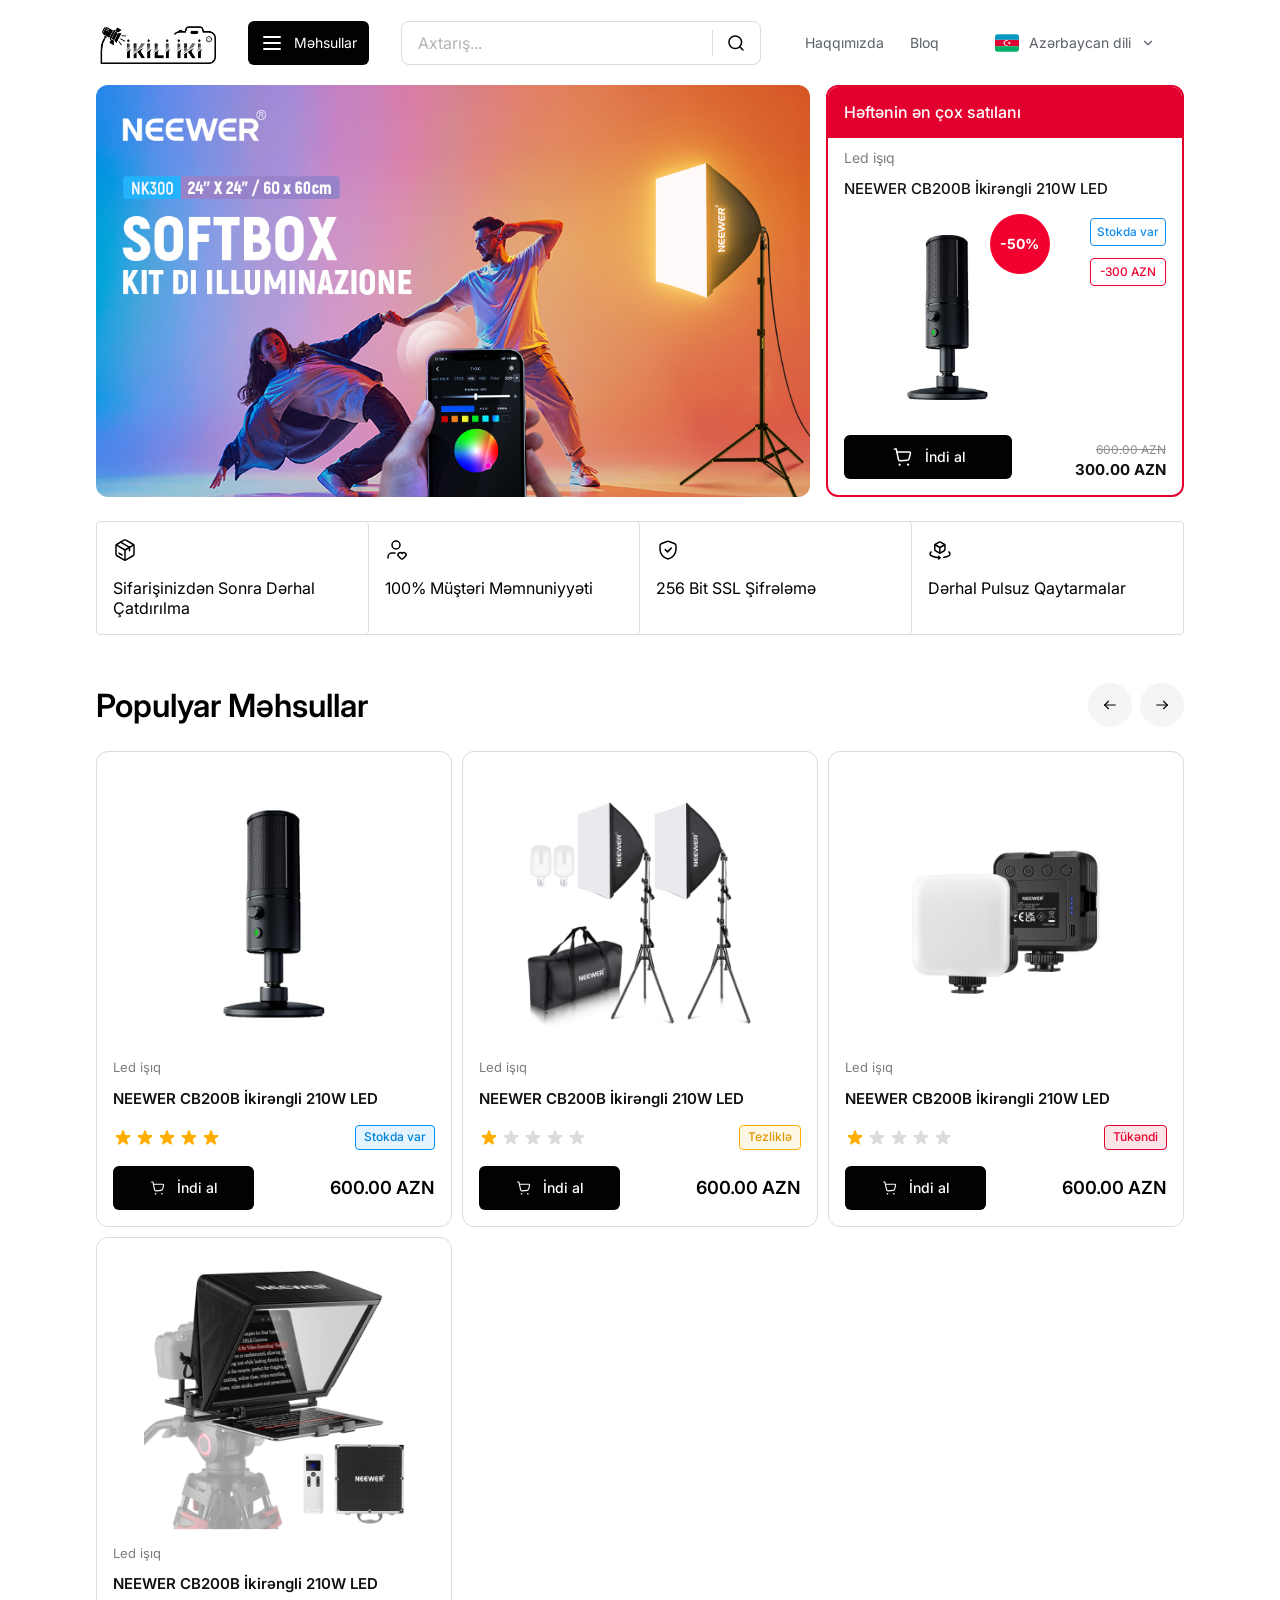
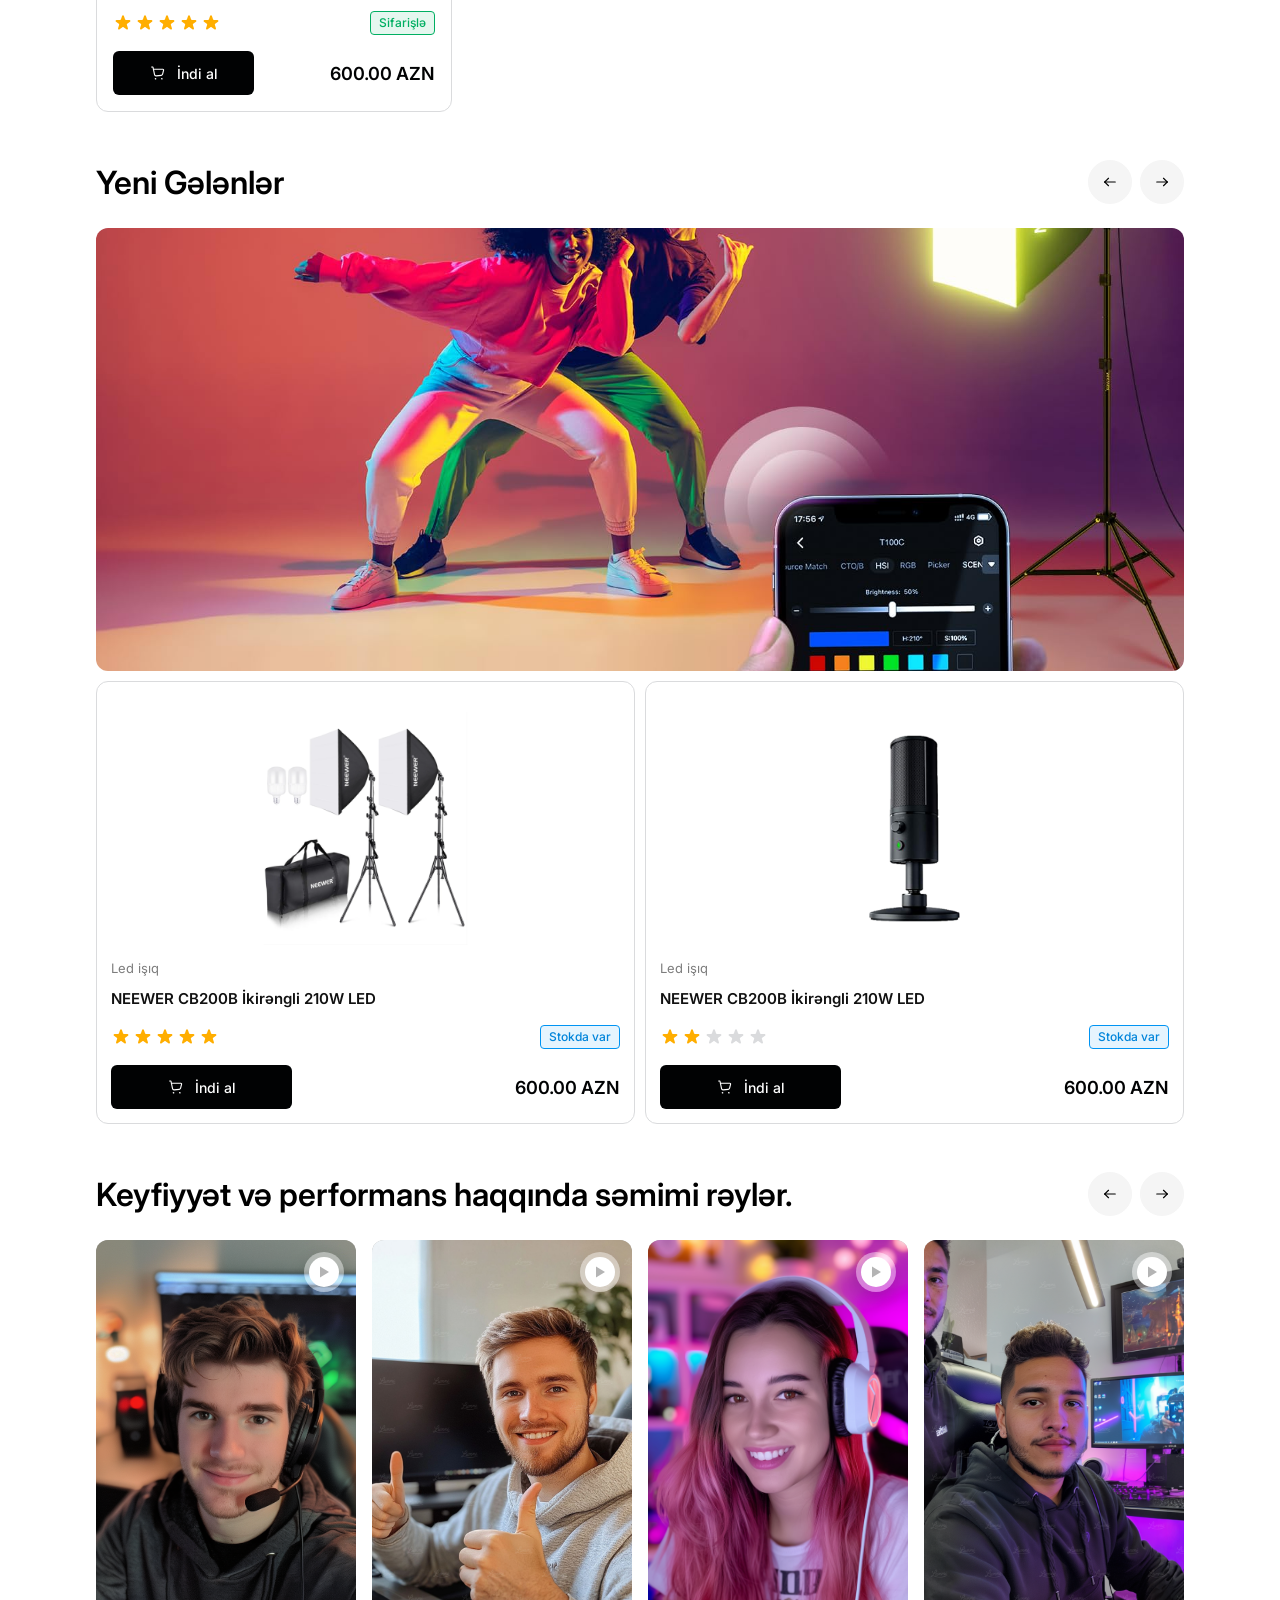
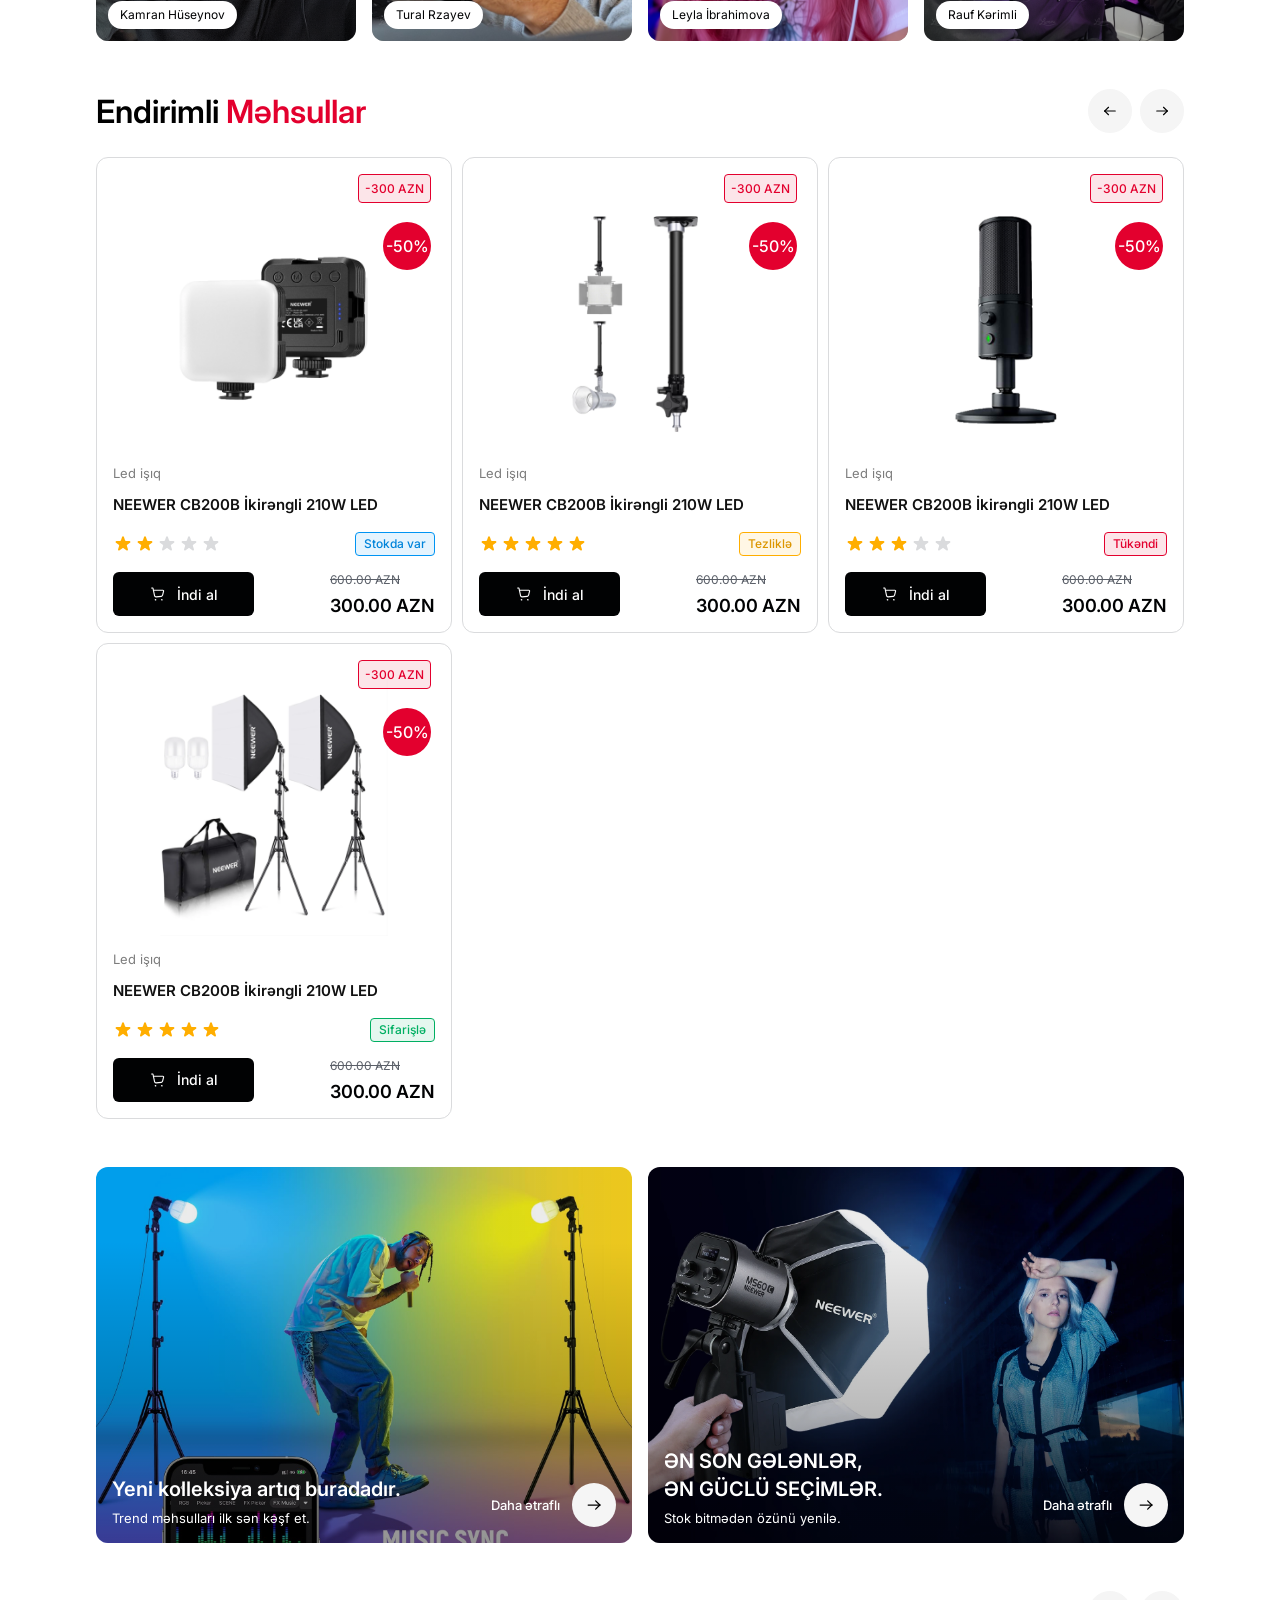
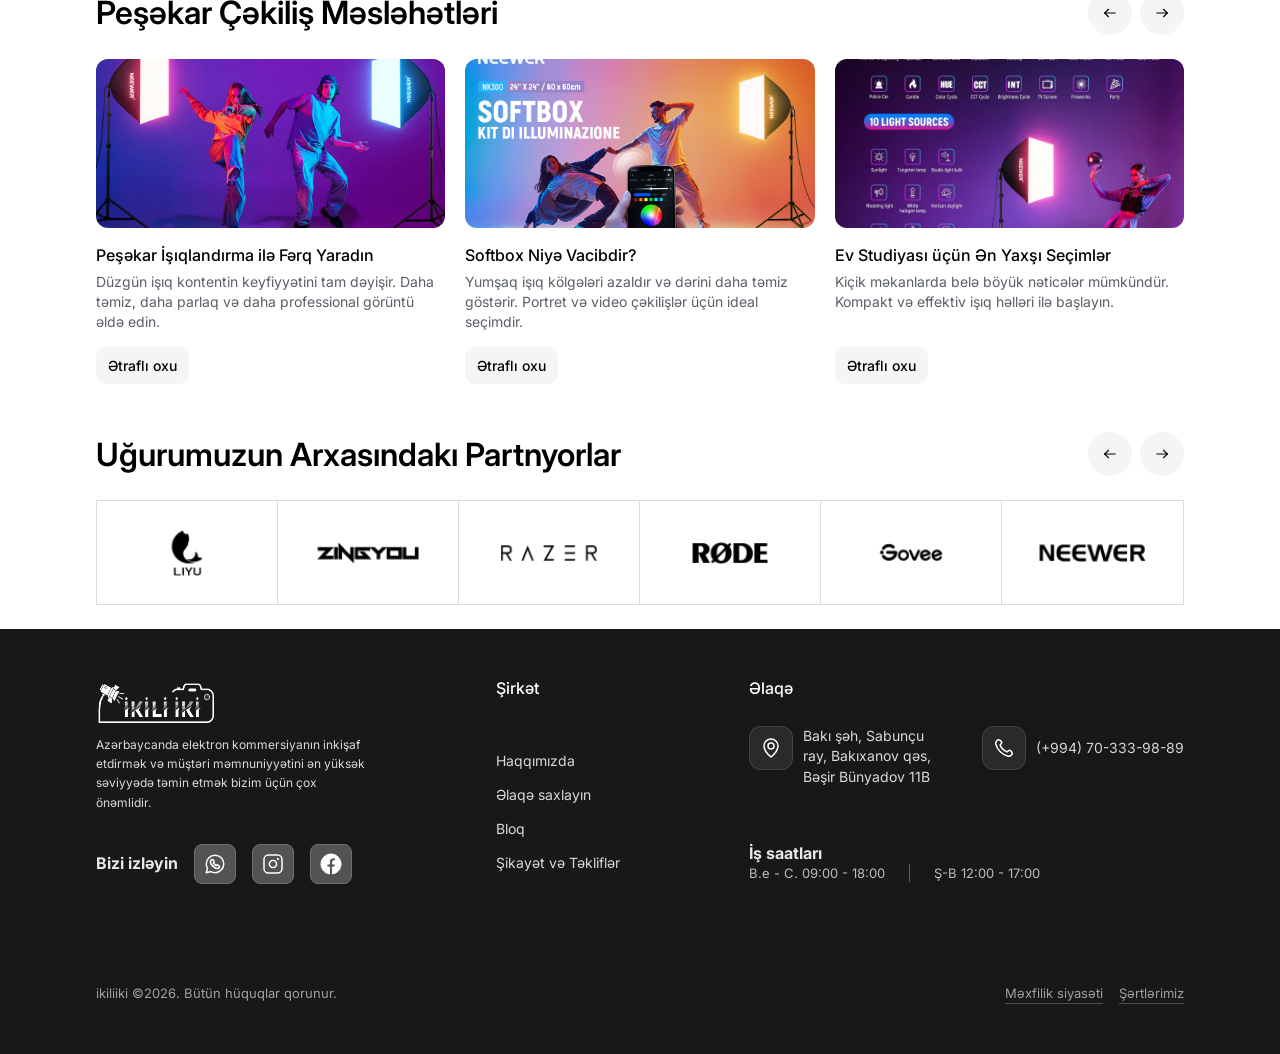
==== index.html @ ad58061c "update ikili v3.2" ====
<!DOCTYPE html>
<html lang="az">

<head>
    <meta charset="UTF-8" />
    <!-- Təməl viewport -->
    <meta name="viewport" content="width=device-width, initial-scale=1.0, viewport-fit=cover">
    <!-- Zoom meta -->
    <meta name="viewport" content="width=device-width, initial-scale=1, maximum-scale=1, user-scalable=no">
    <title>ikili2.az</title>

    <link rel="preconnect" href="https://fonts.googleapis.com" />
    <link rel="preconnect" href="https://fonts.gstatic.com" crossorigin />
    <link href="https://fonts.googleapis.com/css2?family=Outfit:wght@400;500;600;700;800;900&display=swap"
        rel="stylesheet" />

    <link href="https://cdn.jsdelivr.net/npm/bootstrap@5.3.8/dist/css/bootstrap.min.css" rel="stylesheet"
        integrity="sha384-sRIl4kxILFvY47J16cr9ZwB07vP4J8+LH7qKQnuqkuIAvNWLzeN8tE5YBujZqJLB" crossorigin="anonymous" />

    <link rel="stylesheet" href="assets/css/style.css" />
</head>

<body class="page">
    <div class="page--home">
    <!-- * HEADER START * -->
    <div id="header-placeholder"></div>
    <script>
        (function () {
            const url = "./assets/components/header.html";
            const cacheKey = `partial:${url}`;
            const node = document.getElementById("header-placeholder");
            if (!node) return;

            try {
                const cached = localStorage.getItem(cacheKey);
                if (cached) node.innerHTML = cached;
            } catch (error) {
                console.warn("Header preload cache error:", error);
            }

            if (window.location.protocol === "file:") return;

            fetch(url)
                .then((response) => {
                    if (!response.ok) throw new Error(`Header yüklənmədi: ${response.status}`);
                    return response.text();
                })
                .then((html) => {
                    const parser = new DOMParser();
                    const doc = parser.parseFromString(html, "text/html");
                    const nextHtml = doc.body.innerHTML;
                    if (node.innerHTML !== nextHtml) node.innerHTML = nextHtml;
                    try {
                        localStorage.setItem(cacheKey, nextHtml);
                    } catch (error) {
                        console.warn("Header cache write error:", error);
                    }
                })
                .catch((error) => {
                    console.warn("Header preload fetch error:", error);
                });
        })();
    </script>
    <!-- * HEADER END * -->


    <main>
        <!-- * HERO START * -->
        <section class="hero">
            <div class="hero__container">
                <div class="hero__banner">
                    <img class="hero__banner-img" src="assets/images/cea975b6ca09f62abcdcf15189bfbef5c8f2d111.jpg"
                        alt="NEEWER Softbox Kit" />
                </div>

                <aside class="hero__card">
                    <div class="hero__head">
                        <h3 class="hero__title">Həftənin ən çox satılanı</h3>
                    </div>

                    <div class="hero__body">
                        <div class="hero__body_header">
                            <span class="hero__category">Led işıq</span>
                            <h4 class="hero__name">NEEWER CB200B İkirəngli 210W LED</h4>
                        </div>

                        <div class="hero__product">
                            <div class="hero__media">
                                <img class="hero__img" src="assets/images/932a5c73d09bcfdf84ce95ddccce7e37fd0dcb29.png"
                                    alt="NEEWER CB200B" />

                                <span class="hero__discount">-50%</span>

                                <div class="hero__tags">
                                    <span class="hero__stock">Stokda var</span>
                                    <span class="hero__sale">-300 AZN</span>
                                </div>
                            </div>
                        </div>

                        <div class="hero__footer">
                            <a href="#" class="hero__btn">
                                <span class="hero__btn-icon"><svg width="24" height="24" viewBox="0 0 24 24" fill="none"
                                        xmlns="http://www.w3.org/2000/svg">
                                        <path fill-rule="evenodd" clip-rule="evenodd"
                                            d="M7.40902 14.246L5.87402 7H18.5C19.151 7 19.628 7.611 19.47 8.243L18.122 13.635C17.917 14.454 17.221 15.056 16.381 15.14L9.56502 15.822C8.54902 15.923 7.62002 15.244 7.40902 14.246Z"
                                            stroke="white" stroke-width="1.5" stroke-linecap="round"
                                            stroke-linejoin="round" />
                                        <path d="M5.874 7L5.224 4H3.5" stroke="white" stroke-width="1.5"
                                            stroke-linecap="round" stroke-linejoin="round" />
                                        <path
                                            d="M17.1091 19.267C16.9071 19.267 16.7431 19.431 16.7451 19.633C16.7451 19.835 16.9091 19.999 17.1111 19.999C17.3131 19.999 17.4771 19.835 17.4771 19.633C17.4761 19.431 17.3121 19.267 17.1091 19.267"
                                            stroke="white" stroke-width="1.5" stroke-linecap="round"
                                            stroke-linejoin="round" />
                                        <path
                                            d="M8.697 19.267C8.495 19.267 8.331 19.431 8.333 19.633C8.331 19.836 8.496 20 8.698 20C8.9 20 9.064 19.836 9.064 19.634C9.064 19.431 8.9 19.267 8.697 19.267"
                                            stroke="white" stroke-width="1.5" stroke-linecap="round"
                                            stroke-linejoin="round" />
                                    </svg>
                                </span>
                                İndi al
                            </a>

                            <div class="hero__prices">
                                <span class="hero__old-price">600.00 AZN</span>
                                <span class="hero__price">300.00 AZN</span>
                            </div>
                        </div>
                    </div>
                </aside>
            </div>
        </section>
        <!-- * HERO END * -->

        <!-- * FEATURES START * -->
        <section class="features" style="padding: 1.5rem 0;">
            <div class="features__container">
                <div class="features__item">
                    <span class="features__icon">
                        <svg width="24" height="24" viewBox="0 0 24 24" fill="none" xmlns="http://www.w3.org/2000/svg">
                            <path fill-rule="evenodd" clip-rule="evenodd"
                                d="M3 16.041V7.959C3 7.244 3.381 6.584 4 6.227L11 2.186C11.619 1.829 12.381 1.829 13 2.186L20 6.227C20.619 6.584 21 7.245 21 7.959V16.042C21 16.757 20.619 17.417 20 17.774L13 21.815C12.381 22.172 11.619 22.172 11 21.815L4 17.774C3.381 17.416 3 16.756 3 16.041Z"
                                stroke="black" stroke-width="1.5" stroke-linecap="round" stroke-linejoin="round" />
                            <path d="M16.49 12.86V9.396L7.5 4.206" stroke="black" stroke-width="1.5"
                                stroke-linecap="round" stroke-linejoin="round" />
                            <path d="M9.04 17L6 15.24" stroke="black" stroke-width="1.5" stroke-linecap="round"
                                stroke-linejoin="round" />
                            <path d="M12 12V22.08" stroke="black" stroke-width="1.5" stroke-linecap="round"
                                stroke-linejoin="round" />
                            <path d="M3.26807 6.959L12.0001 12L20.7321 6.959" stroke="black" stroke-width="1.5"
                                stroke-linecap="round" stroke-linejoin="round" />
                        </svg>

                    </span>
                    <span class="features__text">Sifarişinizdən Sonra Dərhal Çatdırılma</span>
                </div>

                <div class="features__item">
                    <span class="features__icon">
                        <svg width="24" height="24" viewBox="0 0 24 24" fill="none" xmlns="http://www.w3.org/2000/svg">
                            <path fill-rule="evenodd" clip-rule="evenodd"
                                d="M17.2261 15.1575L17 15.3871L16.7738 15.1575C16.3624 14.737 15.7989 14.5 15.2107 14.5C14.6224 14.5 14.0589 14.737 13.6475 15.1575V15.1575C12.7842 16.0395 12.7842 17.4499 13.6475 18.332L15.7626 20.4796C16.0883 20.8124 16.5343 21 17 21C17.4657 21 17.9117 20.8124 18.2374 20.4796L20.3525 18.332C21.2158 17.4499 21.2158 16.0396 20.3525 15.1575V15.1575C19.941 14.737 19.3776 14.5 18.7893 14.5C18.201 14.5 17.6375 14.737 17.2261 15.1575Z"
                                stroke="black" stroke-width="1.5" stroke-linecap="round" stroke-linejoin="round" />
                            <path d="M10 15H7C4.79086 15 3 16.7909 3 19V20" stroke="black" stroke-width="1.5"
                                stroke-linecap="round" stroke-linejoin="round" />
                            <circle cx="11" cy="7.00001" r="4" stroke="black" stroke-width="1.5" stroke-linecap="round"
                                stroke-linejoin="round" />
                        </svg>
                    </span>
                    <span class="features__text">100% Müştəri Məmnuniyyəti</span>
                </div>

                <div class="features__item">
                    <span class="features__icon">
                        <svg width="24" height="24" viewBox="0 0 24 24" fill="none" xmlns="http://www.w3.org/2000/svg">
                            <path fill-rule="evenodd" clip-rule="evenodd"
                                d="M20 11.182C20 15.723 16.587 19.969 12 21C7.413 19.969 4 15.723 4 11.182V7.615C4 6.803 4.491 6.071 5.243 5.764L10.243 3.718C11.369 3.257 12.631 3.257 13.757 3.718L18.757 5.764C19.509 6.072 20 6.803 20 7.615V11.182V11.182Z"
                                stroke="black" stroke-width="1.5" stroke-linecap="round" stroke-linejoin="round" />
                            <path d="M15.25 10.125L11.5 13.875L9.25 11.625" stroke="black" stroke-width="1.5"
                                stroke-linecap="round" stroke-linejoin="round" />
                        </svg>
                    </span>
                    <span class="features__text">256 Bit SSL Şifrələmə</span>
                </div>

                <div class="features__item">
                    <span class="features__icon">
                        <svg width="24" height="24" viewBox="0 0 24 24" fill="none" xmlns="http://www.w3.org/2000/svg">
                            <path d="M10.6665 21.0038L12.0001 19.6702L10.6665 18.3366" stroke="black" stroke-width="1.5"
                                stroke-linecap="round" stroke-linejoin="round" />
                            <path
                                d="M20.8928 14.0068C21.522 14.3895 21.9339 15.0465 22.0042 15.7796C22.0042 17.4163 19.4032 18.8138 15.7236 19.3891"
                                stroke="black" stroke-width="1.5" stroke-linecap="round" stroke-linejoin="round" />
                            <path
                                d="M3.10731 14.0068C2.4781 14.3895 2.06619 15.0465 1.99585 15.7796C1.99585 17.9285 6.47471 19.6702 12 19.6702"
                                stroke="black" stroke-width="1.5" stroke-linecap="round" stroke-linejoin="round" />
                            <path fill-rule="evenodd" clip-rule="evenodd"
                                d="M6.76587 11.5208V7.47812C6.7674 6.96124 7.04725 6.48526 7.49817 6.2326L11.1487 4.17974C11.5837 3.93598 12.1142 3.93598 12.5493 4.17974L16.2018 6.2326C16.6519 6.48552 16.9304 6.96179 16.9301 7.47812V11.5208C16.9301 12.037 16.6516 12.5131 16.2018 12.7663L12.5493 14.8182C12.1143 15.0623 11.5836 15.0623 11.1487 14.8182L7.49717 12.7653C7.04619 12.5134 6.76651 12.0374 6.76587 11.5208Z"
                                stroke="black" stroke-width="1.5" stroke-linecap="round" stroke-linejoin="round" />
                            <path d="M11.8462 9.49896V15.0013" stroke="black" stroke-width="1.5" stroke-linecap="round"
                                stroke-linejoin="round" />
                            <path d="M6.96094 6.75682L11.846 9.49896L16.732 6.75682" stroke="black" stroke-width="1.5"
                                stroke-linecap="round" stroke-linejoin="round" />
                        </svg>

                    </span>
                    <span class="features__text">Dərhal Pulsuz Qaytarmalar</span>
                </div>
            </div>
        </section>
        <!-- * FEATURES END * -->

        <!-- * PRODUCTS 1 START * -->
        <section class="products-section">
            <div class="products__container content-section">

                <!-- * SECTION HEADER PRODUCTS * -->
                <div class="section-header content-section__header">
                    <h2 class="section-header__title">Populyar Məhsullar</h2>
                    <div class="section-header__nav">
                        <button class="section-header__btn" aria-label="Əvvəlki">
                            <svg width="24" height="24" viewBox="0 0 24 24" fill="none" xmlns="http://www.w3.org/2000/svg">
                                <path d="M19 12H5" stroke="black" stroke-width="1.5" stroke-linecap="round" stroke-linejoin="round" />
                                <path d="M10 17L5 12" stroke="black" stroke-width="1.5" stroke-linecap="round" stroke-linejoin="round" />
                                <path d="M10 7L5 12" stroke="black" stroke-width="1.5" stroke-linecap="round" stroke-linejoin="round" />
                            </svg>
                        </button>
                        <button class="section-header__btn" aria-label="Növbəti">
                            <svg width="24" height="24" viewBox="0 0 24 24" fill="none" xmlns="http://www.w3.org/2000/svg">
                                <path d="M5 12H19" stroke="black" stroke-width="1.5" stroke-linecap="round" stroke-linejoin="round" />
                                <path d="M14 17L19 12" stroke="black" stroke-width="1.5" stroke-linecap="round" stroke-linejoin="round" />
                                <path d="M14 7L19 12" stroke="black" stroke-width="1.5" stroke-linecap="round" stroke-linejoin="round" />
                            </svg>
                        </button>
                    </div>
                </div>

                <div class="products__grid content-section__body">

                    <!-- Card 1 -->
                    <div class="products__card">
                        <div class="products__img-wrap">
                            <img class="products__img" src="assets/images/932a5c73d09bcfdf84ce95ddccce7e37fd0dcb29.png"
                                alt="NEEWER CB200B" />
                        </div>


                        <div class="products__info">
                            <div class="products__body-header">
                                <span class="products__category">Led işıq</span>
                                <h4 class="products__name">NEEWER CB200B İkirəngli 210W LED</h4>
                            </div>


                            <div class="products__meta">
                                <div class="products__stars">
                                    <svg width="108" height="20" viewBox="0 0 108 20" fill="none"
                                        xmlns="http://www.w3.org/2000/svg">
                                        <path
                                            d="M9.04894 2.92705C9.3483 2.00574 10.6517 2.00574 10.9511 2.92705L12.0206 6.21885C12.1545 6.63087 12.5385 6.90983 12.9717 6.90983H16.4329C17.4016 6.90983 17.8044 8.14945 17.0207 8.71885L14.2205 10.7533C13.87 11.0079 13.7234 11.4593 13.8572 11.8713L14.9268 15.1631C15.2261 16.0844 14.1717 16.8506 13.388 16.2812L10.5878 14.2467C10.2373 13.9921 9.7627 13.9921 9.41221 14.2467L6.61204 16.2812C5.82833 16.8506 4.77385 16.0844 5.0732 15.1631L6.14277 11.8713C6.27665 11.4593 6.12999 11.0079 5.7795 10.7533L2.97933 8.71885C2.19562 8.14945 2.59839 6.90983 3.56712 6.90983H7.02832C7.46154 6.90983 7.8455 6.63087 7.97937 6.21885L9.04894 2.92705Z"
                                            fill="#FFAE00" />
                                        <path
                                            d="M31.0489 2.92705C31.3483 2.00574 32.6517 2.00574 32.9511 2.92705L34.0206 6.21885C34.1545 6.63087 34.5385 6.90983 34.9717 6.90983H38.4329C39.4016 6.90983 39.8044 8.14945 39.0207 8.71885L36.2205 10.7533C35.87 11.0079 35.7234 11.4593 35.8572 11.8713L36.9268 15.1631C37.2261 16.0844 36.1717 16.8506 35.388 16.2812L32.5878 14.2467C32.2373 13.9921 31.7627 13.9921 31.4122 14.2467L28.612 16.2812C27.8283 16.8506 26.7739 16.0844 27.0732 15.1631L28.1428 11.8713C28.2766 11.4593 28.13 11.0079 27.7795 10.7533L24.9793 8.71885C24.1956 8.14945 24.5984 6.90983 25.5671 6.90983H29.0283C29.4615 6.90983 29.8455 6.63087 29.9794 6.21885L31.0489 2.92705Z"
                                            fill="#FFAE00" />
                                        <path
                                            d="M53.0489 2.92705C53.3483 2.00574 54.6517 2.00574 54.9511 2.92705L56.0206 6.21885C56.1545 6.63087 56.5385 6.90983 56.9717 6.90983H60.4329C61.4016 6.90983 61.8044 8.14945 61.0207 8.71885L58.2205 10.7533C57.87 11.0079 57.7234 11.4593 57.8572 11.8713L58.9268 15.1631C59.2261 16.0844 58.1717 16.8506 57.388 16.2812L54.5878 14.2467C54.2373 13.9921 53.7627 13.9921 53.4122 14.2467L50.612 16.2812C49.8283 16.8506 48.7739 16.0844 49.0732 15.1631L50.1428 11.8713C50.2766 11.4593 50.13 11.0079 49.7795 10.7533L46.9793 8.71885C46.1956 8.14945 46.5984 6.90983 47.5671 6.90983H51.0283C51.4615 6.90983 51.8455 6.63087 51.9794 6.21885L53.0489 2.92705Z"
                                            fill="#FFAE00" />
                                        <path
                                            d="M75.0489 2.92705C75.3483 2.00574 76.6517 2.00574 76.9511 2.92705L78.0206 6.21885C78.1545 6.63087 78.5385 6.90983 78.9717 6.90983H82.4329C83.4016 6.90983 83.8044 8.14945 83.0207 8.71885L80.2205 10.7533C79.87 11.0079 79.7234 11.4593 79.8572 11.8713L80.9268 15.1631C81.2261 16.0844 80.1717 16.8506 79.388 16.2812L76.5878 14.2467C76.2373 13.9921 75.7627 13.9921 75.4122 14.2467L72.612 16.2812C71.8283 16.8506 70.7739 16.0844 71.0732 15.1631L72.1428 11.8713C72.2766 11.4593 72.13 11.0079 71.7795 10.7533L68.9793 8.71885C68.1956 8.14945 68.5984 6.90983 69.5671 6.90983H73.0283C73.4615 6.90983 73.8455 6.63087 73.9794 6.21885L75.0489 2.92705Z"
                                            fill="#FFAE00" />
                                        <path
                                            d="M97.0489 2.92705C97.3483 2.00574 98.6517 2.00574 98.9511 2.92705L100.021 6.21885C100.155 6.63087 100.538 6.90983 100.972 6.90983H104.433C105.402 6.90983 105.804 8.14945 105.021 8.71885L102.22 10.7533C101.87 11.0079 101.723 11.4593 101.857 11.8713L102.927 15.1631C103.226 16.0844 102.172 16.8506 101.388 16.2812L98.5878 14.2467C98.2373 13.9921 97.7627 13.9921 97.4122 14.2467L94.612 16.2812C93.8283 16.8506 92.7739 16.0844 93.0732 15.1631L94.1428 11.8713C94.2766 11.4593 94.13 11.0079 93.7795 10.7533L90.9793 8.71885C90.1956 8.14945 90.5984 6.90983 91.5671 6.90983H95.0283C95.4615 6.90983 95.8455 6.63087 95.9794 6.21885L97.0489 2.92705Z"
                                            fill="#FFAE00" />
                                    </svg>
                                </div>
                                <span class="products__badge products__badge--blue">Stokda var</span>
                            </div>
                            <div class="products__footer">
                                <a href="#" class="products__btn">
                                    <svg width="24" height="24" viewBox="0 0 24 24" fill="none"
                                        xmlns="http://www.w3.org/2000/svg">
                                        <path fill-rule="evenodd" clip-rule="evenodd"
                                            d="M7.40902 14.246L5.87402 7H18.5C19.151 7 19.628 7.611 19.47 8.243L18.122 13.635C17.917 14.454 17.221 15.056 16.381 15.14L9.56502 15.822C8.54902 15.923 7.62002 15.244 7.40902 14.246Z"
                                            stroke="white" stroke-width="1.5" stroke-linecap="round"
                                            stroke-linejoin="round" />
                                        <path d="M5.874 7L5.224 4H3.5" stroke="white" stroke-width="1.5"
                                            stroke-linecap="round" stroke-linejoin="round" />
                                        <path
                                            d="M17.1091 19.267C16.9071 19.267 16.7431 19.431 16.7451 19.633C16.7451 19.835 16.9091 19.999 17.1111 19.999C17.3131 19.999 17.4771 19.835 17.4771 19.633C17.4761 19.431 17.3121 19.267 17.1091 19.267"
                                            stroke="white" stroke-width="1.5" stroke-linecap="round"
                                            stroke-linejoin="round" />
                                        <path
                                            d="M8.697 19.267C8.495 19.267 8.331 19.431 8.333 19.633C8.331 19.836 8.496 20 8.698 20C8.9 20 9.064 19.836 9.064 19.634C9.064 19.431 8.9 19.267 8.697 19.267"
                                            stroke="white" stroke-width="1.5" stroke-linecap="round"
                                            stroke-linejoin="round" />
                                    </svg>
                                    İndi al
                                </a>
                                <span class="products__price">600.00 AZN</span>
                            </div>
                        </div>
                    </div>

                    <!-- Card 2 -->
                    <div class="products__card">
                        <div class="products__img-wrap">
                            <img class="products__img" src="assets/images/538ed5fb4d0aa670fe02bb14eb3eb90df5809c58.png"
                                alt="NEEWER CB200B" />
                        </div>
                        <div class="products__info">
                            <div class="products__body-header">
                                <span class="products__category">Led işıq</span>
                                <h4 class="products__name">NEEWER CB200B İkirəngli 210W LED</h4>
                            </div>
                            <div class="products__meta">
                                <div class="products__stars">
                                    <svg width="108" height="20" viewBox="0 0 108 20" fill="none"
                                        xmlns="http://www.w3.org/2000/svg">
                                        <path
                                            d="M9.04894 2.92705C9.3483 2.00574 10.6517 2.00574 10.9511 2.92705L12.0206 6.21885C12.1545 6.63087 12.5385 6.90983 12.9717 6.90983H16.4329C17.4016 6.90983 17.8044 8.14945 17.0207 8.71885L14.2205 10.7533C13.87 11.0079 13.7234 11.4593 13.8572 11.8713L14.9268 15.1631C15.2261 16.0844 14.1717 16.8506 13.388 16.2812L10.5878 14.2467C10.2373 13.9921 9.7627 13.9921 9.41221 14.2467L6.61204 16.2812C5.82833 16.8506 4.77385 16.0844 5.0732 15.1631L6.14277 11.8713C6.27665 11.4593 6.12999 11.0079 5.7795 10.7533L2.97933 8.71885C2.19562 8.14945 2.59839 6.90983 3.56712 6.90983H7.02832C7.46154 6.90983 7.8455 6.63087 7.97937 6.21885L9.04894 2.92705Z"
                                            fill="#FFAE00" />
                                        <path
                                            d="M31.0489 2.92705C31.3483 2.00574 32.6517 2.00574 32.9511 2.92705L34.0206 6.21885C34.1545 6.63087 34.5385 6.90983 34.9717 6.90983H38.4329C39.4016 6.90983 39.8044 8.14945 39.0207 8.71885L36.2205 10.7533C35.87 11.0079 35.7234 11.4593 35.8572 11.8713L36.9268 15.1631C37.2261 16.0844 36.1717 16.8506 35.388 16.2812L32.5878 14.2467C32.2373 13.9921 31.7627 13.9921 31.4122 14.2467L28.612 16.2812C27.8283 16.8506 26.7739 16.0844 27.0732 15.1631L28.1428 11.8713C28.2766 11.4593 28.13 11.0079 27.7795 10.7533L24.9793 8.71885C24.1956 8.14945 24.5984 6.90983 25.5671 6.90983H29.0283C29.4615 6.90983 29.8455 6.63087 29.9794 6.21885L31.0489 2.92705Z"
                                            fill="#DADBDD" />
                                        <path
                                            d="M53.0489 2.92705C53.3483 2.00574 54.6517 2.00574 54.9511 2.92705L56.0206 6.21885C56.1545 6.63087 56.5385 6.90983 56.9717 6.90983H60.4329C61.4016 6.90983 61.8044 8.14945 61.0207 8.71885L58.2205 10.7533C57.87 11.0079 57.7234 11.4593 57.8572 11.8713L58.9268 15.1631C59.2261 16.0844 58.1717 16.8506 57.388 16.2812L54.5878 14.2467C54.2373 13.9921 53.7627 13.9921 53.4122 14.2467L50.612 16.2812C49.8283 16.8506 48.7739 16.0844 49.0732 15.1631L50.1428 11.8713C50.2766 11.4593 50.13 11.0079 49.7795 10.7533L46.9793 8.71885C46.1956 8.14945 46.5984 6.90983 47.5671 6.90983H51.0283C51.4615 6.90983 51.8455 6.63087 51.9794 6.21885L53.0489 2.92705Z"
                                            fill="#DADBDD" />
                                        <path
                                            d="M75.0489 2.92705C75.3483 2.00574 76.6517 2.00574 76.9511 2.92705L78.0206 6.21885C78.1545 6.63087 78.5385 6.90983 78.9717 6.90983H82.4329C83.4016 6.90983 83.8044 8.14945 83.0207 8.71885L80.2205 10.7533C79.87 11.0079 79.7234 11.4593 79.8572 11.8713L80.9268 15.1631C81.2261 16.0844 80.1717 16.8506 79.388 16.2812L76.5878 14.2467C76.2373 13.9921 75.7627 13.9921 75.4122 14.2467L72.612 16.2812C71.8283 16.8506 70.7739 16.0844 71.0732 15.1631L72.1428 11.8713C72.2766 11.4593 72.13 11.0079 71.7795 10.7533L68.9793 8.71885C68.1956 8.14945 68.5984 6.90983 69.5671 6.90983H73.0283C73.4615 6.90983 73.8455 6.63087 73.9794 6.21885L75.0489 2.92705Z"
                                            fill="#DADBDD" />
                                        <path
                                            d="M97.0489 2.92705C97.3483 2.00574 98.6517 2.00574 98.9511 2.92705L100.021 6.21885C100.155 6.63087 100.538 6.90983 100.972 6.90983H104.433C105.402 6.90983 105.804 8.14945 105.021 8.71885L102.22 10.7533C101.87 11.0079 101.723 11.4593 101.857 11.8713L102.927 15.1631C103.226 16.0844 102.172 16.8506 101.388 16.2812L98.5878 14.2467C98.2373 13.9921 97.7627 13.9921 97.4122 14.2467L94.612 16.2812C93.8283 16.8506 92.7739 16.0844 93.0732 15.1631L94.1428 11.8713C94.2766 11.4593 94.13 11.0079 93.7795 10.7533L90.9793 8.71885C90.1956 8.14945 90.5984 6.90983 91.5671 6.90983H95.0283C95.4615 6.90983 95.8455 6.63087 95.9794 6.21885L97.0489 2.92705Z"
                                            fill="#DADBDD" />
                                    </svg>

                                </div>
                                <span class="products__badge products__badge--yellow">Tezliklə</span>
                            </div>
                            <div class="products__footer">
                                <a href="#" class="products__btn">
                                    <svg width="24" height="24" viewBox="0 0 24 24" fill="none"
                                        xmlns="http://www.w3.org/2000/svg">
                                        <path fill-rule="evenodd" clip-rule="evenodd"
                                            d="M7.40902 14.246L5.87402 7H18.5C19.151 7 19.628 7.611 19.47 8.243L18.122 13.635C17.917 14.454 17.221 15.056 16.381 15.14L9.56502 15.822C8.54902 15.923 7.62002 15.244 7.40902 14.246Z"
                                            stroke="white" stroke-width="1.5" stroke-linecap="round"
                                            stroke-linejoin="round" />
                                        <path d="M5.874 7L5.224 4H3.5" stroke="white" stroke-width="1.5"
                                            stroke-linecap="round" stroke-linejoin="round" />
                                        <path
                                            d="M17.1091 19.267C16.9071 19.267 16.7431 19.431 16.7451 19.633C16.7451 19.835 16.9091 19.999 17.1111 19.999C17.3131 19.999 17.4771 19.835 17.4771 19.633C17.4761 19.431 17.3121 19.267 17.1091 19.267"
                                            stroke="white" stroke-width="1.5" stroke-linecap="round"
                                            stroke-linejoin="round" />
                                        <path
                                            d="M8.697 19.267C8.495 19.267 8.331 19.431 8.333 19.633C8.331 19.836 8.496 20 8.698 20C8.9 20 9.064 19.836 9.064 19.634C9.064 19.431 8.9 19.267 8.697 19.267"
                                            stroke="white" stroke-width="1.5" stroke-linecap="round"
                                            stroke-linejoin="round" />
                                    </svg>
                                    İndi al
                                </a>
                                <span class="products__price">600.00 AZN</span>
                            </div>
                        </div>
                    </div>

                    <!-- Card 3 -->
                    <div class="products__card">
                        <div class="products__img-wrap">
                            <img class="products__img" src="assets/images/aab16cae23c7ca205e773a150d533e075c77f81f.png"
                                alt="NEEWER CB200B" />
                        </div>

                        <div class="products__info">
                            <div class="products__body-header">
                                <span class="products__category">Led işıq</span>
                                <h4 class="products__name">NEEWER CB200B İkirəngli 210W LED</h4>
                            </div>

                            <div class="products__meta">
                                <div class="products__stars">
                                    <svg width="108" height="20" viewBox="0 0 108 20" fill="none"
                                        xmlns="http://www.w3.org/2000/svg">
                                        <path
                                            d="M9.04894 2.92705C9.3483 2.00574 10.6517 2.00574 10.9511 2.92705L12.0206 6.21885C12.1545 6.63087 12.5385 6.90983 12.9717 6.90983H16.4329C17.4016 6.90983 17.8044 8.14945 17.0207 8.71885L14.2205 10.7533C13.87 11.0079 13.7234 11.4593 13.8572 11.8713L14.9268 15.1631C15.2261 16.0844 14.1717 16.8506 13.388 16.2812L10.5878 14.2467C10.2373 13.9921 9.7627 13.9921 9.41221 14.2467L6.61204 16.2812C5.82833 16.8506 4.77385 16.0844 5.0732 15.1631L6.14277 11.8713C6.27665 11.4593 6.12999 11.0079 5.7795 10.7533L2.97933 8.71885C2.19562 8.14945 2.59839 6.90983 3.56712 6.90983H7.02832C7.46154 6.90983 7.8455 6.63087 7.97937 6.21885L9.04894 2.92705Z"
                                            fill="#FFAE00" />
                                        <path
                                            d="M31.0489 2.92705C31.3483 2.00574 32.6517 2.00574 32.9511 2.92705L34.0206 6.21885C34.1545 6.63087 34.5385 6.90983 34.9717 6.90983H38.4329C39.4016 6.90983 39.8044 8.14945 39.0207 8.71885L36.2205 10.7533C35.87 11.0079 35.7234 11.4593 35.8572 11.8713L36.9268 15.1631C37.2261 16.0844 36.1717 16.8506 35.388 16.2812L32.5878 14.2467C32.2373 13.9921 31.7627 13.9921 31.4122 14.2467L28.612 16.2812C27.8283 16.8506 26.7739 16.0844 27.0732 15.1631L28.1428 11.8713C28.2766 11.4593 28.13 11.0079 27.7795 10.7533L24.9793 8.71885C24.1956 8.14945 24.5984 6.90983 25.5671 6.90983H29.0283C29.4615 6.90983 29.8455 6.63087 29.9794 6.21885L31.0489 2.92705Z"
                                            fill="#DADBDD" />
                                        <path
                                            d="M53.0489 2.92705C53.3483 2.00574 54.6517 2.00574 54.9511 2.92705L56.0206 6.21885C56.1545 6.63087 56.5385 6.90983 56.9717 6.90983H60.4329C61.4016 6.90983 61.8044 8.14945 61.0207 8.71885L58.2205 10.7533C57.87 11.0079 57.7234 11.4593 57.8572 11.8713L58.9268 15.1631C59.2261 16.0844 58.1717 16.8506 57.388 16.2812L54.5878 14.2467C54.2373 13.9921 53.7627 13.9921 53.4122 14.2467L50.612 16.2812C49.8283 16.8506 48.7739 16.0844 49.0732 15.1631L50.1428 11.8713C50.2766 11.4593 50.13 11.0079 49.7795 10.7533L46.9793 8.71885C46.1956 8.14945 46.5984 6.90983 47.5671 6.90983H51.0283C51.4615 6.90983 51.8455 6.63087 51.9794 6.21885L53.0489 2.92705Z"
                                            fill="#DADBDD" />
                                        <path
                                            d="M75.0489 2.92705C75.3483 2.00574 76.6517 2.00574 76.9511 2.92705L78.0206 6.21885C78.1545 6.63087 78.5385 6.90983 78.9717 6.90983H82.4329C83.4016 6.90983 83.8044 8.14945 83.0207 8.71885L80.2205 10.7533C79.87 11.0079 79.7234 11.4593 79.8572 11.8713L80.9268 15.1631C81.2261 16.0844 80.1717 16.8506 79.388 16.2812L76.5878 14.2467C76.2373 13.9921 75.7627 13.9921 75.4122 14.2467L72.612 16.2812C71.8283 16.8506 70.7739 16.0844 71.0732 15.1631L72.1428 11.8713C72.2766 11.4593 72.13 11.0079 71.7795 10.7533L68.9793 8.71885C68.1956 8.14945 68.5984 6.90983 69.5671 6.90983H73.0283C73.4615 6.90983 73.8455 6.63087 73.9794 6.21885L75.0489 2.92705Z"
                                            fill="#DADBDD" />
                                        <path
                                            d="M97.0489 2.92705C97.3483 2.00574 98.6517 2.00574 98.9511 2.92705L100.021 6.21885C100.155 6.63087 100.538 6.90983 100.972 6.90983H104.433C105.402 6.90983 105.804 8.14945 105.021 8.71885L102.22 10.7533C101.87 11.0079 101.723 11.4593 101.857 11.8713L102.927 15.1631C103.226 16.0844 102.172 16.8506 101.388 16.2812L98.5878 14.2467C98.2373 13.9921 97.7627 13.9921 97.4122 14.2467L94.612 16.2812C93.8283 16.8506 92.7739 16.0844 93.0732 15.1631L94.1428 11.8713C94.2766 11.4593 94.13 11.0079 93.7795 10.7533L90.9793 8.71885C90.1956 8.14945 90.5984 6.90983 91.5671 6.90983H95.0283C95.4615 6.90983 95.8455 6.63087 95.9794 6.21885L97.0489 2.92705Z"
                                            fill="#DADBDD" />
                                    </svg>

                                </div>
                                <span class="products__badge products__badge--red">Tükəndi</span>
                            </div>
                            <div class="products__footer">
                                <a href="#" class="products__btn">
                                    <svg width="24" height="24" viewBox="0 0 24 24" fill="none"
                                        xmlns="http://www.w3.org/2000/svg">
                                        <path fill-rule="evenodd" clip-rule="evenodd"
                                            d="M7.40902 14.246L5.87402 7H18.5C19.151 7 19.628 7.611 19.47 8.243L18.122 13.635C17.917 14.454 17.221 15.056 16.381 15.14L9.56502 15.822C8.54902 15.923 7.62002 15.244 7.40902 14.246Z"
                                            stroke="white" stroke-width="1.5" stroke-linecap="round"
                                            stroke-linejoin="round" />
                                        <path d="M5.874 7L5.224 4H3.5" stroke="white" stroke-width="1.5"
                                            stroke-linecap="round" stroke-linejoin="round" />
                                        <path
                                            d="M17.1091 19.267C16.9071 19.267 16.7431 19.431 16.7451 19.633C16.7451 19.835 16.9091 19.999 17.1111 19.999C17.3131 19.999 17.4771 19.835 17.4771 19.633C17.4761 19.431 17.3121 19.267 17.1091 19.267"
                                            stroke="white" stroke-width="1.5" stroke-linecap="round"
                                            stroke-linejoin="round" />
                                        <path
                                            d="M8.697 19.267C8.495 19.267 8.331 19.431 8.333 19.633C8.331 19.836 8.496 20 8.698 20C8.9 20 9.064 19.836 9.064 19.634C9.064 19.431 8.9 19.267 8.697 19.267"
                                            stroke="white" stroke-width="1.5" stroke-linecap="round"
                                            stroke-linejoin="round" />
                                    </svg>
                                    İndi al
                                </a>
                                <span class="products__price">600.00 AZN</span>
                            </div>
                        </div>
                    </div>

                    <!-- Card 4 -->
                    <div class="products__card">
                        <div class="products__img-wrap">
                            <img class="products__img" src="assets/images/d03a5fe2e8ed842952963fee9335660e2d963f77.png"
                                alt="NEEWER CB200B" />
                        </div>
                        <div class="products__info">
                            <div class="products__body-header">
                                <span class="products__category">Led işıq</span>
                                <h4 class="products__name">NEEWER CB200B İkirəngli 210W LED</h4>
                            </div>
                            <div class="products__meta">
                                <div class="products__stars">
                                    <svg width="108" height="20" viewBox="0 0 108 20" fill="none"
                                        xmlns="http://www.w3.org/2000/svg">
                                        <path
                                            d="M9.04894 2.92705C9.3483 2.00574 10.6517 2.00574 10.9511 2.92705L12.0206 6.21885C12.1545 6.63087 12.5385 6.90983 12.9717 6.90983H16.4329C17.4016 6.90983 17.8044 8.14945 17.0207 8.71885L14.2205 10.7533C13.87 11.0079 13.7234 11.4593 13.8572 11.8713L14.9268 15.1631C15.2261 16.0844 14.1717 16.8506 13.388 16.2812L10.5878 14.2467C10.2373 13.9921 9.7627 13.9921 9.41221 14.2467L6.61204 16.2812C5.82833 16.8506 4.77385 16.0844 5.0732 15.1631L6.14277 11.8713C6.27665 11.4593 6.12999 11.0079 5.7795 10.7533L2.97933 8.71885C2.19562 8.14945 2.59839 6.90983 3.56712 6.90983H7.02832C7.46154 6.90983 7.8455 6.63087 7.97937 6.21885L9.04894 2.92705Z"
                                            fill="#FFAE00" />
                                        <path
                                            d="M31.0489 2.92705C31.3483 2.00574 32.6517 2.00574 32.9511 2.92705L34.0206 6.21885C34.1545 6.63087 34.5385 6.90983 34.9717 6.90983H38.4329C39.4016 6.90983 39.8044 8.14945 39.0207 8.71885L36.2205 10.7533C35.87 11.0079 35.7234 11.4593 35.8572 11.8713L36.9268 15.1631C37.2261 16.0844 36.1717 16.8506 35.388 16.2812L32.5878 14.2467C32.2373 13.9921 31.7627 13.9921 31.4122 14.2467L28.612 16.2812C27.8283 16.8506 26.7739 16.0844 27.0732 15.1631L28.1428 11.8713C28.2766 11.4593 28.13 11.0079 27.7795 10.7533L24.9793 8.71885C24.1956 8.14945 24.5984 6.90983 25.5671 6.90983H29.0283C29.4615 6.90983 29.8455 6.63087 29.9794 6.21885L31.0489 2.92705Z"
                                            fill="#FFAE00" />
                                        <path
                                            d="M53.0489 2.92705C53.3483 2.00574 54.6517 2.00574 54.9511 2.92705L56.0206 6.21885C56.1545 6.63087 56.5385 6.90983 56.9717 6.90983H60.4329C61.4016 6.90983 61.8044 8.14945 61.0207 8.71885L58.2205 10.7533C57.87 11.0079 57.7234 11.4593 57.8572 11.8713L58.9268 15.1631C59.2261 16.0844 58.1717 16.8506 57.388 16.2812L54.5878 14.2467C54.2373 13.9921 53.7627 13.9921 53.4122 14.2467L50.612 16.2812C49.8283 16.8506 48.7739 16.0844 49.0732 15.1631L50.1428 11.8713C50.2766 11.4593 50.13 11.0079 49.7795 10.7533L46.9793 8.71885C46.1956 8.14945 46.5984 6.90983 47.5671 6.90983H51.0283C51.4615 6.90983 51.8455 6.63087 51.9794 6.21885L53.0489 2.92705Z"
                                            fill="#FFAE00" />
                                        <path
                                            d="M75.0489 2.92705C75.3483 2.00574 76.6517 2.00574 76.9511 2.92705L78.0206 6.21885C78.1545 6.63087 78.5385 6.90983 78.9717 6.90983H82.4329C83.4016 6.90983 83.8044 8.14945 83.0207 8.71885L80.2205 10.7533C79.87 11.0079 79.7234 11.4593 79.8572 11.8713L80.9268 15.1631C81.2261 16.0844 80.1717 16.8506 79.388 16.2812L76.5878 14.2467C76.2373 13.9921 75.7627 13.9921 75.4122 14.2467L72.612 16.2812C71.8283 16.8506 70.7739 16.0844 71.0732 15.1631L72.1428 11.8713C72.2766 11.4593 72.13 11.0079 71.7795 10.7533L68.9793 8.71885C68.1956 8.14945 68.5984 6.90983 69.5671 6.90983H73.0283C73.4615 6.90983 73.8455 6.63087 73.9794 6.21885L75.0489 2.92705Z"
                                            fill="#FFAE00" />
                                        <path
                                            d="M97.0489 2.92705C97.3483 2.00574 98.6517 2.00574 98.9511 2.92705L100.021 6.21885C100.155 6.63087 100.538 6.90983 100.972 6.90983H104.433C105.402 6.90983 105.804 8.14945 105.021 8.71885L102.22 10.7533C101.87 11.0079 101.723 11.4593 101.857 11.8713L102.927 15.1631C103.226 16.0844 102.172 16.8506 101.388 16.2812L98.5878 14.2467C98.2373 13.9921 97.7627 13.9921 97.4122 14.2467L94.612 16.2812C93.8283 16.8506 92.7739 16.0844 93.0732 15.1631L94.1428 11.8713C94.2766 11.4593 94.13 11.0079 93.7795 10.7533L90.9793 8.71885C90.1956 8.14945 90.5984 6.90983 91.5671 6.90983H95.0283C95.4615 6.90983 95.8455 6.63087 95.9794 6.21885L97.0489 2.92705Z"
                                            fill="#FFAE00" />
                                    </svg>

                                </div>
                                <span class="products__badge products__badge--green">Sifarişlə</span>
                            </div>
                            <div class="products__footer">
                                <a href="#" class="products__btn">
                                    <svg width="24" height="24" viewBox="0 0 24 24" fill="none"
                                        xmlns="http://www.w3.org/2000/svg">
                                        <path fill-rule="evenodd" clip-rule="evenodd"
                                            d="M7.40902 14.246L5.87402 7H18.5C19.151 7 19.628 7.611 19.47 8.243L18.122 13.635C17.917 14.454 17.221 15.056 16.381 15.14L9.56502 15.822C8.54902 15.923 7.62002 15.244 7.40902 14.246Z"
                                            stroke="white" stroke-width="1.5" stroke-linecap="round"
                                            stroke-linejoin="round" />
                                        <path d="M5.874 7L5.224 4H3.5" stroke="white" stroke-width="1.5"
                                            stroke-linecap="round" stroke-linejoin="round" />
                                        <path
                                            d="M17.1091 19.267C16.9071 19.267 16.7431 19.431 16.7451 19.633C16.7451 19.835 16.9091 19.999 17.1111 19.999C17.3131 19.999 17.4771 19.835 17.4771 19.633C17.4761 19.431 17.3121 19.267 17.1091 19.267"
                                            stroke="white" stroke-width="1.5" stroke-linecap="round"
                                            stroke-linejoin="round" />
                                        <path
                                            d="M8.697 19.267C8.495 19.267 8.331 19.431 8.333 19.633C8.331 19.836 8.496 20 8.698 20C8.9 20 9.064 19.836 9.064 19.634C9.064 19.431 8.9 19.267 8.697 19.267"
                                            stroke="white" stroke-width="1.5" stroke-linecap="round"
                                            stroke-linejoin="round" />
                                    </svg>
                                    İndi al
                                </a>
                                <span class="products__price">600.00 AZN</span>
                            </div>
                        </div>
                    </div>

                </div>
            </div>
        </section>
        <!-- * PRODUCTS 1 END * -->


        <!-- * IMG + PRODUCTS START * -->
        <section class="arrivals-section">
            <div class="arrivals__container content-section">

                <div class="section-header content-section__header">
                    <h2 class="section-header__title">Yeni Gələnlər</h2>
                    <div class="section-header__nav">
                        <button class="section-header__btn" aria-label="Əvvəlki">
                            <svg width="24" height="24" viewBox="0 0 24 24" fill="none" xmlns="http://www.w3.org/2000/svg">
                                <path d="M19 12H5" stroke="black" stroke-width="1.5" stroke-linecap="round" stroke-linejoin="round" />
                                <path d="M10 17L5 12" stroke="black" stroke-width="1.5" stroke-linecap="round" stroke-linejoin="round" />
                                <path d="M10 7L5 12" stroke="black" stroke-width="1.5" stroke-linecap="round" stroke-linejoin="round" />
                            </svg>
                        </button>
                        <button class="section-header__btn" aria-label="Növbəti">
                            <svg width="24" height="24" viewBox="0 0 24 24" fill="none" xmlns="http://www.w3.org/2000/svg">
                                <path d="M5 12H19" stroke="black" stroke-width="1.5" stroke-linecap="round" stroke-linejoin="round" />
                                <path d="M14 17L19 12" stroke="black" stroke-width="1.5" stroke-linecap="round" stroke-linejoin="round" />
                                <path d="M14 7L19 12" stroke="black" stroke-width="1.5" stroke-linecap="round" stroke-linejoin="round" />
                            </svg>
                        </button>
                    </div>
                </div>

                <!-- Grid -->
                <div class="arrivals__grid content-section__body">

                    <!-- Banner Card -->
                    <div class="arrivals__banner">
                        <img class="arrivals__banner-img"
                            src="assets/images/2f0a8f19aeda76fee1c4a177fd580775861e0c37.jpg"
                            alt="App Wireless Control" />
                    </div>

                    <!-- Product Cards -->
                    <div class="arrivals__cards">

                        <!-- Card 1 -->
                        <div class="products__card">
                            <div class="products__img-wrap">
                                <img class="products__img"
                                    src="assets/images/538ed5fb4d0aa670fe02bb14eb3eb90df5809c58.png"
                                    alt="NEEWER CB200B" />
                            </div>
                            <div class="products__info">
                                <div class="products__body-header">
                                    <span class="products__category">Led işıq</span>
                                    <h4 class="products__name">NEEWER CB200B İkirəngli 210W LED</h4>
                                </div>
                                <div class="products__meta">
                                    <div class="products__stars">
                                        <svg width="108" height="20" viewBox="0 0 108 20" fill="none"
                                            xmlns="http://www.w3.org/2000/svg">
                                            <path
                                                d="M9.04894 2.92705C9.3483 2.00574 10.6517 2.00574 10.9511 2.92705L12.0206 6.21885C12.1545 6.63087 12.5385 6.90983 12.9717 6.90983H16.4329C17.4016 6.90983 17.8044 8.14945 17.0207 8.71885L14.2205 10.7533C13.87 11.0079 13.7234 11.4593 13.8572 11.8713L14.9268 15.1631C15.2261 16.0844 14.1717 16.8506 13.388 16.2812L10.5878 14.2467C10.2373 13.9921 9.7627 13.9921 9.41221 14.2467L6.61204 16.2812C5.82833 16.8506 4.77385 16.0844 5.0732 15.1631L6.14277 11.8713C6.27665 11.4593 6.12999 11.0079 5.7795 10.7533L2.97933 8.71885C2.19562 8.14945 2.59839 6.90983 3.56712 6.90983H7.02832C7.46154 6.90983 7.8455 6.63087 7.97937 6.21885L9.04894 2.92705Z"
                                                fill="#FFAE00" />
                                            <path
                                                d="M31.0489 2.92705C31.3483 2.00574 32.6517 2.00574 32.9511 2.92705L34.0206 6.21885C34.1545 6.63087 34.5385 6.90983 34.9717 6.90983H38.4329C39.4016 6.90983 39.8044 8.14945 39.0207 8.71885L36.2205 10.7533C35.87 11.0079 35.7234 11.4593 35.8572 11.8713L36.9268 15.1631C37.2261 16.0844 36.1717 16.8506 35.388 16.2812L32.5878 14.2467C32.2373 13.9921 31.7627 13.9921 31.4122 14.2467L28.612 16.2812C27.8283 16.8506 26.7739 16.0844 27.0732 15.1631L28.1428 11.8713C28.2766 11.4593 28.13 11.0079 27.7795 10.7533L24.9793 8.71885C24.1956 8.14945 24.5984 6.90983 25.5671 6.90983H29.0283C29.4615 6.90983 29.8455 6.63087 29.9794 6.21885L31.0489 2.92705Z"
                                                fill="#FFAE00" />
                                            <path
                                                d="M53.0489 2.92705C53.3483 2.00574 54.6517 2.00574 54.9511 2.92705L56.0206 6.21885C56.1545 6.63087 56.5385 6.90983 56.9717 6.90983H60.4329C61.4016 6.90983 61.8044 8.14945 61.0207 8.71885L58.2205 10.7533C57.87 11.0079 57.7234 11.4593 57.8572 11.8713L58.9268 15.1631C59.2261 16.0844 58.1717 16.8506 57.388 16.2812L54.5878 14.2467C54.2373 13.9921 53.7627 13.9921 53.4122 14.2467L50.612 16.2812C49.8283 16.8506 48.7739 16.0844 49.0732 15.1631L50.1428 11.8713C50.2766 11.4593 50.13 11.0079 49.7795 10.7533L46.9793 8.71885C46.1956 8.14945 46.5984 6.90983 47.5671 6.90983H51.0283C51.4615 6.90983 51.8455 6.63087 51.9794 6.21885L53.0489 2.92705Z"
                                                fill="#FFAE00" />
                                            <path
                                                d="M75.0489 2.92705C75.3483 2.00574 76.6517 2.00574 76.9511 2.92705L78.0206 6.21885C78.1545 6.63087 78.5385 6.90983 78.9717 6.90983H82.4329C83.4016 6.90983 83.8044 8.14945 83.0207 8.71885L80.2205 10.7533C79.87 11.0079 79.7234 11.4593 79.8572 11.8713L80.9268 15.1631C81.2261 16.0844 80.1717 16.8506 79.388 16.2812L76.5878 14.2467C76.2373 13.9921 75.7627 13.9921 75.4122 14.2467L72.612 16.2812C71.8283 16.8506 70.7739 16.0844 71.0732 15.1631L72.1428 11.8713C72.2766 11.4593 72.13 11.0079 71.7795 10.7533L68.9793 8.71885C68.1956 8.14945 68.5984 6.90983 69.5671 6.90983H73.0283C73.4615 6.90983 73.8455 6.63087 73.9794 6.21885L75.0489 2.92705Z"
                                                fill="#FFAE00" />
                                            <path
                                                d="M97.0489 2.92705C97.3483 2.00574 98.6517 2.00574 98.9511 2.92705L100.021 6.21885C100.155 6.63087 100.538 6.90983 100.972 6.90983H104.433C105.402 6.90983 105.804 8.14945 105.021 8.71885L102.22 10.7533C101.87 11.0079 101.723 11.4593 101.857 11.8713L102.927 15.1631C103.226 16.0844 102.172 16.8506 101.388 16.2812L98.5878 14.2467C98.2373 13.9921 97.7627 13.9921 97.4122 14.2467L94.612 16.2812C93.8283 16.8506 92.7739 16.0844 93.0732 15.1631L94.1428 11.8713C94.2766 11.4593 94.13 11.0079 93.7795 10.7533L90.9793 8.71885C90.1956 8.14945 90.5984 6.90983 91.5671 6.90983H95.0283C95.4615 6.90983 95.8455 6.63087 95.9794 6.21885L97.0489 2.92705Z"
                                                fill="#FFAE00" />
                                        </svg>
                                    </div>
                                    <span class="products__badge products__badge--blue">Stokda var</span>
                                </div>
                                <div class="products__footer">
                                    <a href="#" class="products__btn">
                                        <span><svg width="24" height="24" viewBox="0 0 24 24" fill="none"
                                                xmlns="http://www.w3.org/2000/svg">
                                                <path fill-rule="evenodd" clip-rule="evenodd"
                                                    d="M7.40902 14.246L5.87402 7H18.5C19.151 7 19.628 7.611 19.47 8.243L18.122 13.635C17.917 14.454 17.221 15.056 16.381 15.14L9.56502 15.822C8.54902 15.923 7.62002 15.244 7.40902 14.246Z"
                                                    stroke="white" stroke-width="1.5" stroke-linecap="round"
                                                    stroke-linejoin="round" />
                                                <path d="M5.874 7L5.224 4H3.5" stroke="white" stroke-width="1.5"
                                                    stroke-linecap="round" stroke-linejoin="round" />
                                                <path
                                                    d="M17.1091 19.267C16.9071 19.267 16.7431 19.431 16.7451 19.633C16.7451 19.835 16.9091 19.999 17.1111 19.999C17.3131 19.999 17.4771 19.835 17.4771 19.633C17.4761 19.431 17.3121 19.267 17.1091 19.267"
                                                    stroke="white" stroke-width="1.5" stroke-linecap="round"
                                                    stroke-linejoin="round" />
                                                <path
                                                    d="M8.697 19.267C8.495 19.267 8.331 19.431 8.333 19.633C8.331 19.836 8.496 20 8.698 20C8.9 20 9.064 19.836 9.064 19.634C9.064 19.431 8.9 19.267 8.697 19.267"
                                                    stroke="white" stroke-width="1.5" stroke-linecap="round"
                                                    stroke-linejoin="round" />
                                            </svg>
                                        </span>
                                        İndi al
                                    </a>
                                    <span class="products__price">600.00 AZN</span>
                                </div>
                            </div>
                        </div>

                        <!-- Card 2 -->
                        <div class="products__card">
                            <div class="products__img-wrap">
                                <img class="products__img"
                                    src="assets/images/932a5c73d09bcfdf84ce95ddccce7e37fd0dcb29.png"
                                    alt="NEEWER CB200B" />
                            </div>
                            <div class="products__info">
                                <div class="products__body-header">
                                    <span class="products__category">Led işıq</span>
                                    <h4 class="products__name">NEEWER CB200B İkirəngli 210W LED</h4>
                                </div>
                                <div class="products__meta">
                                    <div class="products__stars">
                                        <svg width="108" height="20" viewBox="0 0 108 20" fill="none"
                                            xmlns="http://www.w3.org/2000/svg">
                                            <path
                                                d="M9.04894 2.92705C9.3483 2.00574 10.6517 2.00574 10.9511 2.92705L12.0206 6.21885C12.1545 6.63087 12.5385 6.90983 12.9717 6.90983H16.4329C17.4016 6.90983 17.8044 8.14945 17.0207 8.71885L14.2205 10.7533C13.87 11.0079 13.7234 11.4593 13.8572 11.8713L14.9268 15.1631C15.2261 16.0844 14.1717 16.8506 13.388 16.2812L10.5878 14.2467C10.2373 13.9921 9.7627 13.9921 9.41221 14.2467L6.61204 16.2812C5.82833 16.8506 4.77385 16.0844 5.0732 15.1631L6.14277 11.8713C6.27665 11.4593 6.12999 11.0079 5.7795 10.7533L2.97933 8.71885C2.19562 8.14945 2.59839 6.90983 3.56712 6.90983H7.02832C7.46154 6.90983 7.8455 6.63087 7.97937 6.21885L9.04894 2.92705Z"
                                                fill="#FFAE00" />
                                            <path
                                                d="M31.0489 2.92705C31.3483 2.00574 32.6517 2.00574 32.9511 2.92705L34.0206 6.21885C34.1545 6.63087 34.5385 6.90983 34.9717 6.90983H38.4329C39.4016 6.90983 39.8044 8.14945 39.0207 8.71885L36.2205 10.7533C35.87 11.0079 35.7234 11.4593 35.8572 11.8713L36.9268 15.1631C37.2261 16.0844 36.1717 16.8506 35.388 16.2812L32.5878 14.2467C32.2373 13.9921 31.7627 13.9921 31.4122 14.2467L28.612 16.2812C27.8283 16.8506 26.7739 16.0844 27.0732 15.1631L28.1428 11.8713C28.2766 11.4593 28.13 11.0079 27.7795 10.7533L24.9793 8.71885C24.1956 8.14945 24.5984 6.90983 25.5671 6.90983H29.0283C29.4615 6.90983 29.8455 6.63087 29.9794 6.21885L31.0489 2.92705Z"
                                                fill="#FFAE00" />
                                            <path
                                                d="M53.0489 2.92705C53.3483 2.00574 54.6517 2.00574 54.9511 2.92705L56.0206 6.21885C56.1545 6.63087 56.5385 6.90983 56.9717 6.90983H60.4329C61.4016 6.90983 61.8044 8.14945 61.0207 8.71885L58.2205 10.7533C57.87 11.0079 57.7234 11.4593 57.8572 11.8713L58.9268 15.1631C59.2261 16.0844 58.1717 16.8506 57.388 16.2812L54.5878 14.2467C54.2373 13.9921 53.7627 13.9921 53.4122 14.2467L50.612 16.2812C49.8283 16.8506 48.7739 16.0844 49.0732 15.1631L50.1428 11.8713C50.2766 11.4593 50.13 11.0079 49.7795 10.7533L46.9793 8.71885C46.1956 8.14945 46.5984 6.90983 47.5671 6.90983H51.0283C51.4615 6.90983 51.8455 6.63087 51.9794 6.21885L53.0489 2.92705Z"
                                                fill="#DADBDD" />
                                            <path
                                                d="M75.0489 2.92705C75.3483 2.00574 76.6517 2.00574 76.9511 2.92705L78.0206 6.21885C78.1545 6.63087 78.5385 6.90983 78.9717 6.90983H82.4329C83.4016 6.90983 83.8044 8.14945 83.0207 8.71885L80.2205 10.7533C79.87 11.0079 79.7234 11.4593 79.8572 11.8713L80.9268 15.1631C81.2261 16.0844 80.1717 16.8506 79.388 16.2812L76.5878 14.2467C76.2373 13.9921 75.7627 13.9921 75.4122 14.2467L72.612 16.2812C71.8283 16.8506 70.7739 16.0844 71.0732 15.1631L72.1428 11.8713C72.2766 11.4593 72.13 11.0079 71.7795 10.7533L68.9793 8.71885C68.1956 8.14945 68.5984 6.90983 69.5671 6.90983H73.0283C73.4615 6.90983 73.8455 6.63087 73.9794 6.21885L75.0489 2.92705Z"
                                                fill="#DADBDD" />
                                            <path
                                                d="M97.0489 2.92705C97.3483 2.00574 98.6517 2.00574 98.9511 2.92705L100.021 6.21885C100.155 6.63087 100.538 6.90983 100.972 6.90983H104.433C105.402 6.90983 105.804 8.14945 105.021 8.71885L102.22 10.7533C101.87 11.0079 101.723 11.4593 101.857 11.8713L102.927 15.1631C103.226 16.0844 102.172 16.8506 101.388 16.2812L98.5878 14.2467C98.2373 13.9921 97.7627 13.9921 97.4122 14.2467L94.612 16.2812C93.8283 16.8506 92.7739 16.0844 93.0732 15.1631L94.1428 11.8713C94.2766 11.4593 94.13 11.0079 93.7795 10.7533L90.9793 8.71885C90.1956 8.14945 90.5984 6.90983 91.5671 6.90983H95.0283C95.4615 6.90983 95.8455 6.63087 95.9794 6.21885L97.0489 2.92705Z"
                                                fill="#DADBDD" />
                                        </svg>

                                    </div>
                                    <span class="products__badge products__badge--blue">Stokda var</span>
                                </div>
                                <div class="products__footer">
                                    <a href="#" class="products__btn">
                                        <span><svg width="24" height="24" viewBox="0 0 24 24" fill="none"
                                                xmlns="http://www.w3.org/2000/svg">
                                                <path fill-rule="evenodd" clip-rule="evenodd"
                                                    d="M7.40902 14.246L5.87402 7H18.5C19.151 7 19.628 7.611 19.47 8.243L18.122 13.635C17.917 14.454 17.221 15.056 16.381 15.14L9.56502 15.822C8.54902 15.923 7.62002 15.244 7.40902 14.246Z"
                                                    stroke="white" stroke-width="1.5" stroke-linecap="round"
                                                    stroke-linejoin="round" />
                                                <path d="M5.874 7L5.224 4H3.5" stroke="white" stroke-width="1.5"
                                                    stroke-linecap="round" stroke-linejoin="round" />
                                                <path
                                                    d="M17.1091 19.267C16.9071 19.267 16.7431 19.431 16.7451 19.633C16.7451 19.835 16.9091 19.999 17.1111 19.999C17.3131 19.999 17.4771 19.835 17.4771 19.633C17.4761 19.431 17.3121 19.267 17.1091 19.267"
                                                    stroke="white" stroke-width="1.5" stroke-linecap="round"
                                                    stroke-linejoin="round" />
                                                <path
                                                    d="M8.697 19.267C8.495 19.267 8.331 19.431 8.333 19.633C8.331 19.836 8.496 20 8.698 20C8.9 20 9.064 19.836 9.064 19.634C9.064 19.431 8.9 19.267 8.697 19.267"
                                                    stroke="white" stroke-width="1.5" stroke-linecap="round"
                                                    stroke-linejoin="round" />
                                            </svg>
                                        </span>
                                        İndi al
                                    </a>
                                    <span class="products__price">600.00 AZN</span>
                                </div>
                            </div>
                        </div>

                    </div><!-- /.arrivals__cards -->
                </div><!-- /.arrivals__grid -->
            </div><!-- /.arrivals__container -->
        </section>
        <!-- * IMG + PRODUCTS END * -->

        <!-- * TESTIMONIALS START * -->
        <section class="testimonials-section">
            <div class="testimonials__container content-section">
                <div class="section-header content-section__header">
                    <h2 class="section-header__title">Keyfiyyət və performans haqqında səmimi rəylər.</h2>
                    <div class="section-header__nav">
                        <button class="section-header__btn" aria-label="Əvvəlki">
                            <svg width="24" height="24" viewBox="0 0 24 24" fill="none" xmlns="http://www.w3.org/2000/svg">
                                <path d="M19 12H5" stroke="black" stroke-width="1.5" stroke-linecap="round" stroke-linejoin="round" />
                                <path d="M10 17L5 12" stroke="black" stroke-width="1.5" stroke-linecap="round" stroke-linejoin="round" />
                                <path d="M10 7L5 12" stroke="black" stroke-width="1.5" stroke-linecap="round" stroke-linejoin="round" />
                            </svg>
                        </button>
                        <button class="section-header__btn" aria-label="Növbəti">
                            <svg width="24" height="24" viewBox="0 0 24 24" fill="none" xmlns="http://www.w3.org/2000/svg">
                                <path d="M5 12H19" stroke="black" stroke-width="1.5" stroke-linecap="round" stroke-linejoin="round" />
                                <path d="M14 17L19 12" stroke="black" stroke-width="1.5" stroke-linecap="round" stroke-linejoin="round" />
                                <path d="M14 7L19 12" stroke="black" stroke-width="1.5" stroke-linecap="round" stroke-linejoin="round" />
                            </svg>
                        </button>
                    </div>
                </div>

                <div class="testimonials__grid content-section__body">
                    <article class="testimonials__card">
                        <video class="testimonials__video" preload="metadata" loop muted playsinline
                            poster="/assets/images/image.png">
                            <source src="https://interactive-examples.mdn.mozilla.net/media/cc0-videos/flower.mp4"
                                type="video/mp4" />
                        </video>
                        <button class="testimonials__play" type="button" aria-label="Videonu oynat" data-video-play>
                            <svg class="testimonials__icon testimonials__icon--play" width="18" height="18"
                                viewBox="0 0 24 24" fill="none" xmlns="http://www.w3.org/2000/svg">
                                <path d="M8 6.5V17.5L17 12L8 6.5Z" fill="currentColor" />
                            </svg>
                            <svg class="testimonials__icon testimonials__icon--pause" width="18" height="18"
                                viewBox="0 0 24 24" fill="none" xmlns="http://www.w3.org/2000/svg">
                                <path d="M8 6.5H10.5V17.5H8V6.5ZM13.5 6.5H16V17.5H13.5V6.5Z" fill="currentColor" />
                            </svg>
                        </button>
                        <span class="testimonials__name">Kamran Hüseynov</span>
                    </article>

                    <article class="testimonials__card">
                        <video class="testimonials__video" preload="metadata" loop muted playsinline
                            poster="assets/images/aa03fba525d6e15fa9af311dc5a930667bc0dcf2.png">
                            <source src="https://interactive-examples.mdn.mozilla.net/media/cc0-videos/flower.mp4"
                                type="video/mp4" />
                        </video>
                        <button class="testimonials__play" type="button" aria-label="Videonu oynat" data-video-play>
                            <svg class="testimonials__icon testimonials__icon--play" width="18" height="18"
                                viewBox="0 0 24 24" fill="none" xmlns="http://www.w3.org/2000/svg">
                                <path d="M8 6.5V17.5L17 12L8 6.5Z" fill="currentColor" />
                            </svg>
                            <svg class="testimonials__icon testimonials__icon--pause" width="18" height="18"
                                viewBox="0 0 24 24" fill="none" xmlns="http://www.w3.org/2000/svg">
                                <path d="M8 6.5H10.5V17.5H8V6.5ZM13.5 6.5H16V17.5H13.5V6.5Z" fill="currentColor" />
                            </svg>
                        </button>
                        <span class="testimonials__name">Tural Rzayev</span>
                    </article>

                    <article class="testimonials__card">
                        <video class="testimonials__video" preload="metadata" loop muted playsinline
                            poster="assets/images/17a00438fb56251161605ea78c1ca76e17b7026b.png">
                            <source src="https://interactive-examples.mdn.mozilla.net/media/cc0-videos/flower.mp4"
                                type="video/mp4" />
                        </video>
                        <button class="testimonials__play" type="button" aria-label="Videonu oynat" data-video-play>
                            <svg class="testimonials__icon testimonials__icon--play" width="24" height="24"
                                viewBox="0 0 24 24" fill="none" xmlns="http://www.w3.org/2000/svg">
                                <path d="M8 6.5V17.5L17 12L8 6.5Z" fill="currentColor" />
                            </svg>
                            <svg class="testimonials__icon testimonials__icon--pause" width="18" height="18"
                                viewBox="0 0 24 24" fill="none" xmlns="http://www.w3.org/2000/svg">
                                <path d="M8 6.5H10.5V17.5H8V6.5ZM13.5 6.5H16V17.5H13.5V6.5Z" fill="currentColor" />
                            </svg>
                        </button>
                        <span class="testimonials__name">Leyla İbrahimova</span>
                    </article>

                    <article class="testimonials__card">
                        <video class="testimonials__video" preload="metadata" loop muted playsinline
                            poster="assets/images/60966ab082b8a712095dab2ce7e277eed4cd6abb.png">
                            <source src="https://interactive-examples.mdn.mozilla.net/media/cc0-videos/flower.mp4"
                                type="video/mp4" />
                        </video>
                        <button class="testimonials__play" type="button" aria-label="Videonu oynat" data-video-play>
                            <svg class="testimonials__icon testimonials__icon--play" width="24" height="24"
                                viewBox="0 0 24 24" fill="none" xmlns="http://www.w3.org/2000/svg">
                                <path d="M8 6.5V17.5L17 12L8 6.5Z" fill="currentColor" />
                            </svg>
                            <svg class="testimonials__icon testimonials__icon--pause" width="18" height="18"
                                viewBox="0 0 24 24" fill="none" xmlns="http://www.w3.org/2000/svg">
                                <path d="M8 6.5H10.5V17.5H8V6.5ZM13.5 6.5H16V17.5H13.5V6.5Z" fill="currentColor" />
                            </svg>
                        </button>
                        <span class="testimonials__name">Rauf Kərimli</span>
                    </article>
                </div>
            </div>
        </section>
        <!-- * TESTIMONIALS END * -->

        <!-- * PRODUCTS 2 START * -->
        <section class="products-section products-section--discount">
            <div class="products__container content-section">

                <!-- * SECTION HEADER PRODUCTS * -->
                <div class="section-header content-section__header">
                    <h2 class="section-header__title">Endirimli <span class="section-header__accent">Məhsullar</span></h2>
                    <div class="section-header__nav">
                        <button class="section-header__btn" aria-label="Əvvəlki">
                            <svg width="24" height="24" viewBox="0 0 24 24" fill="none" xmlns="http://www.w3.org/2000/svg">
                                <path d="M19 12H5" stroke="black" stroke-width="1.5" stroke-linecap="round" stroke-linejoin="round" />
                                <path d="M10 17L5 12" stroke="black" stroke-width="1.5" stroke-linecap="round" stroke-linejoin="round" />
                                <path d="M10 7L5 12" stroke="black" stroke-width="1.5" stroke-linecap="round" stroke-linejoin="round" />
                            </svg>
                        </button>
                        <button class="section-header__btn" aria-label="Növbəti">
                            <svg width="24" height="24" viewBox="0 0 24 24" fill="none" xmlns="http://www.w3.org/2000/svg">
                                <path d="M5 12H19" stroke="black" stroke-width="1.5" stroke-linecap="round" stroke-linejoin="round" />
                                <path d="M14 17L19 12" stroke="black" stroke-width="1.5" stroke-linecap="round" stroke-linejoin="round" />
                                <path d="M14 7L19 12" stroke="black" stroke-width="1.5" stroke-linecap="round" stroke-linejoin="round" />
                            </svg>
                        </button>
                    </div>
                </div>

                <div class="products__grid content-section__body">

                    <!-- * Card 1 * -->
                    <div class="products__card">
                        <div class="products__img-wrap">
                            <img class="products__img" src="assets/images/aab16cae23c7ca205e773a150d533e075c77f81f.png"
                                alt="NEEWER CB200B" />
                        </div>


                        <div class="products__info">
                            <div class="products__body-header">
                                <span class="products__category">Led işıq</span>
                                <h4 class="products__name">NEEWER CB200B İkirəngli 210W LED</h4>
                            </div>


                            <div class="products__meta">
                                <div class="products__stars">
                                    <svg width="108" height="20" viewBox="0 0 108 20" fill="none"
                                        xmlns="http://www.w3.org/2000/svg">
                                        <path
                                            d="M9.04894 2.92705C9.3483 2.00574 10.6517 2.00574 10.9511 2.92705L12.0206 6.21885C12.1545 6.63087 12.5385 6.90983 12.9717 6.90983H16.4329C17.4016 6.90983 17.8044 8.14945 17.0207 8.71885L14.2205 10.7533C13.87 11.0079 13.7234 11.4593 13.8572 11.8713L14.9268 15.1631C15.2261 16.0844 14.1717 16.8506 13.388 16.2812L10.5878 14.2467C10.2373 13.9921 9.7627 13.9921 9.41221 14.2467L6.61204 16.2812C5.82833 16.8506 4.77385 16.0844 5.0732 15.1631L6.14277 11.8713C6.27665 11.4593 6.12999 11.0079 5.7795 10.7533L2.97933 8.71885C2.19562 8.14945 2.59839 6.90983 3.56712 6.90983H7.02832C7.46154 6.90983 7.8455 6.63087 7.97937 6.21885L9.04894 2.92705Z"
                                            fill="#FFAE00" />
                                        <path
                                            d="M31.0489 2.92705C31.3483 2.00574 32.6517 2.00574 32.9511 2.92705L34.0206 6.21885C34.1545 6.63087 34.5385 6.90983 34.9717 6.90983H38.4329C39.4016 6.90983 39.8044 8.14945 39.0207 8.71885L36.2205 10.7533C35.87 11.0079 35.7234 11.4593 35.8572 11.8713L36.9268 15.1631C37.2261 16.0844 36.1717 16.8506 35.388 16.2812L32.5878 14.2467C32.2373 13.9921 31.7627 13.9921 31.4122 14.2467L28.612 16.2812C27.8283 16.8506 26.7739 16.0844 27.0732 15.1631L28.1428 11.8713C28.2766 11.4593 28.13 11.0079 27.7795 10.7533L24.9793 8.71885C24.1956 8.14945 24.5984 6.90983 25.5671 6.90983H29.0283C29.4615 6.90983 29.8455 6.63087 29.9794 6.21885L31.0489 2.92705Z"
                                            fill="#FFAE00" />
                                        <path
                                            d="M53.0489 2.92705C53.3483 2.00574 54.6517 2.00574 54.9511 2.92705L56.0206 6.21885C56.1545 6.63087 56.5385 6.90983 56.9717 6.90983H60.4329C61.4016 6.90983 61.8044 8.14945 61.0207 8.71885L58.2205 10.7533C57.87 11.0079 57.7234 11.4593 57.8572 11.8713L58.9268 15.1631C59.2261 16.0844 58.1717 16.8506 57.388 16.2812L54.5878 14.2467C54.2373 13.9921 53.7627 13.9921 53.4122 14.2467L50.612 16.2812C49.8283 16.8506 48.7739 16.0844 49.0732 15.1631L50.1428 11.8713C50.2766 11.4593 50.13 11.0079 49.7795 10.7533L46.9793 8.71885C46.1956 8.14945 46.5984 6.90983 47.5671 6.90983H51.0283C51.4615 6.90983 51.8455 6.63087 51.9794 6.21885L53.0489 2.92705Z"
                                            fill="#DADBDD" />
                                        <path
                                            d="M75.0489 2.92705C75.3483 2.00574 76.6517 2.00574 76.9511 2.92705L78.0206 6.21885C78.1545 6.63087 78.5385 6.90983 78.9717 6.90983H82.4329C83.4016 6.90983 83.8044 8.14945 83.0207 8.71885L80.2205 10.7533C79.87 11.0079 79.7234 11.4593 79.8572 11.8713L80.9268 15.1631C81.2261 16.0844 80.1717 16.8506 79.388 16.2812L76.5878 14.2467C76.2373 13.9921 75.7627 13.9921 75.4122 14.2467L72.612 16.2812C71.8283 16.8506 70.7739 16.0844 71.0732 15.1631L72.1428 11.8713C72.2766 11.4593 72.13 11.0079 71.7795 10.7533L68.9793 8.71885C68.1956 8.14945 68.5984 6.90983 69.5671 6.90983H73.0283C73.4615 6.90983 73.8455 6.63087 73.9794 6.21885L75.0489 2.92705Z"
                                            fill="#DADBDD" />
                                        <path
                                            d="M97.0489 2.92705C97.3483 2.00574 98.6517 2.00574 98.9511 2.92705L100.021 6.21885C100.155 6.63087 100.538 6.90983 100.972 6.90983H104.433C105.402 6.90983 105.804 8.14945 105.021 8.71885L102.22 10.7533C101.87 11.0079 101.723 11.4593 101.857 11.8713L102.927 15.1631C103.226 16.0844 102.172 16.8506 101.388 16.2812L98.5878 14.2467C98.2373 13.9921 97.7627 13.9921 97.4122 14.2467L94.612 16.2812C93.8283 16.8506 92.7739 16.0844 93.0732 15.1631L94.1428 11.8713C94.2766 11.4593 94.13 11.0079 93.7795 10.7533L90.9793 8.71885C90.1956 8.14945 90.5984 6.90983 91.5671 6.90983H95.0283C95.4615 6.90983 95.8455 6.63087 95.9794 6.21885L97.0489 2.92705Z"
                                            fill="#DADBDD" />
                                    </svg>

                                </div>
                                <span class="products__badge products__badge--blue">Stokda var</span>
                            </div>
                            <div class="products__footer">
                                <a href="#" class="products__btn">
                                    <svg width="24" height="24" viewBox="0 0 24 24" fill="none"
                                        xmlns="http://www.w3.org/2000/svg">
                                        <path fill-rule="evenodd" clip-rule="evenodd"
                                            d="M7.40902 14.246L5.87402 7H18.5C19.151 7 19.628 7.611 19.47 8.243L18.122 13.635C17.917 14.454 17.221 15.056 16.381 15.14L9.56502 15.822C8.54902 15.923 7.62002 15.244 7.40902 14.246Z"
                                            stroke="white" stroke-width="1.5" stroke-linecap="round"
                                            stroke-linejoin="round" />
                                        <path d="M5.874 7L5.224 4H3.5" stroke="white" stroke-width="1.5"
                                            stroke-linecap="round" stroke-linejoin="round" />
                                        <path
                                            d="M17.1091 19.267C16.9071 19.267 16.7431 19.431 16.7451 19.633C16.7451 19.835 16.9091 19.999 17.1111 19.999C17.3131 19.999 17.4771 19.835 17.4771 19.633C17.4761 19.431 17.3121 19.267 17.1091 19.267"
                                            stroke="white" stroke-width="1.5" stroke-linecap="round"
                                            stroke-linejoin="round" />
                                        <path
                                            d="M8.697 19.267C8.495 19.267 8.331 19.431 8.333 19.633C8.331 19.836 8.496 20 8.698 20C8.9 20 9.064 19.836 9.064 19.634C9.064 19.431 8.9 19.267 8.697 19.267"
                                            stroke="white" stroke-width="1.5" stroke-linecap="round"
                                            stroke-linejoin="round" />
                                    </svg>
                                    İndi al
                                </a>
                                <span class="products__price">600.00 AZN</span>
                            </div>
                        </div>
                    </div>

                    <!-- * Card 2 * -->
                    <div class="products__card">
                        <div class="products__img-wrap">
                            <img class="products__img" src="assets/images/f0a04151efea3d73487323a696fbe5de832e6774.png"
                                alt="NEEWER CB200B" />
                        </div>
                        <div class="products__info">
                            <div class="products__body-header">
                                <span class="products__category">Led işıq</span>
                                <h4 class="products__name">NEEWER CB200B İkirəngli 210W LED</h4>
                            </div>
                            <div class="products__meta">
                                <div class="products__stars">
                                    <svg width="108" height="20" viewBox="0 0 108 20" fill="none"
                                        xmlns="http://www.w3.org/2000/svg">
                                        <path
                                            d="M9.04894 2.92705C9.3483 2.00574 10.6517 2.00574 10.9511 2.92705L12.0206 6.21885C12.1545 6.63087 12.5385 6.90983 12.9717 6.90983H16.4329C17.4016 6.90983 17.8044 8.14945 17.0207 8.71885L14.2205 10.7533C13.87 11.0079 13.7234 11.4593 13.8572 11.8713L14.9268 15.1631C15.2261 16.0844 14.1717 16.8506 13.388 16.2812L10.5878 14.2467C10.2373 13.9921 9.7627 13.9921 9.41221 14.2467L6.61204 16.2812C5.82833 16.8506 4.77385 16.0844 5.0732 15.1631L6.14277 11.8713C6.27665 11.4593 6.12999 11.0079 5.7795 10.7533L2.97933 8.71885C2.19562 8.14945 2.59839 6.90983 3.56712 6.90983H7.02832C7.46154 6.90983 7.8455 6.63087 7.97937 6.21885L9.04894 2.92705Z"
                                            fill="#FFAE00" />
                                        <path
                                            d="M31.0489 2.92705C31.3483 2.00574 32.6517 2.00574 32.9511 2.92705L34.0206 6.21885C34.1545 6.63087 34.5385 6.90983 34.9717 6.90983H38.4329C39.4016 6.90983 39.8044 8.14945 39.0207 8.71885L36.2205 10.7533C35.87 11.0079 35.7234 11.4593 35.8572 11.8713L36.9268 15.1631C37.2261 16.0844 36.1717 16.8506 35.388 16.2812L32.5878 14.2467C32.2373 13.9921 31.7627 13.9921 31.4122 14.2467L28.612 16.2812C27.8283 16.8506 26.7739 16.0844 27.0732 15.1631L28.1428 11.8713C28.2766 11.4593 28.13 11.0079 27.7795 10.7533L24.9793 8.71885C24.1956 8.14945 24.5984 6.90983 25.5671 6.90983H29.0283C29.4615 6.90983 29.8455 6.63087 29.9794 6.21885L31.0489 2.92705Z"
                                            fill="#FFAE00" />
                                        <path
                                            d="M53.0489 2.92705C53.3483 2.00574 54.6517 2.00574 54.9511 2.92705L56.0206 6.21885C56.1545 6.63087 56.5385 6.90983 56.9717 6.90983H60.4329C61.4016 6.90983 61.8044 8.14945 61.0207 8.71885L58.2205 10.7533C57.87 11.0079 57.7234 11.4593 57.8572 11.8713L58.9268 15.1631C59.2261 16.0844 58.1717 16.8506 57.388 16.2812L54.5878 14.2467C54.2373 13.9921 53.7627 13.9921 53.4122 14.2467L50.612 16.2812C49.8283 16.8506 48.7739 16.0844 49.0732 15.1631L50.1428 11.8713C50.2766 11.4593 50.13 11.0079 49.7795 10.7533L46.9793 8.71885C46.1956 8.14945 46.5984 6.90983 47.5671 6.90983H51.0283C51.4615 6.90983 51.8455 6.63087 51.9794 6.21885L53.0489 2.92705Z"
                                            fill="#FFAE00" />
                                        <path
                                            d="M75.0489 2.92705C75.3483 2.00574 76.6517 2.00574 76.9511 2.92705L78.0206 6.21885C78.1545 6.63087 78.5385 6.90983 78.9717 6.90983H82.4329C83.4016 6.90983 83.8044 8.14945 83.0207 8.71885L80.2205 10.7533C79.87 11.0079 79.7234 11.4593 79.8572 11.8713L80.9268 15.1631C81.2261 16.0844 80.1717 16.8506 79.388 16.2812L76.5878 14.2467C76.2373 13.9921 75.7627 13.9921 75.4122 14.2467L72.612 16.2812C71.8283 16.8506 70.7739 16.0844 71.0732 15.1631L72.1428 11.8713C72.2766 11.4593 72.13 11.0079 71.7795 10.7533L68.9793 8.71885C68.1956 8.14945 68.5984 6.90983 69.5671 6.90983H73.0283C73.4615 6.90983 73.8455 6.63087 73.9794 6.21885L75.0489 2.92705Z"
                                            fill="#FFAE00" />
                                        <path
                                            d="M97.0489 2.92705C97.3483 2.00574 98.6517 2.00574 98.9511 2.92705L100.021 6.21885C100.155 6.63087 100.538 6.90983 100.972 6.90983H104.433C105.402 6.90983 105.804 8.14945 105.021 8.71885L102.22 10.7533C101.87 11.0079 101.723 11.4593 101.857 11.8713L102.927 15.1631C103.226 16.0844 102.172 16.8506 101.388 16.2812L98.5878 14.2467C98.2373 13.9921 97.7627 13.9921 97.4122 14.2467L94.612 16.2812C93.8283 16.8506 92.7739 16.0844 93.0732 15.1631L94.1428 11.8713C94.2766 11.4593 94.13 11.0079 93.7795 10.7533L90.9793 8.71885C90.1956 8.14945 90.5984 6.90983 91.5671 6.90983H95.0283C95.4615 6.90983 95.8455 6.63087 95.9794 6.21885L97.0489 2.92705Z"
                                            fill="#FFAE00" />
                                    </svg>



                                </div>
                                <span class="products__badge products__badge--yellow">Tezliklə</span>
                            </div>
                            <div class="products__footer">
                                <a href="#" class="products__btn">
                                    <svg width="24" height="24" viewBox="0 0 24 24" fill="none"
                                        xmlns="http://www.w3.org/2000/svg">
                                        <path fill-rule="evenodd" clip-rule="evenodd"
                                            d="M7.40902 14.246L5.87402 7H18.5C19.151 7 19.628 7.611 19.47 8.243L18.122 13.635C17.917 14.454 17.221 15.056 16.381 15.14L9.56502 15.822C8.54902 15.923 7.62002 15.244 7.40902 14.246Z"
                                            stroke="white" stroke-width="1.5" stroke-linecap="round"
                                            stroke-linejoin="round" />
                                        <path d="M5.874 7L5.224 4H3.5" stroke="white" stroke-width="1.5"
                                            stroke-linecap="round" stroke-linejoin="round" />
                                        <path
                                            d="M17.1091 19.267C16.9071 19.267 16.7431 19.431 16.7451 19.633C16.7451 19.835 16.9091 19.999 17.1111 19.999C17.3131 19.999 17.4771 19.835 17.4771 19.633C17.4761 19.431 17.3121 19.267 17.1091 19.267"
                                            stroke="white" stroke-width="1.5" stroke-linecap="round"
                                            stroke-linejoin="round" />
                                        <path
                                            d="M8.697 19.267C8.495 19.267 8.331 19.431 8.333 19.633C8.331 19.836 8.496 20 8.698 20C8.9 20 9.064 19.836 9.064 19.634C9.064 19.431 8.9 19.267 8.697 19.267"
                                            stroke="white" stroke-width="1.5" stroke-linecap="round"
                                            stroke-linejoin="round" />
                                    </svg>
                                    İndi al
                                </a>
                                <span class="products__price">600.00 AZN</span>
                            </div>
                        </div>
                    </div>

                    <!-- * Card 3 * -->
                    <div class="products__card">
                        <div class="products__img-wrap">
                            <img class="products__img" src="assets/images/932a5c73d09bcfdf84ce95ddccce7e37fd0dcb29.png"
                                alt="NEEWER CB200B" />
                        </div>

                        <div class="products__info">
                            <div class="products__body-header">
                                <span class="products__category">Led işıq</span>
                                <h4 class="products__name">NEEWER CB200B İkirəngli 210W LED</h4>
                            </div>

                            <div class="products__meta">
                                <div class="products__stars">
                                    <svg width="108" height="20" viewBox="0 0 108 20" fill="none"
                                        xmlns="http://www.w3.org/2000/svg">
                                        <path
                                            d="M9.04894 2.92705C9.3483 2.00574 10.6517 2.00574 10.9511 2.92705L12.0206 6.21885C12.1545 6.63087 12.5385 6.90983 12.9717 6.90983H16.4329C17.4016 6.90983 17.8044 8.14945 17.0207 8.71885L14.2205 10.7533C13.87 11.0079 13.7234 11.4593 13.8572 11.8713L14.9268 15.1631C15.2261 16.0844 14.1717 16.8506 13.388 16.2812L10.5878 14.2467C10.2373 13.9921 9.7627 13.9921 9.41221 14.2467L6.61204 16.2812C5.82833 16.8506 4.77385 16.0844 5.0732 15.1631L6.14277 11.8713C6.27665 11.4593 6.12999 11.0079 5.7795 10.7533L2.97933 8.71885C2.19562 8.14945 2.59839 6.90983 3.56712 6.90983H7.02832C7.46154 6.90983 7.8455 6.63087 7.97937 6.21885L9.04894 2.92705Z"
                                            fill="#FFAE00" />
                                        <path
                                            d="M31.0489 2.92705C31.3483 2.00574 32.6517 2.00574 32.9511 2.92705L34.0206 6.21885C34.1545 6.63087 34.5385 6.90983 34.9717 6.90983H38.4329C39.4016 6.90983 39.8044 8.14945 39.0207 8.71885L36.2205 10.7533C35.87 11.0079 35.7234 11.4593 35.8572 11.8713L36.9268 15.1631C37.2261 16.0844 36.1717 16.8506 35.388 16.2812L32.5878 14.2467C32.2373 13.9921 31.7627 13.9921 31.4122 14.2467L28.612 16.2812C27.8283 16.8506 26.7739 16.0844 27.0732 15.1631L28.1428 11.8713C28.2766 11.4593 28.13 11.0079 27.7795 10.7533L24.9793 8.71885C24.1956 8.14945 24.5984 6.90983 25.5671 6.90983H29.0283C29.4615 6.90983 29.8455 6.63087 29.9794 6.21885L31.0489 2.92705Z"
                                            fill="#FFAE00" />
                                        <path
                                            d="M53.0489 2.92705C53.3483 2.00574 54.6517 2.00574 54.9511 2.92705L56.0206 6.21885C56.1545 6.63087 56.5385 6.90983 56.9717 6.90983H60.4329C61.4016 6.90983 61.8044 8.14945 61.0207 8.71885L58.2205 10.7533C57.87 11.0079 57.7234 11.4593 57.8572 11.8713L58.9268 15.1631C59.2261 16.0844 58.1717 16.8506 57.388 16.2812L54.5878 14.2467C54.2373 13.9921 53.7627 13.9921 53.4122 14.2467L50.612 16.2812C49.8283 16.8506 48.7739 16.0844 49.0732 15.1631L50.1428 11.8713C50.2766 11.4593 50.13 11.0079 49.7795 10.7533L46.9793 8.71885C46.1956 8.14945 46.5984 6.90983 47.5671 6.90983H51.0283C51.4615 6.90983 51.8455 6.63087 51.9794 6.21885L53.0489 2.92705Z"
                                            fill="#FFAE00" />
                                        <path
                                            d="M75.0489 2.92705C75.3483 2.00574 76.6517 2.00574 76.9511 2.92705L78.0206 6.21885C78.1545 6.63087 78.5385 6.90983 78.9717 6.90983H82.4329C83.4016 6.90983 83.8044 8.14945 83.0207 8.71885L80.2205 10.7533C79.87 11.0079 79.7234 11.4593 79.8572 11.8713L80.9268 15.1631C81.2261 16.0844 80.1717 16.8506 79.388 16.2812L76.5878 14.2467C76.2373 13.9921 75.7627 13.9921 75.4122 14.2467L72.612 16.2812C71.8283 16.8506 70.7739 16.0844 71.0732 15.1631L72.1428 11.8713C72.2766 11.4593 72.13 11.0079 71.7795 10.7533L68.9793 8.71885C68.1956 8.14945 68.5984 6.90983 69.5671 6.90983H73.0283C73.4615 6.90983 73.8455 6.63087 73.9794 6.21885L75.0489 2.92705Z"
                                            fill="#DADBDD" />
                                        <path
                                            d="M97.0489 2.92705C97.3483 2.00574 98.6517 2.00574 98.9511 2.92705L100.021 6.21885C100.155 6.63087 100.538 6.90983 100.972 6.90983H104.433C105.402 6.90983 105.804 8.14945 105.021 8.71885L102.22 10.7533C101.87 11.0079 101.723 11.4593 101.857 11.8713L102.927 15.1631C103.226 16.0844 102.172 16.8506 101.388 16.2812L98.5878 14.2467C98.2373 13.9921 97.7627 13.9921 97.4122 14.2467L94.612 16.2812C93.8283 16.8506 92.7739 16.0844 93.0732 15.1631L94.1428 11.8713C94.2766 11.4593 94.13 11.0079 93.7795 10.7533L90.9793 8.71885C90.1956 8.14945 90.5984 6.90983 91.5671 6.90983H95.0283C95.4615 6.90983 95.8455 6.63087 95.9794 6.21885L97.0489 2.92705Z"
                                            fill="#DADBDD" />
                                    </svg>


                                </div>
                                <span class="products__badge products__badge--red">Tükəndi</span>
                            </div>
                            <div class="products__footer">
                                <a href="#" class="products__btn">
                                    <svg width="24" height="24" viewBox="0 0 24 24" fill="none"
                                        xmlns="http://www.w3.org/2000/svg">
                                        <path fill-rule="evenodd" clip-rule="evenodd"
                                            d="M7.40902 14.246L5.87402 7H18.5C19.151 7 19.628 7.611 19.47 8.243L18.122 13.635C17.917 14.454 17.221 15.056 16.381 15.14L9.56502 15.822C8.54902 15.923 7.62002 15.244 7.40902 14.246Z"
                                            stroke="white" stroke-width="1.5" stroke-linecap="round"
                                            stroke-linejoin="round" />
                                        <path d="M5.874 7L5.224 4H3.5" stroke="white" stroke-width="1.5"
                                            stroke-linecap="round" stroke-linejoin="round" />
                                        <path
                                            d="M17.1091 19.267C16.9071 19.267 16.7431 19.431 16.7451 19.633C16.7451 19.835 16.9091 19.999 17.1111 19.999C17.3131 19.999 17.4771 19.835 17.4771 19.633C17.4761 19.431 17.3121 19.267 17.1091 19.267"
                                            stroke="white" stroke-width="1.5" stroke-linecap="round"
                                            stroke-linejoin="round" />
                                        <path
                                            d="M8.697 19.267C8.495 19.267 8.331 19.431 8.333 19.633C8.331 19.836 8.496 20 8.698 20C8.9 20 9.064 19.836 9.064 19.634C9.064 19.431 8.9 19.267 8.697 19.267"
                                            stroke="white" stroke-width="1.5" stroke-linecap="round"
                                            stroke-linejoin="round" />
                                    </svg>
                                    İndi al
                                </a>
                                <span class="products__price">600.00 AZN</span>
                            </div>
                        </div>
                    </div>

                    <!-- * Card 4 * -->
                    <div class="products__card">
                        <div class="products__img-wrap">
                            <img class="products__img" src="assets/images/538ed5fb4d0aa670fe02bb14eb3eb90df5809c58.png"
                                alt="NEEWER CB200B" />
                        </div>
                        <div class="products__info">
                            <div class="products__body-header">
                                <span class="products__category">Led işıq</span>
                                <h4 class="products__name">NEEWER CB200B İkirəngli 210W LED</h4>
                            </div>
                            <div class="products__meta">
                                <div class="products__stars">
                                    <svg width="108" height="20" viewBox="0 0 108 20" fill="none"
                                        xmlns="http://www.w3.org/2000/svg">
                                        <path
                                            d="M9.04894 2.92705C9.3483 2.00574 10.6517 2.00574 10.9511 2.92705L12.0206 6.21885C12.1545 6.63087 12.5385 6.90983 12.9717 6.90983H16.4329C17.4016 6.90983 17.8044 8.14945 17.0207 8.71885L14.2205 10.7533C13.87 11.0079 13.7234 11.4593 13.8572 11.8713L14.9268 15.1631C15.2261 16.0844 14.1717 16.8506 13.388 16.2812L10.5878 14.2467C10.2373 13.9921 9.7627 13.9921 9.41221 14.2467L6.61204 16.2812C5.82833 16.8506 4.77385 16.0844 5.0732 15.1631L6.14277 11.8713C6.27665 11.4593 6.12999 11.0079 5.7795 10.7533L2.97933 8.71885C2.19562 8.14945 2.59839 6.90983 3.56712 6.90983H7.02832C7.46154 6.90983 7.8455 6.63087 7.97937 6.21885L9.04894 2.92705Z"
                                            fill="#FFAE00" />
                                        <path
                                            d="M31.0489 2.92705C31.3483 2.00574 32.6517 2.00574 32.9511 2.92705L34.0206 6.21885C34.1545 6.63087 34.5385 6.90983 34.9717 6.90983H38.4329C39.4016 6.90983 39.8044 8.14945 39.0207 8.71885L36.2205 10.7533C35.87 11.0079 35.7234 11.4593 35.8572 11.8713L36.9268 15.1631C37.2261 16.0844 36.1717 16.8506 35.388 16.2812L32.5878 14.2467C32.2373 13.9921 31.7627 13.9921 31.4122 14.2467L28.612 16.2812C27.8283 16.8506 26.7739 16.0844 27.0732 15.1631L28.1428 11.8713C28.2766 11.4593 28.13 11.0079 27.7795 10.7533L24.9793 8.71885C24.1956 8.14945 24.5984 6.90983 25.5671 6.90983H29.0283C29.4615 6.90983 29.8455 6.63087 29.9794 6.21885L31.0489 2.92705Z"
                                            fill="#FFAE00" />
                                        <path
                                            d="M53.0489 2.92705C53.3483 2.00574 54.6517 2.00574 54.9511 2.92705L56.0206 6.21885C56.1545 6.63087 56.5385 6.90983 56.9717 6.90983H60.4329C61.4016 6.90983 61.8044 8.14945 61.0207 8.71885L58.2205 10.7533C57.87 11.0079 57.7234 11.4593 57.8572 11.8713L58.9268 15.1631C59.2261 16.0844 58.1717 16.8506 57.388 16.2812L54.5878 14.2467C54.2373 13.9921 53.7627 13.9921 53.4122 14.2467L50.612 16.2812C49.8283 16.8506 48.7739 16.0844 49.0732 15.1631L50.1428 11.8713C50.2766 11.4593 50.13 11.0079 49.7795 10.7533L46.9793 8.71885C46.1956 8.14945 46.5984 6.90983 47.5671 6.90983H51.0283C51.4615 6.90983 51.8455 6.63087 51.9794 6.21885L53.0489 2.92705Z"
                                            fill="#FFAE00" />
                                        <path
                                            d="M75.0489 2.92705C75.3483 2.00574 76.6517 2.00574 76.9511 2.92705L78.0206 6.21885C78.1545 6.63087 78.5385 6.90983 78.9717 6.90983H82.4329C83.4016 6.90983 83.8044 8.14945 83.0207 8.71885L80.2205 10.7533C79.87 11.0079 79.7234 11.4593 79.8572 11.8713L80.9268 15.1631C81.2261 16.0844 80.1717 16.8506 79.388 16.2812L76.5878 14.2467C76.2373 13.9921 75.7627 13.9921 75.4122 14.2467L72.612 16.2812C71.8283 16.8506 70.7739 16.0844 71.0732 15.1631L72.1428 11.8713C72.2766 11.4593 72.13 11.0079 71.7795 10.7533L68.9793 8.71885C68.1956 8.14945 68.5984 6.90983 69.5671 6.90983H73.0283C73.4615 6.90983 73.8455 6.63087 73.9794 6.21885L75.0489 2.92705Z"
                                            fill="#FFAE00" />
                                        <path
                                            d="M97.0489 2.92705C97.3483 2.00574 98.6517 2.00574 98.9511 2.92705L100.021 6.21885C100.155 6.63087 100.538 6.90983 100.972 6.90983H104.433C105.402 6.90983 105.804 8.14945 105.021 8.71885L102.22 10.7533C101.87 11.0079 101.723 11.4593 101.857 11.8713L102.927 15.1631C103.226 16.0844 102.172 16.8506 101.388 16.2812L98.5878 14.2467C98.2373 13.9921 97.7627 13.9921 97.4122 14.2467L94.612 16.2812C93.8283 16.8506 92.7739 16.0844 93.0732 15.1631L94.1428 11.8713C94.2766 11.4593 94.13 11.0079 93.7795 10.7533L90.9793 8.71885C90.1956 8.14945 90.5984 6.90983 91.5671 6.90983H95.0283C95.4615 6.90983 95.8455 6.63087 95.9794 6.21885L97.0489 2.92705Z"
                                            fill="#FFAE00" />
                                    </svg>


                                </div>
                                <span class="products__badge products__badge--green">Sifarişlə</span>
                            </div>
                            <div class="products__footer">
                                <a href="#" class="products__btn">
                                    <svg width="24" height="24" viewBox="0 0 24 24" fill="none"
                                        xmlns="http://www.w3.org/2000/svg">
                                        <path fill-rule="evenodd" clip-rule="evenodd"
                                            d="M7.40902 14.246L5.87402 7H18.5C19.151 7 19.628 7.611 19.47 8.243L18.122 13.635C17.917 14.454 17.221 15.056 16.381 15.14L9.56502 15.822C8.54902 15.923 7.62002 15.244 7.40902 14.246Z"
                                            stroke="white" stroke-width="1.5" stroke-linecap="round"
                                            stroke-linejoin="round" />
                                        <path d="M5.874 7L5.224 4H3.5" stroke="white" stroke-width="1.5"
                                            stroke-linecap="round" stroke-linejoin="round" />
                                        <path
                                            d="M17.1091 19.267C16.9071 19.267 16.7431 19.431 16.7451 19.633C16.7451 19.835 16.9091 19.999 17.1111 19.999C17.3131 19.999 17.4771 19.835 17.4771 19.633C17.4761 19.431 17.3121 19.267 17.1091 19.267"
                                            stroke="white" stroke-width="1.5" stroke-linecap="round"
                                            stroke-linejoin="round" />
                                        <path
                                            d="M8.697 19.267C8.495 19.267 8.331 19.431 8.333 19.633C8.331 19.836 8.496 20 8.698 20C8.9 20 9.064 19.836 9.064 19.634C9.064 19.431 8.9 19.267 8.697 19.267"
                                            stroke="white" stroke-width="1.5" stroke-linecap="round"
                                            stroke-linejoin="round" />
                                    </svg>
                                    İndi al
                                </a>
                                <span class="products__price">600.00 AZN</span>
                            </div>
                        </div>
                    </div>

                </div>
            </div>
        </section>
        <!-- * PRODUCTS 2 END * -->

        <!-- * PROMO DUO SECTION START * -->
        <section class="promo-duo-section">
            <div class="promo-duo__container">
                <article class="promo-duo__card">
                    <img class="promo-duo__img" src="assets/images/f80c736a398256fa491000f07a1b79d84e8d850e.jpg"
                        alt="Yeni kolleksiya banneri" />
                    <div class="promo-duo__overlay"></div>
                    <div class="promo-duo__content">
                        <h3 class="promo-duo__title">Yeni kolleksiya artıq buradadır.</h3>
                        <p class="promo-duo__text">Trend məhsulları ilk sən kəşf et.</p>
                    </div>
                    <a class="promo-duo__link" href="#">
                        Daha ətraflı
                        <span class="promo-duo__arrow" aria-hidden="true">
                            <svg xmlns="http://www.w3.org/2000/svg" width="24" height="24" viewBox="0 0 24 24"
                                fill="none">
                                <path d="M19 12H5" stroke="black" stroke-width="1.5" stroke-linecap="round"
                                    stroke-linejoin="round" />
                                <path d="M14 17L19 12" stroke="black" stroke-width="1.5" stroke-linecap="round"
                                    stroke-linejoin="round" />
                                <path d="M14 7L19 12" stroke="black" stroke-width="1.5" stroke-linecap="round"
                                    stroke-linejoin="round" />
                            </svg>
                        </span>
                    </a>
                </article>

                <article class="promo-duo__card">
                    <img class="promo-duo__img" src="assets/images/130b1d510987152e808e0a8fd9a7c0a857d0e845.png"
                        alt="Ən son gələnlər banneri" />
                    <div class="promo-duo__overlay"></div>
                    <div class="promo-duo__content">
                        <h3 class="promo-duo__title">ƏN SON GƏLƏNLƏR,<br />ƏN GÜCLÜ SEÇİMLƏR.</h3>
                        <p class="promo-duo__text">Stok bitmədən özünü yenilə.</p>
                    </div>
                    <a class="promo-duo__link" href="#">
                        Daha ətraflı
                        <span class="promo-duo__arrow" aria-hidden="true">
                            <svg xmlns="http://www.w3.org/2000/svg" width="24" height="24" viewBox="0 0 24 24"
                                fill="none">
                                <path d="M19 12H5" stroke="black" stroke-width="1.5" stroke-linecap="round"
                                    stroke-linejoin="round" />
                                <path d="M14 17L19 12" stroke="black" stroke-width="1.5" stroke-linecap="round"
                                    stroke-linejoin="round" />
                                <path d="M14 7L19 12" stroke="black" stroke-width="1.5" stroke-linecap="round"
                                    stroke-linejoin="round" />
                            </svg>
                        </span>
                    </a>
                </article>
            </div>
        </section>
        <!-- * PROMO DUO SECTION END * -->

        <!-- * TIPS SECTION START * -->
        <section class="blog-section">
            <div class="blog__container content-section">
                <div class="section-header content-section__header">
                    <h2 class="section-header__title">Peşəkar Çəkiliş Məsləhətləri</h2>
                    <div class="section-header__nav">
                        <button class="section-header__btn" aria-label="Əvvəlki">
                            <svg width="24" height="24" viewBox="0 0 24 24" fill="none" xmlns="http://www.w3.org/2000/svg">
                                <path d="M19 12H5" stroke="black" stroke-width="1.5" stroke-linecap="round" stroke-linejoin="round" />
                                <path d="M10 17L5 12" stroke="black" stroke-width="1.5" stroke-linecap="round" stroke-linejoin="round" />
                                <path d="M10 7L5 12" stroke="black" stroke-width="1.5" stroke-linecap="round" stroke-linejoin="round" />
                            </svg>
                        </button>
                        <button class="section-header__btn" aria-label="Növbəti">
                            <svg width="24" height="24" viewBox="0 0 24 24" fill="none" xmlns="http://www.w3.org/2000/svg">
                                <path d="M5 12H19" stroke="black" stroke-width="1.5" stroke-linecap="round" stroke-linejoin="round" />
                                <path d="M14 17L19 12" stroke="black" stroke-width="1.5" stroke-linecap="round" stroke-linejoin="round" />
                                <path d="M14 7L19 12" stroke="black" stroke-width="1.5" stroke-linecap="round" stroke-linejoin="round" />
                            </svg>
                        </button>
                    </div>
                </div>

                <div class="blog__grid content-section__body">
                    <article class="blog-card">
                        <div class="blog-card__media">
                            <img class="blog-card__img" src="assets/images/b0d7789431c1198e5f66d32dcdfa952d297f5ef8.png"
                                alt="Peşəkar işıqlandırma məsləhətləri" />
                        </div>
                        <div class="blog-card__body">
                            <h3 class="blog-card__title">Peşəkar İşıqlandırma ilə Fərq Yaradın</h3>
                            <p class="blog-card__desc">Düzgün işıq kontentin keyfiyyətini tam dəyişir. Daha təmiz, daha
                                parlaq və daha professional görüntü əldə edin.</p>
                        </div>
                        <a href="#" class="blog-card__btn">Ətraflı oxu</a>
                    </article>

                    <article class="blog-card">
                        <div class="blog-card__media">
                            <img class="blog-card__img" src="assets/images/cea975b6ca09f62abcdcf15189bfbef5c8f2d111.jpg"
                                alt="Softbox məsləhətləri" />
                        </div>
                        <div class="blog-card__body">
                            <h3 class="blog-card__title">Softbox Niyə Vacibdir?</h3>
                            <p class="blog-card__desc">Yumşaq işıq kölgələri azaldır və dərini daha təmiz göstərir. Portret
                                və video çəkilişlər üçün ideal seçimdir.</p>
                        </div>
                        <a href="#" class="blog-card__btn">Ətraflı oxu</a>
                    </article>

                    <article class="blog-card">
                        <div class="blog-card__media">
                            <img class="blog-card__img" src="assets/images/620f4f657b9dc7a9757ed7b30d9fbe4eaaf6047e.png"
                                alt="Ev studiyası seçimləri" />
                        </div>
                        <div class="blog-card__body">
                            <h3 class="blog-card__title">Ev Studiyası üçün Ən Yaxşı Seçimlər</h3>
                            <p class="blog-card__desc">Kiçik məkanlarda belə böyük nəticələr mümkündür. Kompakt və effektiv
                                işıq həlləri ilə başlayın.</p>
                        </div>
                        <a href="#" class="blog-card__btn">Ətraflı oxu</a>
                    </article>
                </div>
            </div>
        </section>
        <!-- * TIPS SECTION END * -->

        <!-- * PARTNERS SECTION START * -->
        <section class="partners-section">
            <div class="partners__container content-section">
                <div class="section-header content-section__header">
                    <h2 class="section-header__title">Uğurumuzun Arxasındakı Partnyorlar</h2>
                    <div class="section-header__nav">
                        <button class="section-header__btn" aria-label="Əvvəlki">
                            <svg width="24" height="24" viewBox="0 0 24 24" fill="none" xmlns="http://www.w3.org/2000/svg">
                                <path d="M19 12H5" stroke="black" stroke-width="1.5" stroke-linecap="round" stroke-linejoin="round" />
                                <path d="M10 17L5 12" stroke="black" stroke-width="1.5" stroke-linecap="round" stroke-linejoin="round" />
                                <path d="M10 7L5 12" stroke="black" stroke-width="1.5" stroke-linecap="round" stroke-linejoin="round" />
                            </svg>
                        </button>
                        <button class="section-header__btn" aria-label="Növbəti">
                            <svg width="24" height="24" viewBox="0 0 24 24" fill="none" xmlns="http://www.w3.org/2000/svg">
                                <path d="M5 12H19" stroke="black" stroke-width="1.5" stroke-linecap="round" stroke-linejoin="round" />
                                <path d="M14 17L19 12" stroke="black" stroke-width="1.5" stroke-linecap="round" stroke-linejoin="round" />
                                <path d="M14 7L19 12" stroke="black" stroke-width="1.5" stroke-linecap="round" stroke-linejoin="round" />
                            </svg>
                        </button>
                    </div>
                </div>

                <div class="partners__grid content-section__body">
                    <article class="partners__item">
                        <img class="partners__logo-img" src="assets/images/7e1b06cc6317b31910e178910c5c6d897cb41ca3.png"
                            alt="LIYU logo" />
                    </article>
                    <article class="partners__item">
                        <img class="partners__logo-img" src="assets/images/0673162a0734f0a54d78c6aa45c5b738d48a8bcf.png"
                            alt="ZINGYOU logo" />
                    </article>
                    <article class="partners__item">
                        <img class="partners__logo-img" src="assets/images/912b0873d910c1937756f70fe49c5cca864fa3f9.png"
                            alt="RAZER logo" />
                    </article>
                    <article class="partners__item">
                        <img class="partners__logo-img" src="assets/images/ed5071518060241ebef5698810afa7528b020227.png"
                            alt="RODE logo" />
                    </article>
                    <article class="partners__item">
                        <img class="partners__logo-img" src="assets/images/1686026bab9365702d0a793933f1c906a373e9fb.png"
                            alt="Govee logo" />
                    </article>
                    <article class="partners__item">
                        <img class="partners__logo-img" src="assets/images/a6242b0c8b187287f1c6bbee1114481ae0c81017.png"
                            alt="NEEWER logo" />
                    </article>
                </div>
            </div>
        </section>
        <!-- * PARTNERS SECTION END * -->
    </main>

    <!-- * FOOTER START * -->
    <div id="footer-placeholder"></div>
    <script>
        (function () {
            const url = "./assets/components/footer.html";
            const cacheKey = `partial:${url}`;
            const node = document.getElementById("footer-placeholder");
            if (!node) return;

            try {
                const cached = localStorage.getItem(cacheKey);
                if (cached) node.innerHTML = cached;
            } catch (error) {
                console.warn("Footer preload cache error:", error);
            }

            if (window.location.protocol === "file:") return;

            fetch(url)
                .then((response) => {
                    if (!response.ok) throw new Error(`Footer yüklənmədi: ${response.status}`);
                    return response.text();
                })
                .then((html) => {
                    const parser = new DOMParser();
                    const doc = parser.parseFromString(html, "text/html");
                    const nextHtml = doc.body.innerHTML;
                    if (node.innerHTML !== nextHtml) node.innerHTML = nextHtml;
                    try {
                        localStorage.setItem(cacheKey, nextHtml);
                    } catch (error) {
                        console.warn("Footer cache write error:", error);
                    }
                })
                .catch((error) => {
                    console.warn("Footer preload fetch error:", error);
                });
        })();
    </script>
    <!-- * FOOTER END * -->


    <script src="https://cdn.jsdelivr.net/npm/gsap@3.12.5/dist/gsap.min.js"></script>
    <script type="module" src="assets/js/main.js"></script>

    <script src="https://cdn.jsdelivr.net/npm/bootstrap@5.3.8/dist/js/bootstrap.bundle.min.js"
        integrity="sha384-FKyoEForCGlyvwx9Hj09JcYn3nv7wiPVlz7YYwJrWVcXK/BmnVDxM+D2scQbITxI" crossorigin="anonymous">
        </script>
    </div>
</body>



</html>
---- assets/css/style.css ----
@import url("https://fonts.googleapis.com/css2?family=Poppins:ital,wght@0,100;0,200;0,300;0,400;0,500;0,600;0,700;0,800;0,900;1,100;1,200;1,300;1,400;1,500;1,600;1,700;1,800;1,900&display=swap");
@import url("https://fonts.googleapis.com/css2?family=Inter:ital,opsz,wght@0,14..32,100..900;1,14..32,100..900&display=swap");
* {
  margin: 0;
  padding: 0;
  box-sizing: border-box;
}

:root {
  --page-gutter: clamp(0.5rem, 7.5vw, 6.25rem);
}

#header-placeholder {
  min-height: 5.3125rem;
}

@media only screen and (max-width: 768px) {
  #header-placeholder {
    min-height: 5.3125rem;
  }
}
@media only screen and (max-width: 600px) {
  #header-placeholder {
    min-height: 5.3125rem;
  }
}
@media only screen and (max-width: 480px) {
  #header-placeholder {
    min-height: 5.3125rem;
  }
}
@media only screen and (max-width: 380px) {
  #header-placeholder {
    min-height: 5.3125rem;
  }
}
body {
  height: 100%;
  font-family: "Inter", sans-serif;
  background-color: rgb(255, 255, 255);
  overflow-x: hidden;
}

html {
  overflow-x: hidden;
}

p {
  margin-bottom: 0;
}

a {
  text-decoration: none;
  text-wrap: nowrap;
}

input {
  border: none;
  outline: none;
}

button {
  border: none;
  background-color: transparent;
  text-wrap: nowrap;
}

select {
  outline: none;
  border: none;
}

textarea {
  resize: none;
  outline: none;
  border: none;
}

[class*=__container] {
  width: 100% !important;
  max-width: none !important;
  margin-left: auto;
  margin-right: auto;
  padding-left: var(--page-gutter);
  padding-right: var(--page-gutter);
}

.blog-card,
.products__card {
  position: relative;
}

.card-link-overlay {
  position: absolute;
  inset: 0;
  z-index: 3;
  border-radius: inherit;
}

.card-link-overlay:focus-visible {
  outline: 0.125rem solid #010203;
  outline-offset: 0.125rem;
}

.is-visual-link {
  pointer-events: none;
}

.content-section {
  display: flex;
  justify-content: flex-start;
  align-items: stretch;
  flex-direction: column;
  gap: 1.5rem;
}
.content-section__body {
  width: 100%;
}

.section-header {
  display: flex;
  justify-content: space-between;
  align-items: center;
  flex-direction: row;
  gap: 0;
}
.section-header__title {
  margin: 0;
  font-size: 2rem;
  font-weight: 600;
  color: #000000;
  line-height: normal;
  font-style: normal;
}
.section-header__accent {
  color: #e3002e;
}
.section-header__nav {
  display: flex;
  justify-content: flex-start;
  align-items: center;
  flex-direction: row;
  gap: 0.5rem;
}

.arrivals-section {
  padding: 1.5rem 0;
}

.arrivals__container {
  width: 100%;
  display: flex;
  justify-content: flex-start;
  align-items: stretch;
  flex-direction: column;
  gap: 1.5rem;
}
.arrivals__grid {
  display: grid;
  grid-template-columns: 32.8125rem minmax(0, 1fr);
  height: 27.6875rem;
  gap: 0.625rem;
  align-items: stretch;
}
.arrivals__banner {
  width: 32.8125rem;
  overflow: hidden;
  border-radius: 0.75rem;
}
.arrivals__banner-img {
  width: 100%;
  height: 100%;
  -o-object-fit: cover;
     object-fit: cover;
  display: block;
}
.arrivals__cards {
  display: grid;
  grid-template-columns: repeat(2, 1fr);
  gap: 0;
  border: 1px solid #dadbdd;
  border-radius: 0.75rem;
  overflow: hidden;
  box-shadow: none;
}
.arrivals__cards .products__card {
  display: flex;
  justify-content: flex-start;
  align-items: stretch;
  flex-direction: column;
  gap: 0;
  padding: 1rem;
  border: 0;
  border-left: 0;
  border-right: 1px solid #dadbdd;
  border-radius: 0;
  min-height: 0;
  box-shadow: none;
}
.arrivals__cards .products__card:nth-child(2n) {
  border-right: none;
}
.arrivals__cards .products__card .products__img-wrap {
  min-height: 0;
  padding: 1rem;
}
.arrivals__cards .products__card .products__info {
  display: flex;
  justify-content: flex-start;
  align-items: stretch;
  flex-direction: column;
  gap: 0;
  justify-content: space-between;
  gap: 1rem;
}
.arrivals__cards .products__card .products__name {
  line-height: 1.35;
  max-height: 2.7em;
  overflow: hidden;
}
.arrivals__cards .products__card .products__footer {
  display: grid;
  grid-template-columns: minmax(0, 1fr) auto;
  gap: 0.5rem;
  align-items: center;
}
.arrivals__cards .products__card .products__btn {
  display: flex;
  width: 100%;
  max-width: 11.2813rem;
  min-width: 0;
  height: 2.75rem;
  padding: 0.625rem 0.75rem;
  justify-content: center;
  align-items: center;
  gap: 0.625rem;
  border-radius: 0.375rem;
  background: #010203;
  color: #fff;
  font-family: Inter, sans-serif;
  font-size: 0.875rem;
  font-style: normal;
  font-weight: 500;
  line-height: normal;
}
.arrivals__cards .products__card .products__price {
  flex-shrink: 0;
  white-space: nowrap;
}

@media only screen and (max-width: 1400px) {
  .arrivals__grid {
    grid-template-columns: 1fr;
    height: auto;
    grid-template-rows: 27.6875rem 27.6875rem;
    gap: 0.625rem;
  }
  .arrivals__banner, .arrivals__cards {
    width: 100%;
    height: 27.6875rem;
  }
  .arrivals__cards {
    display: grid !important;
    grid-template-columns: repeat(2, minmax(0, 1fr)) !important;
    gap: 0.625rem !important;
    -moz-column-gap: 0.625rem !important;
         column-gap: 0.625rem !important;
    row-gap: 0.625rem !important;
    border: 0;
    border-radius: 0;
    overflow: visible;
  }
  .arrivals__cards .products__card {
    padding: 0.875rem;
    border: 1px solid #dadbdd;
    border-right: 1px solid #dadbdd;
    border-left: 1px solid #dadbdd;
    border-radius: 0.75rem;
  }
  .arrivals__cards .products__card:nth-child(2n) {
    border-right: 1px solid #dadbdd;
  }
  .arrivals__cards .products__card .products__footer {
    display: grid;
    grid-template-columns: minmax(0, 1fr) auto;
    gap: 0.5rem;
    align-items: center;
  }
  .arrivals__cards .products__card .products__btn {
    width: 11.2813rem;
    min-width: 8.8125rem;
  }
}
@media only screen and (max-width: 380px) {
  .arrivals__container {
    padding-left: 1rem !important;
    padding-right: 1rem !important;
  }
  .arrivals__grid {
    grid-template-rows: none;
    height: auto;
    width: 100%;
    margin: 0 auto;
  }
  .arrivals__banner, .arrivals__cards {
    height: auto;
    width: 100%;
    max-width: 100%;
    margin: 0 auto;
    box-sizing: border-box;
  }
  .arrivals__cards .products__card {
    width: 100%;
    max-width: 100%;
    box-sizing: border-box;
  }
  .arrivals__cards .products__card .products__footer {
    display: flex !important;
    flex-direction: column !important;
    align-items: flex-start !important;
    gap: 0.5rem !important;
  }
  .arrivals__cards .products__card .products__price {
    order: 1 !important;
  }
  .arrivals__cards .products__card .products__btn {
    order: 2 !important;
    width: auto !important;
    min-width: 100% !important;
    max-width: 100% !important;
  }
}
@media only screen and (max-width: 768px) {
  .arrivals__container .section-header {
    align-items: flex-start;
  }
  .arrivals__container .section-header__nav {
    display: none;
  }
  .arrivals__grid {
    grid-template-rows: none;
    height: auto;
  }
  .arrivals__banner, .arrivals__cards {
    height: auto;
  }
  .arrivals__cards {
    grid-template-columns: 1fr !important;
  }
  .arrivals__cards .products__card .products__footer {
    display: flex;
    justify-content: space-between;
    align-items: center;
    flex-direction: row;
    gap: 0.5rem;
  }
  .arrivals__cards .products__card .products__price {
    order: 2;
  }
  .arrivals__cards .products__card .products__btn {
    order: 1;
    width: 11.2813rem;
    min-width: 8.8125rem;
  }
}
@media only screen and (max-width: 600px) {
  .arrivals__container .section-header {
    align-items: flex-start;
  }
  .arrivals__container .section-header__nav {
    display: none;
  }
  .arrivals__grid {
    grid-template-rows: none;
    height: auto;
  }
  .arrivals__banner, .arrivals__cards {
    height: auto;
  }
  .arrivals__cards {
    grid-template-columns: 1fr !important;
  }
  .arrivals__cards .products__card .products__footer {
    display: flex;
    justify-content: space-between;
    align-items: center;
    flex-direction: row;
    gap: 0.5rem;
  }
  .arrivals__cards .products__card .products__price {
    order: 2;
  }
  .arrivals__cards .products__card .products__btn {
    order: 1;
    width: 11.2813rem;
    min-width: 8.8125rem;
  }
}
@media only screen and (max-width: 480px) {
  .arrivals__banner-img {
    height: 14.375rem;
  }
}
@media only screen and (max-width: 380px) {
  .arrivals__banner-img {
    height: 14.375rem;
  }
}
@media only screen and (max-width: 180px) {
  .arrivals__cards .products__card .products__footer {
    align-items: stretch !important;
  }
  .arrivals__cards .products__card .products__price {
    white-space: normal !important;
    overflow-wrap: anywhere !important;
    word-break: break-word !important;
    width: 100% !important;
  }
  .arrivals__cards .products__card .products__btn {
    width: 100% !important;
    max-width: 100% !important;
    min-width: 0 !important;
    padding: 0.5rem 0.625rem !important;
    font-size: 0.8125rem !important;
  }
}
.products__body-header {
  display: flex;
  justify-content: flex-start;
  align-items: stretch;
  flex-direction: column;
  gap: 0.75rem;
}

.blog-card {
  display: flex;
  height: 100%;
  min-height: 19.3125rem;
  flex-direction: column;
  justify-content: flex-start;
  align-items: flex-start;
  flex: 1 0 0;
  gap: 1rem;
}
.blog-card__body {
  display: flex;
  flex: 1 1 auto;
  flex-direction: column;
  align-items: flex-start;
  gap: 0.375rem;
  align-self: stretch;
}
.blog-card__media {
  width: 100%;
  height: 10.5625rem;
  flex-shrink: 0;
  align-self: stretch;
  border-radius: 0.75rem;
  overflow: hidden;
  background: #d8d8d8;
}
.blog-card__img {
  width: 100%;
  height: 100%;
  -o-object-fit: cover;
     object-fit: cover;
  display: block;
}
.blog-card__title {
  margin: 0;
  color: #010203;
  font-family: Inter, sans-serif;
  font-size: 1rem;
  font-style: normal;
  font-weight: 500;
  line-height: 140%;
}
.blog-card__desc {
  margin: 0;
  color: #5a5f68;
  font-family: Inter, sans-serif;
  font-size: 0.875rem;
  font-style: normal;
  font-weight: 400;
  line-height: 140%;
}

.hero__btn,
.products__btn,
.pd-btn--buy {
  display: inline-flex;
  align-items: center;
  justify-content: center;
  gap: 0.625rem;
  min-height: 2.75rem;
  padding: 0.625rem 0.75rem;
  border: 0;
  border-radius: 0.375rem;
  background: #010203;
  color: #ffffff;
  font-family: Inter, sans-serif;
  font-size: 0.875rem;
  font-style: normal;
  font-weight: 500;
  line-height: normal;
  text-decoration: none;
  white-space: nowrap;
  transition: opacity 0.2s ease, transform 0.2s ease;
}
.hero__btn:hover,
.products__btn:hover,
.pd-btn--buy:hover {
  color: #ffffff;
  opacity: 0.9;
}
.hero__btn:active,
.products__btn:active,
.pd-btn--buy:active {
  transform: translateY(0.0625rem);
}

.hero__btn-icon {
  display: inline-flex;
  align-items: center;
  justify-content: center;
  line-height: 1;
}

.products__btn > span {
  display: inline-flex;
  align-items: center;
  justify-content: center;
  line-height: 1;
  flex-shrink: 0;
}

.products__btn > span svg,
.products__btn > svg {
  display: block;
  width: 1.125rem;
  height: 1.125rem;
  flex-shrink: 0;
}

.section-header__btn {
  width: 2.75rem;
  height: 2.75rem;
  padding: 0.625rem 0.75rem;
  border-radius: 50%;
  border: 0.0625rem solid #f5f5f5;
  background: #f5f5f5;
  display: inline-flex;
  align-items: center;
  justify-content: center;
  gap: 0.625rem;
  transition: border-color 0.2s ease, background-color 0.2s ease;
}
.section-header__btn:hover {
  border-color: #111111;
  background: #f5f5f5;
}
.section-header__btn:focus, .section-header__btn:focus-visible {
  outline: none;
  box-shadow: none;
  border-color: #f5f5f5;
  background: #f5f5f5;
}

.testimonials__play {
  position: absolute;
  right: 0.75rem;
  top: 0.75rem;
  display: inline-flex;
  width: 2.5rem;
  height: 2.5rem;
  padding: 0;
  align-items: center;
  justify-content: center;
  gap: 0;
  border: 0;
  border-radius: 50%;
  background: rgba(255, 255, 255, 0.41);
  color: #b4b4b4;
  box-shadow: 0 8px 18px rgba(0, 0, 0, 0.16);
  transition: transform 0.2s ease, background-color 0.2s ease;
  z-index: 2;
}
.testimonials__play::before {
  content: "";
  position: absolute;
  width: 1.875rem;
  height: 1.875rem;
  border-radius: 50%;
  background: #ffffff;
  z-index: 0;
}
.testimonials__play:hover {
  transform: scale(1.04);
}

.testimonials__icon {
  position: absolute;
  left: 50%;
  top: 50%;
  width: 24px;
  height: 24px;
  z-index: 1;
  transform: translate(-50%, -50%);
  transition: opacity 0.2s ease, transform 0.2s ease;
}
.testimonials__icon--pause {
  opacity: 0;
  transform: translate(-50%, -50%) scale(0.75);
}

.promo-duo__arrow {
  width: 2.75rem;
  height: 2.75rem;
  display: inline-flex;
  align-items: center;
  justify-content: center;
  padding: 0.625rem 0.75rem;
  border-radius: 50%;
  background: #f5f5f5;
  color: #000000;
}
.promo-duo__arrow svg {
  display: block;
}

.blog-card__btn {
  align-self: flex-start;
  display: inline-flex;
  padding: 0.625rem 0.75rem;
  justify-content: center;
  align-items: center;
  gap: 0.625rem;
  border-radius: 0.625rem;
  background: #f5f5f5;
  color: #000000;
  font-family: Inter, sans-serif;
  font-size: 0.875rem;
  font-style: normal;
  font-weight: 500;
  line-height: normal;
  text-decoration: none;
}

.header__lang-wrap {
  position: relative;
  display: inline-flex;
  flex-shrink: 0;
  width: 12.5rem;
}
@media only screen and (max-width: 1150px) {
  .header__lang-wrap {
    display: none;
  }
}
@media only screen and (max-width: 768px) {
  .header__lang-wrap {
    display: flex;
    grid-area: lang;
    justify-self: start;
  }
}
@media only screen and (max-width: 600px) {
  .header__lang-wrap {
    display: flex;
    grid-area: lang;
    justify-self: start;
  }
}

.header__lang {
  display: inline-flex;
  align-items: center;
  justify-content: flex-start;
  width: 100%;
  border: none;
  border-radius: 0.5rem;
  font-weight: 400;
  transition: background 0.18s ease, color 0.18s ease, transform 0.18s ease;
  white-space: nowrap;
  gap: 0.625rem;
  padding: 0.625rem 0.75rem;
  background: #ffffff;
  color: #5a5f68;
  font-size: 0.875rem;
  flex-shrink: 0;
}
.header__lang .js-lang-label {
  flex: 0 0 auto;
  min-width: auto;
  margin-right: 0;
}
.header__lang:hover {
  border-color: #c1002a !important;
}
@media only screen and (max-width: 1150px) {
  .header__lang {
    display: none;
  }
}
@media only screen and (max-width: 768px) {
  .header__lang {
    display: flex;
    justify-content: center;
    align-items: center;
    flex-direction: row;
    gap: 0;
    padding: 0.625rem 0.75rem;
    margin-left: -0.75rem;
    border: none !important;
    border-radius: 0;
    background: transparent;
    gap: 0.375rem;
    font-size: 0.9375rem;
    color: #5a5f68;
    min-width: 0;
    max-width: none;
  }
  .header__lang span {
    display: block;
    min-width: 0;
    white-space: nowrap;
  }
}
@media only screen and (max-width: 600px) {
  .header__lang {
    display: flex;
    justify-content: center;
    align-items: center;
    flex-direction: row;
    gap: 0;
    padding: 0.625rem 0.75rem;
    margin-left: -0.75rem;
    border: none !important;
    border-radius: 0;
    background: transparent;
    gap: 0.375rem;
    font-size: 0.9375rem;
    color: #5a5f68;
    min-width: 0;
    max-width: none;
  }
  .header__lang span {
    display: block;
    min-width: 0;
    white-space: nowrap;
  }
}
@media only screen and (max-width: 480px) {
  .header__lang {
    font-size: 0.8125rem;
    max-width: none;
    margin-left: -0.5rem;
  }
  .header__lang span {
    overflow: visible;
    text-overflow: clip;
    white-space: nowrap;
  }
}
@media only screen and (max-width: 380px) {
  .header__lang {
    font-size: 0.8125rem;
    max-width: none;
    margin-left: -0.5rem;
  }
  .header__lang span {
    overflow: visible;
    text-overflow: clip;
    white-space: nowrap;
  }
}

.header__lang-flag {
  display: inline-flex;
  width: 1.5rem;
  height: 1.5rem;
  flex: 0 0 1.5rem;
  margin-right: 0;
}
.header__lang-flag svg {
  width: 100%;
  height: 100%;
  display: block;
}
@media only screen and (max-width: 768px) {
  .header__lang-flag {
    width: 1.375rem;
    height: 1.375rem;
    flex-basis: 1.375rem;
  }
}
@media only screen and (max-width: 600px) {
  .header__lang-flag {
    width: 1.375rem;
    height: 1.375rem;
    flex-basis: 1.375rem;
  }
}
@media only screen and (max-width: 480px) {
  .header__lang-flag {
    width: 1.125rem;
    height: 1.125rem;
    flex-basis: 1.125rem;
  }
}
@media only screen and (max-width: 380px) {
  .header__lang-flag {
    width: 1.125rem;
    height: 1.125rem;
    flex-basis: 1.125rem;
  }
}

.header__lang-menu {
  position: absolute;
  top: calc(100% + 0.375rem);
  right: 0;
  z-index: 220;
  min-width: 11.5rem;
  list-style: none;
  margin: 0;
  padding: 0.375rem;
  border: 0.0625rem solid #e4e4e4;
  border-radius: 0.5rem;
  background: #ffffff;
  box-shadow: 0 0.625rem 1.875rem rgba(16, 20, 28, 0.12);
}

.header__lang-option {
  width: 100%;
  border: 0;
  background: transparent;
  border-radius: 0.375rem;
  padding: 0.5rem 0.625rem;
  display: inline-flex;
  align-items: center;
  gap: 0.5rem;
  color: #3c424a;
  font-size: 0.875rem;
  text-align: left;
}
.header__lang-option:hover {
  background: #f5f7fa;
}
.header__lang-option.is-active {
  background: #eef3fb;
  color: #010203;
  font-weight: 500;
}

.header__phone {
  display: inline-flex;
  align-items: center;
  height: 2.75rem;
  min-height: 2.75rem;
  box-sizing: border-box;
  border: none;
  border-radius: 0.375rem;
  font-weight: 400;
  padding: 0.625rem 0.75rem;
  transition: background 0.18s ease, color 0.18s ease, transform 0.18s ease;
  white-space: nowrap;
  background: #111111;
  color: #ffffff;
  gap: 0.625rem;
  font-size: 0.875rem;
  text-decoration: none;
  flex-shrink: 0;
}
.header__phone:hover {
  background: #c1002a;
}
.header__phone:active {
  transform: scale(0.98);
}
@media only screen and (max-width: 1350px) {
  .header__phone {
    display: none;
  }
}

.pd-btn--share {
  display: inline-flex;
  align-items: center;
  justify-content: center;
  gap: 0.625rem;
  min-height: 2.75rem;
  padding: 0.625rem 0.75rem;
  border: 0;
  border-radius: 0.5rem;
  background: #f1f2f3;
  color: #010203;
  font-family: Inter, sans-serif;
  font-size: 0.875rem;
  font-style: normal;
  font-weight: 500;
  line-height: normal;
  white-space: nowrap;
  transition: background 0.18s ease, color 0.18s ease, transform 0.18s ease;
}
.pd-btn--share:hover {
  background: #e7e9eb;
}
.pd-btn--share:active {
  transform: scale(0.98);
}

.pd-btn--share > span {
  display: inline-flex;
  align-items: center;
  justify-content: center;
  line-height: 1;
  flex-shrink: 0;
}
.pd-btn--share > span svg {
  display: block;
  width: 1.5rem;
  height: 1.5rem;
}

.pd-help__call {
  text-decoration: none;
  color: #ffffff;
  font-family: Inter, sans-serif;
  font-size: 0.875rem;
  font-style: normal;
  font-weight: 400;
  line-height: normal;
  background: #010203;
  padding: 0.625rem 0.75rem;
  border-radius: 0.375rem;
  display: inline-flex;
  justify-content: center;
  align-items: center;
  gap: 0.625rem;
  transition: background 0.18s ease, transform 0.18s ease;
}
.pd-help__call:hover {
  background: #2a2a2a;
  color: #ffffff;
}
.pd-help__call:active {
  transform: scale(0.98);
}

.pd-qty {
  display: flex;
  width: 5.8125rem;
  height: 2.3125rem;
  padding: 0 0.75rem;
  justify-content: space-between;
  align-items: center;
  box-sizing: border-box;
  border-radius: 0.5rem;
  background: #f1f2f3;
}
.pd-qty button,
.pd-qty span {
  width: 1.25rem;
  height: 1.25rem;
  display: inline-flex;
  align-items: center;
  justify-content: center;
  color: #010203;
  font-size: 0.875rem;
}

body.drawer-open {
  overflow: hidden;
}

.drawer {
  position: fixed;
  top: var(--header-height, 85px);
  left: 0;
  right: 0;
  display: none;
  z-index: 9999;
}
.drawer--active {
  display: block;
}
.drawer--details .drawer__panel {
  grid-template-columns: 340px 320px 330px;
}
.drawer--details .drawer__left::after {
  opacity: 1;
}
.drawer--details .drawer__center {
  display: block;
}
.drawer--details .drawer__right {
  display: flex;
}
.drawer__overlay {
  position: fixed;
  inset: 0;
  top: var(--header-height, 85px);
  background: rgba(17, 17, 17, 0.58);
  backdrop-filter: none;
  -webkit-backdrop-filter: none;
  animation: fadeIn 0.22s ease;
}
.drawer__panel {
  position: relative;
  z-index: 2;
  display: grid;
  margin-left: var(--drawer-left, max(1rem, var(--page-gutter)));
  margin-right: 1rem;
  grid-template-columns: 340px;
  align-items: stretch;
  max-width: -moz-max-content;
  max-width: max-content;
  background: #ffffff;
  box-shadow: 0 20px 60px rgba(0, 0, 0, 0.16);
  border-top: 0;
  overflow: hidden;
  animation: slideDown 0.22s cubic-bezier(0.4, 0, 0.2, 1);
}
.drawer__left {
  display: flex;
  justify-content: flex-start;
  align-items: stretch;
  flex-direction: column;
  gap: 1rem;
  padding: 10px;
  background: #ffffff;
  position: relative;
  max-height: calc(100vh - var(--header-height, 85px) - 20px);
  overflow-y: auto;
  scrollbar-width: thin;
  scrollbar-color: #e3e3e3 transparent;
}
.drawer__left::-webkit-scrollbar {
  width: 4px;
}
.drawer__left::-webkit-scrollbar-track {
  background: transparent;
}
.drawer__left::-webkit-scrollbar-thumb {
  background: #e3e3e3;
  border-radius: 4px;
}
.drawer__left::after {
  content: "";
  position: absolute;
  top: 0;
  right: 0;
  width: 1px;
  height: 100%;
  background: #e3e3e3;
  opacity: 0;
  transition: opacity 0.18s ease;
}
.drawer__item {
  display: flex;
  justify-content: space-between;
  align-items: center;
  flex-direction: row;
  gap: 0;
  width: 100%;
  padding: 11px 12px;
  border: none;
  background: transparent;
  border-radius: 8px;
  border-left: 3px solid transparent;
  text-align: left;
  transition: background 0.18s ease, border-color 0.18s ease;
  cursor: pointer;
}
.drawer__item:hover {
  background: #f5f5f5;
}
.drawer__item--active {
  background: #f5f5f5;
}
.drawer__item-left {
  display: flex;
  justify-content: flex-start;
  align-items: center;
  flex-direction: row;
  gap: 12px;
  min-width: 0;
  flex: 1;
}
.drawer__item-ico {
  display: flex;
  justify-content: center;
  align-items: center;
  flex-direction: row;
  gap: 0;
  width: 22px;
  height: 22px;
  color: #555555;
  flex-shrink: 0;
  transition: color 0.18s ease;
}
.drawer__item-text {
  font-size: 1rem;
  font-weight: 600;
  color: #000;
  white-space: nowrap;
  overflow: hidden;
  text-overflow: ellipsis;
  transition: color 0.18s ease;
}
.drawer__chev {
  display: flex;
  align-items: center;
  width: 16px;
  height: 16px;
  color: #9e9e9e;
  flex-shrink: 0;
}
.drawer__chev svg {
  width: 14px;
  height: 14px;
}
.drawer__center {
  display: none;
  padding: 10px;
  max-height: calc(100vh - var(--header-height, 85px) - 20px);
  overflow-y: auto;
  scrollbar-width: thin;
  scrollbar-color: #e3e3e3 transparent;
}
.drawer__center::-webkit-scrollbar {
  width: 4px;
}
.drawer__center::-webkit-scrollbar-track {
  background: transparent;
}
.drawer__center::-webkit-scrollbar-thumb {
  background: #e3e3e3;
  border-radius: 4px;
}
.drawer__sub {
  padding: 10px 12px;
  border-radius: 8px;
  font-size: 1rem;
  font-weight: 500;
  color: #555555;
  cursor: pointer;
  white-space: nowrap;
  overflow: hidden;
  text-overflow: ellipsis;
  transition: background 0.18s ease, color 0.18s ease, padding-left 0.18s ease, box-shadow 0.18s ease;
}
.drawer__sub--active {
  background: #f5f5f5;
  font-weight: 700;
}
.drawer__right {
  display: none;
  align-items: flex-start;
  padding: 10px;
  background: #ffffff;
}
.drawer__right .products-section--discount {
  padding: 0;
  margin: 0;
  width: 100%;
}
.drawer__right .products__card {
  width: 19.375rem;
  min-height: 28.875rem;
  height: auto;
  padding: 1rem !important;
  border: 1px solid #dadbdd;
  border-right: 1px solid #dadbdd;
  border-radius: 0.75rem;
  overflow: visible;
  box-sizing: border-box;
  background: #ffffff;
}
.drawer__right .products__card .products__info {
  display: flex;
  justify-content: flex-start;
  align-items: stretch;
  flex-direction: column;
  gap: 0;
  flex: 1 1 auto;
  height: 100%;
  justify-content: space-between;
  padding-bottom: 0 !important;
  box-sizing: border-box;
}
.drawer__right .products__card .products__footer {
  gap: 1rem;
  margin: 0;
  margin-top: auto;
  padding-bottom: 0 !important;
}
.drawer__right .products__card .products__price {
  margin: 0;
}
.drawer__right .products__card:last-child {
  border-right: 1px solid #dadbdd;
}

.contact-form {
  display: flex;
  justify-content: flex-start;
  align-items: stretch;
  flex-direction: column;
  gap: 1rem;
}
.contact-form__row {
  display: grid;
  grid-template-columns: repeat(2, minmax(0, 1fr));
  gap: 1rem;
}
.contact-form__group {
  display: flex;
  justify-content: flex-start;
  align-items: stretch;
  flex-direction: column;
  gap: 0.4rem;
}
.contact-form__label {
  color: #010203;
  font-size: 1rem;
  font-weight: 500;
  line-height: 1.3;
}
.contact-form__label span {
  color: #e51645;
}
.contact-form__input, .contact-form__textarea {
  width: 100%;
  border: 0.0625rem solid #dadbdd;
  border-radius: 0.5rem;
  background: #f5f5f5;
  color: #111;
  font-size: 0.875rem;
  line-height: 1.35;
}
.contact-form__input {
  height: 3rem;
  padding: 0 0.75rem;
}
.contact-form__textarea {
  min-height: 8rem;
  padding: 0.75rem;
}
.contact-form__submit {
  width: -moz-max-content;
  width: max-content;
  display: flex;
  padding: 0.625rem 0.75rem;
  justify-content: center;
  align-items: center;
  gap: 0.625rem;
  border: 0;
  border-radius: 0.5rem;
  background: #010203;
  color: #fff;
  font-size: 0.875rem;
  font-style: normal;
  font-weight: 400;
  line-height: 140%;
}

.header {
  --header-height: 5.3125rem;
  background: #ffffff;
  height: var(--header-height);
  position: fixed;
  top: 0;
  left: 0;
  right: 0;
  width: 100%;
  z-index: 1000;
}
.header__inner {
  display: flex;
  justify-content: center;
  align-items: center;
  flex-direction: row;
  gap: 2rem;
  height: 100%;
  width: 100%;
  max-width: none;
  padding-inline: var(--page-gutter);
}
.header__logo {
  text-decoration: none;
  flex-shrink: 0;
}
.header__logo-img {
  width: 7.375rem;
  height: 2.625rem;
  display: block;
}
.header__products {
  display: inline-flex;
  align-items: center;
  height: 2.75rem;
  min-height: 2.75rem;
  box-sizing: border-box;
  border: none;
  border-radius: 0.375rem;
  font-weight: 400;
  transition: all 0.18s ease, color 0.18s ease, transform 0.18s ease;
  white-space: nowrap;
  background: #010203;
  color: #ffffff;
  gap: 0.625rem;
  padding: 0.625rem 0.75rem;
  font-size: 0.875rem;
  flex-shrink: 0;
}
.header__products:hover {
  background: #2a2a2a;
}
.header__products:active {
  transform: scale(0.98);
}
.header__products.active {
  background: #010203;
}
.header__products.active .header__products-icon--menu {
  display: none;
}
.header__products.active .header__products-icon--close {
  display: block;
}
.header__products-icon {
  width: 1.5rem;
  height: 1.5rem;
  flex-shrink: 0;
}
.header__products-icon--close {
  display: none;
}
.header__search {
  display: flex;
  justify-content: flex-start;
  align-items: center;
  flex-direction: row;
  gap: 0;
  flex: 1;
  max-width: 22.5rem;
  height: 2.75rem;
  min-height: 2.75rem;
  box-sizing: border-box;
  background: #ffffff;
  border: 0.0625rem solid #dadbdd;
  border-radius: 0.5rem;
  overflow: hidden;
  transition: border-color 0.18s ease, box-shadow 0.18s ease;
}
.header__search:focus-within {
  border-color: #c1002a;
}
.header__search-input {
  flex: 1;
  width: 100%;
  height: 100%;
  border: none;
  padding: 0 1rem;
  font-size: 1rem;
  outline: none;
  background: transparent;
}
.header__search-input::-moz-placeholder {
  color: #b4b4b4;
}
.header__search-input::placeholder {
  color: #b4b4b4;
}
.header__search-btn {
  display: flex;
  justify-content: center;
  align-items: center;
  flex-direction: row;
  gap: 0;
  flex: 0 0 3rem;
  width: 3rem;
  background: transparent;
  padding: 0;
  height: 100%;
  position: relative;
  transition: color 0.18s ease;
}
.header__search-btn::before {
  content: "";
  position: absolute;
  left: 0;
  top: 50%;
  width: 0.0625rem;
  height: 1.625rem;
  background: #dadbdd;
  transform: translateY(-50%);
}
.header__search-btn:hover {
  color: #c1002a;
}
.header__nav {
  display: flex;
  justify-content: flex-start;
  align-items: center;
  flex-direction: row;
  gap: 0;
  gap: 2px;
  flex-shrink: 0;
}
.header__nav-link {
  display: block;
  padding: 0.75rem;
  text-decoration: none;
  font-weight: 400;
  font-size: 0.875rem;
  color: #5a6268;
  border-radius: 0.5rem;
  transition: color 0.18s ease, background 0.18s ease;
}
.header__nav-link:hover {
  color: #c1002a;
  background: rgba(193, 0, 42, 0.08);
}
@media only screen and (max-width: 768px) {
  .header {
    --header-height: 5.3125rem;
  }
  .header__inner {
    display: flex;
    justify-content: space-between;
    align-items: center;
    flex-direction: row;
    gap: 1rem;
    padding-block: 0;
  }
  .header__logo {
    min-width: 0;
  }
  .header__logo-img {
    width: 8.25rem;
    height: auto;
  }
  .header__products {
    justify-self: end;
    padding: 0.625rem 0.75rem;
    font-size: 0.9375rem;
    font-weight: 500;
    min-width: 0;
    max-width: 11rem;
  }
  .header__products span {
    overflow: hidden;
    text-overflow: ellipsis;
    white-space: nowrap;
  }
  .header__products-icon {
    width: 1.375rem;
    height: 1.375rem;
  }
  .header__search {
    width: 100%;
    max-width: none;
    min-height: 3.125rem;
    border-radius: 0.5rem;
    border-color: #cfd1d4;
  }
  .header__search-input {
    min-width: 0;
    padding: 0.75rem 1rem;
    font-size: 1rem;
  }
  .header__search-input::-moz-placeholder {
    color: #b3b5b8;
  }
  .header__search-input::placeholder {
    color: #b3b5b8;
  }
  .header__search-btn {
    flex: 0 0 3rem;
    width: 3rem;
    justify-content: center;
    padding: 0;
    box-sizing: border-box;
  }
  .header__search-btn svg {
    width: 1.5rem;
    height: 1.5rem;
    display: block;
  }
  .header__nav {
    justify-self: start;
    gap: 1rem;
    min-width: 0;
  }
  .header__nav-link {
    padding: 0;
    font-size: 0.9375rem;
    line-height: 1.25;
    white-space: nowrap;
  }
  .header__lang-wrap {
    justify-self: end;
    min-width: 0;
  }
  .header__lang {
    min-width: 0;
    max-width: 100%;
    white-space: nowrap;
  }
  .header__phone {
    display: none;
  }
  .header__search, .header__nav, .header__lang-wrap, .header__lang {
    display: none !important;
  }
}
@media only screen and (max-width: 600px) {
  .header {
    --header-height: 5.3125rem;
  }
  .header__inner {
    display: flex;
    justify-content: space-between;
    align-items: center;
    flex-direction: row;
    gap: 1rem;
    padding-block: 0;
  }
  .header__logo {
    min-width: 0;
  }
  .header__logo-img {
    width: 8.25rem;
    height: auto;
  }
  .header__products {
    justify-self: end;
    padding: 0.625rem 0.75rem;
    font-size: 0.9375rem;
    font-weight: 500;
    min-width: 0;
    max-width: 11rem;
  }
  .header__products span {
    overflow: hidden;
    text-overflow: ellipsis;
    white-space: nowrap;
  }
  .header__products-icon {
    width: 1.375rem;
    height: 1.375rem;
  }
  .header__search {
    width: 100%;
    max-width: none;
    min-height: 3.125rem;
    border-radius: 0.5rem;
    border-color: #cfd1d4;
  }
  .header__search-input {
    min-width: 0;
    padding: 0.75rem 1rem;
    font-size: 1rem;
  }
  .header__search-input::-moz-placeholder {
    color: #b3b5b8;
  }
  .header__search-input::placeholder {
    color: #b3b5b8;
  }
  .header__search-btn {
    flex: 0 0 3rem;
    width: 3rem;
    justify-content: center;
    padding: 0;
    box-sizing: border-box;
  }
  .header__search-btn svg {
    width: 1.5rem;
    height: 1.5rem;
    display: block;
  }
  .header__nav {
    justify-self: start;
    gap: 1rem;
    min-width: 0;
  }
  .header__nav-link {
    padding: 0;
    font-size: 0.9375rem;
    line-height: 1.25;
    white-space: nowrap;
  }
  .header__lang-wrap {
    justify-self: end;
    min-width: 0;
  }
  .header__lang {
    min-width: 0;
    max-width: 100%;
    white-space: nowrap;
  }
  .header__phone {
    display: none;
  }
  .header__search, .header__nav, .header__lang-wrap, .header__lang {
    display: none !important;
  }
}
@media only screen and (max-width: 480px) {
  .header {
    --header-height: 5.3125rem;
  }
  .header__inner {
    display: flex;
    justify-content: space-between;
    align-items: center;
    flex-direction: row;
    gap: 1rem;
    padding-block: 0;
  }
  .header__logo-img {
    width: 7.625rem;
  }
  .header__products {
    max-width: 9.5rem;
    padding: 0.625rem;
    font-size: 0.875rem;
  }
  .header__nav {
    gap: 0.75rem;
  }
  .header__nav-link {
    font-size: 0.8125rem;
  }
  .header__search, .header__nav, .header__lang-wrap, .header__lang, .header__phone {
    display: none !important;
  }
}
@media only screen and (max-width: 380px) {
  .header {
    --header-height: 5.3125rem;
  }
  .header__inner {
    display: flex;
    justify-content: space-between;
    align-items: center;
    flex-direction: row;
    gap: 1rem;
    padding-block: 0;
  }
  .header__logo-img {
    width: 7.625rem;
  }
  .header__products {
    max-width: 9.5rem;
    padding: 0.625rem;
    font-size: 0.875rem;
  }
  .header__nav {
    gap: 0.75rem;
  }
  .header__nav-link {
    font-size: 0.8125rem;
  }
  .header__search, .header__nav, .header__lang-wrap, .header__lang, .header__phone {
    display: none !important;
  }
}
@media only screen and (max-width: 380px) {
  .header {
    --header-height: 5.3125rem;
  }
  .header__logo-img {
    width: 6.875rem;
    height: auto;
  }
  .header__products {
    width: 2.75rem;
    min-width: 2.75rem;
    max-width: 2.75rem;
    padding: 0;
    gap: 0;
    justify-content: center;
  }
  .header__products-icon {
    width: 1.375rem;
    height: 1.375rem;
  }
  .header__products span {
    display: none;
  }
}

@media only screen and (max-width: 991px) {
  .page--about .header,
  .page--blog-details .header,
  .page--blog .header,
  .page--contact .header,
  .page--privacy-policy .header,
  .page--returns-and-conditions .header,
  .page--service-advantages .header {
    border-bottom: 0;
  }
}
@media only screen and (max-width: 380px) {
  .page--about .header__logo,
  .page--blog-details .header__logo,
  .page--blog .header__logo,
  .page--contact .header__logo,
  .page--home .header__logo {
    width: 100%;
    min-width: 0;
    max-width: 6.875rem;
  }
  .page--about .header__logo-img,
  .page--blog-details .header__logo-img,
  .page--blog .header__logo-img,
  .page--contact .header__logo-img,
  .page--home .header__logo-img {
    width: 100%;
    height: auto;
  }
}
@media only screen and (max-width: 480px) {
  .page--about .header__inner,
  .page--blog-details .header__inner,
  .page--blog .header__inner,
  .page--contact .header__inner,
  .page--home .header__inner {
    gap: 0.5rem;
  }
  .page--about .header__logo,
  .page--blog-details .header__logo,
  .page--blog .header__logo,
  .page--contact .header__logo,
  .page--home .header__logo {
    flex: 1 1 auto;
    min-width: 0;
  }
  .page--about .header__logo-img,
  .page--blog-details .header__logo-img,
  .page--blog .header__logo-img,
  .page--contact .header__logo-img,
  .page--home .header__logo-img {
    width: 100%;
    max-width: 7.625rem;
    height: auto;
  }
  .page--about .header__products,
  .page--blog-details .header__products,
  .page--blog .header__products,
  .page--contact .header__products,
  .page--home .header__products {
    width: 2.75rem;
    min-width: 2.75rem;
    max-width: 2.75rem;
    padding: 0;
    gap: 0;
    justify-content: center;
  }
  .page--about .header__products span,
  .page--blog-details .header__products span,
  .page--blog .header__products span,
  .page--contact .header__products span,
  .page--home .header__products span {
    display: none;
  }
}
@media only screen and (max-width: 380px) {
  .page--about .header__inner,
  .page--blog-details .header__inner,
  .page--blog .header__inner,
  .page--contact .header__inner,
  .page--home .header__inner {
    gap: 0.5rem;
  }
  .page--about .header__logo,
  .page--blog-details .header__logo,
  .page--blog .header__logo,
  .page--contact .header__logo,
  .page--home .header__logo {
    flex: 1 1 auto;
    min-width: 0;
  }
  .page--about .header__logo-img,
  .page--blog-details .header__logo-img,
  .page--blog .header__logo-img,
  .page--contact .header__logo-img,
  .page--home .header__logo-img {
    width: 100%;
    max-width: 7.625rem;
    height: auto;
  }
  .page--about .header__products,
  .page--blog-details .header__products,
  .page--blog .header__products,
  .page--contact .header__products,
  .page--home .header__products {
    width: 2.75rem;
    min-width: 2.75rem;
    max-width: 2.75rem;
    padding: 0;
    gap: 0;
    justify-content: center;
  }
  .page--about .header__products span,
  .page--blog-details .header__products span,
  .page--blog .header__products span,
  .page--contact .header__products span,
  .page--home .header__products span {
    display: none;
  }
}
.footer {
  color: #dadada;
  background: #18181a;
}
.footer__container {
  padding-block: 3.125rem;
}
.footer__grid {
  display: flex;
  justify-content: space-between;
  gap: 3.5rem;
}
.footer {
  /* LEFT */
}
.footer__brand {
  display: flex;
  justify-content: flex-start;
  align-items: stretch;
  flex-direction: column;
  gap: 0.75rem;
  width: 25%;
}
.footer__logo {
  display: inline-flex;
  align-items: center;
  text-decoration: none;
}
.footer__logo-img {
  width: 7.375rem;
  height: 2.75rem;
  display: block;
}
.footer__desc-follow {
  display: flex;
  justify-content: flex-start;
  align-items: stretch;
  flex-direction: column;
  gap: 2rem;
}
.footer__desc {
  max-width: 23.75rem; /* 380px */
  font-size: 0.75rem;
  line-height: 1.6;
  color: #dadada;
}
.footer__follow {
  display: flex;
  justify-content: flex-start;
  align-items: center;
  flex-direction: row;
  gap: 1rem;
}
.footer__title {
  margin: 0;
  font-size: 1rem;
  font-weight: 700;
  color: #ffffff;
}
.footer__title--sm {
  font-size: 1rem;
  opacity: 0.9;
}
.footer__social {
  display: flex;
  gap: 1rem;
}
.footer__social-link {
  width: 2.625rem;
  height: 2.5rem;
  border-radius: 0.5rem;
  display: inline-flex;
  align-items: center;
  justify-content: center;
  border: 1px solid #6f6f6f;
  background: #535353;
  text-decoration: none;
  transition: transform 0.18s ease, background 0.18s ease, border-color 0.18s ease;
}
.footer__social-link:hover {
  transform: translateY(-1px);
}
.footer__social-ico {
  width: 24px;
  height: 24px;
  display: block;
}
.footer {
  /* MIDDLE */
}
.footer__nav {
  display: flex;
  justify-content: flex-start;
  align-items: stretch;
  flex-direction: column;
  gap: 0;
  justify-content: space-between;
}
.footer__title-h5 {
  margin: 0;
  font-size: 1rem;
  color: #ffffff;
}
.footer__list {
  display: flex;
  justify-content: flex-start;
  align-items: stretch;
  flex-direction: column;
  gap: 0;
  list-style: none;
  padding: 0.625rem 0;
  margin: 0;
  gap: 0.625rem;
}
.footer__link {
  color: #dadada;
  text-decoration: none;
  font-size: 0.875rem;
  transition: color 0.18s ease;
}
.footer__link:hover {
  color: #ffffff;
}
.footer {
  /* RIGHT */
}
.footer__info {
  display: flex;
  justify-content: flex-start;
  align-items: stretch;
  flex-direction: column;
  gap: 0;
  align-items: flex-start;
  justify-content: space-between;
  width: 40%;
  gap: 0.5rem;
}
.footer__contacts {
  display: grid;
  grid-template-columns: 1fr auto;
  align-items: flex-start;
  gap: 2rem;
}
.footer__contact {
  display: flex;
  padding: 0;
  justify-content: flex-start;
  align-items: flex-start;
  gap: 0.625rem;
}
.footer__contact:nth-child(2) {
  align-items: center;
}
.footer__icon {
  width: 44px;
  height: 44px;
  flex: 0 0 44px;
  border-radius: 12px;
  display: inline-flex;
  align-items: center;
  justify-content: center;
  background: rgba(255, 255, 255, 0.08);
  border: 1px solid rgba(255, 255, 255, 0.12);
  color: rgba(255, 255, 255, 0.9);
}
.footer__icon--link {
  text-decoration: none;
  transition: transform 0.18s ease, background 0.18s ease, border-color 0.18s ease;
}
.footer__icon--link:hover {
  transform: translateY(-2px);
  background: rgba(255, 255, 255, 0.12);
  border-color: rgba(255, 255, 255, 0.18);
}
.footer__contact-text {
  margin: 0;
  font-size: 0.875rem;
  max-width: 20rem; /* 320px */
  line-height: 1.45;
  color: #dadada;
}
.footer__phone {
  align-self: center;
  color: rgba(233, 233, 233, 0.9);
  text-decoration: none;
  font-size: 14px;
  line-height: 1;
  transition: color 0.18s ease;
}
.footer__phone:hover {
  color: #ffffff;
}
.footer__divider {
  height: 1px;
  background: rgba(255, 255, 255, 0.12);
}
.footer__hours-row {
  margin: 0;
  display: flex;
  justify-content: flex-start;
  align-items: center;
  flex-direction: row;
  gap: 1.5rem;
  flex-wrap: nowrap;
}
.footer__hours-item {
  font-size: 13px;
  color: rgba(233, 233, 233, 0.78);
  line-height: 1.6;
}
.footer__hours-divider {
  width: 1px;
  height: 18px;
  background: rgba(233, 233, 233, 0.35);
  display: inline-block;
}
.footer {
  /* BOTTOM */
}
.footer__bottom {
  padding-top: 6.25rem;
  display: flex;
  justify-content: space-between;
  align-items: center;
  flex-direction: row;
  gap: 16px;
}
.footer__copy {
  margin: 0;
  font-size: 13px;
  color: rgba(233, 233, 233, 0.65);
}
.footer__legal {
  display: flex;
  gap: 16px;
}
.footer__legal-link {
  font-size: 13px;
  color: rgba(233, 233, 233, 0.65);
  text-decoration: none;
  border-bottom: 1px solid rgba(233, 233, 233, 0.25);
  transition: color 0.18s ease, border-color 0.18s ease;
}
.footer__legal-link:hover {
  color: #ffffff;
  border-color: rgba(255, 255, 255, 0.5);
}

@media only screen and (max-width: 1100px) {
  .footer__container {
    padding-block: 2.5rem;
  }
  .footer__grid {
    display: grid;
    grid-template-columns: repeat(2, minmax(0, 1fr));
    gap: 2rem;
  }
  .footer__brand, .footer__nav {
    width: 100%;
  }
  .footer__info {
    width: 100%;
    grid-column: 1/-1;
  }
}
@media only screen and (max-width: 768px) {
  .footer__container {
    padding-block: 2rem;
  }
  .footer__grid {
    grid-template-columns: 1fr;
    gap: 1.5rem;
  }
  .footer__brand, .footer__nav, .footer__info {
    width: 100%;
    grid-column: auto;
  }
  .footer__desc {
    max-width: 100%;
  }
  .footer__follow {
    flex-direction: column;
    align-items: flex-start;
    gap: 0.75rem;
  }
  .footer__contacts {
    grid-template-columns: 1fr;
    gap: 1rem;
  }
  .footer__contact {
    align-items: flex-start;
  }
  .footer__contact-text {
    max-width: 100%;
  }
  .footer__hours-row {
    flex-wrap: wrap;
    gap: 0.75rem;
  }
  .footer__bottom {
    padding-top: 2rem;
    flex-direction: column;
    align-items: flex-start;
    gap: 0.75rem;
  }
}
@media only screen and (max-width: 600px) {
  .footer__container {
    padding-block: 2rem;
  }
  .footer__grid {
    grid-template-columns: 1fr;
    gap: 1.5rem;
  }
  .footer__brand, .footer__nav, .footer__info {
    width: 100%;
    grid-column: auto;
  }
  .footer__desc {
    max-width: 100%;
  }
  .footer__follow {
    flex-direction: column;
    align-items: flex-start;
    gap: 0.75rem;
  }
  .footer__contacts {
    grid-template-columns: 1fr;
    gap: 1rem;
  }
  .footer__contact {
    align-items: flex-start;
  }
  .footer__contact-text {
    max-width: 100%;
  }
  .footer__hours-row {
    flex-wrap: wrap;
    gap: 0.75rem;
  }
  .footer__bottom {
    padding-top: 2rem;
    flex-direction: column;
    align-items: flex-start;
    gap: 0.75rem;
  }
}
@media only screen and (max-width: 480px) {
  .footer__container {
    padding-block: 1.5rem;
  }
  .footer__grid {
    gap: 1.25rem;
  }
  .footer__brand, .footer__nav, .footer__info {
    align-items: center;
    text-align: center;
  }
  .footer__logo {
    justify-content: center;
  }
  .footer__desc-follow {
    align-items: center;
    gap: 1.25rem;
  }
  .footer__follow {
    align-items: center;
    justify-content: center;
  }
  .footer__social {
    justify-content: center;
    flex-wrap: wrap;
  }
  .footer__list {
    align-items: center;
    padding: 0.375rem 0;
  }
  .footer__contacts {
    justify-items: center;
    gap: 0.75rem;
  }
  .footer__contact {
    width: 100%;
    max-width: 18rem;
  }
  .footer__hours-row {
    justify-content: center;
  }
  .footer__bottom {
    padding-top: 1.25rem;
    align-items: center;
    text-align: center;
  }
  .footer__legal {
    justify-content: center;
    flex-wrap: wrap;
  }
}
@media only screen and (max-width: 380px) {
  .footer__container {
    padding-block: 1.5rem;
  }
  .footer__grid {
    gap: 1.25rem;
  }
  .footer__brand, .footer__nav, .footer__info {
    align-items: center;
    text-align: center;
  }
  .footer__logo {
    justify-content: center;
  }
  .footer__desc-follow {
    align-items: center;
    gap: 1.25rem;
  }
  .footer__follow {
    align-items: center;
    justify-content: center;
  }
  .footer__social {
    justify-content: center;
    flex-wrap: wrap;
  }
  .footer__list {
    align-items: center;
    padding: 0.375rem 0;
  }
  .footer__contacts {
    justify-items: center;
    gap: 0.75rem;
  }
  .footer__contact {
    width: 100%;
    max-width: 18rem;
  }
  .footer__hours-row {
    justify-content: center;
  }
  .footer__bottom {
    padding-top: 1.25rem;
    align-items: center;
    text-align: center;
  }
  .footer__legal {
    justify-content: center;
    flex-wrap: wrap;
  }
}
@media only screen and (max-width: 380px) {
  .footer__container {
    padding-block: 1.25rem;
  }
  .footer__grid {
    gap: 1rem;
  }
  .footer__follow {
    gap: 0.5rem;
  }
  .footer__social {
    gap: 0.5rem;
  }
  .footer__social-link {
    width: 2.25rem;
    height: 2.25rem;
  }
  .footer__contact {
    flex-direction: column;
    align-items: center;
    text-align: center;
    gap: 0.5rem;
    max-width: 100%;
  }
  .footer__contact-text, .footer__phone {
    max-width: 100%;
    font-size: 0.8125rem;
    line-height: 1.4;
    overflow-wrap: anywhere;
    word-break: break-word;
  }
  .footer__hours-row {
    flex-direction: column;
    gap: 0.375rem;
    align-items: center;
  }
  .footer__hours-divider {
    display: none;
  }
  .footer__legal {
    flex-direction: column;
    align-items: center;
    gap: 0.5rem;
  }
}
@media only screen and (max-width: 180px) {
  .footer__container {
    padding-block: 1rem;
  }
  .footer__grid {
    gap: 0.875rem;
  }
  .footer__logo-img {
    width: 5.75rem;
    height: auto;
  }
  .footer__title, .footer__title-h5 {
    font-size: 0.875rem;
  }
  .footer__desc, .footer__link, .footer__contact-text, .footer__phone, .footer__hours-item, .footer__copy, .footer__legal-link {
    font-size: 0.6875rem;
    line-height: 1.4;
    overflow-wrap: anywhere;
    word-break: break-word;
  }
  .footer__contact {
    gap: 0.375rem;
    max-width: 100%;
  }
  .footer__icon {
    width: 2rem;
    height: 2rem;
    flex: 0 0 2rem;
    border-radius: 0.5rem;
  }
  .footer__social-link {
    width: 2rem;
    height: 2rem;
  }
  .footer__social-ico {
    width: 1rem;
    height: 1rem;
  }
  .footer__hours-row {
    flex-direction: column;
    gap: 0.375rem;
    align-items: center;
  }
  .footer__hours-divider {
    display: none;
  }
  .footer__bottom {
    padding-top: 0.875rem;
    gap: 0.5rem;
  }
}
.hero__container {
  width: 100%;
  display: flex;
  justify-content: center;
  align-items: flex-start;
  flex-direction: row;
  gap: 0;
  align-self: stretch;
  gap: 1rem;
}
.hero__banner {
  flex: 1 1 auto;
  height: 25.75rem;
  border-radius: 0.75rem;
  overflow: hidden;
  justify-content: center;
  align-items: center;
  align-self: stretch;
}
.hero__banner-img {
  width: 100%;
  height: 100%;
  display: block;
  -o-object-fit: cover;
     object-fit: cover;
  -o-object-position: center 9.5%;
     object-position: center 9.5%;
}
.hero__card {
  flex: 0 0 22.375rem;
  height: 25.75rem;
  background: #ffffff;
  border: 0.125rem solid #e3002e;
  border-radius: 0.75rem;
  overflow: hidden;
  display: flex;
  justify-content: flex-start;
  align-items: stretch;
  flex-direction: column;
  gap: 0;
}
.hero__head {
  background: #e3002e;
  padding: 1rem;
}
.hero__title {
  margin: 0;
  color: #ffffff;
  font-size: 1rem;
}
.hero__body {
  padding: 0 1rem 1rem;
  display: flex;
  justify-content: flex-start;
  align-items: stretch;
  flex-direction: column;
  gap: 0.69rem;
  flex: 1;
  justify-content: space-between;
}
.hero__body_header {
  display: flex;
  justify-content: flex-start;
  align-items: stretch;
  flex-direction: column;
  gap: 0.69rem;
  padding: 0.75rem 0 0;
}
.hero__category {
  margin: 0;
  color: #7d7d7d;
  font-size: 0.875rem;
  line-height: 1.2;
}
.hero__name {
  margin: 0;
  color: #111;
  font-size: 0.9375rem;
  font-weight: 500;
  line-height: 1.45;
}
.hero__media {
  position: relative;
  display: flex;
  justify-content: space-between;
  align-items: flex-start;
  flex-direction: row;
  gap: 0;
  width: 100%;
}
.hero__img {
  width: 12.9375rem;
  height: 12.9375rem;
  aspect-ratio: 1/1;
  display: block;
  -o-object-fit: contain;
     object-fit: contain;
  flex-shrink: 0;
}
.hero__discount {
  position: absolute;
  left: 9.1rem;
  top: 0;
  width: 3.75rem;
  height: 3.75rem;
  padding: 0.375rem;
  border-radius: 50%;
  background: #f2002f;
  color: #fff;
  font-size: 0.875rem;
  font-weight: 700;
  line-height: 1;
  display: flex;
  justify-content: center;
  align-items: center;
  flex-direction: row;
  gap: 0;
  flex-shrink: 0;
}
.hero__tags {
  display: flex;
  justify-content: flex-start;
  align-items: stretch;
  flex-direction: column;
  gap: 0.75rem;
  flex-shrink: 0;
  margin-left: auto;
  align-self: flex-start;
  padding-top: 0.25rem;
  position: relative;
  z-index: 2;
}
.hero__stock, .hero__sale {
  min-height: 0.9375rem;
  padding: 0.375rem;
  border-radius: 0.25rem;
  font-size: 0.74rem;
  font-weight: 500;
  line-height: normal;
  display: inline-flex;
  align-items: center;
  justify-content: center;
  white-space: nowrap;
}
.hero__stock {
  color: #118df0;
  border: 0.0625rem solid #118df0;
  background: transparent;
}
.hero__sale {
  color: #f2002f;
  border: 0.0625rem solid #f2002f;
  background: transparent;
}
.hero__footer {
  display: flex;
  justify-content: space-between;
  align-items: flex-end;
  flex-direction: row;
  gap: 0.75rem;
  position: relative;
  z-index: 2;
}
.hero__btn {
  min-width: 10.5rem;
}
.hero__btn-icon {
  font-size: 1rem;
  line-height: 1;
}
.hero__prices {
  display: flex;
  justify-content: flex-start;
  align-items: stretch;
  flex-direction: column;
  gap: 0;
  align-items: flex-end;
  gap: 0.25rem;
  position: relative;
  z-index: 2;
}
.hero__old-price {
  color: #8d8d8d;
  font-size: 0.75rem;
  line-height: 1.2;
  text-decoration: line-through;
}
.hero__price {
  color: #111;
  font-size: 0.9375rem;
  font-weight: 700;
  line-height: 1.2;
}

@media only screen and (max-width: 768px) {
  .hero__container {
    flex-direction: column;
  }
  .hero__banner {
    width: 100%;
    height: 18rem;
  }
  .hero__card {
    flex: none;
    width: 100%;
    height: auto;
  }
  .hero__title {
    font-size: 0.875rem;
  }
  .hero__name {
    font-size: 1.125rem;
    line-height: 1.35;
  }
  .hero__media {
    min-height: 12rem;
    display: grid;
    grid-template-columns: max-content 1fr;
    align-items: start;
    -moz-column-gap: 0.75rem;
         column-gap: 0.75rem;
  }
  .hero__discount {
    position: static;
    left: auto;
    right: auto;
    top: auto;
    grid-column: 1;
    grid-row: 1;
    justify-self: end;
    align-self: start;
    width: 3.75rem;
    height: 3.75rem;
    font-size: 1.25rem;
  }
  .hero__img {
    grid-column: 1;
    grid-row: 1;
  }
  .hero__tags {
    grid-column: 2;
    grid-row: 1;
    margin-left: 0;
    justify-self: end;
    align-self: start;
    padding-top: 0;
  }
  .hero__stock, .hero__sale {
    min-height: 2rem;
    padding: 0.5rem 0.75rem;
    border-radius: 0.25rem;
    font-size: 0.75rem;
  }
}
@media only screen and (max-width: 600px) {
  .hero__container {
    flex-direction: column;
  }
  .hero__banner {
    width: 100%;
    height: 18rem;
  }
  .hero__card {
    flex: none;
    width: 100%;
    height: auto;
  }
  .hero__title {
    font-size: 0.875rem;
  }
  .hero__name {
    font-size: 1.125rem;
    line-height: 1.35;
  }
  .hero__media {
    min-height: 12rem;
    display: grid;
    grid-template-columns: max-content 1fr;
    align-items: start;
    -moz-column-gap: 0.75rem;
         column-gap: 0.75rem;
  }
  .hero__discount {
    position: static;
    left: auto;
    right: auto;
    top: auto;
    grid-column: 1;
    grid-row: 1;
    justify-self: end;
    align-self: start;
    width: 3.75rem;
    height: 3.75rem;
    font-size: 1.25rem;
  }
  .hero__img {
    grid-column: 1;
    grid-row: 1;
  }
  .hero__tags {
    grid-column: 2;
    grid-row: 1;
    margin-left: 0;
    justify-self: end;
    align-self: start;
    padding-top: 0;
  }
  .hero__stock, .hero__sale {
    min-height: 2rem;
    padding: 0.5rem 0.75rem;
    border-radius: 0.25rem;
    font-size: 0.75rem;
  }
}
@media only screen and (max-width: 480px) {
  .hero__banner {
    height: 13.875rem;
    border-radius: 0.875rem;
  }
  .hero__card {
    border-radius: 1rem;
  }
  .hero__body {
    gap: 0.875rem;
  }
  .hero__body_header {
    gap: 0.75rem;
  }
  .hero__name {
    font-size: 0.75rem;
    line-height: 1.35;
  }
  .hero__media {
    min-height: 11.5rem;
    grid-template-columns: max-content 1fr;
    -moz-column-gap: 0.5rem;
         column-gap: 0.5rem;
  }
  .hero__discount {
    position: static;
    left: auto;
    right: auto;
    top: auto;
    grid-column: 1;
    grid-row: 1;
    justify-self: end;
    width: 3.75rem;
    height: 3.75rem;
    font-size: 0.875rem;
  }
  .hero__tags {
    grid-column: 2;
    grid-row: 1;
    margin-left: 0;
    justify-self: end;
    align-self: start;
    gap: 0.625rem;
    padding-top: 0;
  }
  .hero__stock, .hero__sale {
    min-height: 2.1875rem;
    font-size: 0.625rem;
  }
  .hero__old-price {
    font-size: 0.75rem;
  }
}
@media only screen and (max-width: 380px) {
  .hero__banner {
    height: 13.875rem;
    border-radius: 0.875rem;
  }
  .hero__card {
    border-radius: 1rem;
  }
  .hero__body {
    gap: 0.875rem;
  }
  .hero__body_header {
    gap: 0.75rem;
  }
  .hero__name {
    font-size: 0.75rem;
    line-height: 1.35;
  }
  .hero__media {
    min-height: 11.5rem;
    grid-template-columns: max-content 1fr;
    -moz-column-gap: 0.5rem;
         column-gap: 0.5rem;
  }
  .hero__discount {
    position: static;
    left: auto;
    right: auto;
    top: auto;
    grid-column: 1;
    grid-row: 1;
    justify-self: end;
    width: 3.75rem;
    height: 3.75rem;
    font-size: 0.875rem;
  }
  .hero__tags {
    grid-column: 2;
    grid-row: 1;
    margin-left: 0;
    justify-self: end;
    align-self: start;
    gap: 0.625rem;
    padding-top: 0;
  }
  .hero__stock, .hero__sale {
    min-height: 2.1875rem;
    font-size: 0.625rem;
  }
  .hero__old-price {
    font-size: 0.75rem;
  }
}
@media only screen and (max-width: 380px) {
  .hero__card {
    width: 100%;
    max-width: 100%;
    min-width: 0;
  }
  .hero__head {
    padding: 0.75rem;
  }
  .hero__title {
    font-size: 0.875rem;
    line-height: 1.2;
    overflow-wrap: anywhere;
  }
  .hero__body_header {
    align-items: flex-start;
    text-align: left;
    min-width: 0;
  }
  .hero__footer {
    display: flex;
    flex-wrap: nowrap;
    flex-direction: column;
    align-items: stretch;
    gap: 0.625rem;
  }
  .hero__btn {
    order: 2;
    width: 11.5rem;
    max-width: 100%;
    min-width: 0;
    min-height: 2.75rem;
    padding: 0.625rem 0.75rem;
    margin-left: 0;
    align-self: flex-end;
  }
  .hero__media {
    position: relative;
    grid-template-columns: 1fr;
    -moz-column-gap: 0;
         column-gap: 0;
    row-gap: 0.5rem;
    min-height: auto;
  }
  .hero__img {
    grid-column: 1;
    grid-row: 1;
    width: 9.5rem;
    height: 9.5rem;
    max-width: 100%;
    justify-self: center;
  }
  .hero__discount {
    position: absolute;
    left: auto;
    right: 0.5rem;
    top: 0;
    grid-column: auto;
    grid-row: auto;
    transform: none;
    width: 3rem;
    height: 3rem;
    font-size: 0.875rem;
  }
  .hero__tags {
    grid-column: 1/-1;
    grid-row: 2;
    justify-self: stretch;
    align-self: start;
    display: grid;
    grid-template-columns: repeat(2, minmax(0, 1fr));
    width: 100%;
    max-width: 100%;
    margin-left: 0;
    padding-top: 0;
    justify-content: stretch;
    align-items: stretch;
    gap: 0.375rem;
  }
  .hero__stock, .hero__sale {
    display: inline-flex;
    width: 100%;
    max-width: 100%;
    box-sizing: border-box;
    min-height: 1.875rem;
    padding: 0.3125rem 0.5rem;
    font-size: 0.625rem;
    white-space: nowrap;
    text-align: center;
    line-height: 1.1;
    overflow-wrap: normal;
    word-break: normal;
  }
  .hero__prices {
    order: 1;
    width: 100%;
    display: flex;
    justify-content: flex-start;
    align-items: stretch;
    flex-direction: column;
    gap: 0;
    align-items: flex-start;
    justify-content: flex-start;
    gap: 0.125rem;
    min-width: 0;
  }
  .hero__old-price, .hero__price {
    white-space: normal;
    overflow-wrap: anywhere;
  }
  .hero__old-price {
    font-size: 0.75rem;
  }
  .hero__price {
    font-size: 0.9375rem;
    line-height: 1.2;
  }
  .testimonials__card {
    height: 25.0625rem;
  }
}
@media only screen and (max-width: 180px) {
  .hero__media {
    overflow: hidden;
  }
  .hero__img {
    width: 180px;
    height: 180px;
    max-width: 100%;
    justify-self: center;
    transform: scale(1.55);
    transform-origin: center;
  }
  .hero__btn {
    width: 100%;
    max-width: 100%;
    min-width: 0;
    min-height: 2.25rem;
    padding: 0.375rem 0.5rem;
    font-size: 0.625rem;
    gap: 0.625rem;
  }
  .hero__btn-icon svg {
    width: 1.125rem;
    height: 1.125rem;
  }
  .hero__discount {
    display: none;
  }
  .hero__tags {
    grid-template-columns: 1fr;
  }
  .hero__stock, .hero__sale {
    width: 100%;
    white-space: normal;
    overflow-wrap: anywhere;
    word-break: break-word;
  }
}
.testimonials-section {
  padding: 1.5rem 0;
}
.testimonials__container {
  width: 100%;
  display: flex;
  justify-content: flex-start;
  align-items: stretch;
  flex-direction: column;
  gap: 1.5rem;
}
.testimonials__grid {
  display: grid;
  width: 100%;
  grid-template-columns: repeat(4, minmax(0, 1fr));
  align-items: stretch;
  gap: 1rem;
}
.testimonials__card {
  position: relative;
  width: 100%;
  height: 25.0625rem;
  border-radius: 0.75rem;
  overflow: hidden;
  background: #dddddd;
}
.testimonials__card::before {
  content: "";
  position: absolute;
  inset: 0;
  background: linear-gradient(180deg, rgba(0, 0, 0, 0.18) 0%, rgba(0, 0, 0, 0.35) 100%);
  pointer-events: none;
  opacity: 1;
  transition: opacity 0.25s ease;
}
.testimonials__card:hover .testimonials__video {
  transform: scale(1.01);
}
.testimonials__card:hover::before {
  background: linear-gradient(0deg, rgba(0, 0, 0, 0.1) 0%, rgba(0, 0, 0, 0.1) 100%);
}
.testimonials__card.is-playing::before {
  opacity: 0.12;
}
.testimonials__card.is-playing .testimonials__play {
  color: #b4b4b4;
}
.testimonials__card.is-playing .testimonials__icon--play {
  opacity: 0;
  transform: translate(-50%, -50%) scale(0.75);
}
.testimonials__card.is-playing .testimonials__icon--pause {
  opacity: 1;
  transform: translate(-50%, -50%) scale(1);
}
.testimonials__video {
  position: absolute;
  inset: 0;
  width: 100%;
  height: 100%;
  display: block;
  -o-object-fit: cover;
     object-fit: cover;
  -o-object-position: center;
     object-position: center;
  transition: transform 0.35s ease;
}
.testimonials__name {
  position: absolute;
  left: 0.75rem;
  bottom: 0.75rem;
  background: #ffffff;
  color: #010203;
  border-radius: 6.25rem;
  font-size: 0.75rem;
  line-height: 140%;
  padding: 0.375rem 0.75rem;
}

@media only screen and (max-width: 1200px) {
  .testimonials__grid {
    grid-template-columns: repeat(2, minmax(0, 1fr));
  }
}
@media only screen and (max-width: 768px) {
  .testimonials-section {
    padding: 1.5rem 0;
  }
  .testimonials__container {
    gap: 1rem;
  }
  .testimonials__container .section-header__nav {
    display: none;
  }
  .testimonials__container .section-header__title {
    font-size: 1.875rem;
    line-height: 1.2;
  }
  .testimonials__grid {
    grid-template-columns: repeat(2, minmax(0, 1fr));
    gap: 0.625rem;
  }
  .testimonials__card {
    height: 25.0625rem;
  }
}
@media only screen and (max-width: 600px) {
  .testimonials-section {
    padding: 1.5rem 0;
  }
  .testimonials__container {
    gap: 1rem;
  }
  .testimonials__container .section-header__nav {
    display: none;
  }
  .testimonials__container .section-header__title {
    font-size: 1.875rem;
    line-height: 1.2;
  }
  .testimonials__grid {
    grid-template-columns: repeat(2, minmax(0, 1fr));
    gap: 0.625rem;
  }
  .testimonials__card {
    height: 25.0625rem;
  }
}
@media only screen and (max-width: 480px) {
  .testimonials__grid {
    grid-template-columns: 1fr;
  }
  .testimonials__container .section-header__title {
    font-size: 1.625rem;
  }
  .testimonials__card {
    height: 25.0625rem;
  }
  .testimonials__play {
    right: 0.5rem;
    top: 0.5rem;
    width: 2.25rem;
    height: 2.25rem;
  }
}
@media only screen and (max-width: 380px) {
  .testimonials__grid {
    grid-template-columns: 1fr;
  }
  .testimonials__container .section-header__title {
    font-size: 1.625rem;
  }
  .testimonials__card {
    height: 25.0625rem;
  }
  .testimonials__play {
    right: 0.5rem;
    top: 0.5rem;
    width: 2.25rem;
    height: 2.25rem;
  }
}
.promo-duo-section {
  padding: 1.5rem 0;
}
.promo-duo__container {
  width: 100%;
  display: grid;
  width: 100%;
  grid-template-columns: repeat(2, minmax(0, 1fr));
  gap: 1rem;
}
.promo-duo__card {
  position: relative;
  height: 25.0625rem;
  border-radius: 0.75rem;
  overflow: hidden;
}
.promo-duo__img {
  width: 100%;
  height: 100%;
  -o-object-fit: cover;
     object-fit: cover;
  display: block;
  -o-object-position: 50% 20%;
     object-position: 50% 20%;
}
.promo-duo__overlay {
  position: absolute;
  inset: 0;
  background: linear-gradient(180deg, rgba(0, 0, 0, 0.08) 20%, rgba(0, 0, 0, 0.42) 100%);
}
.promo-duo__content {
  position: absolute;
  display: flex;
  justify-content: flex-start;
  align-items: stretch;
  flex-direction: column;
  gap: 0.375rem;
  left: 1.5rem;
  bottom: 1rem;
  z-index: 1;
  color: #fff;
}
.promo-duo__title {
  margin: 0;
  color: #fff;
  font-family: Inter;
  font-size: 1.25rem;
  font-style: normal;
  font-weight: 600;
  line-height: 140%;
  text-transform: none;
}
.promo-duo__text {
  margin: 0;
  color: #fff;
  font-family: Inter;
  font-size: 0.875rem;
  font-style: normal;
  font-weight: 400;
  line-height: 140%;
}
.promo-duo__link {
  position: absolute;
  right: 1.5rem;
  bottom: 1.5rem;
  z-index: 1;
  display: inline-flex;
  width: auto;
  justify-content: flex-start;
  align-items: center;
  gap: 0.75rem;
  color: #fff;
  font-family: Inter, sans-serif;
  font-size: 0.875rem;
  font-style: normal;
  font-weight: 500;
  line-height: 140%;
  text-decoration: none;
}
.promo-duo__link-text {
  color: inherit;
  text-decoration: none;
}

@media only screen and (max-width: 1400px) {
  .promo-duo__card {
    height: 23.5rem;
  }
  .promo-duo__content {
    left: 1rem;
    bottom: 1rem;
    right: 1rem;
    max-width: calc(100% - 9.5rem);
  }
  .promo-duo__title {
    font-size: 1.25rem;
    line-height: 140%;
  }
  .promo-duo__text {
    font-size: 0.8125rem;
  }
  .promo-duo__link {
    right: 1rem;
    bottom: 1rem;
    width: auto;
    justify-content: flex-start;
    gap: 0.75rem;
    font-size: 0.8125rem;
  }
}
@media only screen and (max-width: 992px) {
  .promo-duo__container {
    grid-template-columns: 1fr;
    gap: 0.75rem;
  }
  .promo-duo__card {
    height: 22.5rem;
  }
  .promo-duo__content {
    right: 10.5rem;
    bottom: 1rem;
  }
  .promo-duo__link {
    position: absolute;
    left: auto;
    right: 1rem;
    bottom: 1rem;
    margin-top: 0;
    width: auto;
    justify-content: flex-start;
    gap: 0.75rem;
  }
}
@media only screen and (max-width: 380px) {
  .promo-duo__content {
    left: 1rem;
    right: 1rem;
    bottom: 4rem;
    max-width: none;
  }
  .promo-duo__title {
    font-size: 1.25rem;
    line-height: 140%;
  }
  .promo-duo__text {
    font-size: 0.875rem;
    line-height: 140%;
  }
  .promo-duo__link {
    left: 1rem;
    right: auto;
    bottom: 1rem;
    font-size: 0.875rem;
  }
}
.partners-section {
  padding: 1.5rem 0;
}
.partners__container {
  width: 100%;
  display: flex;
  justify-content: flex-start;
  align-items: stretch;
  flex-direction: column;
  gap: 1.5rem;
}
.partners__grid {
  display: grid;
  grid-template-columns: repeat(6, minmax(0, 1fr));
  width: 100%;
  border: 0.0625rem solid #dadbdd;
  border-radius: 0;
  overflow: hidden;
  background: #fff;
}
.partners__item {
  height: 6.4375rem;
  display: flex;
  justify-content: center;
  align-items: center;
  flex-direction: row;
  gap: 0;
  padding: 0 0.75rem;
  overflow: hidden;
  border-right: 0.0625rem solid #dadbdd;
}
.partners__item:last-child {
  border-right: none;
}
.partners__logo {
  color: #111;
  font-family: Inter, sans-serif;
  font-size: 2rem;
  font-style: normal;
  font-weight: 600;
  line-height: 1;
  letter-spacing: 0.03em;
}
.partners__logo-img {
  width: 100%;
  max-width: 11rem;
  max-height: 4rem;
  height: auto;
  display: block;
  -o-object-fit: contain;
     object-fit: contain;
  filter: brightness(0) saturate(100%);
}

@media only screen and (max-width: 1200px) {
  .partners__container {
    padding-right: 0 !important;
  }
  .partners__container .section-header {
    padding-right: var(--page-gutter);
  }
  .partners__grid {
    display: flex;
    flex-wrap: nowrap;
    overflow-x: hidden;
    overflow-y: hidden;
    border-right: 0;
    --partners-empty-size: 5%;
  }
  .partners__grid::after {
    content: "";
    flex: 0 0 var(--partners-empty-size);
    border-left: 0.0625rem solid #dadbdd;
  }
  .partners__item {
    flex: 0 0 19%;
  }
}
@media only screen and (max-width: 992px) {
  .partners__container {
    padding-right: 0 !important;
  }
  .partners__container .section-header {
    padding-right: var(--page-gutter);
  }
  .partners__grid {
    display: flex;
    flex-wrap: nowrap;
    overflow-x: hidden;
    overflow-y: hidden;
    border-right: 0;
  }
  .partners__grid {
    --partners-empty-size: 4%;
  }
  .partners__item {
    flex: 0 0 24%;
  }
}
@media only screen and (max-width: 600px) {
  .partners__container {
    padding-right: 0 !important;
  }
  .partners__container .section-header {
    padding-right: var(--page-gutter);
  }
  .partners__grid {
    display: flex;
    flex-wrap: nowrap;
    overflow-x: hidden;
    overflow-y: hidden;
    border-right: 0;
  }
  .partners__grid {
    --partners-empty-size: 7%;
  }
  .partners__item {
    flex: 0 0 31%;
  }
}
@media only screen and (max-width: 480px) {
  .partners__grid {
    --partners-empty-size: 8%;
  }
  .partners__item {
    flex: 0 0 46%;
  }
}
@media only screen and (max-width: 380px) {
  .partners__grid {
    --partners-empty-size: 8%;
  }
  .partners__item {
    flex: 0 0 46%;
  }
}
.features {
  padding: 1.5rem 0;
}
.features__container {
  width: 100% !important;
  max-width: calc(100% - var(--page-gutter) * 2) !important;
  margin-left: auto;
  margin-right: auto;
  padding-left: 0 !important;
  padding-right: 0 !important;
  display: grid;
  grid-template-columns: repeat(4, 1fr);
  border: 0.0625rem solid #dadbdd;
  border-radius: 0.25rem;
  overflow: hidden;
}
.features__item {
  display: flex;
  justify-content: flex-start;
  align-items: stretch;
  flex-direction: column;
  gap: 1rem;
  padding: 1rem;
  border-right: 0.0625rem solid #dadbdd;
  border-radius: 0.25rem;
}
.features__item:last-child {
  border-right: none;
}
.features__icon {
  display: flex;
  justify-content: flex-start;
  align-items: center;
  flex-direction: row;
  gap: 0;
}
.features__icon svg {
  width: 1.5rem;
  height: 1.5rem;
}
.features__text {
  color: #000000;
  font-size: 1rem;
  font-weight: 400;
  line-height: normal;
}

@media only screen and (max-width: 768px) {
  .features__container {
    display: flex;
    justify-content: flex-start;
    align-items: stretch;
    flex-direction: column;
    gap: 1rem;
    border: none;
    overflow: visible;
  }
  .features__item {
    border: 0.0625rem solid #dadbdd;
    border-right: 0.0625rem solid #dadbdd;
    min-height: 10.625rem;
    padding: 1.5rem;
    gap: 2rem;
  }
  .features__item:last-child {
    border-right: 0.0625rem solid #dadbdd;
  }
  .features__icon svg {
    width: 2rem;
    height: 2rem;
  }
  .features__text {
    font-size: 1.75rem;
    line-height: 140%;
  }
}
@media only screen and (max-width: 600px) {
  .features__container {
    display: flex;
    justify-content: flex-start;
    align-items: stretch;
    flex-direction: column;
    gap: 1rem;
    border: none;
    overflow: visible;
  }
  .features__item {
    border: 0.0625rem solid #dadbdd;
    border-right: 0.0625rem solid #dadbdd;
    min-height: 10.625rem;
    padding: 1.5rem;
    gap: 2rem;
  }
  .features__item:last-child {
    border-right: 0.0625rem solid #dadbdd;
  }
  .features__icon svg {
    width: 2rem;
    height: 2rem;
  }
  .features__text {
    font-size: 1.75rem;
    line-height: 140%;
  }
}
@media only screen and (max-width: 480px) {
  .features__item {
    min-height: 8.5rem;
    padding: 1rem;
    gap: 1.25rem;
  }
  .features__text {
    font-size: 1.125rem;
    line-height: 140%;
  }
}
@media only screen and (max-width: 380px) {
  .features__item {
    min-height: 8.5rem;
    padding: 1rem;
    gap: 1.25rem;
  }
  .features__text {
    font-size: 1.125rem;
    line-height: 140%;
  }
}
.products-section {
  padding: 1.5rem 0;
}

.products-section--discount {
  padding: 1.5rem 0;
}
.products-section--discount .products__card {
  position: relative;
  padding: 1rem !important;
}
.products-section--discount .products__card::before {
  content: "-300 AZN";
  position: absolute;
  right: 1.25rem;
  display: flex;
  padding: 0.375rem;
  justify-content: center;
  align-items: center;
  gap: 0.625rem;
  border-radius: 0.25rem;
  border: 1px solid #e3002e;
  color: #E3002E;
  background: rgba(227, 0, 46, 0.1);
  font-family: Inter, sans-serif;
  font-size: 0.75rem;
  font-style: normal;
  font-weight: 500;
  line-height: normal;
  z-index: 2;
}
.products-section--discount .products__card::after {
  content: "-50%";
  position: absolute;
  top: 4rem;
  right: 1.25rem;
  width: 3rem;
  height: 3rem;
  padding: 0;
  border-radius: 50%;
  background: #e3002e;
  color: #ffffff;
  display: flex;
  justify-content: center;
  align-items: center;
  flex-direction: row;
  gap: 0;
  box-sizing: border-box;
  aspect-ratio: 1/1;
  font-size: 1rem;
  font-weight: 500;
  line-height: 1;
  z-index: 2;
}
.products-section--discount .products__price {
  display: flex;
  justify-content: flex-start;
  align-items: stretch;
  flex-direction: column;
  gap: 0;
  align-items: flex-start;
  gap: 0.25rem;
  font-size: 0;
  line-height: 0;
  white-space: nowrap;
}
.products-section--discount .products__price::before {
  content: "600.00 AZN";
  color: #5a5f68;
  font-family: Inter, sans-serif;
  font-size: 0.75rem;
  font-style: normal;
  font-weight: 400;
  line-height: normal;
  text-decoration-line: line-through;
}
.products-section--discount .products__price::after {
  content: "300.00 AZN";
  color: #010203;
  font-family: Inter, sans-serif;
  font-size: 1.125rem;
  font-style: normal;
  font-weight: 600;
  line-height: normal;
  text-decoration-line: none;
  line-height: normal;
}

.products__container {
  width: 100%;
  display: flex;
  justify-content: flex-start;
  align-items: stretch;
  flex-direction: column;
  gap: 1.5rem;
}
.products__grid {
  display: grid;
  grid-template-columns: repeat(4, 1fr);
  gap: 0;
  border: 0.0625rem solid #dadbdd;
  border-radius: 0.75rem;
  overflow: hidden;
}
.products__card {
  display: flex;
  justify-content: flex-start;
  align-items: stretch;
  flex-direction: column;
  gap: 0;
  min-height: 27.875rem;
  padding: 1rem;
  background: #ffffff;
  border: 0;
  border-right: 0.0625rem solid #dadbdd;
  border-radius: 0;
  position: relative;
  z-index: 1;
  transition: box-shadow 0.2s ease;
}
.products__card:last-child {
  border-right: none;
}
.products__img-wrap {
  width: 100%;
  display: flex;
  justify-content: center;
  align-items: center;
  flex-direction: row;
  gap: 0;
  padding: 1rem;
}
.products__img {
  width: min(16.25rem, 100%);
  height: 16.25rem;
  max-width: 100%;
  max-height: 100%;
  flex-shrink: 0;
  -o-object-fit: contain;
     object-fit: contain;
  -o-object-position: center;
     object-position: center;
  display: block;
}
.products__info {
  display: flex;
  justify-content: flex-start;
  align-items: stretch;
  flex-direction: column;
  gap: 1rem;
  flex: 1;
}
.products__category {
  color: #7d7d7d;
  font-size: 0.8125rem;
  line-height: 1.2;
}
.products__name {
  margin: 0;
  color: #111;
  font-size: 0.9375rem;
  font-weight: 600;
  line-height: 1.45;
  min-height: auto;
  display: -webkit-box;
  -webkit-line-clamp: 2;
  -webkit-box-orient: vertical;
  overflow: hidden;
}
.products__meta {
  display: flex;
  justify-content: space-between;
  align-items: center;
  flex-direction: row;
  gap: 0;
  flex-wrap: wrap;
  gap: 1rem;
  min-width: 0;
  overflow: visible;
}
.products__stars {
  display: flex;
  align-items: center;
  min-width: 0;
  overflow: hidden;
}
.products__stars svg {
  display: block;
  max-width: 100%;
  height: auto;
}
.products__badge {
  position: relative;
  z-index: 0;
  max-width: 100%;
  overflow: visible;
  text-overflow: clip;
  font-size: 0.75rem;
  font-weight: 500;
  padding: 0.25rem 0.5rem;
  border-radius: 0.25rem;
  white-space: normal;
  overflow-wrap: anywhere;
  line-height: 1.2;
  border: 0.0625rem solid;
}
.products__badge--blue {
  color: #0084da;
  border-color: #0094f3;
  background: rgba(0, 148, 243, 0.1019607843);
}
.products__badge--yellow {
  color: #dc9600;
  border-color: #ffae00;
  background: rgba(255, 174, 0, 0.1019607843);
}
.products__badge--red {
  color: #e3002e;
  border-color: #e3002e;
  background: rgba(227, 0, 46, 0.1019607843);
}
.products__badge--green {
  color: #00af62;
  border-color: #00af62;
  background: rgba(0, 175, 98, 0.1019607843);
}
.products__footer {
  display: flex;
  justify-content: space-between;
  align-items: center;
  flex-direction: row;
  gap: 0.75rem;
}
.products__btn {
  min-width: 8.8125rem;
}
.products__price {
  color: #010203;
  font-family: Inter;
  font-size: 1.125rem;
  font-style: normal;
  font-weight: 600;
  line-height: normal;
  white-space: nowrap;
}
.products .products__price {
  display: flex;
  justify-content: flex-start;
  align-items: stretch;
  flex-direction: column;
  gap: 0;
  align-items: flex-start;
  gap: 0.25rem;
  color: #5a5f68;
  font-family: Inter, sans-serif;
  font-size: 0.75rem;
  font-style: normal;
  font-weight: 400;
  line-height: normal;
  text-decoration-line: line-through;
  white-space: nowrap;
}
.products .products__price::after {
  content: "300.00 AZN";
  color: #010203;
  font-family: Inter, sans-serif;
  font-size: 1.125rem;
  font-style: normal;
  font-weight: 600;
  line-height: normal;
  text-decoration: none;
}

@media only screen and (max-width: 1400px) {
  .products__grid {
    grid-template-columns: repeat(3, minmax(0, 1fr));
    gap: 0.625rem;
    border: 0;
    border-radius: 0;
    overflow: visible;
  }
  .products__card {
    border: 0.0625rem solid #dadbdd;
    border-radius: 0.75rem;
  }
  .products__card:last-child {
    border-right: 0.0625rem solid #dadbdd;
  }
}
@media only screen and (max-width: 1200px) {
  .products__grid {
    grid-template-columns: repeat(2, minmax(0, 1fr));
  }
  .products__card {
    padding: 1rem;
  }
}
@media only screen and (max-width: 768px) {
  .products__grid {
    grid-template-columns: 1fr;
    gap: 0.75rem;
  }
  .products__card {
    min-height: 26.6875rem;
    padding: 0.875rem;
  }
}
@media only screen and (max-width: 600px) {
  .products__grid {
    grid-template-columns: 1fr;
    gap: 0.75rem;
  }
  .products__card {
    min-height: 26.6875rem;
    padding: 0.875rem;
  }
}
@media only screen and (max-width: 480px) {
  .products__container {
    gap: 0.75rem;
  }
  .products__grid {
    grid-template-columns: 1fr;
    border: 0;
    border-radius: 0;
    gap: 0.375rem;
    overflow: visible;
  }
  .products__card {
    min-height: auto;
    padding: 1rem;
    border: 0.0625rem solid #dadbdd;
    border-radius: 0.25rem;
    background: #fff;
  }
  .products__card:last-child {
    border-right: 0.0625rem solid #dadbdd;
  }
  .products__img-wrap {
    padding: 0.75rem;
    min-height: 14rem;
  }
  .products__img {
    width: min(14rem, 100%);
    height: min(15rem, 100%);
  }
  .products__info {
    gap: 0.5rem;
  }
  .products__body-header {
    gap: 0.375rem;
  }
  .products__category {
    font-size: 0.75rem;
  }
  .products__name {
    font-size: 0.9375rem;
    line-height: 1.35;
  }
  .products__meta {
    gap: 0.375rem;
  }
  .products__stars svg {
    width: 6.75rem;
    height: auto;
  }
  .products__badge {
    font-size: 0.75rem;
    padding: 0.25rem 0.5rem;
  }
  .products__footer {
    gap: 0.5rem;
    align-items: center;
  }
  .products__btn {
    min-height: 2.75rem;
    max-width: 11.8125rem;
    display: flex;
    padding: 0.625rem 0.75rem;
    justify-content: center;
    align-items: center;
    gap: 0.625rem;
    flex: 1 0 0;
    font-size: 0.875rem;
    border-radius: 0.25rem;
  }
  .products__price {
    font-size: 0.9375rem;
  }
}
@media only screen and (max-width: 380px) {
  .products__container {
    gap: 0.75rem;
  }
  .products__grid {
    grid-template-columns: 1fr;
    border: 0;
    border-radius: 0;
    gap: 0.375rem;
    overflow: visible;
  }
  .products__card {
    min-height: auto;
    padding: 1rem;
    border: 0.0625rem solid #dadbdd;
    border-radius: 0.25rem;
    background: #fff;
  }
  .products__card:last-child {
    border-right: 0.0625rem solid #dadbdd;
  }
  .products__img-wrap {
    padding: 0.75rem;
    min-height: 14rem;
  }
  .products__img {
    width: min(14rem, 100%);
    height: min(15rem, 100%);
  }
  .products__info {
    gap: 0.5rem;
  }
  .products__body-header {
    gap: 0.375rem;
  }
  .products__category {
    font-size: 0.75rem;
  }
  .products__name {
    font-size: 0.9375rem;
    line-height: 1.35;
  }
  .products__meta {
    gap: 0.375rem;
  }
  .products__stars svg {
    width: 6.75rem;
    height: auto;
  }
  .products__badge {
    font-size: 0.75rem;
    padding: 0.25rem 0.5rem;
  }
  .products__footer {
    gap: 0.5rem;
    align-items: center;
  }
  .products__btn {
    min-height: 2.75rem;
    max-width: 11.8125rem;
    display: flex;
    padding: 0.625rem 0.75rem;
    justify-content: center;
    align-items: center;
    gap: 0.625rem;
    flex: 1 0 0;
    font-size: 0.875rem;
    border-radius: 0.25rem;
  }
  .products__price {
    font-size: 0.9375rem;
  }
}
@media only screen and (max-width: 380px) {
  .products__container .section-header {
    flex-direction: column;
    align-items: flex-start;
    gap: 0.5rem;
  }
  .products__container .section-header__nav {
    display: none;
  }
  .products__grid {
    overflow: hidden;
    justify-items: center;
  }
  .products__card {
    width: 100%;
    padding: 0.625rem;
    border: 0.0625rem solid #dadbdd;
    box-sizing: border-box;
    overflow: visible;
    margin: 0 auto;
  }
  .products__info, .products__body-header {
    min-width: 0;
    width: 100%;
  }
  .products__name {
    font-size: 0.875rem;
    width: 100%;
  }
  .products__footer {
    display: flex;
    justify-content: flex-start;
    align-items: stretch;
    flex-direction: column;
    gap: 0;
    width: 100%;
    gap: 0.375rem;
    align-items: stretch;
  }
  .products__btn {
    order: 2;
    align-self: flex-end;
    width: min(100%, 8.8125rem);
    min-width: 0;
    padding: 0.25rem 0.5rem;
    font-size: 0.875rem;
  }
  .products__price {
    order: 1;
    width: 100%;
    font-size: 0.875rem;
    min-width: 0;
    white-space: normal;
    overflow-wrap: anywhere;
  }
}
@media only screen and (max-width: 180px) {
  .products-section--discount .products__card::before, .products-section--discount .products__card::after {
    display: none;
  }
  .products-section--discount .products__price {
    white-space: normal;
    overflow-wrap: anywhere;
  }
  .products__container {
    padding-left: 1rem !important;
    padding-right: 1rem !important;
  }
  .products__grid {
    width: 100%;
    overflow: visible;
  }
  .products__card {
    width: 100%;
    min-width: 0;
    padding: 1rem !important;
    border: 0.0625rem solid #dadbdd !important;
    box-sizing: border-box;
  }
  .products__img-wrap {
    min-height: auto;
    padding: 0.25rem;
  }
  .products__img {
    width: 100%;
    max-width: 9.5rem;
    height: auto;
    justify-self: center;
  }
  .products__name,
  .products__info,
  .products__footer,
  .products__price {
    width: 100%;
    min-width: 0;
  }
  .products__btn {
    width: 100%;
    max-width: 100%;
    min-width: 0;
  }
  .products__btn > span svg {
    width: 1.125rem;
    height: 1.125rem;
  }
}
.about-page {
  padding: 0 0 1.5rem;
}
.about-page__container {
  width: 100%;
  display: flex;
  justify-content: flex-start;
  align-items: stretch;
  flex-direction: column;
  gap: 1.25rem;
}
.about-page__breadcrumbs,
.about-page .breadcrumb {
  display: inline-flex;
  align-items: center;
  gap: 0.375rem;
  margin: 0;
  padding: 0;
  background: transparent;
  color: #5a5f68;
  font-family: Inter, sans-serif;
  font-size: 0.875rem;
  font-style: normal;
  font-weight: 500;
  line-height: normal;
}
.about-page__breadcrumbs a,
.about-page .breadcrumb a {
  color: #5a6268;
  text-decoration: none;
  font-family: Inter, sans-serif;
  font-size: 0.875rem;
  font-style: normal;
  font-weight: 500;
  line-height: normal;
}
.about-page__breadcrumbs a:visited,
.about-page__breadcrumbs a:hover,
.about-page__breadcrumbs a:active,
.about-page .breadcrumb a:visited,
.about-page .breadcrumb a:hover,
.about-page .breadcrumb a:active {
  color: #5a6268;
}
.about-page__title {
  margin: 0;
  color: #010203;
  font-family: Inter, sans-serif;
  font-size: 1.5rem;
  font-weight: 600;
  line-height: 1.1;
}
.about-page__hero {
  position: relative;
  height: 17.875rem;
  border-radius: 0.75rem;
  overflow: hidden;
}
.about-page__hero-img {
  width: 100%;
  height: 100%;
  -o-object-fit: cover;
     object-fit: cover;
  -o-object-position: center;
     object-position: center;
  display: block;
}
.about-page__hero-overlay {
  position: absolute;
  inset: 0;
  background: linear-gradient(90deg, rgba(14, 9, 27, 0.74) 0%, rgba(14, 9, 27, 0.25) 60%);
}
.about-page__hero-content {
  display: flex;
  justify-content: flex-start;
  align-items: stretch;
  flex-direction: column;
  gap: 1rem;
  position: absolute;
  left: 3rem;
  top: 3.5rem;
  z-index: 1;
  color: #fff;
}
.about-page__hero-title {
  font-family: Inter, sans-serif;
  font-size: 3.25rem;
  font-style: normal;
  font-weight: 600;
  line-height: normal;
  text-transform: capitalize;
}
.about-page__hero-title em {
  font-style: italic;
  font-weight: 600;
}
.about-page__hero-subtitle {
  margin: 0;
  font-size: 1rem;
  font-style: normal;
  font-weight: 400;
  line-height: normal;
  text-transform: capitalize;
}
.about-page__text-list {
  display: flex;
  justify-content: flex-start;
  align-items: stretch;
  flex-direction: column;
  gap: 1rem;
}
.about-page__text-card {
  border-radius: 0.75rem;
  background: #f5f5f5;
  padding: 1rem;
  color: #010203;
  font-family: Inter, sans-serif;
  font-size: 1rem;
  font-weight: 500;
  line-height: 1.45;
}

@media only screen and (max-width: 991px) {
  .about-page__hero {
    height: 20rem;
  }
  .about-page__hero-content {
    left: 2rem;
    top: 4.25rem;
    gap: 0.875rem;
  }
  .about-page__hero-title {
    font-size: 2.875rem;
    line-height: 1.08;
  }
  .about-page__hero-subtitle {
    font-size: 0.9375rem;
  }
}
@media only screen and (max-width: 768px) {
  .about-page__hero {
    height: 21.5rem;
  }
  .about-page__hero-content {
    left: 1.75rem;
    top: 5rem;
    max-width: 18rem;
  }
  .about-page__hero-title {
    font-size: 2.25rem;
    line-height: 1.1;
  }
  .about-page__hero-subtitle {
    font-size: 0.875rem;
  }
}
@media only screen and (max-width: 600px) {
  .about-page__hero {
    height: 21.5rem;
  }
  .about-page__hero-content {
    left: 1.75rem;
    top: 5rem;
    max-width: 18rem;
  }
  .about-page__hero-title {
    font-size: 2.25rem;
    line-height: 1.1;
  }
  .about-page__hero-subtitle {
    font-size: 0.875rem;
  }
}
.sa-page {
  padding: 0 0 2.5rem;
}
.sa-page__container {
  width: 100%;
  display: flex;
  justify-content: flex-start;
  align-items: stretch;
  flex-direction: column;
  gap: 1.5rem;
}
.sa-page .breadcrumb {
  display: inline-flex;
  align-items: center;
  gap: 0.375rem;
  margin: 0;
  padding: 0;
  background: transparent;
}
.sa-page .breadcrumb a {
  color: #5a6268;
  text-decoration: none;
  font-family: Inter, sans-serif;
  font-size: 0.875rem;
  font-style: normal;
  font-weight: 500;
  line-height: normal;
}
.sa-page .breadcrumb a[aria-current=page] {
  color: #010203;
}

.sa-tabs {
  display: flex;
  justify-content: flex-start;
  align-items: center;
  flex-direction: row;
  gap: 2rem;
  border-bottom: 0.0625rem solid #e2e2e2;
  overflow-x: auto;
  padding-bottom: 0.5rem;
}
.sa-tabs__btn {
  border: 0;
  border-bottom: 0.125rem solid transparent;
  background: transparent;
  padding: 0 0 0.5rem;
  color: #5a6268;
  font-size: 0.875rem;
  font-weight: 500;
  white-space: nowrap;
}
.sa-tabs__btn.is-active {
  color: #010203;
  border-bottom-color: #e51645;
}

.sa-panel {
  display: none;
  gap: 1.5rem;
  padding: 1rem;
  border-radius: 0.75rem;
  background: #f0f0f1;
  grid-template-columns: minmax(0, 1fr) 35rem;
  align-items: center;
}
.sa-panel.is-active {
  display: grid;
}
.sa-panel__title {
  margin: 0;
  color: #010203;
  font-size: 1.5rem;
  font-weight: 600;
  line-height: 140%;
}
.sa-panel__text {
  margin: 0;
  color: #010203;
  font-size: 1rem;
  font-style: italic;
  font-weight: 500;
  line-height: 140%;
}
.sa-panel__body {
  display: flex;
  justify-content: flex-start;
  align-items: stretch;
  flex-direction: column;
  gap: 1rem;
  justify-content: flex-start;
  align-self: stretch;
}
.sa-panel__media {
  height: 16.125rem;
  border-radius: 0.75rem;
  overflow: hidden;
}
.sa-panel__img {
  width: 100%;
  height: 100%;
  display: block;
  -o-object-fit: cover;
     object-fit: cover;
}

@media only screen and (max-width: 1400px) {
  .sa-page {
    padding: 1.5rem 0;
  }
  .sa-page__container {
    gap: 1.25rem;
  }
  .sa-tabs {
    gap: 1rem;
    padding-bottom: 0.375rem;
  }
  .sa-panel {
    grid-template-columns: minmax(0, 1fr) minmax(0, 26rem);
    gap: 1rem;
  }
}
@media only screen and (max-width: 992px) {
  .sa-page .breadcrumb {
    flex-wrap: wrap;
  }
  .sa-tabs {
    gap: 0.75rem;
    overflow-x: auto;
    overflow-y: hidden;
    scrollbar-width: thin;
    scroll-snap-type: x proximity;
    -webkit-overflow-scrolling: touch;
  }
  .sa-tabs__btn {
    flex: 0 0 auto;
    min-width: -moz-max-content;
    min-width: max-content;
    text-align: left;
    scroll-snap-align: start;
  }
  .sa-panel {
    grid-template-columns: 1fr;
  }
  .sa-panel__media {
    height: 14rem;
  }
}
@media only screen and (max-width: 768px) {
  .sa-page__container .section-header__title {
    font-size: 1.875rem;
    line-height: 1.2;
  }
  .sa-panel {
    padding: 0.875rem;
    border-radius: 0.625rem;
  }
  .sa-panel__title {
    font-size: 1.25rem;
  }
  .sa-panel__text {
    font-size: 0.9375rem;
    line-height: 1.45;
  }
}
@media only screen and (max-width: 600px) {
  .sa-page__container .section-header__title {
    font-size: 1.875rem;
    line-height: 1.2;
  }
  .sa-panel {
    padding: 0.875rem;
    border-radius: 0.625rem;
  }
  .sa-panel__title {
    font-size: 1.25rem;
  }
  .sa-panel__text {
    font-size: 0.9375rem;
    line-height: 1.45;
  }
}
@media only screen and (max-width: 480px) {
  .sa-page__container {
    gap: 1rem;
  }
  .sa-tabs {
    gap: 0.5rem;
  }
  .sa-tabs__btn {
    min-width: 12.5rem;
    font-size: 0.875rem;
  }
  .sa-panel__media {
    height: 12.875rem;
  }
}
@media only screen and (max-width: 380px) {
  .sa-page__container {
    gap: 1rem;
  }
  .sa-tabs {
    gap: 0.5rem;
  }
  .sa-tabs__btn {
    min-width: 12.5rem;
    font-size: 0.875rem;
  }
  .sa-panel__media {
    height: 12.875rem;
  }
}
@media only screen and (max-width: 380px) {
  .sa-page__container {
    gap: 0.875rem;
  }
  .sa-tabs {
    overflow-x: auto;
    overflow-y: hidden;
    border-bottom: 0.0625rem solid #e2e2e2;
    padding-bottom: 0.375rem;
    flex-wrap: nowrap;
    scroll-snap-type: x proximity;
    -webkit-overflow-scrolling: touch;
  }
  .sa-tabs__btn {
    flex: 0 0 auto;
    min-width: -moz-max-content;
    min-width: max-content;
    width: auto;
    white-space: nowrap;
    padding-bottom: 0.375rem;
    text-align: left;
    scroll-snap-align: start;
  }
  .sa-panel,
  .sa-panel__body,
  .sa-panel__title,
  .sa-panel__text {
    min-width: 0;
    max-width: 100%;
    overflow-wrap: anywhere;
    word-break: break-word;
  }
  .sa-panel {
    padding: 0.75rem;
  }
  .sa-panel__media {
    height: 11rem;
  }
}
@media only screen and (max-width: 180px) {
  .sa-page__container {
    padding-inline: 0.75rem;
  }
  .sa-page .breadcrumb {
    flex-wrap: wrap;
  }
  .sa-page .breadcrumb a,
  .sa-page .breadcrumb span {
    white-space: normal;
    text-wrap: wrap;
    overflow-wrap: anywhere;
  }
  .sa-panel__title {
    font-size: 1rem;
  }
  .sa-panel__text {
    font-size: 0.8125rem;
    line-height: 1.4;
  }
}
.rc-page {
  padding: 0 0 1.5rem;
}
.rc-page__container {
  width: 100%;
  display: flex;
  justify-content: flex-start;
  align-items: stretch;
  flex-direction: column;
  gap: 1.5rem;
}
.rc-page .breadcrumb {
  display: inline-flex;
  align-items: center;
  gap: 0.375rem;
  margin: 0;
  padding: 0;
  background: transparent;
}
.rc-page .breadcrumb a {
  color: #5a6268;
  text-decoration: none;
  font-size: 0.875rem;
  font-weight: 500;
  line-height: normal;
}
.rc-page .breadcrumb a[aria-current=page] {
  color: #010203;
}
.rc-page__cards {
  display: flex;
  justify-content: flex-start;
  align-items: stretch;
  flex-direction: column;
  gap: 0.875rem;
}

.rc-card {
  display: flex;
  justify-content: flex-start;
  align-items: stretch;
  flex-direction: column;
  gap: 0.625rem;
  padding: 1rem;
  border-radius: 0.75rem;
  background: #f5f5f5;
}
.rc-card__title {
  margin: 0;
  color: #010203;
  font-size: 1.5rem;
  font-weight: 600;
  line-height: 140%;
  font-style: normal;
}
.rc-card__text {
  margin: 0;
  color: #010203;
  font-size: 1rem;
  font-style: italic;
  font-weight: 500;
  line-height: 140%;
}
.rc-card__list {
  margin: 0;
  padding-left: 1.4rem;
  color: #010203;
  display: flex;
  justify-content: flex-start;
  align-items: stretch;
  flex-direction: column;
  gap: 0.35rem;
}
.rc-card__list li {
  font-size: 1rem;
  font-style: italic;
  font-weight: 500;
  line-height: 1.35;
}

.pp-page {
  padding: 0 0 1.5rem;
}
.pp-page__container {
  width: 100%;
  display: flex;
  justify-content: flex-start;
  align-items: stretch;
  flex-direction: column;
  gap: 1.5rem;
}
.pp-page .breadcrumb {
  display: inline-flex;
  align-items: center;
  gap: 0.375rem;
  margin: 0;
  padding: 0;
  background: transparent;
}
.pp-page .breadcrumb a {
  color: #5a6268;
  text-decoration: none;
  font-size: 0.875rem;
  font-weight: 500;
  line-height: normal;
}
.pp-page .breadcrumb a[aria-current=page] {
  color: #010203;
}
.pp-page__title {
  margin: 0;
  color: #010203;
  font-size: 2rem;
  font-weight: 600;
  line-height: 1.15;
}
.pp-page__cards {
  display: flex;
  justify-content: flex-start;
  align-items: stretch;
  flex-direction: column;
  gap: 0.875rem;
}

.pp-card {
  display: flex;
  justify-content: flex-start;
  align-items: stretch;
  flex-direction: column;
  gap: 0.625rem;
  padding: 1rem;
  border-radius: 0.75rem;
  background: #f5f5f5;
}
.pp-card__title {
  margin: 0;
  color: #010203;
  font-size: 1.5rem;
  font-weight: 600;
  line-height: 140%;
  font-style: normal;
}
.pp-card__text {
  margin: 0;
  color: #010203;
  font-size: 1rem;
  font-style: italic;
  font-weight: 500;
  line-height: 140%;
}
.pp-card__list {
  margin: 0;
  padding-left: 1.4rem;
  color: #010203;
  display: flex;
  justify-content: flex-start;
  align-items: stretch;
  flex-direction: column;
  gap: 0.35rem;
}
.pp-card__list li {
  font-size: 1rem;
  font-style: italic;
  font-weight: 500;
  line-height: 1.35;
}

.blog-detail-section {
  padding: 0 0 1.5rem;
}

.blog-detail__container {
  width: 100%;
  display: flex;
  justify-content: flex-start;
  align-items: stretch;
  flex-direction: column;
  gap: 1rem;
}
.blog-detail .breadcrumb {
  display: inline-flex;
  align-items: center;
  gap: 0.375rem;
  margin: 0;
  padding: 0;
  background: transparent;
}
.blog-detail .breadcrumb a {
  color: #5a6268;
  text-decoration: none;
  font-size: 0.875rem;
  font-weight: 500;
  line-height: normal;
}
.blog-detail .breadcrumb a[aria-current=page] {
  color: #010203;
}
.blog-detail__head {
  display: flex;
  justify-content: space-between;
  align-items: center;
  flex-direction: row;
  gap: 1rem;
}
.blog-detail__title {
  margin: 0;
  color: #010203;
  font-size: clamp(1.75rem, 3vw, 2.5rem);
  font-weight: 600;
  line-height: 1.15;
}
.blog-detail__date {
  color: #5a6268;
  font-size: 1rem;
  font-weight: 400;
}
.blog-detail__article {
  display: flex;
  justify-content: flex-start;
  align-items: stretch;
  flex-direction: column;
  gap: 1rem;
}
.blog-detail__hero {
  width: 100%;
  height: 18rem;
  border-radius: 0.75rem;
  overflow: hidden;
  background: #d8d8d8;
}
.blog-detail__hero-img {
  width: 100%;
  height: 100%;
  -o-object-fit: cover;
     object-fit: cover;
  display: block;
  -o-object-position: 40% 43%;
     object-position: 40% 43%;
}
.blog-detail__content {
  display: flex;
  justify-content: flex-start;
  align-items: stretch;
  flex-direction: column;
  gap: 1rem;
  padding: 1.5rem;
  border-radius: 0.75rem;
  background: #f5f5f5;
}
.blog-detail__content h2 {
  margin: 0;
  color: #010203;
  font-size: 1.875rem;
  font-weight: 600;
  line-height: 1.3;
}
.blog-detail__content h3,
.blog-detail__content .blog-detail__subheading {
  margin: 0;
  color: #010203;
  font-size: 1.125rem;
  font-weight: 600;
  font-style: italic;
  line-height: 1.35;
}
.blog-detail__content p {
  margin: 0;
  color: #010203;
  font-size: 1rem;
  font-weight: 500;
  line-height: 140%;
}
.blog-detail__content ul {
  margin: 0;
  padding-left: 1.2rem;
}
.blog-detail__content .blog-detail__type {
  display: flex;
  justify-content: flex-start;
  align-items: stretch;
  flex-direction: column;
  gap: 0;
}
.blog-detail__content li {
  color: #010203;
  font-size: 1rem;
  line-height: 1.55;
}

@media only screen and (max-width: 480px) {
  .blog-detail__hero {
    height: 12.875rem;
  }
}
@media only screen and (max-width: 380px) {
  .blog-detail__hero {
    height: 12.875rem;
  }
}
.blog-section {
  padding: 1.5rem 0;
}

.blog__container {
  width: 100%;
}

.blog__grid {
  display: grid;
  grid-template-columns: repeat(3, minmax(0, 1fr));
  align-items: stretch;
  gap: 1.5rem 1.25rem;
}

@media only screen and (max-width: 992px) {
  .blog__grid {
    grid-template-columns: repeat(2, minmax(0, 1fr));
    gap: 1rem;
  }
  .blog-card {
    min-height: auto;
  }
  .blog-card__body {
    flex: 0 0 auto;
  }
}
@media only screen and (max-width: 480px) {
  .blog__grid {
    grid-template-columns: 1fr;
    gap: 1.25rem;
  }
  .blog-card {
    min-height: auto;
    gap: 1.25rem;
  }
  .blog-card__media {
    height: 10.5625rem;
    border-radius: 0.625rem;
  }
}
@media only screen and (max-width: 380px) {
  .blog__grid {
    grid-template-columns: 1fr;
    gap: 1.25rem;
  }
  .blog-card {
    min-height: auto;
    gap: 1.25rem;
  }
  .blog-card__media {
    height: 10.5625rem;
    border-radius: 0.625rem;
  }
}
.page--blog .blog-section {
  padding: 0 0 1.5rem;
}
.page--blog .blog__container .breadcrumb {
  display: inline-flex;
  align-items: center;
  gap: 0.375rem;
  margin: 0;
  padding: 0;
  background: transparent;
}
.page--blog .blog__container .breadcrumb a {
  color: #5a6268;
  text-decoration: none;
  font-size: 0.875rem;
  font-weight: 500;
  line-height: normal;
}
.page--blog .blog__container .breadcrumb a[aria-current=page] {
  color: #010203;
}
.page--blog .blog__page-title {
  margin: 0;
  color: #010203;
  font-size: 2rem;
  font-weight: 600;
  line-height: 1.15;
}

.contact-page {
  padding: 0 0 2rem;
}
.contact-page__container {
  width: 100%;
  padding-inline: var(--page-gutter);
  display: flex;
  justify-content: flex-start;
  align-items: stretch;
  flex-direction: column;
  gap: 2rem;
}
.contact-page .breadcrumb {
  display: inline-flex;
  align-items: center;
  gap: 0.375rem;
  margin: 0;
  padding: 0;
  background: transparent;
}
.contact-page .breadcrumb a {
  color: #5a6268;
  text-decoration: none;
  font-size: 0.875rem;
  font-weight: 500;
  line-height: normal;
}
.contact-page .breadcrumb a[aria-current=page] {
  color: #010203;
}
.contact-page__info {
  display: flex;
  justify-content: flex-start;
  align-items: stretch;
  flex-direction: column;
  gap: 1.5rem;
}

.contact-top {
  padding-block: 0 3.12rem;
  display: grid;
  grid-template-columns: minmax(0, 1fr) minmax(0, 1.45fr);
  gap: 2rem;
  align-items: stretch;
}
.contact-top__left {
  display: flex;
  justify-content: flex-start;
  align-items: stretch;
  flex-direction: column;
  gap: 2rem;
  padding: 1.25rem;
  border-radius: 0.75rem;
  background: #ffffff;
}
.contact-top__intro {
  display: flex;
  justify-content: flex-start;
  align-items: stretch;
  flex-direction: column;
  gap: 0.75rem;
}
.contact-top__title {
  margin: 0;
  color: #010203;
  font-size: 2rem;
  font-style: normal;
  font-weight: 600;
  line-height: normal;
}
.contact-top__subtitle {
  margin: 0;
  color: #5a6268;
  font-family: Inter;
  font-size: 1rem;
  font-style: normal;
  font-weight: 500;
  line-height: normal;
}
.contact-top__map-wrap {
  height: 100%;
  min-height: 25.75rem;
  border-radius: 0.75rem;
  overflow: hidden;
  background: #d9d9d9;
}
.contact-top__map {
  width: 100%;
  height: 100%;
  border: 0;
  display: block;
  -o-object-fit: cover;
     object-fit: cover;
}

@media only screen and (max-width: 1400px) {
  .contact-page__container {
    gap: 1.5rem;
  }
  .contact-top {
    grid-template-columns: minmax(0, 1fr) minmax(0, 1.1fr);
    gap: 1.25rem;
    padding-block: 0 2rem;
  }
  .contact-features .features__container {
    grid-template-columns: repeat(2, minmax(0, 1fr));
  }
  .contact-faq {
    padding: 1.5rem 0;
  }
}
@media only screen and (max-width: 992px) {
  .contact-top {
    grid-template-columns: 1fr;
  }
  .contact-top__map-wrap {
    min-height: 19rem;
  }
  .contact-features .features__container {
    grid-template-columns: 1fr;
  }
}
@media only screen and (max-width: 768px) {
  .contact-page {
    padding: 0 0 1.5rem;
  }
  .contact-page__container {
    gap: 1.25rem;
  }
  .contact-page .breadcrumb {
    flex-wrap: wrap;
  }
  .contact-top__left {
    padding: 1rem;
    gap: 1.25rem;
  }
  .contact-form__row {
    grid-template-columns: repeat(2, minmax(0, 1fr));
    gap: 0.75rem;
  }
  .contact-form__submit {
    width: 100%;
  }
  .contact-faq {
    padding-block: 1.5rem;
  }
}
@media only screen and (max-width: 600px) {
  .contact-page {
    padding: 0 0 1.5rem;
  }
  .contact-page__container {
    gap: 1.25rem;
  }
  .contact-page .breadcrumb {
    flex-wrap: wrap;
  }
  .contact-top__left {
    padding: 1rem;
    gap: 1.25rem;
  }
  .contact-form__row {
    grid-template-columns: repeat(2, minmax(0, 1fr));
    gap: 0.75rem;
  }
  .contact-form__submit {
    width: 100%;
  }
  .contact-faq {
    padding-block: 1.5rem;
  }
}
@media only screen and (max-width: 600px) {
  .contact-page {
    padding: 0 0 1rem;
  }
}
@media only screen and (max-width: 480px) {
  .contact-page__container {
    gap: 1rem;
  }
  .contact-top {
    gap: 1rem;
    padding-block: 0 1.25rem;
  }
  .contact-top__title {
    font-size: 1.75rem;
  }
  .contact-top__subtitle {
    font-size: 0.9375rem;
    line-height: 1.4;
  }
  .contact-top__map-wrap {
    min-height: 13rem;
  }
  .contact-form__row {
    grid-template-columns: repeat(2, minmax(0, 1fr));
    gap: 0.625rem;
  }
  .contact-faq .faq-item {
    padding: 1rem;
  }
}
@media only screen and (max-width: 380px) {
  .contact-page__container {
    gap: 1rem;
  }
  .contact-top {
    gap: 1rem;
    padding-block: 0 1.25rem;
  }
  .contact-top__title {
    font-size: 1.75rem;
  }
  .contact-top__subtitle {
    font-size: 0.9375rem;
    line-height: 1.4;
  }
  .contact-top__map-wrap {
    min-height: 13rem;
  }
  .contact-form__row {
    grid-template-columns: repeat(2, minmax(0, 1fr));
    gap: 0.625rem;
  }
  .contact-faq .faq-item {
    padding: 1rem;
  }
}
@media only screen and (max-width: 380px) {
  .contact-form__row {
    grid-template-columns: 1fr;
    gap: 0.75rem;
  }
}
@media only screen and (max-width: 180px) {
  .contact-page__container {
    gap: 0.75rem;
    align-items: center;
    padding-inline: 0.75rem !important;
  }
  .contact-top {
    width: 100%;
    justify-items: center;
    min-width: 0;
    max-width: 100%;
  }
  .contact-top__left {
    width: 100%;
    max-width: 100%;
    margin-inline: auto;
    padding: 0.75rem;
    gap: 0.875rem;
    min-width: 0;
    box-sizing: border-box;
  }
  .contact-top__title {
    font-size: 1.25rem;
  }
  .contact-page .breadcrumb {
    display: flex;
    flex-wrap: wrap;
    gap: 0.25rem;
    max-width: 100%;
  }
  .contact-page .breadcrumb a,
  .contact-page .breadcrumb span {
    white-space: normal;
    text-wrap: wrap;
    overflow-wrap: anywhere;
    word-break: break-word;
  }
  .contact-top__subtitle,
  .contact-form__label,
  .contact-form__input,
  .contact-form__textarea,
  .contact-faq .faq-item__title,
  .contact-faq .faq-item__body {
    font-size: 0.75rem;
    line-height: 1.35;
    overflow-wrap: anywhere;
    word-break: break-word;
  }
  .contact-form__input {
    height: 2.5rem;
  }
  .contact-form__textarea {
    min-height: 6.5rem;
  }
  .contact-form,
  .contact-form__row,
  .contact-form__group,
  .contact-top__map-wrap {
    width: 100%;
    max-width: 100%;
    margin-inline: auto;
    min-width: 0;
    box-sizing: border-box;
  }
  .contact-form__input,
  .contact-form__textarea,
  .contact-form__submit {
    width: 100%;
    max-width: 100%;
    min-width: 0;
    box-sizing: border-box;
  }
  .contact-top__map-wrap {
    min-height: 10rem;
  }
}
.contact-features {
  padding: 0;
}
.contact-features .features__container {
  width: 100% !important;
  max-width: none !important;
  margin-left: 0;
  margin-right: 0;
  grid-template-columns: 1.8fr 1fr 1.2fr;
}
.contact-features .features__item {
  gap: 1rem;
}

.contact-faq {
  padding: 1.5rem 0;
  display: flex;
  justify-content: flex-start;
  align-items: stretch;
  flex-direction: column;
  gap: 1.5rem;
}
.contact-faq .faq-list {
  border: 0.0625rem solid #dadbdd;
  border-radius: 0.75rem;
  overflow: hidden;
  background: #ffffff;
}
.contact-faq .faq-item {
  display: flex;
  justify-content: flex-start;
  align-items: stretch;
  flex-direction: column;
  gap: 0.75rem;
  border-top: 0.0625rem solid #dadbdd;
  padding: 1.375rem 1.25rem;
}
.contact-faq .faq-item:first-child {
  border-top: none;
}
.contact-faq .faq-item__head {
  display: flex;
  justify-content: space-between;
  align-items: center;
  flex-direction: row;
  gap: 1rem;
}
.contact-faq .faq-item__title {
  margin: 0;
  color: #111;
  font-size: 1rem;
  font-weight: 600;
  line-height: 140%;
}
.contact-faq .faq-item__icon {
  width: 1.5rem;
  height: 1.5rem;
  display: inline-flex;
  align-items: center;
  justify-content: center;
  flex-shrink: 0;
}
.contact-faq .faq-item__body {
  margin: 0;
  color: #5a6268;
  font-size: 1rem;
  font-style: italic;
  line-height: 140%;
}

.pd-page {
  padding: 0 0 2rem;
}
.pd-page__container {
  width: 100%;
  display: flex;
  justify-content: flex-start;
  align-items: stretch;
  flex-direction: column;
  gap: 1.5rem;
}
.pd-page .breadcrumb {
  display: inline-flex;
  align-items: center;
  gap: 0.375rem;
  margin: 0;
  padding: 0;
  background: transparent;
}
.pd-page .breadcrumb a {
  color: #5a6268;
  text-decoration: none;
  font-size: 0.875rem;
  font-weight: 500;
}
.pd-page .breadcrumb a[aria-current=page] {
  color: #010203;
}

.pd-main {
  display: flex;
  justify-content: flex-start;
  align-items: stretch;
  flex-direction: row;
  gap: 3.12rem;
}

.pd-gallery {
  display: flex;
  justify-content: flex-start;
  align-items: stretch;
  flex-direction: column;
  gap: 0;
  width: auto;
  max-width: none;
  flex: 1 1 0;
  gap: 0.75rem;
}
.pd-gallery__hero {
  position: relative;
  width: 100%;
  height: auto;
  aspect-ratio: 1/1;
  padding: 1rem;
  align-self: stretch;
  border: 0.0625rem solid #dadbdd;
  border-radius: 0.75rem;
  overflow: hidden;
  display: flex;
  justify-content: center;
  align-items: center;
  flex-direction: row;
  gap: 0;
}
.pd-gallery__hero-img {
  width: 100%;
  height: 100%;
  -o-object-fit: contain;
     object-fit: contain;
  -o-object-position: center;
     object-position: center;
  display: block;
}
.pd-gallery__discount {
  position: absolute;
  right: 0.875rem;
  top: 0.875rem;
  width: 5rem;
  height: 5rem;
  padding: 0.375rem;
  box-sizing: border-box;
  aspect-ratio: 1/1;
  border-radius: 50%;
  background: #f2002f;
  color: #fff;
  font-size: 1.125rem;
  font-style: normal;
  font-weight: 700;
  line-height: normal;
  display: flex;
  justify-content: center;
  align-items: center;
  flex-direction: row;
  gap: 0;
}
.pd-gallery__thumbs {
  display: flex;
  justify-content: center;
  align-items: center;
  flex-direction: row;
  gap: 0.75rem;
  align-self: stretch;
}
.pd-gallery__thumb {
  width: 7.125rem;
  height: 7.125rem;
  border: 0.0625rem solid #dadbdd;
  border-radius: 0.5rem;
  overflow: hidden;
  padding: 0;
  background: #fff;
}
.pd-gallery__thumb img {
  width: 100%;
  height: 100%;
  -o-object-fit: cover;
     object-fit: cover;
  display: block;
}
.pd-gallery__arrow {
  width: 2rem;
  height: 2rem;
  border-radius: 0.5rem;
  border: 0.0625rem solid #dadbdd;
  background: #f5f5f5;
  font-size: 1.25rem;
  line-height: 1;
}

.pd-info {
  display: flex;
  justify-content: flex-start;
  align-items: stretch;
  flex-direction: column;
  gap: 0;
  flex: 1 1 0;
  gap: 0.875rem;
}
.pd-info__meta {
  display: flex;
  justify-content: flex-start;
  align-items: stretch;
  flex-direction: column;
  gap: 1.5rem;
}
.pd-info__summary {
  display: flex;
  justify-content: flex-start;
  align-items: stretch;
  flex-direction: column;
  gap: 1rem;
}
.pd-info__heading {
  display: flex;
  justify-content: flex-start;
  align-items: stretch;
  flex-direction: column;
  gap: 0;
  align-items: flex-start;
  gap: 0.375rem;
  align-self: stretch;
}
.pd-info__rating {
  color: #c8c8c8;
  font-size: 1rem;
  display: inline-flex;
  gap: 0.2rem;
}
.pd-info__rating .is-active {
  color: #f4ad00;
}
.pd-info__title {
  margin: 0;
  color: #010203;
  font-family: Inter, sans-serif;
  font-size: 2rem;
  font-style: normal;
  font-weight: 600;
  line-height: normal;
}
.pd-info__code {
  margin: 0;
  color: #5a6268;
  font-size: 1rem;
}
.pd-info__note {
  display: block;
  padding: 1rem;
  align-self: stretch;
  border: 0.0625rem solid #1f8fff;
  border-radius: 0.75rem;
  background: #eaf5ff;
  color: #004c7d;
  font-size: 0.875rem;
  font-style: normal;
  font-weight: 400;
  line-height: 140%;
  white-space: normal;
}
.pd-info__note strong {
  color: #004c7d;
  font-weight: 700;
}
.pd-info__saving {
  margin: 0;
  color: #e3002e;
  font-size: 0.75rem;
  font-style: normal;
  font-weight: 500;
  line-height: normal;
}

.pd-price {
  display: flex;
  justify-content: flex-start;
  align-items: stretch;
  flex-direction: column;
  gap: 0.3rem;
}
.pd-price__old {
  color: #5a5f68;
  font-family: Inter, sans-serif;
  font-size: 1rem;
  font-style: normal;
  font-weight: 400;
  line-height: normal;
  text-decoration-line: line-through;
}
.pd-price__new {
  color: #010203;
  font-family: Inter, sans-serif;
  font-size: 2rem;
  font-style: normal;
  font-weight: 600;
  line-height: normal;
}

.pd-stock {
  display: flex;
  justify-content: space-between;
  align-items: center;
  flex-direction: row;
  gap: 1.5rem;
}
.pd-stock__title {
  margin: 0;
  color: #010203;
  font-size: 1rem;
  font-style: normal;
  font-weight: 600;
  line-height: normal;
}
.pd-stock__badge {
  display: flex;
  padding: 0.375rem;
  justify-content: center;
  align-items: center;
  border-radius: 0.25rem;
  border: 1px solid #0094f3;
  background: rgba(0, 148, 243, 0.1);
  color: #0084da;
  font-family: Inter, sans-serif;
  font-size: 0.75rem;
  font-style: normal;
  font-weight: 500;
  line-height: normal;
}

.pd-actions {
  display: flex;
  justify-content: space-between;
  align-items: flex-end;
  flex-direction: row;
  gap: 1rem;
}
.pd-actions__left {
  display: flex;
  justify-content: flex-start;
  align-items: stretch;
  flex-direction: column;
  gap: 0;
  align-items: flex-start;
  gap: 0.375rem;
  align-self: stretch;
}
.pd-actions__right {
  display: flex;
  justify-content: flex-start;
  align-items: center;
  flex-direction: row;
  gap: 0.75rem;
}
.pd-actions__right .products__btn,
.pd-actions__right .pd-btn--share {
  display: flex;
  height: 2.75rem;
  min-height: 2.75rem;
  width: 12.0625rem;
  max-width: 12.0625rem;
  padding: 0.625rem 0.75rem;
  justify-content: center;
  align-items: center;
  gap: 0.625rem;
  flex: 0 0 auto;
  font-size: 0.875rem;
  box-sizing: border-box;
  line-height: normal;
  white-space: nowrap;
}
.pd-actions__right .products__btn {
  width: 12.0625rem;
}
.pd-actions__right .pd-btn--share {
  display: flex;
  width: 6.375rem;
  max-width: 6.375rem;
}

.pd-btn {
  border: none;
  border-radius: 0.5rem;
  padding: 0.75rem 1.25rem;
  min-height: 3rem;
  font-size: 1rem;
  display: inline-flex;
  align-items: center;
  gap: 0.5rem;
}
.pd-btn--buy {
  background: #010203;
  color: #fff;
}

.pd-help {
  display: flex;
  justify-content: space-between;
  align-items: center;
  flex-direction: row;
  gap: 0.75rem;
  padding: 0.75rem;
  border: 0.0625rem solid #dadbdd;
  border-radius: 0.75rem;
  background: #f5f5f5;
}
.pd-help__left {
  display: flex;
  justify-content: flex-start;
  align-items: center;
  flex-direction: row;
  gap: 0.625rem;
}
.pd-help__left h3 {
  margin: 0;
  color: #010203;
  font-size: 1rem;
  font-style: normal;
  font-weight: 600;
  line-height: 140%;
}
.pd-help__left p {
  margin: 0;
  color: #010203;
  font-size: 0.875rem;
  font-style: normal;
  font-weight: 400;
  line-height: 140%;
}
.pd-help__icon {
  width: 2.25rem;
  height: 2.25rem;
  border-radius: 0.5rem;
  background: #ececef;
  display: inline-flex;
  align-items: center;
  justify-content: center;
}

.pd-help__title {
  margin: 2rem 0 0;
  color: #010203;
  font-size: 1rem;
  font-style: normal;
  font-weight: 600;
  line-height: normal;
}

.pd-help-block {
  display: flex;
  justify-content: flex-start;
  align-items: stretch;
  flex-direction: column;
  gap: 0.75rem;
}

.pd-specs {
  padding: 0 0 2rem;
  display: flex;
  justify-content: flex-start;
  align-items: stretch;
  flex-direction: column;
  gap: 1.5rem;
}
.pd-specs__title {
  margin: 0;
  color: #010203;
  font-size: 2rem;
  font-style: normal;
  font-weight: 600;
  line-height: normal;
}
.pd-specs__table {
  width: 100%;
  border: 0.0625rem solid #dadbdd;
  border-collapse: separate;
  border-spacing: 0;
  table-layout: fixed;
  border-radius: 0.5rem;
  overflow: hidden;
}
.pd-specs__table col {
  width: 25% !important;
}
.pd-specs__row th,
.pd-specs__row td {
  width: 25% !important;
  max-width: 25%;
  box-sizing: border-box;
  padding: 1rem 1.5rem;
  color: #010203;
  line-height: normal;
  border-bottom: 0.0625rem solid #dadbdd;
}
.pd-specs__row th {
  font-size: 1rem;
  font-style: normal;
  font-weight: 500;
  text-align: left;
}
.pd-specs__row td {
  font-size: 1.125rem;
  font-style: normal;
  font-weight: 600;
  text-align: right;
}
.pd-specs__row th:nth-child(3),
.pd-specs__row td:nth-child(3) {
  border-left: 0.0625rem solid #dadbdd;
}
.pd-specs__row:last-child th, .pd-specs__row:last-child td {
  border-bottom: none;
}

.pd-description {
  padding: 1.5rem 0;
  display: flex;
  justify-content: flex-start;
  align-items: stretch;
  flex-direction: column;
  gap: 1rem;
}
.pd-description__title {
  margin: 0;
  color: #010203;
  font-size: 2rem;
  font-style: normal;
  font-weight: 600;
  line-height: normal;
}
.pd-description__list {
  display: flex;
  justify-content: flex-start;
  align-items: stretch;
  flex-direction: column;
  gap: 0.75rem;
}
.pd-description__item {
  margin: 0;
  padding: 1rem;
  border-radius: 0.75rem;
  background: #f1f2f3;
  color: #010203;
  font-size: 1rem;
  font-style: normal;
  font-weight: 400;
  line-height: 140%;
}

.page--product-details .blog-section .blog-card {
  gap: 0.5rem;
  min-height: auto;
}
.page--product-details .blog-section .blog-card__body {
  flex: 0 0 auto;
}

@media only screen and (max-width: 768px) {
  .page--product-details .header {
    --header-height: 8.75rem;
  }
  .page--product-details .header__inner {
    display: grid;
    grid-template-areas: "logo products" "search search";
    grid-template-columns: minmax(0, 1fr) auto;
    -moz-column-gap: 0.75rem;
         column-gap: 0.75rem;
    row-gap: 0.75rem;
    padding-block: 1rem;
  }
  .page--product-details #header-placeholder {
    min-height: 8.75rem;
    margin-bottom: 1rem;
  }
  .page--product-details .header__logo {
    grid-area: logo;
    min-width: 0;
    width: 100%;
    max-width: 7rem;
  }
  .page--product-details .header__logo-img {
    width: 100%;
    max-width: 7rem;
    height: auto;
  }
  .page--product-details .header__products {
    grid-area: products;
    justify-self: end;
  }
  .page--product-details .header__search {
    grid-area: search;
    display: flex !important;
    min-width: 0;
  }
  .page--product-details .header__nav,
  .page--product-details .header__lang-wrap,
  .page--product-details .header__lang {
    display: none !important;
  }
}
@media only screen and (max-width: 600px) {
  .page--product-details .header {
    --header-height: 8.75rem;
  }
  .page--product-details .header__inner {
    display: grid;
    grid-template-areas: "logo products" "search search";
    grid-template-columns: minmax(0, 1fr) auto;
    -moz-column-gap: 0.75rem;
         column-gap: 0.75rem;
    row-gap: 0.75rem;
    padding-block: 1rem;
  }
  .page--product-details #header-placeholder {
    min-height: 8.75rem;
    margin-bottom: 1rem;
  }
  .page--product-details .header__logo {
    grid-area: logo;
    min-width: 0;
    width: 100%;
    max-width: 7rem;
  }
  .page--product-details .header__logo-img {
    width: 100%;
    max-width: 7rem;
    height: auto;
  }
  .page--product-details .header__products {
    grid-area: products;
    justify-self: end;
  }
  .page--product-details .header__search {
    grid-area: search;
    display: flex !important;
    min-width: 0;
  }
  .page--product-details .header__nav,
  .page--product-details .header__lang-wrap,
  .page--product-details .header__lang {
    display: none !important;
  }
}
@media only screen and (max-width: 380px) {
  .page--product-details .header {
    --header-height: 8.75rem;
  }
  .page--product-details #header-placeholder {
    min-height: 8.75rem;
  }
  .page--product-details .header__inner {
    display: grid;
    grid-template-areas: "logo products" "search search";
    grid-template-columns: minmax(0, 1fr) auto;
    -moz-column-gap: 0.5rem;
         column-gap: 0.5rem;
    row-gap: 0.75rem;
    padding-block: 1rem;
  }
  .page--product-details .header__logo {
    max-width: 6rem;
  }
  .page--product-details .header__logo-img {
    max-width: 6rem;
  }
}
@media only screen and (max-width: 1400px) {
  .pd-main {
    gap: 2rem;
  }
  .pd-gallery {
    max-width: 33rem;
  }
  .pd-gallery__thumb {
    width: 5.875rem;
    height: 5.875rem;
  }
  .pd-info__title {
    font-size: 1.75rem;
  }
}
@media only screen and (max-width: 1200px) {
  .pd-main {
    gap: 1.5rem;
    align-items: flex-start;
  }
  .pd-gallery,
  .pd-info {
    min-width: 0;
    flex: 1 1 0;
  }
  .pd-gallery {
    width: auto;
    max-width: none;
  }
  .pd-gallery__thumbs {
    justify-content: center;
    width: -moz-fit-content;
    width: fit-content;
    max-width: 100%;
    margin-inline: auto;
    align-self: center;
  }
  .pd-gallery__hero-img {
    width: auto;
    height: auto;
    max-width: 100%;
    max-height: 100%;
  }
  .pd-gallery__thumb {
    width: 4.75rem;
    height: 4.75rem;
    flex-shrink: 0;
  }
  .pd-actions {
    flex-direction: column;
    align-items: flex-start;
    gap: 0.75rem;
  }
  .pd-actions__right {
    width: 100%;
    justify-content: flex-start;
  }
}
@media only screen and (max-width: 992px) {
  .pd-page .breadcrumb {
    flex-wrap: wrap;
  }
  .pd-main {
    flex-direction: column;
    gap: 1.25rem;
  }
  .pd-gallery {
    width: 100%;
    max-width: 100%;
  }
  .pd-gallery__hero {
    max-height: 32rem;
  }
  .pd-info {
    width: 100%;
  }
}
@media only screen and (max-width: 768px) {
  .pd-page {
    padding-bottom: 1.5rem;
  }
  .pd-page__container {
    gap: 1rem;
  }
  .pd-info__title {
    font-size: 1.625rem;
  }
  .pd-stock {
    gap: 0.75rem;
  }
  .pd-actions {
    flex-direction: column;
    align-items: flex-start;
    gap: 0.75rem;
  }
  .pd-actions__left {
    width: auto;
  }
  .pd-actions__right {
    width: auto;
    display: flex;
    flex-wrap: wrap;
    justify-content: flex-start;
    gap: 0.625rem;
  }
  .pd-help {
    padding: 0.625rem;
  }
  .pd-specs {
    padding: 1.5rem 0;
  }
  .pd-specs__title {
    font-size: 1.625rem;
  }
  .pd-specs__table {
    display: block;
    width: 100%;
    overflow-x: auto;
    -webkit-overflow-scrolling: touch;
  }
  .pd-specs__row th,
  .pd-specs__row td {
    min-width: 10rem;
    white-space: nowrap;
  }
  .pd-description__title {
    font-size: 1.625rem;
  }
}
@media only screen and (max-width: 600px) {
  .pd-page {
    padding-bottom: 1.5rem;
  }
  .pd-page__container {
    gap: 1rem;
  }
  .pd-info__title {
    font-size: 1.625rem;
  }
  .pd-stock {
    gap: 0.75rem;
  }
  .pd-actions {
    flex-direction: column;
    align-items: flex-start;
    gap: 0.75rem;
  }
  .pd-actions__left {
    width: auto;
  }
  .pd-actions__right {
    width: auto;
    display: flex;
    flex-wrap: wrap;
    justify-content: flex-start;
    gap: 0.625rem;
  }
  .pd-help {
    padding: 0.625rem;
  }
  .pd-specs {
    padding: 1.5rem 0;
  }
  .pd-specs__title {
    font-size: 1.625rem;
  }
  .pd-specs__table {
    display: block;
    width: 100%;
    overflow-x: auto;
    -webkit-overflow-scrolling: touch;
  }
  .pd-specs__row th,
  .pd-specs__row td {
    min-width: 10rem;
    white-space: nowrap;
  }
  .pd-description__title {
    font-size: 1.625rem;
  }
}
@media only screen and (max-width: 480px) {
  .pd-page .breadcrumb {
    gap: 0.25rem;
  }
  .pd-page .breadcrumb a {
    font-size: 0.875rem;
  }
  .pd-page .breadcrumb svg {
    width: 1rem;
    height: 1rem;
  }
  .pd-main {
    gap: 1rem;
  }
  .pd-gallery__hero {
    padding: 0.75rem;
    border-radius: 0.625rem;
  }
  .pd-gallery__discount {
    width: 3.625rem;
    height: 3.625rem;
    right: 0.625rem;
    top: 0.625rem;
    font-size: 1rem;
  }
  .pd-gallery__thumb {
    width: 3.375rem;
    height: 3.375rem;
    border-radius: 0.375rem;
  }
  .pd-gallery__arrow {
    width: 1.75rem;
    height: 1.75rem;
    font-size: 1rem;
  }
  .pd-info {
    gap: 0.75rem;
  }
  .pd-info__title {
    font-size: 2rem;
    line-height: 1.05;
  }
  .pd-info__code {
    font-size: 0.8125rem;
  }
  .pd-info__note {
    padding: 0.75rem;
    font-size: 0.8125rem;
  }
  .pd-price__old {
    font-size: 0.875rem;
  }
  .pd-price__new {
    font-size: 2rem;
  }
  .pd-stock {
    justify-content: flex-start;
    align-items: flex-start;
    flex-wrap: wrap;
  }
  .pd-stock__title {
    font-size: 0.9375rem;
  }
  .pd-stock__badge {
    width: -moz-min-content;
    width: min-content;
    white-space: nowrap;
    font-size: 0.6875rem;
  }
  .pd-actions__right {
    width: 100%;
    display: flex;
    justify-content: flex-start;
    align-items: center;
    flex-direction: row;
    gap: 0.75rem;
  }
  .pd-actions__right .products__btn,
  .pd-actions__right .pd-btn--share {
    height: 2.75rem;
    min-height: 2.75rem;
    border-radius: 0.5rem;
    font-size: 0.8125rem;
  }
  .pd-actions__right .products__btn {
    flex: 1 1 auto;
    width: auto;
    max-width: none;
  }
  .pd-actions__right .pd-btn--share {
    flex: 0 0 6.375rem;
    width: 6.375rem;
    max-width: 6.375rem;
    padding-inline: 0.625rem;
  }
  .pd-help__left h3 {
    font-size: 0.9375rem;
  }
  .pd-help__left p {
    font-size: 0.75rem;
  }
  .pd-help__call {
    min-height: 2.5rem;
    padding-inline: 0.875rem;
    font-size: 0.875rem;
  }
  .pd-specs__title {
    font-size: 1.5rem;
  }
  .pd-specs__row th,
  .pd-specs__row td {
    padding: 0.75rem 0.875rem;
  }
  .pd-specs__row th {
    font-size: 0.875rem;
  }
  .pd-specs__row td {
    font-size: 1rem;
  }
  .pd-description__title {
    font-size: 1.5rem;
  }
  .pd-description__item {
    font-size: 0.9375rem;
  }
}
@media only screen and (max-width: 380px) {
  .pd-page .breadcrumb {
    gap: 0.25rem;
  }
  .pd-page .breadcrumb a {
    font-size: 0.875rem;
  }
  .pd-page .breadcrumb svg {
    width: 1rem;
    height: 1rem;
  }
  .pd-main {
    gap: 1rem;
  }
  .pd-gallery__hero {
    padding: 0.75rem;
    border-radius: 0.625rem;
  }
  .pd-gallery__discount {
    width: 3.625rem;
    height: 3.625rem;
    right: 0.625rem;
    top: 0.625rem;
    font-size: 1rem;
  }
  .pd-gallery__thumb {
    width: 3.375rem;
    height: 3.375rem;
    border-radius: 0.375rem;
  }
  .pd-gallery__arrow {
    width: 1.75rem;
    height: 1.75rem;
    font-size: 1rem;
  }
  .pd-info {
    gap: 0.75rem;
  }
  .pd-info__title {
    font-size: 2rem;
    line-height: 1.05;
  }
  .pd-info__code {
    font-size: 0.8125rem;
  }
  .pd-info__note {
    padding: 0.75rem;
    font-size: 0.8125rem;
  }
  .pd-price__old {
    font-size: 0.875rem;
  }
  .pd-price__new {
    font-size: 2rem;
  }
  .pd-stock {
    justify-content: flex-start;
    align-items: flex-start;
    flex-wrap: wrap;
  }
  .pd-stock__title {
    font-size: 0.9375rem;
  }
  .pd-stock__badge {
    width: -moz-min-content;
    width: min-content;
    white-space: nowrap;
    font-size: 0.6875rem;
  }
  .pd-actions__right {
    width: 100%;
    display: flex;
    justify-content: flex-start;
    align-items: center;
    flex-direction: row;
    gap: 0.75rem;
  }
  .pd-actions__right .products__btn,
  .pd-actions__right .pd-btn--share {
    height: 2.75rem;
    min-height: 2.75rem;
    border-radius: 0.5rem;
    font-size: 0.8125rem;
  }
  .pd-actions__right .products__btn {
    flex: 1 1 auto;
    width: auto;
    max-width: none;
  }
  .pd-actions__right .pd-btn--share {
    flex: 0 0 6.375rem;
    width: 6.375rem;
    max-width: 6.375rem;
    padding-inline: 0.625rem;
  }
  .pd-help__left h3 {
    font-size: 0.9375rem;
  }
  .pd-help__left p {
    font-size: 0.75rem;
  }
  .pd-help__call {
    min-height: 2.5rem;
    padding-inline: 0.875rem;
    font-size: 0.875rem;
  }
  .pd-specs__title {
    font-size: 1.5rem;
  }
  .pd-specs__row th,
  .pd-specs__row td {
    padding: 0.75rem 0.875rem;
  }
  .pd-specs__row th {
    font-size: 0.875rem;
  }
  .pd-specs__row td {
    font-size: 1rem;
  }
  .pd-description__title {
    font-size: 1.5rem;
  }
  .pd-description__item {
    font-size: 0.9375rem;
  }
}
@media only screen and (max-width: 991px) {
  .pd-specs__table {
    display: table;
    width: 100%;
    overflow-x: visible;
    -webkit-overflow-scrolling: auto;
    table-layout: auto;
  }
  .pd-specs__table col {
    display: none;
  }
  .pd-specs__row {
    display: grid;
    grid-template-columns: minmax(0, 1fr) minmax(0, 1fr);
  }
  .pd-specs__row th, .pd-specs__row td {
    width: auto !important;
    max-width: none;
    min-width: 0;
    padding: 1rem;
    white-space: normal;
  }
  .pd-specs__row th:nth-child(3), .pd-specs__row td:nth-child(3) {
    border-left: none;
  }
  .pd-specs__row:last-child th:nth-child(-n+2), .pd-specs__row:last-child td:nth-child(-n+2) {
    border-bottom: 0.0625rem solid #dadbdd;
  }
}
@media only screen and (max-width: 380px) {
  .pd-help {
    flex-direction: column;
    align-items: stretch;
    gap: 0.5rem;
  }
  .pd-help__left {
    width: 100%;
  }
  .pd-help__call {
    width: 100%;
    justify-content: center;
  }
  .pd-actions__right {
    width: 100%;
  }
  .pd-actions__right .products__btn {
    width: 100%;
    max-width: 100%;
  }
  .pd-actions__right .pd-btn--share {
    flex: 1 1 100%;
    width: 100%;
    max-width: 100%;
  }
}
@media only screen and (max-width: 180px) {
  .pd-gallery__discount {
    display: none;
  }
  .pd-help__left {
    min-width: 0;
    width: 100%;
  }
  .pd-help__left h3,
  .pd-help__left p {
    overflow-wrap: anywhere;
  }
  .pd-help__call {
    width: 100%;
    min-width: 0;
    padding-inline: 0.5rem;
    font-size: 0.8125rem;
  }
  .pd-stock {
    flex-direction: column;
    align-items: flex-start;
    gap: 0.375rem;
  }
  .pd-stock__badge {
    width: 100%;
    max-width: 100%;
    white-space: normal;
    text-align: center;
  }
  .pd-actions__left {
    width: 100%;
  }
  .pd-qty {
    width: 100%;
    max-width: 100%;
  }
}/*# sourceMappingURL=style.css.map */
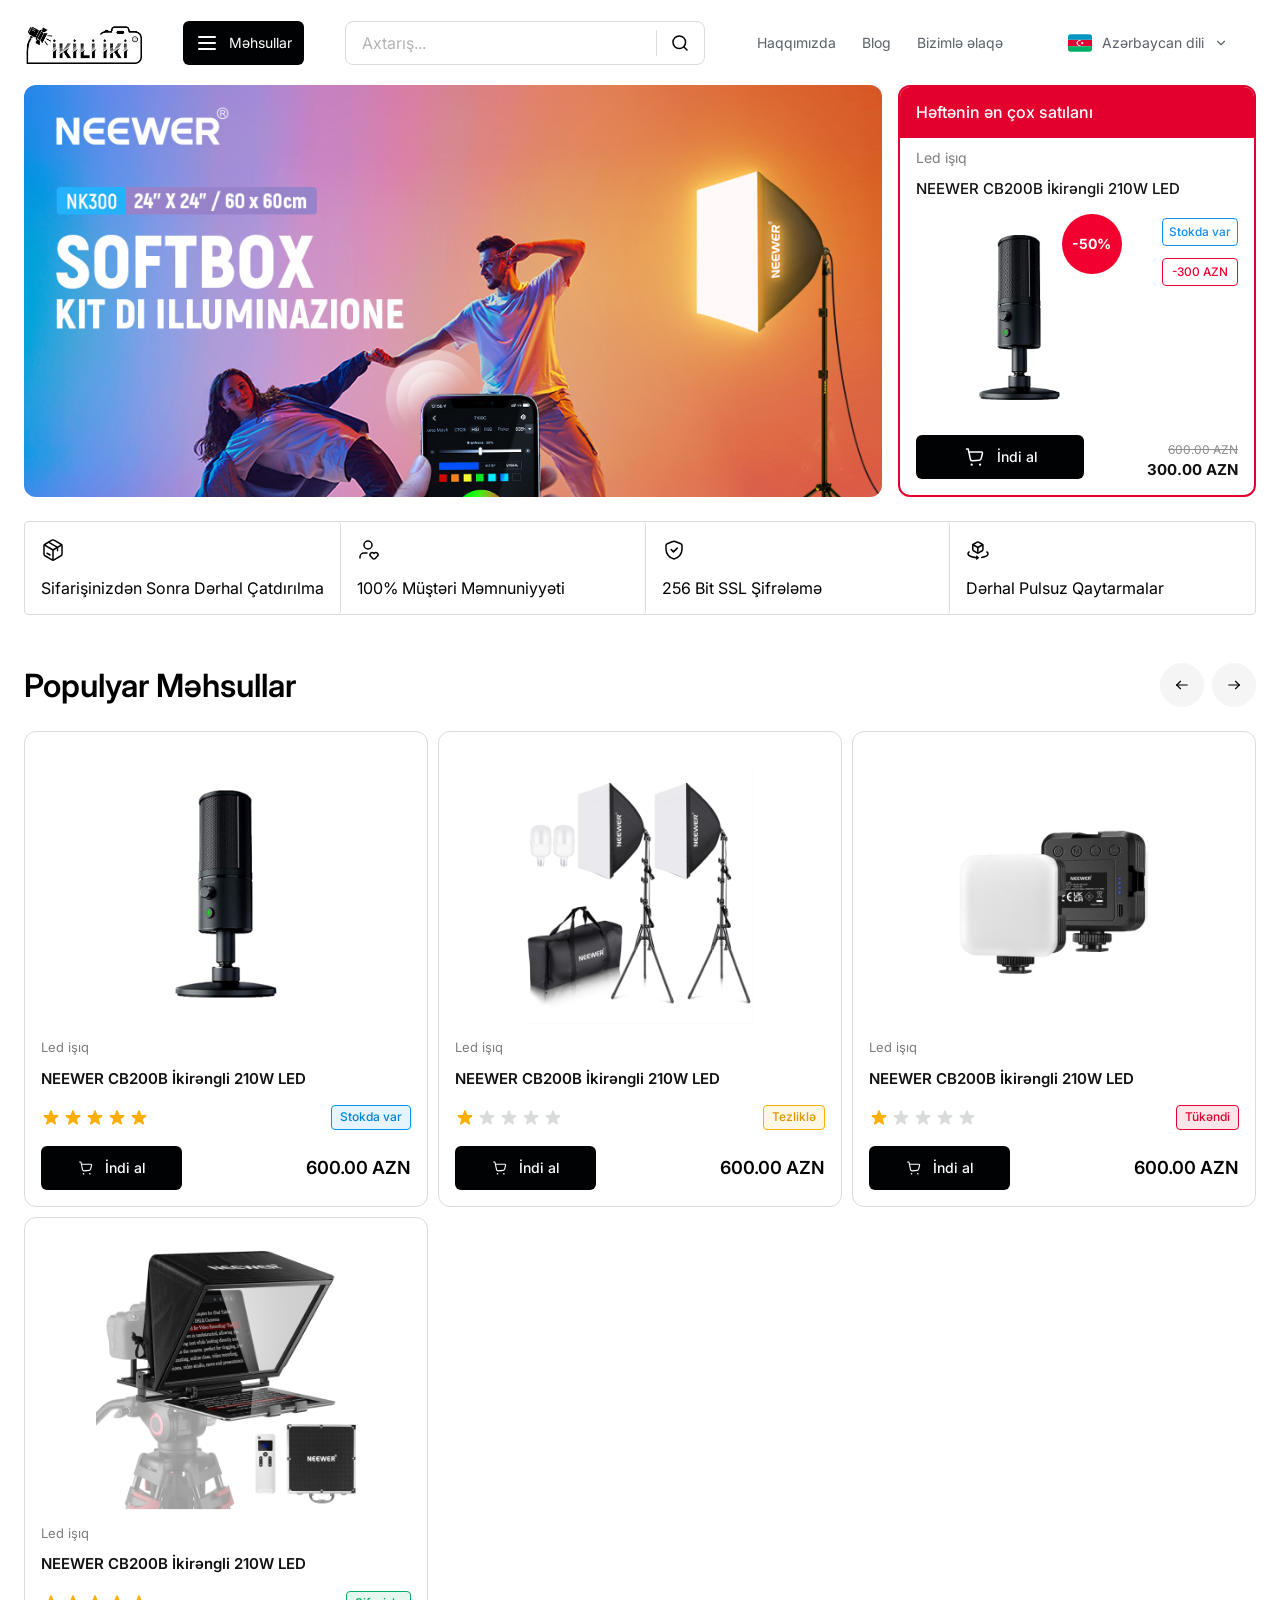
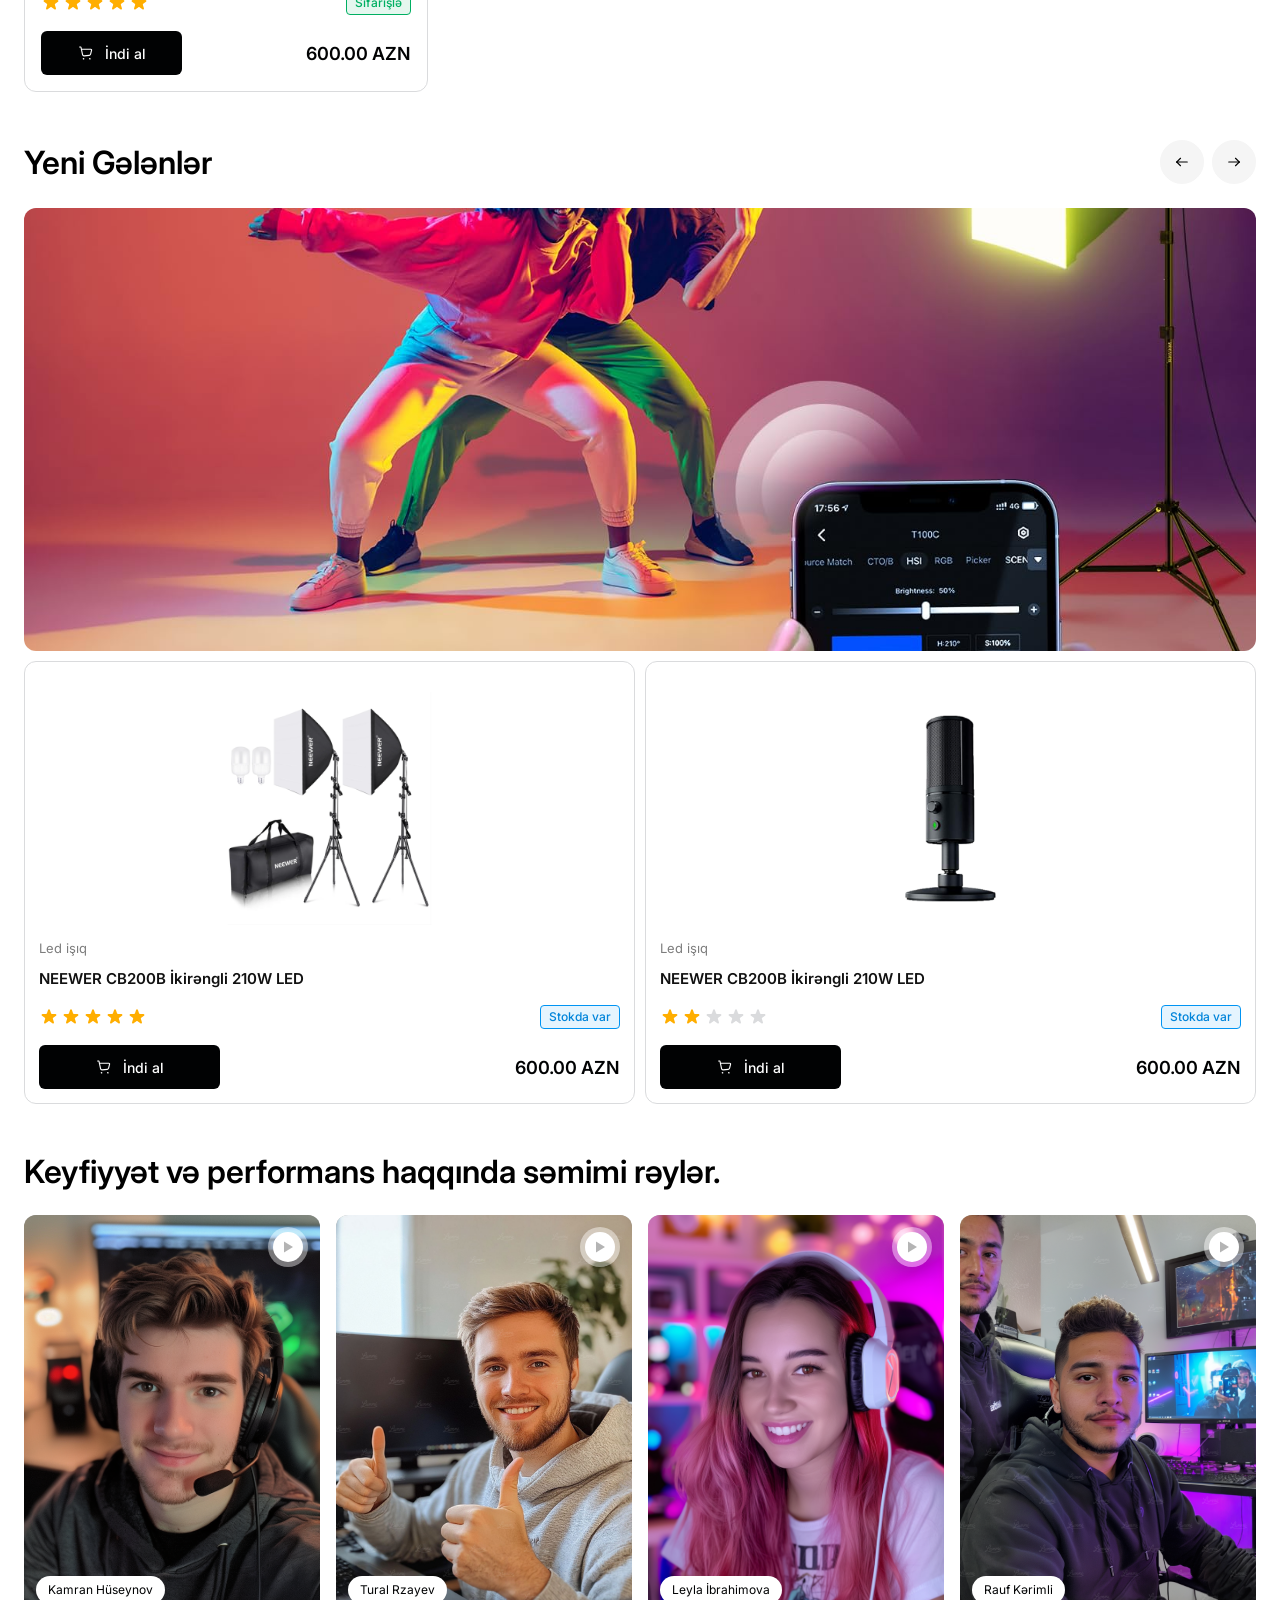
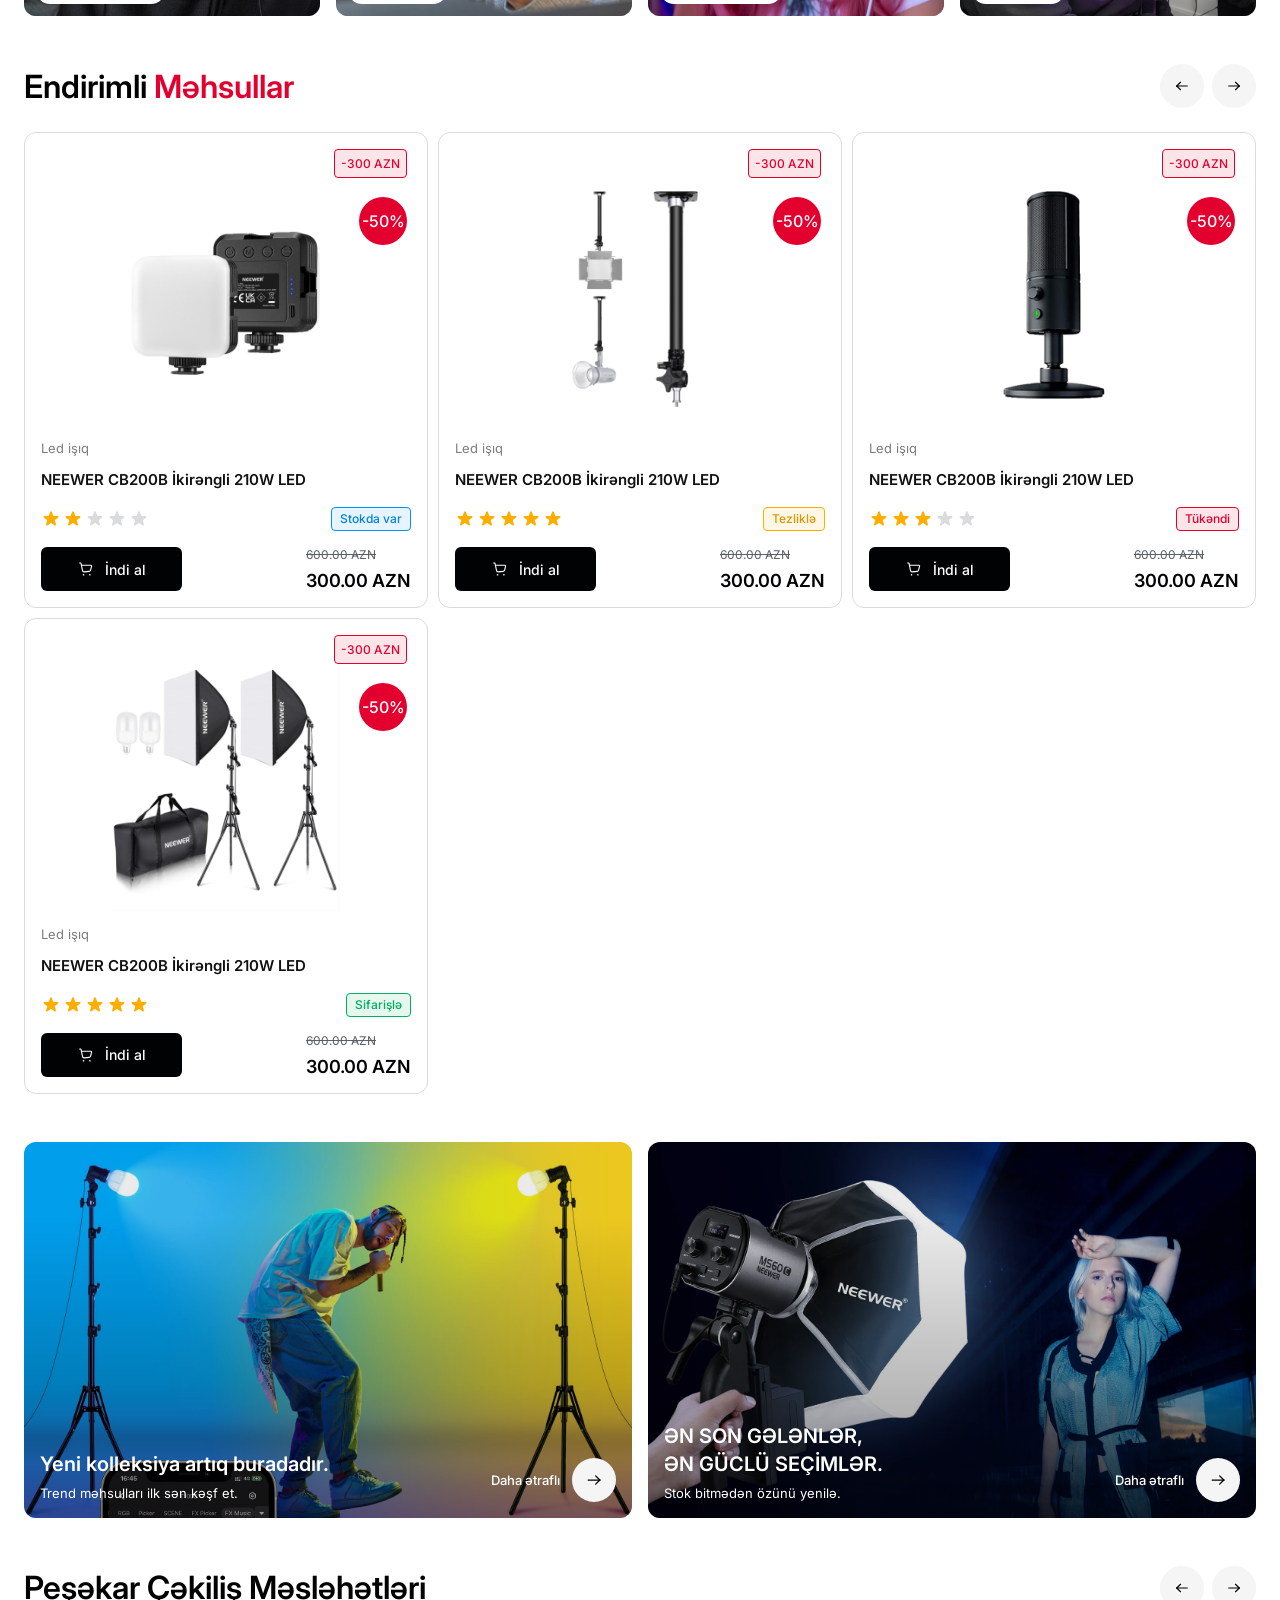
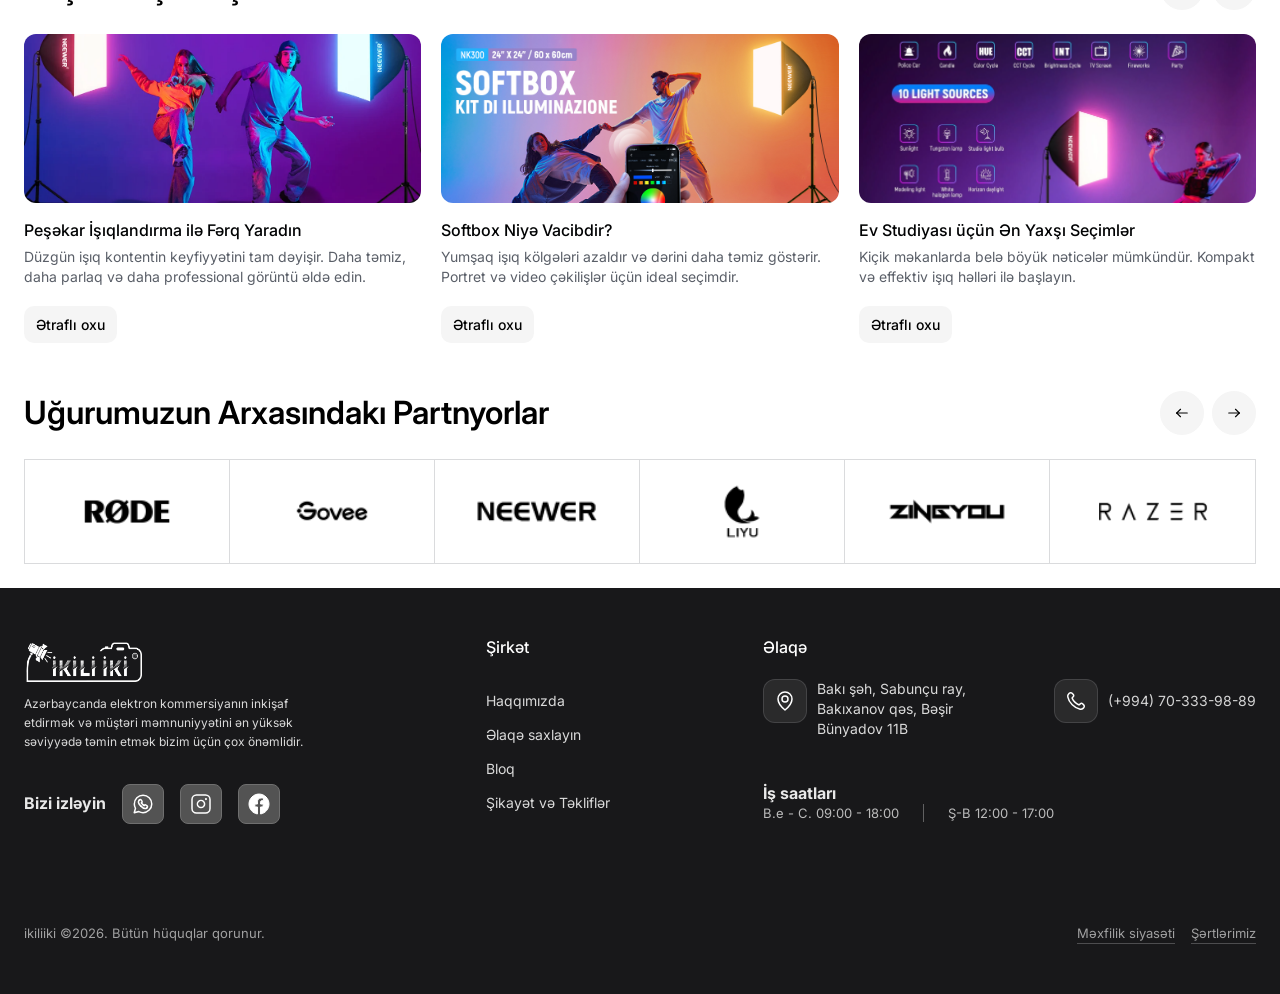
==== commit 4ddd75e9: "update ikili v3.7" ====
--- a/index.html
+++ b/index.html
@@ -99,7 +99,7 @@
                         </div>
 
                         <div class="hero__footer">
-                            <a href="#" class="hero__btn">
+                            <a href="product-details.html" class="hero__btn">
                                 <span class="hero__btn-icon"><svg width="24" height="24" viewBox="0 0 24 24" fill="none"
                                         xmlns="http://www.w3.org/2000/svg">
                                         <path fill-rule="evenodd" clip-rule="evenodd"
@@ -135,8 +135,8 @@
         <!-- * FEATURES START * -->
         <section class="features" style="padding: 1.5rem 0;">
             <div class="features__container">
-                <div class="features__item">
-                    <span class="features__icon">
+                <a href="service-advantages.html" class="features__item">
+                    <span class="features__icon">
                         <svg width="24" height="24" viewBox="0 0 24 24" fill="none" xmlns="http://www.w3.org/2000/svg">
                             <path fill-rule="evenodd" clip-rule="evenodd"
                                 d="M3 16.041V7.959C3 7.244 3.381 6.584 4 6.227L11 2.186C11.619 1.829 12.381 1.829 13 2.186L20 6.227C20.619 6.584 21 7.245 21 7.959V16.042C21 16.757 20.619 17.417 20 17.774L13 21.815C12.381 22.172 11.619 22.172 11 21.815L4 17.774C3.381 17.416 3 16.756 3 16.041Z"
@@ -151,12 +151,12 @@
                                 stroke-linecap="round" stroke-linejoin="round" />
                         </svg>
 
-                    </span>
-                    <span class="features__text">Sifarişinizdən Sonra Dərhal Çatdırılma</span>
-                </div>
-
-                <div class="features__item">
-                    <span class="features__icon">
+                    </span>
+                    <span class="features__text">Sifarişinizdən Sonra Dərhal Çatdırılma</span>
+                </a>
+
+                <a href="service-advantages.html?tab=satisfaction" class="features__item">
+                    <span class="features__icon">
                         <svg width="24" height="24" viewBox="0 0 24 24" fill="none" xmlns="http://www.w3.org/2000/svg">
                             <path fill-rule="evenodd" clip-rule="evenodd"
                                 d="M17.2261 15.1575L17 15.3871L16.7738 15.1575C16.3624 14.737 15.7989 14.5 15.2107 14.5C14.6224 14.5 14.0589 14.737 13.6475 15.1575V15.1575C12.7842 16.0395 12.7842 17.4499 13.6475 18.332L15.7626 20.4796C16.0883 20.8124 16.5343 21 17 21C17.4657 21 17.9117 20.8124 18.2374 20.4796L20.3525 18.332C21.2158 17.4499 21.2158 16.0396 20.3525 15.1575V15.1575C19.941 14.737 19.3776 14.5 18.7893 14.5C18.201 14.5 17.6375 14.737 17.2261 15.1575Z"
@@ -166,12 +166,12 @@
                             <circle cx="11" cy="7.00001" r="4" stroke="black" stroke-width="1.5" stroke-linecap="round"
                                 stroke-linejoin="round" />
                         </svg>
-                    </span>
-                    <span class="features__text">100% Müştəri Məmnuniyyəti</span>
-                </div>
-
-                <div class="features__item">
-                    <span class="features__icon">
+                    </span>
+                    <span class="features__text">100% Müştəri Məmnuniyyəti</span>
+                </a>
+
+                <a href="service-advantages.html?tab=secure" class="features__item">
+                    <span class="features__icon">
                         <svg width="24" height="24" viewBox="0 0 24 24" fill="none" xmlns="http://www.w3.org/2000/svg">
                             <path fill-rule="evenodd" clip-rule="evenodd"
                                 d="M20 11.182C20 15.723 16.587 19.969 12 21C7.413 19.969 4 15.723 4 11.182V7.615C4 6.803 4.491 6.071 5.243 5.764L10.243 3.718C11.369 3.257 12.631 3.257 13.757 3.718L18.757 5.764C19.509 6.072 20 6.803 20 7.615V11.182V11.182Z"
@@ -179,12 +179,12 @@
                             <path d="M15.25 10.125L11.5 13.875L9.25 11.625" stroke="black" stroke-width="1.5"
                                 stroke-linecap="round" stroke-linejoin="round" />
                         </svg>
-                    </span>
-                    <span class="features__text">256 Bit SSL Şifrələmə</span>
-                </div>
-
-                <div class="features__item">
-                    <span class="features__icon">
+                    </span>
+                    <span class="features__text">256 Bit SSL Şifrələmə</span>
+                </a>
+
+                <a href="service-advantages.html?tab=returns" class="features__item">
+                    <span class="features__icon">
                         <svg width="24" height="24" viewBox="0 0 24 24" fill="none" xmlns="http://www.w3.org/2000/svg">
                             <path d="M10.6665 21.0038L12.0001 19.6702L10.6665 18.3366" stroke="black" stroke-width="1.5"
                                 stroke-linecap="round" stroke-linejoin="round" />
@@ -203,9 +203,9 @@
                                 stroke-linecap="round" stroke-linejoin="round" />
                         </svg>
 
-                    </span>
-                    <span class="features__text">Dərhal Pulsuz Qaytarmalar</span>
-                </div>
+                    </span>
+                    <span class="features__text">Dərhal Pulsuz Qaytarmalar</span>
+                </a>
             </div>
         </section>
         <!-- * FEATURES END * -->
@@ -276,7 +276,7 @@
                                 <span class="products__badge products__badge--blue">Stokda var</span>
                             </div>
                             <div class="products__footer">
-                                <a href="#" class="products__btn">
+                                <a href="product-details.html" class="products__btn">
                                     <svg width="24" height="24" viewBox="0 0 24 24" fill="none"
                                         xmlns="http://www.w3.org/2000/svg">
                                         <path fill-rule="evenodd" clip-rule="evenodd"
@@ -337,7 +337,7 @@
                                 <span class="products__badge products__badge--yellow">Tezliklə</span>
                             </div>
                             <div class="products__footer">
-                                <a href="#" class="products__btn">
+                                <a href="product-details.html" class="products__btn">
                                     <svg width="24" height="24" viewBox="0 0 24 24" fill="none"
                                         xmlns="http://www.w3.org/2000/svg">
                                         <path fill-rule="evenodd" clip-rule="evenodd"
@@ -400,7 +400,7 @@
                                 <span class="products__badge products__badge--red">Tükəndi</span>
                             </div>
                             <div class="products__footer">
-                                <a href="#" class="products__btn">
+                                <a href="product-details.html" class="products__btn">
                                     <svg width="24" height="24" viewBox="0 0 24 24" fill="none"
                                         xmlns="http://www.w3.org/2000/svg">
                                         <path fill-rule="evenodd" clip-rule="evenodd"
@@ -461,7 +461,7 @@
                                 <span class="products__badge products__badge--green">Sifarişlə</span>
                             </div>
                             <div class="products__footer">
-                                <a href="#" class="products__btn">
+                                <a href="product-details.html" class="products__btn">
                                     <svg width="24" height="24" viewBox="0 0 24 24" fill="none"
                                         xmlns="http://www.w3.org/2000/svg">
                                         <path fill-rule="evenodd" clip-rule="evenodd"
@@ -526,7 +526,7 @@
                             alt="App Wireless Control" />
                     </div>
 
-                    <!-- Product Cards -->
+                    <!-- Product cards -->
                     <div class="arrivals__cards">
 
                         <!-- Card 1 -->
@@ -565,7 +565,7 @@
                                     <span class="products__badge products__badge--blue">Stokda var</span>
                                 </div>
                                 <div class="products__footer">
-                                    <a href="#" class="products__btn">
+                                    <a href="product-details.html" class="products__btn">
                                         <span><svg width="24" height="24" viewBox="0 0 24 24" fill="none"
                                                 xmlns="http://www.w3.org/2000/svg">
                                                 <path fill-rule="evenodd" clip-rule="evenodd"
@@ -628,7 +628,7 @@
                                     <span class="products__badge products__badge--blue">Stokda var</span>
                                 </div>
                                 <div class="products__footer">
-                                    <a href="#" class="products__btn">
+                                    <a href="product-details.html" class="products__btn">
                                         <span><svg width="24" height="24" viewBox="0 0 24 24" fill="none"
                                                 xmlns="http://www.w3.org/2000/svg">
                                                 <path fill-rule="evenodd" clip-rule="evenodd"
@@ -663,25 +663,9 @@
         <!-- * TESTIMONIALS START * -->
         <section class="testimonials-section">
             <div class="testimonials__container content-section">
-                <div class="section-header content-section__header">
-                    <h2 class="section-header__title">Keyfiyyət və performans haqqında səmimi rəylər.</h2>
-                    <div class="section-header__nav">
-                        <button class="section-header__btn" aria-label="Əvvəlki">
-                            <svg width="24" height="24" viewBox="0 0 24 24" fill="none" xmlns="http://www.w3.org/2000/svg">
-                                <path d="M19 12H5" stroke="black" stroke-width="1.5" stroke-linecap="round" stroke-linejoin="round" />
-                                <path d="M10 17L5 12" stroke="black" stroke-width="1.5" stroke-linecap="round" stroke-linejoin="round" />
-                                <path d="M10 7L5 12" stroke="black" stroke-width="1.5" stroke-linecap="round" stroke-linejoin="round" />
-                            </svg>
-                        </button>
-                        <button class="section-header__btn" aria-label="Növbəti">
-                            <svg width="24" height="24" viewBox="0 0 24 24" fill="none" xmlns="http://www.w3.org/2000/svg">
-                                <path d="M5 12H19" stroke="black" stroke-width="1.5" stroke-linecap="round" stroke-linejoin="round" />
-                                <path d="M14 17L19 12" stroke="black" stroke-width="1.5" stroke-linecap="round" stroke-linejoin="round" />
-                                <path d="M14 7L19 12" stroke="black" stroke-width="1.5" stroke-linecap="round" stroke-linejoin="round" />
-                            </svg>
-                        </button>
-                    </div>
-                </div>
+                <div class="section-header content-section__header">
+                    <h2 class="section-header__title">Keyfiyyət və performans haqqında səmimi rəylər.</h2>
+                </div>
 
                 <div class="testimonials__grid content-section__body">
                     <article class="testimonials__card">
@@ -831,7 +815,7 @@
                                 <span class="products__badge products__badge--blue">Stokda var</span>
                             </div>
                             <div class="products__footer">
-                                <a href="#" class="products__btn">
+                                <a href="product-details.html" class="products__btn">
                                     <svg width="24" height="24" viewBox="0 0 24 24" fill="none"
                                         xmlns="http://www.w3.org/2000/svg">
                                         <path fill-rule="evenodd" clip-rule="evenodd"
@@ -894,7 +878,7 @@
                                 <span class="products__badge products__badge--yellow">Tezliklə</span>
                             </div>
                             <div class="products__footer">
-                                <a href="#" class="products__btn">
+                                <a href="product-details.html" class="products__btn">
                                     <svg width="24" height="24" viewBox="0 0 24 24" fill="none"
                                         xmlns="http://www.w3.org/2000/svg">
                                         <path fill-rule="evenodd" clip-rule="evenodd"
@@ -958,7 +942,7 @@
                                 <span class="products__badge products__badge--red">Tükəndi</span>
                             </div>
                             <div class="products__footer">
-                                <a href="#" class="products__btn">
+                                <a href="product-details.html" class="products__btn">
                                     <svg width="24" height="24" viewBox="0 0 24 24" fill="none"
                                         xmlns="http://www.w3.org/2000/svg">
                                         <path fill-rule="evenodd" clip-rule="evenodd"
@@ -1020,7 +1004,7 @@
                                 <span class="products__badge products__badge--green">Sifarişlə</span>
                             </div>
                             <div class="products__footer">
-                                <a href="#" class="products__btn">
+                                <a href="product-details.html" class="products__btn">
                                     <svg width="24" height="24" viewBox="0 0 24 24" fill="none"
                                         xmlns="http://www.w3.org/2000/svg">
                                         <path fill-rule="evenodd" clip-rule="evenodd"
@@ -1138,7 +1122,7 @@
                             <p class="blog-card__desc">Düzgün işıq kontentin keyfiyyətini tam dəyişir. Daha təmiz, daha
                                 parlaq və daha professional görüntü əldə edin.</p>
                         </div>
-                        <a href="#" class="blog-card__btn">Ətraflı oxu</a>
+                        <a href="blog-details.html" class="blog-card__btn">Ətraflı oxu</a>
                     </article>
 
                     <article class="blog-card">
@@ -1151,7 +1135,7 @@
                             <p class="blog-card__desc">Yumşaq işıq kölgələri azaldır və dərini daha təmiz göstərir. Portret
                                 və video çəkilişlər üçün ideal seçimdir.</p>
                         </div>
-                        <a href="#" class="blog-card__btn">Ətraflı oxu</a>
+                        <a href="blog-details.html" class="blog-card__btn">Ətraflı oxu</a>
                     </article>
 
                     <article class="blog-card">
@@ -1164,7 +1148,7 @@
                             <p class="blog-card__desc">Kiçik məkanlarda belə böyük nəticələr mümkündür. Kompakt və effektiv
                                 işıq həlləri ilə başlayın.</p>
                         </div>
-                        <a href="#" class="blog-card__btn">Ətraflı oxu</a>
+                        <a href="blog-details.html" class="blog-card__btn">Ətraflı oxu</a>
                     </article>
                 </div>
             </div>
@@ -1194,32 +1178,32 @@
                     </div>
                 </div>
 
-                <div class="partners__grid content-section__body">
-                    <article class="partners__item">
-                        <img class="partners__logo-img" src="assets/images/7e1b06cc6317b31910e178910c5c6d897cb41ca3.png"
-                            alt="LIYU logo" />
-                    </article>
-                    <article class="partners__item">
-                        <img class="partners__logo-img" src="assets/images/0673162a0734f0a54d78c6aa45c5b738d48a8bcf.png"
-                            alt="ZINGYOU logo" />
-                    </article>
-                    <article class="partners__item">
-                        <img class="partners__logo-img" src="assets/images/912b0873d910c1937756f70fe49c5cca864fa3f9.png"
-                            alt="RAZER logo" />
-                    </article>
-                    <article class="partners__item">
-                        <img class="partners__logo-img" src="assets/images/ed5071518060241ebef5698810afa7528b020227.png"
-                            alt="RODE logo" />
-                    </article>
-                    <article class="partners__item">
-                        <img class="partners__logo-img" src="assets/images/1686026bab9365702d0a793933f1c906a373e9fb.png"
-                            alt="Govee logo" />
-                    </article>
-                    <article class="partners__item">
-                        <img class="partners__logo-img" src="assets/images/a6242b0c8b187287f1c6bbee1114481ae0c81017.png"
-                            alt="NEEWER logo" />
-                    </article>
-                </div>
+                <div class="partners__grid content-section__body">
+                    <article class="partners__item">
+                        <img class="partners__logo-img" src="assets/images/ed5071518060241ebef5698810afa7528b020227.png"
+                            alt="RODE logo" />
+                    </article>
+                    <article class="partners__item">
+                        <img class="partners__logo-img" src="assets/images/1686026bab9365702d0a793933f1c906a373e9fb.png"
+                            alt="Govee logo" />
+                    </article>
+                    <article class="partners__item">
+                        <img class="partners__logo-img" src="assets/images/a6242b0c8b187287f1c6bbee1114481ae0c81017.png"
+                            alt="NEEWER logo" />
+                    </article>
+                    <article class="partners__item">
+                        <img class="partners__logo-img" src="assets/images/7e1b06cc6317b31910e178910c5c6d897cb41ca3.png"
+                            alt="LIYU logo" />
+                    </article>
+                    <article class="partners__item">
+                        <img class="partners__logo-img" src="assets/images/0673162a0734f0a54d78c6aa45c5b738d48a8bcf.png"
+                            alt="ZINGYOU logo" />
+                    </article>
+                    <article class="partners__item">
+                        <img class="partners__logo-img" src="assets/images/912b0873d910c1937756f70fe49c5cca864fa3f9.png"
+                            alt="RAZER logo" />
+                    </article>
+                </div>
             </div>
         </section>
         <!-- * PARTNERS SECTION END * -->
--- a/assets/css/style.css
+++ b/assets/css/style.css
@@ -7,7 +7,7 @@
 }
 
 :root {
-  --page-gutter: clamp(0.5rem, 7.5vw, 6.25rem);
+  --page-gutter: clamp(0.75rem, 2vw, 1.5rem);
 }
 
 #header-placeholder {
@@ -85,8 +85,22 @@
   padding-right: var(--page-gutter);
 }
 
+.container,
+.container-sm,
+.container-md,
+.container-lg,
+.container-xl,
+.container-xxl,
+.container-fluid {
+  width: 100% !important;
+  max-width: none !important;
+  padding-left: var(--page-gutter) !important;
+  padding-right: var(--page-gutter) !important;
+}
+
 .blog-card,
-.products__card {
+.products__card,
+.hero__card {
   position: relative;
 }
 
@@ -143,6 +157,413 @@
   gap: 0.5rem;
 }
 
+.products__card {
+  display: flex;
+  justify-content: flex-start;
+  align-items: stretch;
+  flex-direction: column;
+  gap: 0;
+  min-height: 27.875rem;
+  padding: 1rem;
+  background: #ffffff;
+  border: 0;
+  border-right: 0.0625rem solid #dadbdd;
+  border-radius: 0;
+  position: relative;
+  z-index: 1;
+  transition: box-shadow 0.2s ease;
+}
+.products__card:last-child {
+  border-right: none;
+}
+.products__img-wrap {
+  width: 100%;
+  display: flex;
+  justify-content: center;
+  align-items: center;
+  flex-direction: row;
+  gap: 0;
+  padding: 1rem;
+}
+.products__img {
+  width: min(16.25rem, 100%);
+  height: 16.25rem;
+  max-width: 100%;
+  max-height: 100%;
+  flex-shrink: 0;
+  -o-object-fit: contain;
+     object-fit: contain;
+  -o-object-position: center;
+     object-position: center;
+  display: block;
+}
+.products__info {
+  display: flex;
+  justify-content: flex-start;
+  align-items: stretch;
+  flex-direction: column;
+  gap: 1rem;
+  flex: 1;
+}
+.products__body-header {
+  display: flex;
+  justify-content: flex-start;
+  align-items: stretch;
+  flex-direction: column;
+  gap: 0.75rem;
+}
+.products__category {
+  color: #7d7d7d;
+  font-size: 0.8125rem;
+  line-height: 1.2;
+}
+.products__name {
+  margin: 0;
+  color: #111;
+  font-size: 0.9375rem;
+  font-weight: 600;
+  line-height: 1.45;
+  min-height: auto;
+  display: -webkit-box;
+  -webkit-line-clamp: 2;
+  -webkit-box-orient: vertical;
+  overflow: hidden;
+}
+.products__meta {
+  display: flex;
+  justify-content: space-between;
+  align-items: center;
+  flex-direction: row;
+  gap: 0;
+  flex-wrap: wrap;
+  gap: 1rem;
+  min-width: 0;
+  overflow: visible;
+}
+.products__stars {
+  display: flex;
+  align-items: center;
+  min-width: 0;
+  overflow: hidden;
+}
+.products__stars svg {
+  display: block;
+  max-width: 100%;
+  height: auto;
+}
+.products__badge {
+  position: relative;
+  z-index: 0;
+  max-width: 100%;
+  overflow: visible;
+  text-overflow: clip;
+  font-size: 0.75rem;
+  font-weight: 500;
+  padding: 0.25rem 0.5rem;
+  border-radius: 0.25rem;
+  white-space: normal;
+  overflow-wrap: anywhere;
+  line-height: 1.2;
+  border: 0.0625rem solid;
+}
+.products__badge--blue {
+  color: #0084da;
+  border-color: #0094f3;
+  background: rgba(0, 148, 243, 0.1019607843);
+}
+.products__badge--yellow {
+  color: #dc9600;
+  border-color: #ffae00;
+  background: rgba(255, 174, 0, 0.1019607843);
+}
+.products__badge--red {
+  color: #e3002e;
+  border-color: #e3002e;
+  background: rgba(227, 0, 46, 0.1019607843);
+}
+.products__badge--green {
+  color: #00af62;
+  border-color: #00af62;
+  background: rgba(0, 175, 98, 0.1019607843);
+}
+.products__footer {
+  display: flex;
+  justify-content: space-between;
+  align-items: center;
+  flex-direction: row;
+  gap: 0.75rem;
+}
+.products__btn {
+  min-width: 8.8125rem;
+}
+.products__price {
+  color: #010203;
+  font-family: Inter;
+  font-size: 1.125rem;
+  font-style: normal;
+  font-weight: 600;
+  line-height: normal;
+  white-space: nowrap;
+}
+.products .products__price {
+  display: flex;
+  justify-content: flex-start;
+  align-items: stretch;
+  flex-direction: column;
+  gap: 0;
+  align-items: flex-start;
+  gap: 0.25rem;
+  color: #5a5f68;
+  font-family: Inter, sans-serif;
+  font-size: 0.75rem;
+  font-style: normal;
+  font-weight: 400;
+  line-height: normal;
+  text-decoration-line: line-through;
+  white-space: nowrap;
+}
+.products .products__price::after {
+  content: "300.00 AZN";
+  color: #010203;
+  font-family: Inter, sans-serif;
+  font-size: 1.125rem;
+  font-style: normal;
+  font-weight: 600;
+  line-height: normal;
+  text-decoration: none;
+}
+
+@media only screen and (max-width: 1400px) {
+  .products__card {
+    border: 0.0625rem solid #dadbdd;
+    border-radius: 0.75rem;
+  }
+  .products__card:last-child {
+    border-right: 0.0625rem solid #dadbdd;
+  }
+}
+@media only screen and (max-width: 1200px) {
+  .products__card {
+    padding: 1rem;
+  }
+}
+@media only screen and (max-width: 768px) {
+  .products__card {
+    min-height: 26.6875rem;
+    padding: 0.875rem;
+  }
+}
+@media only screen and (max-width: 600px) {
+  .products__card {
+    min-height: 26.6875rem;
+    padding: 0.875rem;
+  }
+}
+@media only screen and (max-width: 480px) {
+  .products__card {
+    min-height: auto;
+    padding: 1rem;
+    border: 0.0625rem solid #dadbdd;
+    border-radius: 0.25rem;
+    background: #fff;
+  }
+  .products__card:last-child {
+    border-right: 0.0625rem solid #dadbdd;
+  }
+  .products__img-wrap {
+    padding: 0.75rem;
+    min-height: 14rem;
+  }
+  .products__img {
+    width: min(14rem, 100%);
+    height: min(15rem, 100%);
+  }
+  .products__info {
+    gap: 0.5rem;
+  }
+  .products__body-header {
+    gap: 0.375rem;
+  }
+  .products__category {
+    font-size: 0.75rem;
+  }
+  .products__name {
+    font-size: 0.9375rem;
+    line-height: 1.35;
+  }
+  .products__meta {
+    gap: 0.375rem;
+  }
+  .products__stars svg {
+    width: 6.75rem;
+    height: auto;
+  }
+  .products__badge {
+    font-size: 0.75rem;
+    padding: 0.25rem 0.5rem;
+  }
+  .products__footer {
+    gap: 0.5rem;
+    align-items: center;
+  }
+  .products__btn {
+    min-height: 2.75rem;
+    max-width: 11.8125rem;
+    display: flex;
+    padding: 0.625rem 0.75rem;
+    justify-content: center;
+    align-items: center;
+    gap: 0.625rem;
+    flex: 1 0 0;
+    font-size: 0.875rem;
+    border-radius: 0.25rem;
+  }
+  .products__price {
+    font-size: 0.9375rem;
+  }
+}
+@media only screen and (max-width: 380px) {
+  .products__card {
+    min-height: auto;
+    padding: 1rem;
+    border: 0.0625rem solid #dadbdd;
+    border-radius: 0.25rem;
+    background: #fff;
+  }
+  .products__card:last-child {
+    border-right: 0.0625rem solid #dadbdd;
+  }
+  .products__img-wrap {
+    padding: 0.75rem;
+    min-height: 14rem;
+  }
+  .products__img {
+    width: min(14rem, 100%);
+    height: min(15rem, 100%);
+  }
+  .products__info {
+    gap: 0.5rem;
+  }
+  .products__body-header {
+    gap: 0.375rem;
+  }
+  .products__category {
+    font-size: 0.75rem;
+  }
+  .products__name {
+    font-size: 0.9375rem;
+    line-height: 1.35;
+  }
+  .products__meta {
+    gap: 0.375rem;
+  }
+  .products__stars svg {
+    width: 6.75rem;
+    height: auto;
+  }
+  .products__badge {
+    font-size: 0.75rem;
+    padding: 0.25rem 0.5rem;
+  }
+  .products__footer {
+    gap: 0.5rem;
+    align-items: center;
+  }
+  .products__btn {
+    min-height: 2.75rem;
+    max-width: 11.8125rem;
+    display: flex;
+    padding: 0.625rem 0.75rem;
+    justify-content: center;
+    align-items: center;
+    gap: 0.625rem;
+    flex: 1 0 0;
+    font-size: 0.875rem;
+    border-radius: 0.25rem;
+  }
+  .products__price {
+    font-size: 0.9375rem;
+  }
+}
+@media only screen and (max-width: 380px) {
+  .products__card {
+    width: 100%;
+    padding: 0.625rem;
+    border: 0.0625rem solid #dadbdd;
+    box-sizing: border-box;
+    overflow: visible;
+    margin: 0 auto;
+  }
+  .products__info, .products__body-header {
+    min-width: 0;
+    width: 100%;
+  }
+  .products__name {
+    font-size: 0.875rem;
+    width: 100%;
+  }
+  .products__footer {
+    display: flex;
+    justify-content: flex-start;
+    align-items: stretch;
+    flex-direction: column;
+    gap: 0;
+    width: 100%;
+    gap: 0.375rem;
+    align-items: stretch;
+  }
+  .products__btn {
+    order: 2;
+    align-self: flex-end;
+    width: min(100%, 8.8125rem);
+    min-width: 0;
+    padding: 0.25rem 0.5rem;
+    font-size: 0.875rem;
+  }
+  .products__price {
+    order: 1;
+    width: 100%;
+    font-size: 0.875rem;
+    min-width: 0;
+    white-space: normal;
+    overflow-wrap: anywhere;
+  }
+}
+@media only screen and (max-width: 180px) {
+  .products__card {
+    width: 100%;
+    min-width: 0;
+    padding: 1rem !important;
+    border: 0.0625rem solid #dadbdd !important;
+    box-sizing: border-box;
+  }
+  .products__img-wrap {
+    min-height: auto;
+    padding: 0.25rem;
+  }
+  .products__img {
+    width: 100%;
+    max-width: 9.5rem;
+    height: auto;
+    justify-self: center;
+  }
+  .products__name,
+  .products__info,
+  .products__footer,
+  .products__price {
+    width: 100%;
+    min-width: 0;
+  }
+  .products__btn {
+    width: 100%;
+    max-width: 100%;
+    min-width: 0;
+  }
+  .products__btn > span svg {
+    width: 1.125rem;
+    height: 1.125rem;
+  }
+}
 .arrivals-section {
   padding: 1.5rem 0;
 }
@@ -260,12 +681,8 @@
     height: 27.6875rem;
   }
   .arrivals__cards {
-    display: grid !important;
-    grid-template-columns: repeat(2, minmax(0, 1fr)) !important;
-    gap: 0.625rem !important;
-    -moz-column-gap: 0.625rem !important;
-         column-gap: 0.625rem !important;
-    row-gap: 0.625rem !important;
+    grid-template-columns: repeat(2, minmax(0, 1fr));
+    gap: 0.625rem;
     border: 0;
     border-radius: 0;
     overflow: visible;
@@ -280,72 +697,27 @@
   .arrivals__cards .products__card:nth-child(2n) {
     border-right: 1px solid #dadbdd;
   }
-  .arrivals__cards .products__card .products__footer {
-    display: grid;
-    grid-template-columns: minmax(0, 1fr) auto;
-    gap: 0.5rem;
-    align-items: center;
-  }
   .arrivals__cards .products__card .products__btn {
     width: 11.2813rem;
     min-width: 8.8125rem;
   }
 }
-@media only screen and (max-width: 380px) {
-  .arrivals__container {
-    padding-left: 1rem !important;
-    padding-right: 1rem !important;
+@media only screen and (max-width: 768px) {
+  .arrivals__container .section-header {
+    align-items: flex-start;
+  }
+  .arrivals__container .section-header__nav {
+    display: none;
   }
   .arrivals__grid {
     grid-template-rows: none;
     height: auto;
-    width: 100%;
-    margin: 0 auto;
   }
   .arrivals__banner, .arrivals__cards {
     height: auto;
-    width: 100%;
-    max-width: 100%;
-    margin: 0 auto;
-    box-sizing: border-box;
-  }
-  .arrivals__cards .products__card {
-    width: 100%;
-    max-width: 100%;
-    box-sizing: border-box;
-  }
-  .arrivals__cards .products__card .products__footer {
-    display: flex !important;
-    flex-direction: column !important;
-    align-items: flex-start !important;
-    gap: 0.5rem !important;
-  }
-  .arrivals__cards .products__card .products__price {
-    order: 1 !important;
-  }
-  .arrivals__cards .products__card .products__btn {
-    order: 2 !important;
-    width: auto !important;
-    min-width: 100% !important;
-    max-width: 100% !important;
-  }
-}
-@media only screen and (max-width: 768px) {
-  .arrivals__container .section-header {
-    align-items: flex-start;
-  }
-  .arrivals__container .section-header__nav {
-    display: none;
-  }
-  .arrivals__grid {
-    grid-template-rows: none;
-    height: auto;
-  }
-  .arrivals__banner, .arrivals__cards {
-    height: auto;
   }
   .arrivals__cards {
-    grid-template-columns: 1fr !important;
+    grid-template-columns: 1fr;
   }
   .arrivals__cards .products__card .products__footer {
     display: flex;
@@ -378,7 +750,7 @@
     height: auto;
   }
   .arrivals__cards {
-    grid-template-columns: 1fr !important;
+    grid-template-columns: 1fr;
   }
   .arrivals__cards .products__card .products__footer {
     display: flex;
@@ -396,6 +768,43 @@
     min-width: 8.8125rem;
   }
 }
+@media only screen and (max-width: 380px) {
+  .arrivals__container {
+    padding-left: 1rem;
+    padding-right: 1rem;
+  }
+  .arrivals__grid {
+    width: 100%;
+    margin: 0 auto;
+  }
+  .arrivals__banner, .arrivals__cards {
+    height: auto;
+    width: 100%;
+    max-width: 100%;
+    margin: 0 auto;
+    box-sizing: border-box;
+  }
+  .arrivals__cards .products__card {
+    width: 100%;
+    max-width: 100%;
+    box-sizing: border-box;
+  }
+  .arrivals__cards .products__card .products__footer {
+    display: flex;
+    flex-direction: column;
+    align-items: flex-start;
+    gap: 0.5rem;
+  }
+  .arrivals__cards .products__card .products__price {
+    order: 1;
+  }
+  .arrivals__cards .products__card .products__btn {
+    order: 2;
+    width: auto;
+    min-width: 100%;
+    max-width: 100%;
+  }
+}
 @media only screen and (max-width: 480px) {
   .arrivals__banner-img {
     height: 14.375rem;
@@ -408,46 +817,39 @@
 }
 @media only screen and (max-width: 180px) {
   .arrivals__cards .products__card .products__footer {
-    align-items: stretch !important;
+    align-items: stretch;
   }
   .arrivals__cards .products__card .products__price {
-    white-space: normal !important;
-    overflow-wrap: anywhere !important;
-    word-break: break-word !important;
-    width: 100% !important;
+    white-space: normal;
+    overflow-wrap: anywhere;
+    word-break: break-word;
+    width: 100%;
   }
   .arrivals__cards .products__card .products__btn {
-    width: 100% !important;
-    max-width: 100% !important;
-    min-width: 0 !important;
-    padding: 0.5rem 0.625rem !important;
-    font-size: 0.8125rem !important;
-  }
-}
-.products__body-header {
-  display: flex;
-  justify-content: flex-start;
-  align-items: stretch;
-  flex-direction: column;
-  gap: 0.75rem;
-}
-
+    width: 100%;
+    max-width: 100%;
+    min-width: 0;
+    padding: 0.5rem 0.625rem;
+    font-size: 0.8125rem;
+  }
+}
 .blog-card {
   display: flex;
+  justify-content: flex-start;
+  align-items: flex-start;
+  flex-direction: column;
+  gap: 1rem;
   height: 100%;
   min-height: 19.3125rem;
-  flex-direction: column;
+  flex: 1 0 0;
+}
+.blog-card__body {
+  display: flex;
   justify-content: flex-start;
   align-items: flex-start;
-  flex: 1 0 0;
-  gap: 1rem;
-}
-.blog-card__body {
-  display: flex;
+  flex-direction: column;
+  gap: 0.375rem;
   flex: 1 1 auto;
-  flex-direction: column;
-  align-items: flex-start;
-  gap: 0.375rem;
   align-self: stretch;
 }
 .blog-card__media {
@@ -970,6 +1372,30 @@
   font-size: 0.875rem;
 }
 
+.breadcrumb {
+  display: inline-flex;
+  align-items: center;
+  gap: 0.375rem;
+  margin: 0;
+  padding: 0;
+  background: transparent;
+}
+.breadcrumb a {
+  color: #5a6268;
+  text-decoration: none;
+  font-family: Inter, sans-serif;
+  font-size: 0.875rem;
+  font-style: normal;
+  font-weight: 500;
+  line-height: normal;
+}
+.breadcrumb a:visited, .breadcrumb a:hover, .breadcrumb a:active {
+  color: #5a6268;
+}
+.breadcrumb a[aria-current=page] {
+  color: #010203;
+}
+
 body.drawer-open {
   overflow: hidden;
 }
@@ -986,13 +1412,15 @@
   display: block;
 }
 .drawer--details .drawer__panel {
-  grid-template-columns: 340px 320px 330px;
+  grid-template-columns: 340px 320px max-content;
 }
 .drawer--details .drawer__left::after {
   opacity: 1;
 }
 .drawer--details .drawer__center {
-  display: block;
+  display: flex;
+  flex-direction: column;
+  gap: 1rem;
 }
 .drawer--details .drawer__right {
   display: flex;
@@ -1001,7 +1429,7 @@
   position: fixed;
   inset: 0;
   top: var(--header-height, 85px);
-  background: rgba(17, 17, 17, 0.58);
+  background: rgba(17, 17, 17, 0.72);
   backdrop-filter: none;
   -webkit-backdrop-filter: none;
   animation: fadeIn 0.22s ease;
@@ -1013,11 +1441,10 @@
   margin-left: var(--drawer-left, max(1rem, var(--page-gutter)));
   margin-right: 1rem;
   grid-template-columns: 340px;
-  align-items: stretch;
+  align-items: start;
   max-width: -moz-max-content;
   max-width: max-content;
-  background: #ffffff;
-  box-shadow: 0 20px 60px rgba(0, 0, 0, 0.16);
+  background: transparent;
   border-top: 0;
   overflow: hidden;
   animation: slideDown 0.22s cubic-bezier(0.4, 0, 0.2, 1);
@@ -1028,7 +1455,7 @@
   align-items: stretch;
   flex-direction: column;
   gap: 1rem;
-  padding: 10px;
+  padding: 1rem;
   background: #ffffff;
   position: relative;
   max-height: calc(100vh - var(--header-height, 85px) - 20px);
@@ -1057,12 +1484,41 @@
   opacity: 0;
   transition: opacity 0.18s ease;
 }
+.drawer__list {
+  margin: 0;
+  padding: 0;
+  list-style: none;
+  display: flex;
+  justify-content: flex-start;
+  align-items: stretch;
+  flex-direction: column;
+  gap: 1rem;
+}
+.drawer__list-item {
+  margin: 0;
+  padding: 0;
+}
+.drawer__sub-list {
+  margin: 0;
+  padding: 0;
+  list-style: none;
+  display: flex;
+  justify-content: flex-start;
+  align-items: stretch;
+  flex-direction: column;
+  gap: 1rem;
+}
+.drawer__sub-item {
+  margin: 0;
+  padding: 0;
+}
 .drawer__item {
   display: flex;
   justify-content: space-between;
   align-items: center;
   flex-direction: row;
   gap: 0;
+  gap: 1rem;
   width: 100%;
   padding: 11px 12px;
   border: none;
@@ -1084,7 +1540,7 @@
   justify-content: flex-start;
   align-items: center;
   flex-direction: row;
-  gap: 12px;
+  gap: 1rem;
   min-width: 0;
   flex: 1;
 }
@@ -1112,18 +1568,23 @@
 .drawer__chev {
   display: flex;
   align-items: center;
-  width: 16px;
-  height: 16px;
+  width: 24px;
+  height: 24px;
   color: #9e9e9e;
   flex-shrink: 0;
 }
 .drawer__chev svg {
-  width: 14px;
-  height: 14px;
+  width: 24px;
+  height: 24px;
 }
 .drawer__center {
   display: none;
-  padding: 10px;
+  justify-content: flex-start;
+  align-items: stretch;
+  flex-direction: column;
+  gap: 1rem;
+  padding: 1rem;
+  background: #ffffff;
   max-height: calc(100vh - var(--header-height, 85px) - 20px);
   overflow-y: auto;
   scrollbar-width: thin;
@@ -1139,12 +1600,20 @@
   background: #e3e3e3;
   border-radius: 4px;
 }
+.drawer__center #subcategories {
+  display: flex;
+  flex-direction: column;
+  gap: 1rem;
+}
 .drawer__sub {
-  padding: 10px 12px;
+  display: block;
+  width: 100%;
+  margin: 0;
+  padding: 0.75rem;
   border-radius: 8px;
   font-size: 1rem;
   font-weight: 500;
-  color: #555555;
+  color: #010203;
   cursor: pointer;
   white-space: nowrap;
   overflow: hidden;
@@ -1155,11 +1624,17 @@
   background: #f5f5f5;
   font-weight: 700;
 }
+.drawer__sub-text {
+  display: block;
+  width: 100%;
+}
 .drawer__right {
   display: none;
   align-items: flex-start;
-  padding: 10px;
+  padding: 1rem;
   background: #ffffff;
+  width: 22.375rem;
+  min-width: 22.375rem;
 }
 .drawer__right .products-section--discount {
   padding: 0;
@@ -1167,7 +1642,9 @@
   width: 100%;
 }
 .drawer__right .products__card {
-  width: 19.375rem;
+  width: 100%;
+  max-width: 100%;
+  min-width: 0;
   min-height: 28.875rem;
   height: auto;
   padding: 1rem !important;
@@ -1178,22 +1655,9 @@
   box-sizing: border-box;
   background: #ffffff;
 }
-.drawer__right .products__card .products__info {
-  display: flex;
-  justify-content: flex-start;
-  align-items: stretch;
-  flex-direction: column;
-  gap: 0;
-  flex: 1 1 auto;
-  height: 100%;
-  justify-content: space-between;
-  padding-bottom: 0 !important;
-  box-sizing: border-box;
-}
 .drawer__right .products__card .products__footer {
   gap: 1rem;
   margin: 0;
-  margin-top: auto;
   padding-bottom: 0 !important;
 }
 .drawer__right .products__card .products__price {
@@ -1201,6 +1665,29 @@
 }
 .drawer__right .products__card:last-child {
   border-right: 1px solid #dadbdd;
+}
+.drawer__right .hero__card {
+  flex: 1 1 auto;
+  width: 100%;
+  max-width: 100%;
+  min-width: 0;
+  box-sizing: border-box;
+}
+.drawer__right .hero__footer {
+  display: grid;
+  grid-template-columns: minmax(0, 1fr) auto;
+  gap: 0.75rem;
+  align-items: end;
+}
+.drawer__right .hero__btn {
+  min-width: 0;
+  width: 100%;
+  justify-content: center;
+}
+.drawer__right .hero__body,
+.drawer__right .hero__footer,
+.drawer__right .hero__prices {
+  min-width: 0;
 }
 
 .contact-form {
@@ -1279,10 +1766,10 @@
 }
 .header__inner {
   display: flex;
-  justify-content: center;
+  justify-content: space-between;
   align-items: center;
   flex-direction: row;
-  gap: 2rem;
+  gap: 1.5rem;
   height: 100%;
   width: 100%;
   max-width: none;
@@ -3541,7 +4028,7 @@
   gap: 0.625rem;
   border-radius: 0.25rem;
   border: 1px solid #e3002e;
-  color: #E3002E;
+  color: #e3002e;
   background: rgba(227, 0, 46, 0.1);
   font-family: Inter, sans-serif;
   font-size: 0.75rem;
@@ -3623,174 +4110,6 @@
   border-radius: 0.75rem;
   overflow: hidden;
 }
-.products__card {
-  display: flex;
-  justify-content: flex-start;
-  align-items: stretch;
-  flex-direction: column;
-  gap: 0;
-  min-height: 27.875rem;
-  padding: 1rem;
-  background: #ffffff;
-  border: 0;
-  border-right: 0.0625rem solid #dadbdd;
-  border-radius: 0;
-  position: relative;
-  z-index: 1;
-  transition: box-shadow 0.2s ease;
-}
-.products__card:last-child {
-  border-right: none;
-}
-.products__img-wrap {
-  width: 100%;
-  display: flex;
-  justify-content: center;
-  align-items: center;
-  flex-direction: row;
-  gap: 0;
-  padding: 1rem;
-}
-.products__img {
-  width: min(16.25rem, 100%);
-  height: 16.25rem;
-  max-width: 100%;
-  max-height: 100%;
-  flex-shrink: 0;
-  -o-object-fit: contain;
-     object-fit: contain;
-  -o-object-position: center;
-     object-position: center;
-  display: block;
-}
-.products__info {
-  display: flex;
-  justify-content: flex-start;
-  align-items: stretch;
-  flex-direction: column;
-  gap: 1rem;
-  flex: 1;
-}
-.products__category {
-  color: #7d7d7d;
-  font-size: 0.8125rem;
-  line-height: 1.2;
-}
-.products__name {
-  margin: 0;
-  color: #111;
-  font-size: 0.9375rem;
-  font-weight: 600;
-  line-height: 1.45;
-  min-height: auto;
-  display: -webkit-box;
-  -webkit-line-clamp: 2;
-  -webkit-box-orient: vertical;
-  overflow: hidden;
-}
-.products__meta {
-  display: flex;
-  justify-content: space-between;
-  align-items: center;
-  flex-direction: row;
-  gap: 0;
-  flex-wrap: wrap;
-  gap: 1rem;
-  min-width: 0;
-  overflow: visible;
-}
-.products__stars {
-  display: flex;
-  align-items: center;
-  min-width: 0;
-  overflow: hidden;
-}
-.products__stars svg {
-  display: block;
-  max-width: 100%;
-  height: auto;
-}
-.products__badge {
-  position: relative;
-  z-index: 0;
-  max-width: 100%;
-  overflow: visible;
-  text-overflow: clip;
-  font-size: 0.75rem;
-  font-weight: 500;
-  padding: 0.25rem 0.5rem;
-  border-radius: 0.25rem;
-  white-space: normal;
-  overflow-wrap: anywhere;
-  line-height: 1.2;
-  border: 0.0625rem solid;
-}
-.products__badge--blue {
-  color: #0084da;
-  border-color: #0094f3;
-  background: rgba(0, 148, 243, 0.1019607843);
-}
-.products__badge--yellow {
-  color: #dc9600;
-  border-color: #ffae00;
-  background: rgba(255, 174, 0, 0.1019607843);
-}
-.products__badge--red {
-  color: #e3002e;
-  border-color: #e3002e;
-  background: rgba(227, 0, 46, 0.1019607843);
-}
-.products__badge--green {
-  color: #00af62;
-  border-color: #00af62;
-  background: rgba(0, 175, 98, 0.1019607843);
-}
-.products__footer {
-  display: flex;
-  justify-content: space-between;
-  align-items: center;
-  flex-direction: row;
-  gap: 0.75rem;
-}
-.products__btn {
-  min-width: 8.8125rem;
-}
-.products__price {
-  color: #010203;
-  font-family: Inter;
-  font-size: 1.125rem;
-  font-style: normal;
-  font-weight: 600;
-  line-height: normal;
-  white-space: nowrap;
-}
-.products .products__price {
-  display: flex;
-  justify-content: flex-start;
-  align-items: stretch;
-  flex-direction: column;
-  gap: 0;
-  align-items: flex-start;
-  gap: 0.25rem;
-  color: #5a5f68;
-  font-family: Inter, sans-serif;
-  font-size: 0.75rem;
-  font-style: normal;
-  font-weight: 400;
-  line-height: normal;
-  text-decoration-line: line-through;
-  white-space: nowrap;
-}
-.products .products__price::after {
-  content: "300.00 AZN";
-  color: #010203;
-  font-family: Inter, sans-serif;
-  font-size: 1.125rem;
-  font-style: normal;
-  font-weight: 600;
-  line-height: normal;
-  text-decoration: none;
-}
 
 @media only screen and (max-width: 1400px) {
   .products__grid {
@@ -3800,20 +4119,10 @@
     border-radius: 0;
     overflow: visible;
   }
-  .products__card {
-    border: 0.0625rem solid #dadbdd;
-    border-radius: 0.75rem;
-  }
-  .products__card:last-child {
-    border-right: 0.0625rem solid #dadbdd;
-  }
 }
 @media only screen and (max-width: 1200px) {
   .products__grid {
     grid-template-columns: repeat(2, minmax(0, 1fr));
-  }
-  .products__card {
-    padding: 1rem;
   }
 }
 @media only screen and (max-width: 768px) {
@@ -3821,19 +4130,11 @@
     grid-template-columns: 1fr;
     gap: 0.75rem;
   }
-  .products__card {
-    min-height: 26.6875rem;
-    padding: 0.875rem;
-  }
 }
 @media only screen and (max-width: 600px) {
   .products__grid {
     grid-template-columns: 1fr;
     gap: 0.75rem;
-  }
-  .products__card {
-    min-height: 26.6875rem;
-    padding: 0.875rem;
   }
 }
 @media only screen and (max-width: 480px) {
@@ -3847,67 +4148,6 @@
     gap: 0.375rem;
     overflow: visible;
   }
-  .products__card {
-    min-height: auto;
-    padding: 1rem;
-    border: 0.0625rem solid #dadbdd;
-    border-radius: 0.25rem;
-    background: #fff;
-  }
-  .products__card:last-child {
-    border-right: 0.0625rem solid #dadbdd;
-  }
-  .products__img-wrap {
-    padding: 0.75rem;
-    min-height: 14rem;
-  }
-  .products__img {
-    width: min(14rem, 100%);
-    height: min(15rem, 100%);
-  }
-  .products__info {
-    gap: 0.5rem;
-  }
-  .products__body-header {
-    gap: 0.375rem;
-  }
-  .products__category {
-    font-size: 0.75rem;
-  }
-  .products__name {
-    font-size: 0.9375rem;
-    line-height: 1.35;
-  }
-  .products__meta {
-    gap: 0.375rem;
-  }
-  .products__stars svg {
-    width: 6.75rem;
-    height: auto;
-  }
-  .products__badge {
-    font-size: 0.75rem;
-    padding: 0.25rem 0.5rem;
-  }
-  .products__footer {
-    gap: 0.5rem;
-    align-items: center;
-  }
-  .products__btn {
-    min-height: 2.75rem;
-    max-width: 11.8125rem;
-    display: flex;
-    padding: 0.625rem 0.75rem;
-    justify-content: center;
-    align-items: center;
-    gap: 0.625rem;
-    flex: 1 0 0;
-    font-size: 0.875rem;
-    border-radius: 0.25rem;
-  }
-  .products__price {
-    font-size: 0.9375rem;
-  }
 }
 @media only screen and (max-width: 380px) {
   .products__container {
@@ -3920,67 +4160,6 @@
     gap: 0.375rem;
     overflow: visible;
   }
-  .products__card {
-    min-height: auto;
-    padding: 1rem;
-    border: 0.0625rem solid #dadbdd;
-    border-radius: 0.25rem;
-    background: #fff;
-  }
-  .products__card:last-child {
-    border-right: 0.0625rem solid #dadbdd;
-  }
-  .products__img-wrap {
-    padding: 0.75rem;
-    min-height: 14rem;
-  }
-  .products__img {
-    width: min(14rem, 100%);
-    height: min(15rem, 100%);
-  }
-  .products__info {
-    gap: 0.5rem;
-  }
-  .products__body-header {
-    gap: 0.375rem;
-  }
-  .products__category {
-    font-size: 0.75rem;
-  }
-  .products__name {
-    font-size: 0.9375rem;
-    line-height: 1.35;
-  }
-  .products__meta {
-    gap: 0.375rem;
-  }
-  .products__stars svg {
-    width: 6.75rem;
-    height: auto;
-  }
-  .products__badge {
-    font-size: 0.75rem;
-    padding: 0.25rem 0.5rem;
-  }
-  .products__footer {
-    gap: 0.5rem;
-    align-items: center;
-  }
-  .products__btn {
-    min-height: 2.75rem;
-    max-width: 11.8125rem;
-    display: flex;
-    padding: 0.625rem 0.75rem;
-    justify-content: center;
-    align-items: center;
-    gap: 0.625rem;
-    flex: 1 0 0;
-    font-size: 0.875rem;
-    border-radius: 0.25rem;
-  }
-  .products__price {
-    font-size: 0.9375rem;
-  }
 }
 @media only screen and (max-width: 380px) {
   .products__container .section-header {
@@ -3995,48 +4174,6 @@
     overflow: hidden;
     justify-items: center;
   }
-  .products__card {
-    width: 100%;
-    padding: 0.625rem;
-    border: 0.0625rem solid #dadbdd;
-    box-sizing: border-box;
-    overflow: visible;
-    margin: 0 auto;
-  }
-  .products__info, .products__body-header {
-    min-width: 0;
-    width: 100%;
-  }
-  .products__name {
-    font-size: 0.875rem;
-    width: 100%;
-  }
-  .products__footer {
-    display: flex;
-    justify-content: flex-start;
-    align-items: stretch;
-    flex-direction: column;
-    gap: 0;
-    width: 100%;
-    gap: 0.375rem;
-    align-items: stretch;
-  }
-  .products__btn {
-    order: 2;
-    align-self: flex-end;
-    width: min(100%, 8.8125rem);
-    min-width: 0;
-    padding: 0.25rem 0.5rem;
-    font-size: 0.875rem;
-  }
-  .products__price {
-    order: 1;
-    width: 100%;
-    font-size: 0.875rem;
-    min-width: 0;
-    white-space: normal;
-    overflow-wrap: anywhere;
-  }
 }
 @media only screen and (max-width: 180px) {
   .products-section--discount .products__card::before, .products-section--discount .products__card::after {
@@ -4054,39 +4191,6 @@
     width: 100%;
     overflow: visible;
   }
-  .products__card {
-    width: 100%;
-    min-width: 0;
-    padding: 1rem !important;
-    border: 0.0625rem solid #dadbdd !important;
-    box-sizing: border-box;
-  }
-  .products__img-wrap {
-    min-height: auto;
-    padding: 0.25rem;
-  }
-  .products__img {
-    width: 100%;
-    max-width: 9.5rem;
-    height: auto;
-    justify-self: center;
-  }
-  .products__name,
-  .products__info,
-  .products__footer,
-  .products__price {
-    width: 100%;
-    min-width: 0;
-  }
-  .products__btn {
-    width: 100%;
-    max-width: 100%;
-    min-width: 0;
-  }
-  .products__btn > span svg {
-    width: 1.125rem;
-    height: 1.125rem;
-  }
 }
 .about-page {
   padding: 0 0 1.5rem;
@@ -4098,39 +4202,6 @@
   align-items: stretch;
   flex-direction: column;
   gap: 1.25rem;
-}
-.about-page__breadcrumbs,
-.about-page .breadcrumb {
-  display: inline-flex;
-  align-items: center;
-  gap: 0.375rem;
-  margin: 0;
-  padding: 0;
-  background: transparent;
-  color: #5a5f68;
-  font-family: Inter, sans-serif;
-  font-size: 0.875rem;
-  font-style: normal;
-  font-weight: 500;
-  line-height: normal;
-}
-.about-page__breadcrumbs a,
-.about-page .breadcrumb a {
-  color: #5a6268;
-  text-decoration: none;
-  font-family: Inter, sans-serif;
-  font-size: 0.875rem;
-  font-style: normal;
-  font-weight: 500;
-  line-height: normal;
-}
-.about-page__breadcrumbs a:visited,
-.about-page__breadcrumbs a:hover,
-.about-page__breadcrumbs a:active,
-.about-page .breadcrumb a:visited,
-.about-page .breadcrumb a:hover,
-.about-page .breadcrumb a:active {
-  color: #5a6268;
 }
 .about-page__title {
   margin: 0;
@@ -4272,26 +4343,6 @@
   flex-direction: column;
   gap: 1.5rem;
 }
-.sa-page .breadcrumb {
-  display: inline-flex;
-  align-items: center;
-  gap: 0.375rem;
-  margin: 0;
-  padding: 0;
-  background: transparent;
-}
-.sa-page .breadcrumb a {
-  color: #5a6268;
-  text-decoration: none;
-  font-family: Inter, sans-serif;
-  font-size: 0.875rem;
-  font-style: normal;
-  font-weight: 500;
-  line-height: normal;
-}
-.sa-page .breadcrumb a[aria-current=page] {
-  color: #010203;
-}
 
 .sa-tabs {
   display: flex;
@@ -4544,24 +4595,6 @@
   flex-direction: column;
   gap: 1.5rem;
 }
-.rc-page .breadcrumb {
-  display: inline-flex;
-  align-items: center;
-  gap: 0.375rem;
-  margin: 0;
-  padding: 0;
-  background: transparent;
-}
-.rc-page .breadcrumb a {
-  color: #5a6268;
-  text-decoration: none;
-  font-size: 0.875rem;
-  font-weight: 500;
-  line-height: normal;
-}
-.rc-page .breadcrumb a[aria-current=page] {
-  color: #010203;
-}
 .rc-page__cards {
   display: flex;
   justify-content: flex-start;
@@ -4624,24 +4657,6 @@
   flex-direction: column;
   gap: 1.5rem;
 }
-.pp-page .breadcrumb {
-  display: inline-flex;
-  align-items: center;
-  gap: 0.375rem;
-  margin: 0;
-  padding: 0;
-  background: transparent;
-}
-.pp-page .breadcrumb a {
-  color: #5a6268;
-  text-decoration: none;
-  font-size: 0.875rem;
-  font-weight: 500;
-  line-height: normal;
-}
-.pp-page .breadcrumb a[aria-current=page] {
-  color: #010203;
-}
 .pp-page__title {
   margin: 0;
   color: #010203;
@@ -4711,24 +4726,6 @@
   align-items: stretch;
   flex-direction: column;
   gap: 1rem;
-}
-.blog-detail .breadcrumb {
-  display: inline-flex;
-  align-items: center;
-  gap: 0.375rem;
-  margin: 0;
-  padding: 0;
-  background: transparent;
-}
-.blog-detail .breadcrumb a {
-  color: #5a6268;
-  text-decoration: none;
-  font-size: 0.875rem;
-  font-weight: 500;
-  line-height: normal;
-}
-.blog-detail .breadcrumb a[aria-current=page] {
-  color: #010203;
 }
 .blog-detail__head {
   display: flex;
@@ -4890,24 +4887,6 @@
 .page--blog .blog-section {
   padding: 0 0 1.5rem;
 }
-.page--blog .blog__container .breadcrumb {
-  display: inline-flex;
-  align-items: center;
-  gap: 0.375rem;
-  margin: 0;
-  padding: 0;
-  background: transparent;
-}
-.page--blog .blog__container .breadcrumb a {
-  color: #5a6268;
-  text-decoration: none;
-  font-size: 0.875rem;
-  font-weight: 500;
-  line-height: normal;
-}
-.page--blog .blog__container .breadcrumb a[aria-current=page] {
-  color: #010203;
-}
 .page--blog .blog__page-title {
   margin: 0;
   color: #010203;
@@ -4916,35 +4895,23 @@
   line-height: 1.15;
 }
 
+.page--contact {
+  --page-gutter: clamp(0.75rem, 2vw, 1.5rem);
+}
+
 .contact-page {
   padding: 0 0 2rem;
 }
 .contact-page__container {
   width: 100%;
+  max-width: none;
+  margin-inline: auto;
   padding-inline: var(--page-gutter);
   display: flex;
   justify-content: flex-start;
   align-items: stretch;
   flex-direction: column;
   gap: 2rem;
-}
-.contact-page .breadcrumb {
-  display: inline-flex;
-  align-items: center;
-  gap: 0.375rem;
-  margin: 0;
-  padding: 0;
-  background: transparent;
-}
-.contact-page .breadcrumb a {
-  color: #5a6268;
-  text-decoration: none;
-  font-size: 0.875rem;
-  font-weight: 500;
-  line-height: normal;
-}
-.contact-page .breadcrumb a[aria-current=page] {
-  color: #010203;
 }
 .contact-page__info {
   display: flex;
@@ -5242,7 +5209,7 @@
 }
 
 .contact-faq {
-  padding: 1.5rem 0;
+  padding-block: 1.5rem;
   display: flex;
   justify-content: flex-start;
   align-items: stretch;
@@ -5273,6 +5240,7 @@
   align-items: center;
   flex-direction: row;
   gap: 1rem;
+  cursor: pointer;
 }
 .contact-faq .faq-item__title {
   margin: 0;
@@ -5289,6 +5257,16 @@
   justify-content: center;
   flex-shrink: 0;
 }
+.contact-faq .faq-item__icon svg {
+  transition: transform 0.2s ease;
+  transform-origin: center;
+}
+.contact-faq .faq-item:not(.faq-item--open) .faq-item__body {
+  display: none;
+}
+.contact-faq .faq-item--open .faq-item__icon svg {
+  transform: rotate(180deg);
+}
 .contact-faq .faq-item__body {
   margin: 0;
   color: #5a6268;
@@ -5307,23 +5285,6 @@
   align-items: stretch;
   flex-direction: column;
   gap: 1.5rem;
-}
-.pd-page .breadcrumb {
-  display: inline-flex;
-  align-items: center;
-  gap: 0.375rem;
-  margin: 0;
-  padding: 0;
-  background: transparent;
-}
-.pd-page .breadcrumb a {
-  color: #5a6268;
-  text-decoration: none;
-  font-size: 0.875rem;
-  font-weight: 500;
-}
-.pd-page .breadcrumb a[aria-current=page] {
-  color: #010203;
 }
 
 .pd-main {
@@ -5615,6 +5576,58 @@
   max-width: 6.375rem;
 }
 
+.pd-actions.has-share-feedback {
+  position: relative;
+}
+
+.pd-share-feedback {
+  display: flex;
+  position: absolute;
+  top: calc(100% + 0.375rem);
+  left: auto;
+  right: 0;
+  width: -moz-fit-content;
+  width: fit-content;
+  max-width: min(18rem, 90vw);
+  margin-top: 0;
+  min-height: 2.25rem;
+  padding: 0.5rem 0.875rem;
+  display: flex;
+  align-items: center;
+  border-radius: 0.375rem;
+  border: 0.0625rem solid transparent;
+  font-family: Inter, sans-serif;
+  font-size: 0.875rem;
+  font-style: normal;
+  font-weight: 500;
+  line-height: 140%;
+  opacity: 0;
+  visibility: hidden;
+  transform: translateY(-0.25rem);
+  transition: opacity 0.2s ease, transform 0.2s ease, visibility 0s linear 0.2s;
+  pointer-events: none;
+  z-index: 3;
+}
+
+.pd-share-feedback.is-visible {
+  visibility: visible;
+  opacity: 1;
+  transform: translateY(0);
+  transition: opacity 0.2s ease, transform 0.2s ease;
+}
+
+.pd-share-feedback.is-success {
+  color: #1f6f43;
+  background: #d8f0df;
+  border-color: #c3e6ce;
+}
+
+.pd-share-feedback.is-error {
+  color: #9b1c1c;
+  background: #fde8e8;
+  border-color: #f8caca;
+}
+
 .pd-btn {
   border: none;
   border-radius: 0.5rem;
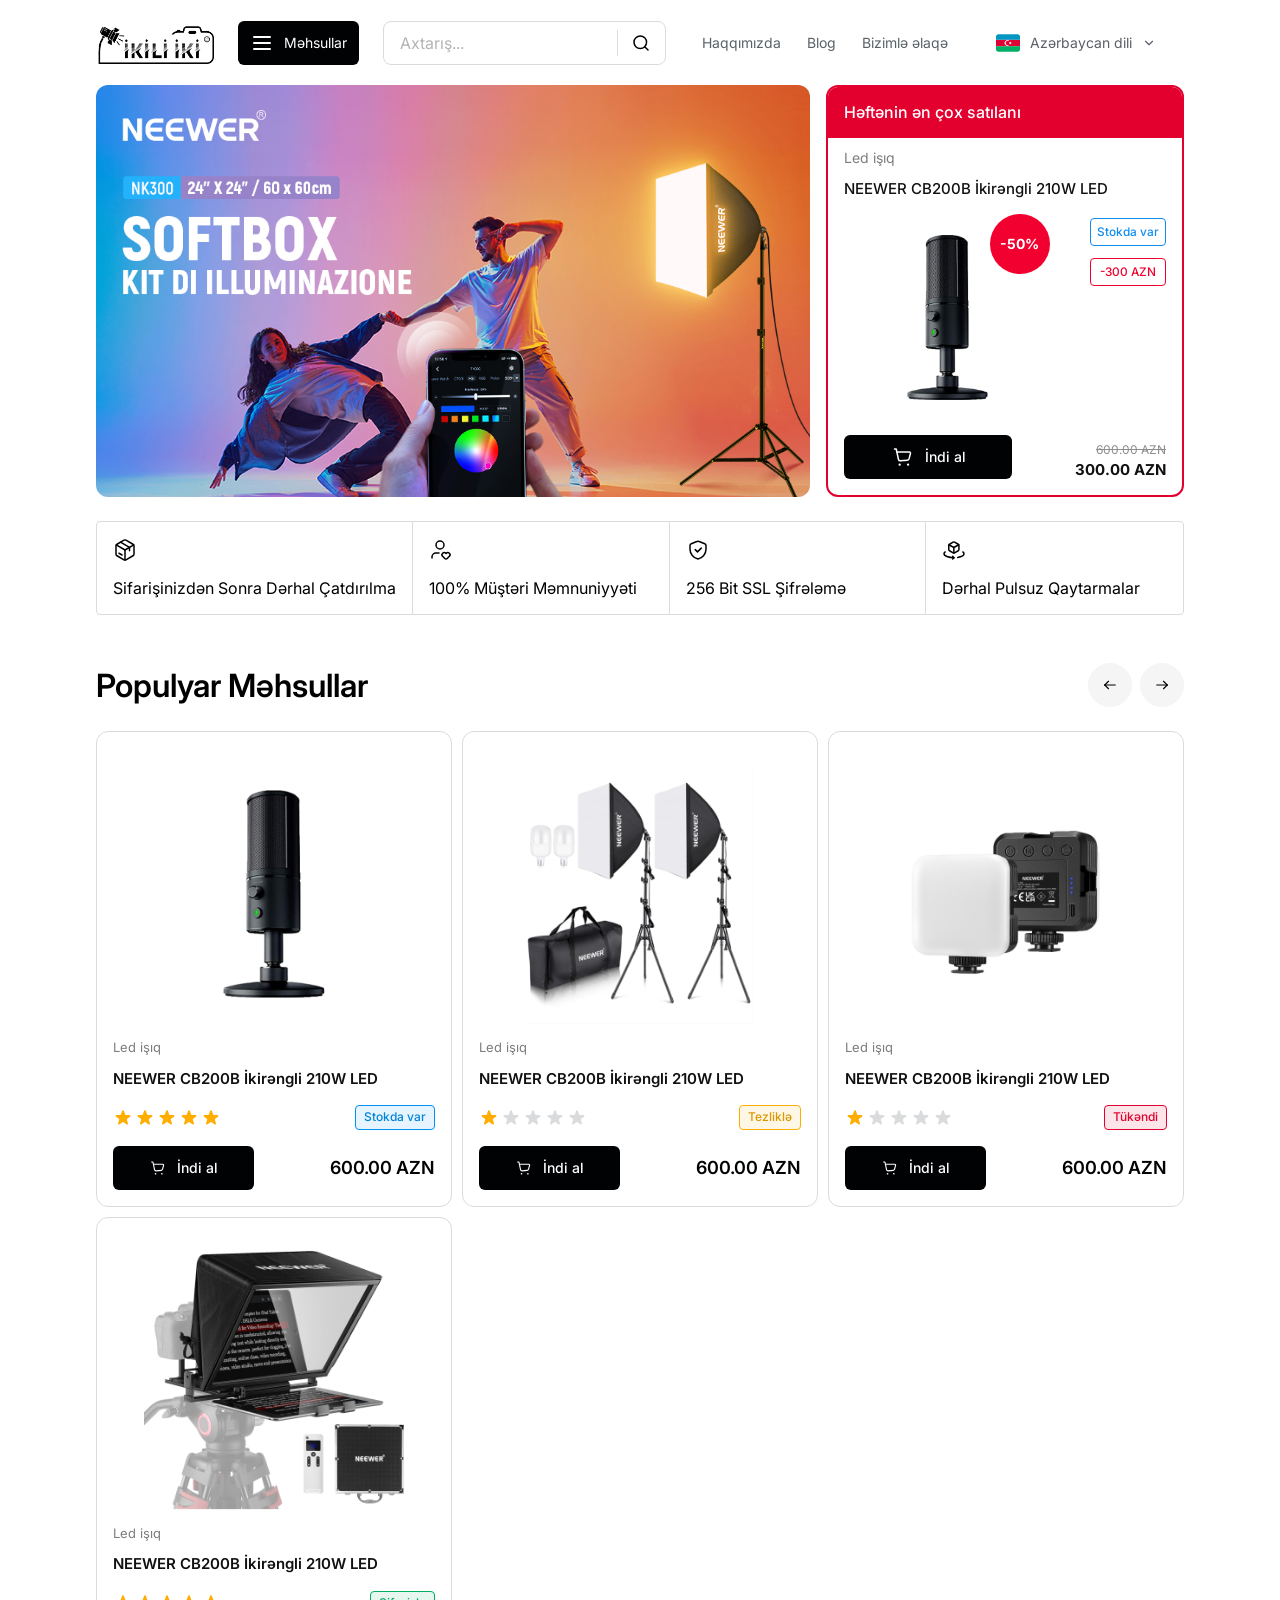
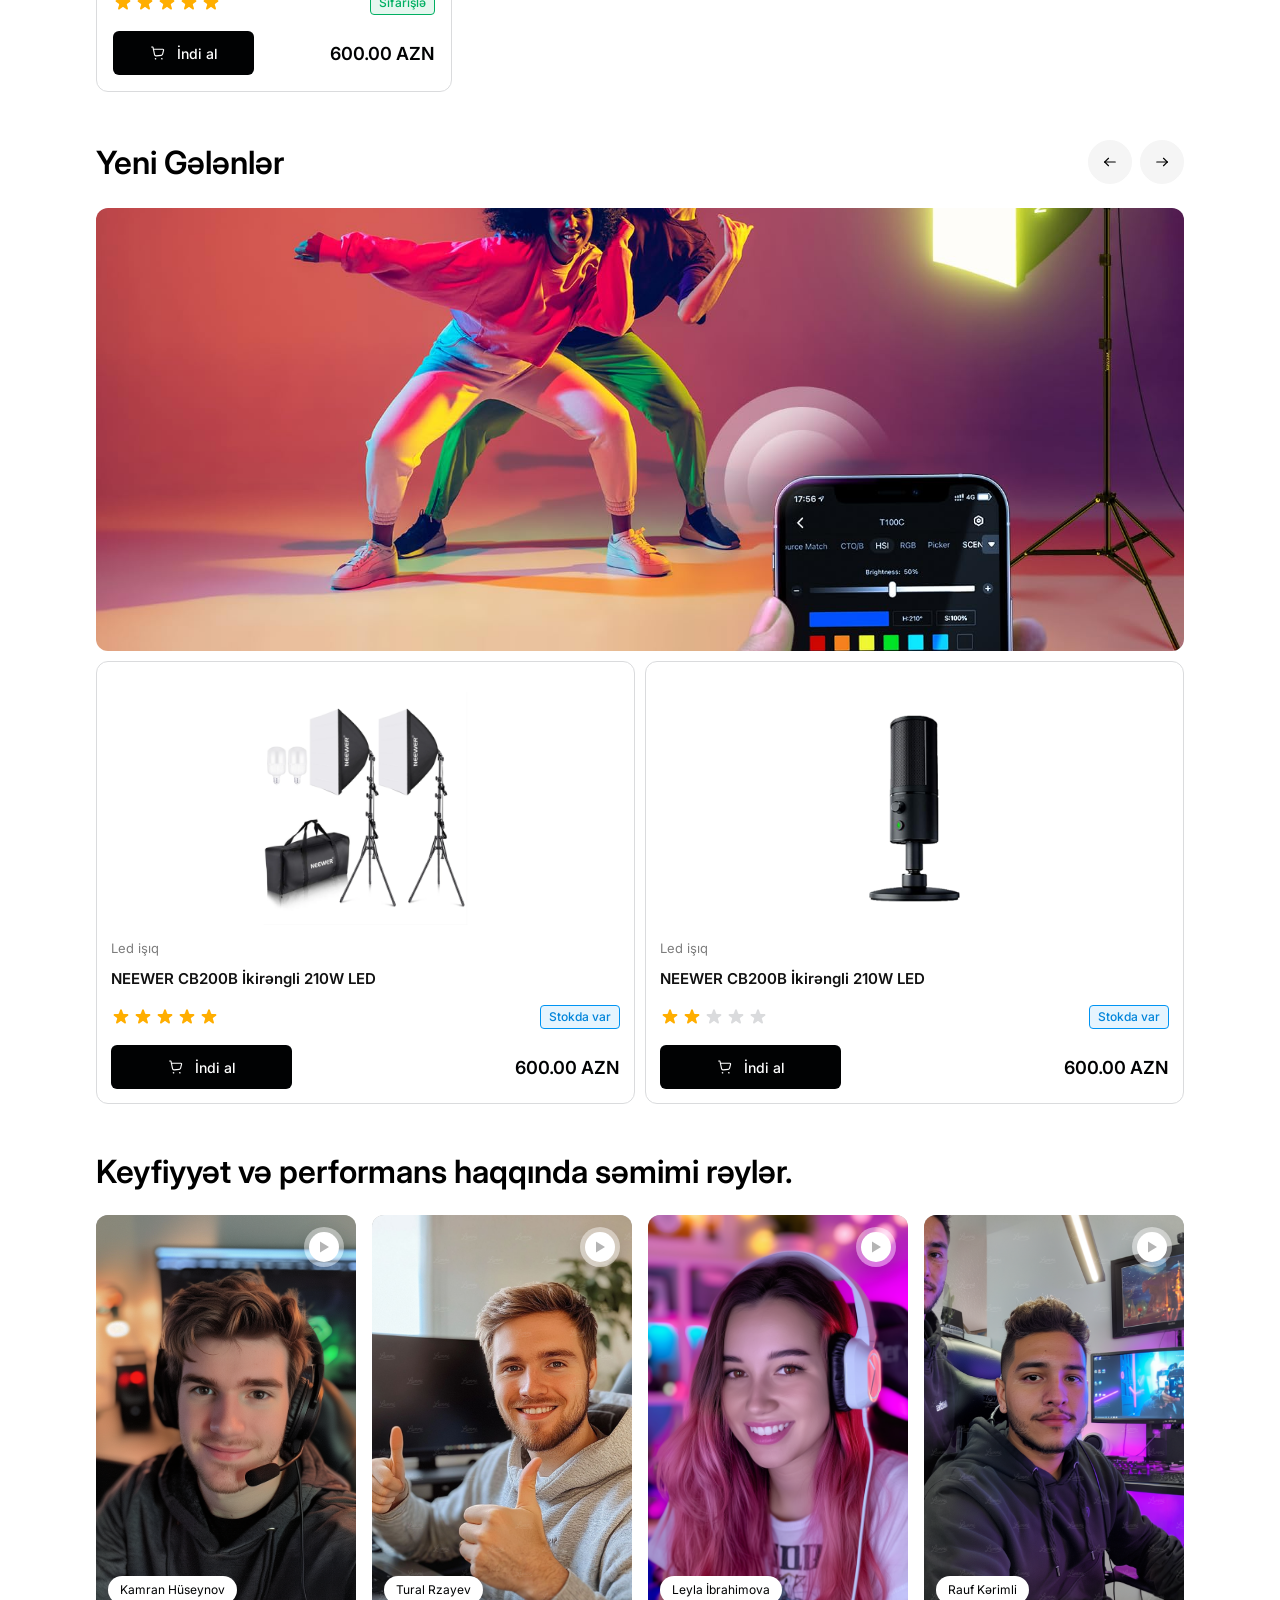
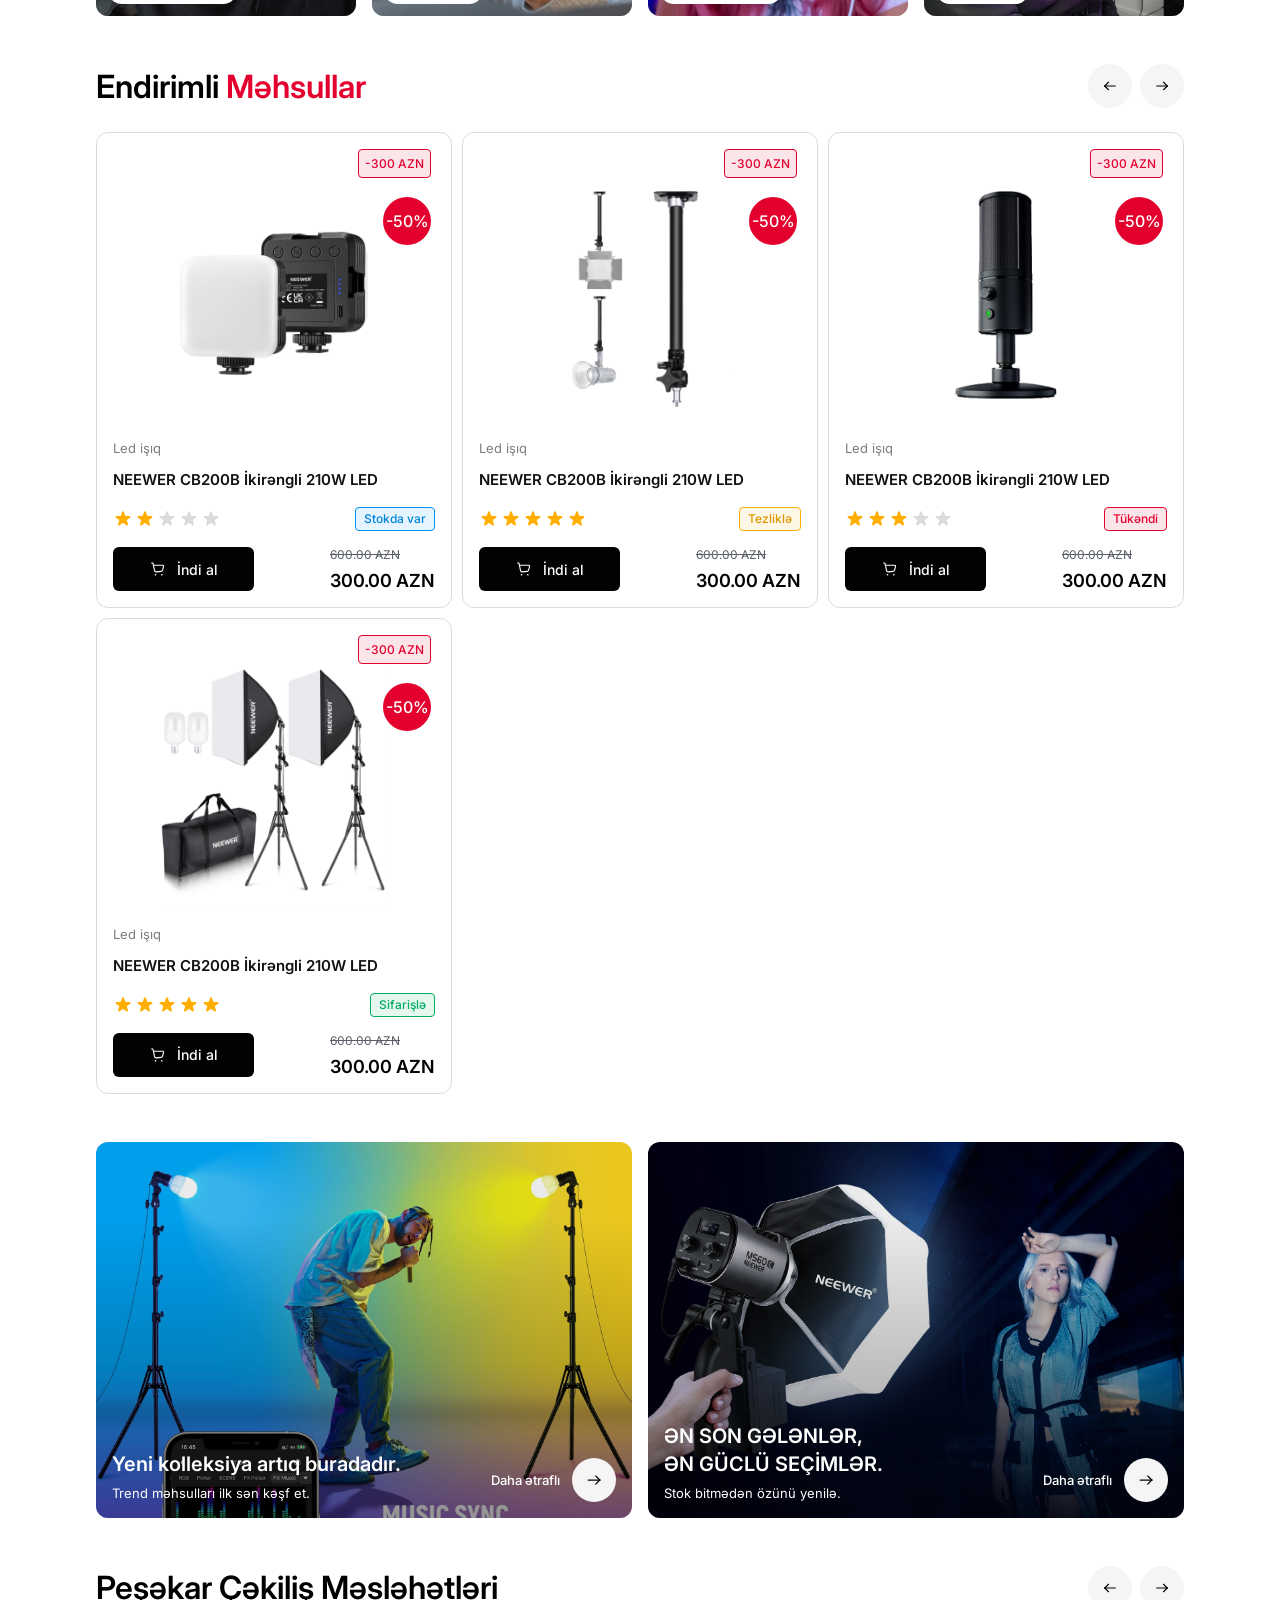
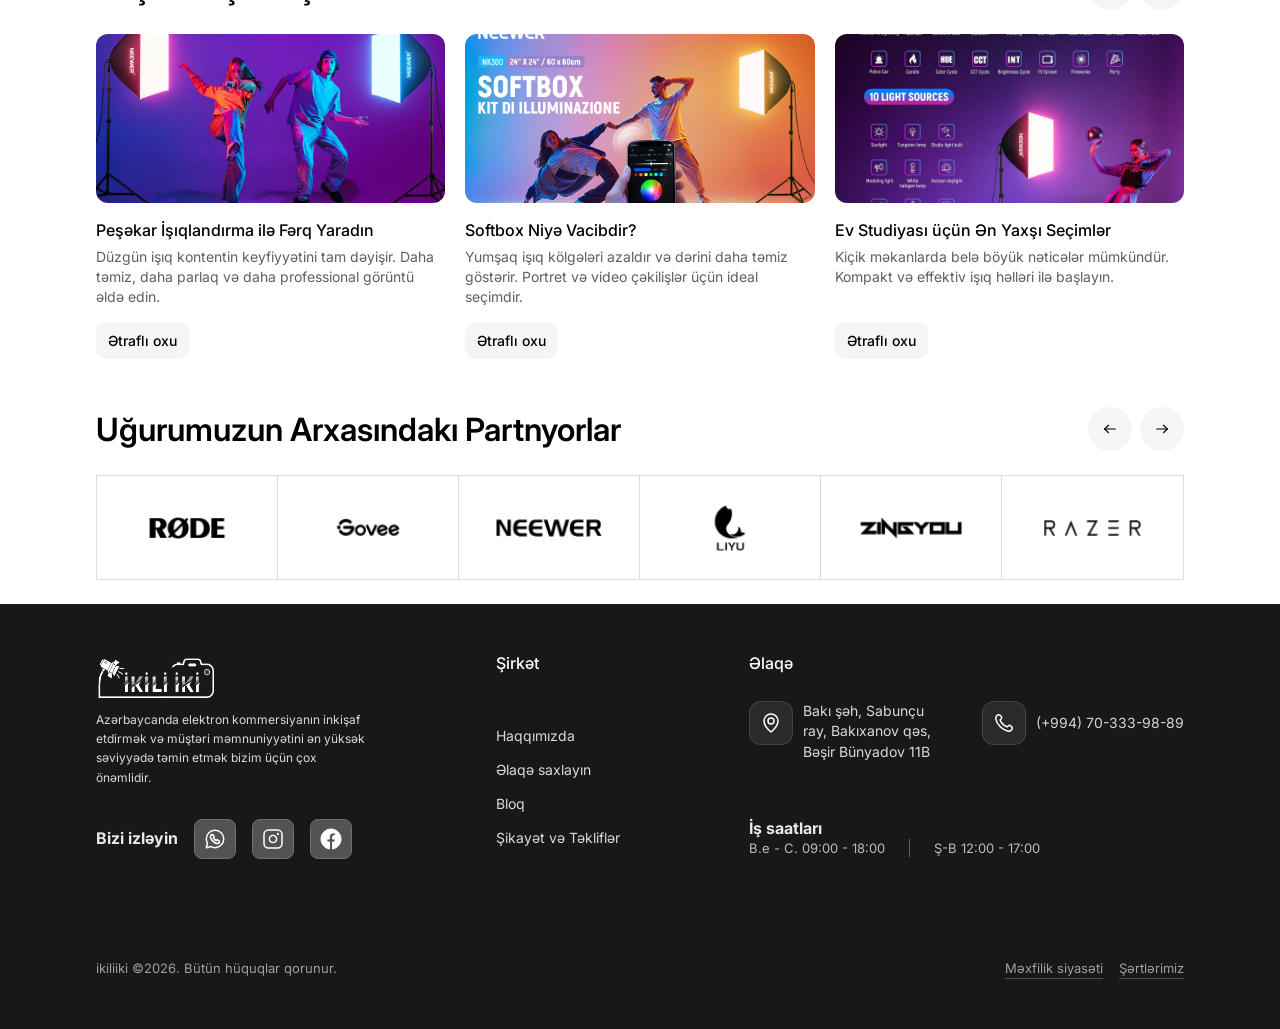
==== commit 02fc2f7f: "update ikili v3.8" ====
--- a/index.html
+++ b/index.html
@@ -1045,7 +1045,7 @@
                         <h3 class="promo-duo__title">Yeni kolleksiya artıq buradadır.</h3>
                         <p class="promo-duo__text">Trend məhsulları ilk sən kəşf et.</p>
                     </div>
-                    <a class="promo-duo__link" href="#">
+                    <a class="promo-duo__link" href="blog-details.html">
                         Daha ətraflı
                         <span class="promo-duo__arrow" aria-hidden="true">
                             <svg xmlns="http://www.w3.org/2000/svg" width="24" height="24" viewBox="0 0 24 24"
@@ -1069,7 +1069,7 @@
                         <h3 class="promo-duo__title">ƏN SON GƏLƏNLƏR,<br />ƏN GÜCLÜ SEÇİMLƏR.</h3>
                         <p class="promo-duo__text">Stok bitmədən özünü yenilə.</p>
                     </div>
-                    <a class="promo-duo__link" href="#">
+                    <a class="promo-duo__link" href="blog-details.html">
                         Daha ətraflı
                         <span class="promo-duo__arrow" aria-hidden="true">
                             <svg xmlns="http://www.w3.org/2000/svg" width="24" height="24" viewBox="0 0 24 24"
@@ -1253,8 +1253,9 @@
 
     <script src="https://cdn.jsdelivr.net/npm/gsap@3.12.5/dist/gsap.min.js"></script>
     <script type="module" src="assets/js/main.js"></script>
-
-    <script src="https://cdn.jsdelivr.net/npm/bootstrap@5.3.8/dist/js/bootstrap.bundle.min.js"
+    <script type="module" src="assets/js/service/initBlogTipsSlider.js"></script>
+
+    <script src="https://cdn.jsdelivr.net/npm/bootstrap@5.3.8/dist/js/bootstrap.bundle.min.js"
         integrity="sha384-FKyoEForCGlyvwx9Hj09JcYn3nv7wiPVlz7YYwJrWVcXK/BmnVDxM+D2scQbITxI" crossorigin="anonymous">
         </script>
     </div>
--- a/assets/css/style.css
+++ b/assets/css/style.css
@@ -7,7 +7,7 @@
 }
 
 :root {
-  --page-gutter: clamp(0.75rem, 2vw, 1.5rem);
+  --page-gutter: clamp(0.5rem, 7.5vw, 6.25rem);
 }
 
 #header-placeholder {
@@ -157,6 +157,18 @@
   gap: 0.5rem;
 }
 
+@media only screen and (max-width: 768px) {
+  .section-header__title {
+    font-size: clamp(1.25rem, 4.2vw, 2rem);
+    line-height: 120%;
+  }
+}
+@media only screen and (max-width: 600px) {
+  .section-header__title {
+    font-size: clamp(1.25rem, 4.2vw, 2rem);
+    line-height: 120%;
+  }
+}
 .products__card {
   display: flex;
   justify-content: flex-start;
@@ -968,6 +980,28 @@
   background: #f5f5f5;
 }
 
+@media only screen and (max-width: 768px) {
+  .section-header__btn {
+    width: clamp(2.25rem, 6.5vw, 2.75rem);
+    height: clamp(2.25rem, 6.5vw, 2.75rem);
+    padding: clamp(0.45rem, 1.8vw, 0.75rem);
+  }
+  .section-header__btn svg {
+    width: clamp(1.125rem, 3.4vw, 1.5rem);
+    height: clamp(1.125rem, 3.4vw, 1.5rem);
+  }
+}
+@media only screen and (max-width: 600px) {
+  .section-header__btn {
+    width: clamp(2.25rem, 6.5vw, 2.75rem);
+    height: clamp(2.25rem, 6.5vw, 2.75rem);
+    padding: clamp(0.45rem, 1.8vw, 0.75rem);
+  }
+  .section-header__btn svg {
+    width: clamp(1.125rem, 3.4vw, 1.5rem);
+    height: clamp(1.125rem, 3.4vw, 1.5rem);
+  }
+}
 .testimonials__play {
   position: absolute;
   right: 0.75rem;
@@ -1927,7 +1961,7 @@
     min-width: 0;
   }
   .header__logo-img {
-    width: 8.25rem;
+    width: 7.375rem;
     height: auto;
   }
   .header__products {
@@ -2020,7 +2054,7 @@
     min-width: 0;
   }
   .header__logo-img {
-    width: 8.25rem;
+    width: 7.375rem;
     height: auto;
   }
   .header__products {
@@ -2110,7 +2144,7 @@
     padding-block: 0;
   }
   .header__logo-img {
-    width: 7.625rem;
+    width: 7.375rem;
   }
   .header__products {
     max-width: 9.5rem;
@@ -2140,7 +2174,7 @@
     padding-block: 0;
   }
   .header__logo-img {
-    width: 7.625rem;
+    width: 7.375rem;
   }
   .header__products {
     max-width: 9.5rem;
@@ -2162,7 +2196,7 @@
     --header-height: 5.3125rem;
   }
   .header__logo-img {
-    width: 6.875rem;
+    width: 7.375rem;
     height: auto;
   }
   .header__products {
@@ -2183,6 +2217,16 @@
 }
 
 @media only screen and (max-width: 991px) {
+  .header__inner {
+    display: flex;
+    justify-content: space-between;
+    align-items: center;
+    flex-direction: row;
+    gap: 1rem;
+  }
+  .header__search, .header__nav, .header__lang-wrap, .header__lang, .header__phone {
+    display: none !important;
+  }
   .page--about .header,
   .page--blog-details .header,
   .page--blog .header,
@@ -2201,7 +2245,7 @@
   .page--home .header__logo {
     width: 100%;
     min-width: 0;
-    max-width: 6.875rem;
+    max-width: 7.375rem;
   }
   .page--about .header__logo-img,
   .page--blog-details .header__logo-img,
@@ -2234,7 +2278,7 @@
   .page--contact .header__logo-img,
   .page--home .header__logo-img {
     width: 100%;
-    max-width: 7.625rem;
+    max-width: 7.375rem;
     height: auto;
   }
   .page--about .header__products,
@@ -2279,7 +2323,7 @@
   .page--contact .header__logo-img,
   .page--home .header__logo-img {
     width: 100%;
-    max-width: 7.625rem;
+    max-width: 7.375rem;
     height: auto;
   }
   .page--about .header__products,
@@ -3903,7 +3947,7 @@
   gap: 1rem;
   padding: 1rem;
   border-right: 0.0625rem solid #dadbdd;
-  border-radius: 0.25rem;
+  border-radius: 0;
 }
 .features__item:last-child {
   border-right: none;
@@ -3926,6 +3970,22 @@
   line-height: normal;
 }
 
+@media only screen and (max-width: 1200px) {
+  .features__container {
+    grid-template-columns: repeat(2, minmax(0, 1fr));
+    border: none;
+    border-radius: 0.25rem;
+    overflow: visible;
+    gap: 1rem;
+  }
+  .features__item {
+    border: 0.0625rem solid #dadbdd;
+    border-radius: 0.25rem;
+  }
+  .features__item:last-child {
+    border-right: 0.0625rem solid #dadbdd;
+  }
+}
 @media only screen and (max-width: 768px) {
   .features__container {
     display: flex;
@@ -3937,21 +3997,22 @@
     overflow: visible;
   }
   .features__item {
-    border: 0.0625rem solid #dadbdd;
-    border-right: 0.0625rem solid #dadbdd;
-    min-height: 10.625rem;
-    padding: 1.5rem;
-    gap: 2rem;
+    border: 0.0625rem solid #dadbdd !important;
+    border-right: 0.0625rem solid #dadbdd !important;
+    min-height: 6.25rem;
+    padding: 0.75rem;
+    gap: 0.75rem;
+    box-sizing: border-box;
   }
   .features__item:last-child {
-    border-right: 0.0625rem solid #dadbdd;
+    border-right: 0.0625rem solid #dadbdd !important;
   }
   .features__icon svg {
     width: 2rem;
     height: 2rem;
   }
   .features__text {
-    font-size: 1.75rem;
+    font-size: clamp(1rem, 2.4vw, 1.25rem);
     line-height: 140%;
   }
 }
@@ -3966,44 +4027,57 @@
     overflow: visible;
   }
   .features__item {
-    border: 0.0625rem solid #dadbdd;
-    border-right: 0.0625rem solid #dadbdd;
-    min-height: 10.625rem;
-    padding: 1.5rem;
-    gap: 2rem;
+    border: 0.0625rem solid #dadbdd !important;
+    border-right: 0.0625rem solid #dadbdd !important;
+    min-height: 6.25rem;
+    padding: 0.75rem;
+    gap: 0.75rem;
+    box-sizing: border-box;
   }
   .features__item:last-child {
-    border-right: 0.0625rem solid #dadbdd;
+    border-right: 0.0625rem solid #dadbdd !important;
   }
   .features__icon svg {
     width: 2rem;
     height: 2rem;
   }
   .features__text {
-    font-size: 1.75rem;
+    font-size: clamp(1rem, 2.4vw, 1.25rem);
     line-height: 140%;
   }
 }
 @media only screen and (max-width: 480px) {
   .features__item {
-    min-height: 8.5rem;
-    padding: 1rem;
-    gap: 1.25rem;
+    border: 0.0625rem solid #dadbdd !important;
+    border-right: 0.0625rem solid #dadbdd !important;
+    min-height: 6rem;
+    padding: 0.75rem;
+    gap: 0.75rem;
+    box-sizing: border-box;
   }
   .features__text {
     font-size: 1.125rem;
     line-height: 140%;
+    white-space: normal;
+    text-wrap: wrap;
+    overflow-wrap: anywhere;
   }
 }
 @media only screen and (max-width: 380px) {
   .features__item {
-    min-height: 8.5rem;
-    padding: 1rem;
-    gap: 1.25rem;
+    border: 0.0625rem solid #dadbdd !important;
+    border-right: 0.0625rem solid #dadbdd !important;
+    min-height: 6rem;
+    padding: 0.75rem;
+    gap: 0.75rem;
+    box-sizing: border-box;
   }
   .features__text {
     font-size: 1.125rem;
     line-height: 140%;
+    white-space: normal;
+    text-wrap: wrap;
+    overflow-wrap: anywhere;
   }
 }
 .products-section {
@@ -4141,6 +4215,10 @@
   .products__container {
     gap: 0.75rem;
   }
+  .products__container .section-header__title {
+    font-size: clamp(1.5rem, 5vw, 1.75rem);
+    line-height: 120%;
+  }
   .products__grid {
     grid-template-columns: 1fr;
     border: 0;
@@ -4153,6 +4231,10 @@
   .products__container {
     gap: 0.75rem;
   }
+  .products__container .section-header__title {
+    font-size: clamp(1.5rem, 5vw, 1.75rem);
+    line-height: 120%;
+  }
   .products__grid {
     grid-template-columns: 1fr;
     border: 0;
@@ -4163,12 +4245,14 @@
 }
 @media only screen and (max-width: 380px) {
   .products__container .section-header {
-    flex-direction: column;
-    align-items: flex-start;
+    flex-direction: row;
+    align-items: center;
+    justify-content: space-between;
     gap: 0.5rem;
   }
   .products__container .section-header__nav {
-    display: none;
+    display: inline-flex;
+    flex-shrink: 0;
   }
   .products__grid {
     overflow: hidden;
@@ -4727,17 +4811,18 @@
   flex-direction: column;
   gap: 1rem;
 }
-.blog-detail__head {
+.blog-detail__heading {
   display: flex;
   justify-content: space-between;
   align-items: center;
   flex-direction: row;
   gap: 1rem;
+  flex-wrap: wrap;
 }
 .blog-detail__title {
   margin: 0;
   color: #010203;
-  font-size: clamp(1.75rem, 3vw, 2.5rem);
+  font-size: 2rem;
   font-weight: 600;
   line-height: 1.15;
 }
@@ -4745,6 +4830,7 @@
   color: #5a6268;
   font-size: 1rem;
   font-weight: 400;
+  line-height: 1.2;
 }
 .blog-detail__article {
   display: flex;
@@ -4782,7 +4868,7 @@
 .blog-detail__content h2 {
   margin: 0;
   color: #010203;
-  font-size: 1.875rem;
+  font-size: 1.625rem;
   font-weight: 600;
   line-height: 1.3;
 }
@@ -4790,7 +4876,7 @@
 .blog-detail__content .blog-detail__subheading {
   margin: 0;
   color: #010203;
-  font-size: 1.125rem;
+  font-size: 1rem;
   font-weight: 600;
   font-style: italic;
   line-height: 1.35;
@@ -4798,7 +4884,7 @@
 .blog-detail__content p {
   margin: 0;
   color: #010203;
-  font-size: 1rem;
+  font-size: 0.9375rem;
   font-weight: 500;
   line-height: 140%;
 }
@@ -4815,7 +4901,7 @@
 }
 .blog-detail__content li {
   color: #010203;
-  font-size: 1rem;
+  font-size: 0.9375rem;
   line-height: 1.55;
 }
 
@@ -4895,10 +4981,6 @@
   line-height: 1.15;
 }
 
-.page--contact {
-  --page-gutter: clamp(0.75rem, 2vw, 1.5rem);
-}
-
 .contact-page {
   padding: 0 0 2rem;
 }
@@ -4906,7 +4988,6 @@
   width: 100%;
   max-width: none;
   margin-inline: auto;
-  padding-inline: var(--page-gutter);
   display: flex;
   justify-content: flex-start;
   align-items: stretch;
@@ -4919,6 +5000,10 @@
   align-items: stretch;
   flex-direction: column;
   gap: 1.5rem;
+}
+
+.page--contact .contact-page__container {
+  padding-inline: var(--page-gutter) !important;
 }
 
 .contact-top {
@@ -5208,6 +5293,11 @@
   gap: 1rem;
 }
 
+@media only screen and (max-width: 1200px) {
+  .contact-features .features__container {
+    grid-template-columns: 1fr;
+  }
+}
 .contact-faq {
   padding-block: 1.5rem;
   display: flex;
@@ -5301,6 +5391,8 @@
   align-items: stretch;
   flex-direction: column;
   gap: 0;
+  --thumb-size: 7.125rem;
+  --thumb-gap: 0.75rem;
   width: auto;
   max-width: none;
   flex: 1 1 0;
@@ -5354,16 +5446,28 @@
   gap: 0;
 }
 .pd-gallery__thumbs {
-  display: flex;
-  justify-content: center;
+  display: grid;
+  grid-template-columns: auto minmax(0, 1fr) auto;
   align-items: center;
-  flex-direction: row;
-  gap: 0.75rem;
+  gap: var(--thumb-gap);
   align-self: stretch;
 }
+.pd-gallery__thumbs-viewport {
+  width: calc(var(--thumb-size) * 4 + var(--thumb-gap) * 3);
+  max-width: 100%;
+  overflow: hidden;
+  margin-inline: auto;
+}
+.pd-gallery__thumbs-track {
+  display: flex;
+  gap: var(--thumb-gap);
+  transition: transform 0.3s ease;
+  will-change: transform;
+}
 .pd-gallery__thumb {
-  width: 7.125rem;
-  height: 7.125rem;
+  width: var(--thumb-size);
+  height: var(--thumb-size);
+  flex: 0 0 var(--thumb-size);
   border: 0.0625rem solid #dadbdd;
   border-radius: 0.5rem;
   overflow: hidden;
@@ -5380,6 +5484,7 @@
 .pd-gallery__arrow {
   width: 2rem;
   height: 2rem;
+  flex-shrink: 0;
   border-radius: 0.5rem;
   border: 0.0625rem solid #dadbdd;
   background: #f5f5f5;
@@ -5826,11 +5931,11 @@
     grid-area: logo;
     min-width: 0;
     width: 100%;
-    max-width: 7rem;
+    max-width: 7.375rem;
   }
   .page--product-details .header__logo-img {
     width: 100%;
-    max-width: 7rem;
+    max-width: 7.375rem;
     height: auto;
   }
   .page--product-details .header__products {
@@ -5869,11 +5974,11 @@
     grid-area: logo;
     min-width: 0;
     width: 100%;
-    max-width: 7rem;
+    max-width: 7.375rem;
   }
   .page--product-details .header__logo-img {
     width: 100%;
-    max-width: 7rem;
+    max-width: 7.375rem;
     height: auto;
   }
   .page--product-details .header__products {
@@ -5908,10 +6013,10 @@
     padding-block: 1rem;
   }
   .page--product-details .header__logo {
-    max-width: 6rem;
+    max-width: 7.375rem;
   }
   .page--product-details .header__logo-img {
-    max-width: 6rem;
+    max-width: 7.375rem;
   }
 }
 @media only screen and (max-width: 1400px) {
@@ -5920,10 +6025,7 @@
   }
   .pd-gallery {
     max-width: 33rem;
-  }
-  .pd-gallery__thumb {
-    width: 5.875rem;
-    height: 5.875rem;
+    --thumb-size: 5.875rem;
   }
   .pd-info__title {
     font-size: 1.75rem;
@@ -5942,12 +6044,10 @@
   .pd-gallery {
     width: auto;
     max-width: none;
+    --thumb-size: 4.75rem;
   }
   .pd-gallery__thumbs {
     justify-content: center;
-    width: -moz-fit-content;
-    width: fit-content;
-    max-width: 100%;
     margin-inline: auto;
     align-self: center;
   }
@@ -5958,8 +6058,6 @@
     max-height: 100%;
   }
   .pd-gallery__thumb {
-    width: 4.75rem;
-    height: 4.75rem;
     flex-shrink: 0;
   }
   .pd-actions {
@@ -6109,6 +6207,9 @@
   .pd-main {
     gap: 1rem;
   }
+  .pd-gallery {
+    --thumb-size: 3.375rem;
+  }
   .pd-gallery__hero {
     padding: 0.75rem;
     border-radius: 0.625rem;
@@ -6121,8 +6222,6 @@
     font-size: 1rem;
   }
   .pd-gallery__thumb {
-    width: 3.375rem;
-    height: 3.375rem;
     border-radius: 0.375rem;
   }
   .pd-gallery__arrow {
@@ -6235,6 +6334,9 @@
   .pd-main {
     gap: 1rem;
   }
+  .pd-gallery {
+    --thumb-size: 3.375rem;
+  }
   .pd-gallery__hero {
     padding: 0.75rem;
     border-radius: 0.625rem;
@@ -6247,8 +6349,6 @@
     font-size: 1rem;
   }
   .pd-gallery__thumb {
-    width: 3.375rem;
-    height: 3.375rem;
     border-radius: 0.375rem;
   }
   .pd-gallery__arrow {
@@ -6438,4 +6538,216 @@
     width: 100%;
     max-width: 100%;
   }
+}
+.complaints-page {
+  padding: 0 0 2rem;
+}
+.complaints-page__container {
+  width: 100%;
+  max-width: none;
+  margin-inline: auto;
+  padding-inline: var(--page-gutter);
+  display: flex;
+  justify-content: flex-start;
+  align-items: stretch;
+  flex-direction: column;
+  gap: 1.5rem;
+}
+.complaints-page__title {
+  margin: 0;
+  color: #2d364b;
+  font-size: clamp(1.75rem, 3vw, 2.75rem);
+  font-weight: 600;
+  line-height: 1.05;
+}
+
+.complaints-form__panel {
+  border: 0.0625rem solid #dadbdd;
+  border-radius: 0.75rem;
+  background: #fff;
+  padding: 2rem;
+  display: flex;
+  justify-content: flex-start;
+  align-items: stretch;
+  flex-direction: column;
+  gap: 1.25rem;
+}
+.complaints-form .contact-form__label {
+  color: #010203;
+  font-size: 1rem;
+  font-weight: 500;
+}
+.complaints-form .contact-form__input,
+.complaints-form .contact-form__textarea {
+  background: #fff;
+  border-radius: 0.625rem;
+  border-color: #dadbdd;
+  color: #5a6268;
+  font-size: 1.125rem;
+}
+.complaints-form .contact-form__input::-moz-placeholder, .complaints-form .contact-form__textarea::-moz-placeholder {
+  color: #b5b5b5;
+  font-size: 1rem;
+}
+.complaints-form .contact-form__input::placeholder,
+.complaints-form .contact-form__textarea::placeholder {
+  color: #b5b5b5;
+  font-size: 1rem;
+}
+.complaints-form .contact-form__input {
+  height: 3.5rem;
+  padding-inline: 1rem;
+}
+.complaints-form .contact-form__textarea {
+  min-height: 7rem;
+  padding: 0.875rem 1rem;
+  resize: vertical;
+}
+.complaints-form__footer {
+  display: flex;
+  justify-content: flex-end;
+  align-items: center;
+  flex-direction: row;
+  gap: 1rem;
+  flex-wrap: wrap;
+  margin-top: 0.25rem;
+}
+.complaints-form__captcha {
+  width: min(27rem, 100%);
+  min-height: 5.5rem;
+  border: 0.0625rem solid #dadbdd;
+  border-radius: 0.375rem;
+  background: #fff;
+  padding: 1rem;
+  display: flex;
+  justify-content: space-between;
+  align-items: center;
+  flex-direction: row;
+  gap: 0.75rem;
+}
+.complaints-form__captcha-status {
+  color: #1e232f;
+  font-size: 1.25rem;
+  font-weight: 500;
+  line-height: 1;
+}
+.complaints-form__captcha-brand {
+  color: #616a7c;
+  font-size: 1rem;
+  font-weight: 600;
+  text-transform: uppercase;
+  letter-spacing: 0.06em;
+}
+.complaints-form__submit {
+  min-width: 8.75rem;
+  min-height: 3rem;
+  border: 0.0625rem solid #dadbdd;
+  border-radius: 0.375rem;
+  background: #010203;
+  color: #fff;
+  font-size: 1rem;
+  font-weight: 700;
+  line-height: 1;
+  padding: 0.625rem 1.25rem;
+}
+
+@media only screen and (max-width: 1200px) {
+  .complaints-form__panel {
+    padding: 1.5rem;
+  }
+  .complaints-form .contact-form__input,
+  .complaints-form .contact-form__textarea {
+    font-size: 1.0625rem;
+  }
+  .complaints-form__captcha-status, .complaints-form__submit {
+    font-size: 1rem;
+  }
+}
+@media only screen and (max-width: 768px) {
+  .complaints-page__container {
+    gap: 1.25rem;
+  }
+  .complaints-form__panel {
+    padding: 1rem;
+    gap: 1rem;
+  }
+  .complaints-form .contact-form__row {
+    grid-template-columns: 1fr;
+    gap: 0.75rem;
+  }
+  .complaints-form .contact-form__input {
+    height: 3.25rem;
+    padding-inline: 0.875rem;
+    font-size: 1.125rem;
+  }
+  .complaints-form .contact-form__textarea {
+    min-height: 7rem;
+    font-size: 1.125rem;
+    padding: 0.75rem;
+  }
+  .complaints-form__footer {
+    width: 100%;
+    align-items: stretch;
+    justify-content: stretch;
+    flex-direction: column;
+    gap: 0.75rem;
+  }
+  .complaints-form__captcha, .complaints-form__submit {
+    width: 100%;
+    min-width: 0;
+  }
+  .complaints-form__submit {
+    min-height: 3.25rem;
+    font-size: 1.125rem;
+  }
+  .complaints-form__captcha-status {
+    font-size: 1.125rem;
+  }
+  .complaints-form__captcha-brand {
+    font-size: 0.875rem;
+  }
+}
+@media only screen and (max-width: 600px) {
+  .complaints-page__container {
+    gap: 1.25rem;
+  }
+  .complaints-form__panel {
+    padding: 1rem;
+    gap: 1rem;
+  }
+  .complaints-form .contact-form__row {
+    grid-template-columns: 1fr;
+    gap: 0.75rem;
+  }
+  .complaints-form .contact-form__input {
+    height: 3.25rem;
+    padding-inline: 0.875rem;
+    font-size: 1.125rem;
+  }
+  .complaints-form .contact-form__textarea {
+    min-height: 7rem;
+    font-size: 1.125rem;
+    padding: 0.75rem;
+  }
+  .complaints-form__footer {
+    width: 100%;
+    align-items: stretch;
+    justify-content: stretch;
+    flex-direction: column;
+    gap: 0.75rem;
+  }
+  .complaints-form__captcha, .complaints-form__submit {
+    width: 100%;
+    min-width: 0;
+  }
+  .complaints-form__submit {
+    min-height: 3.25rem;
+    font-size: 1.125rem;
+  }
+  .complaints-form__captcha-status {
+    font-size: 1.125rem;
+  }
+  .complaints-form__captcha-brand {
+    font-size: 0.875rem;
+  }
 }/*# sourceMappingURL=style.css.map */
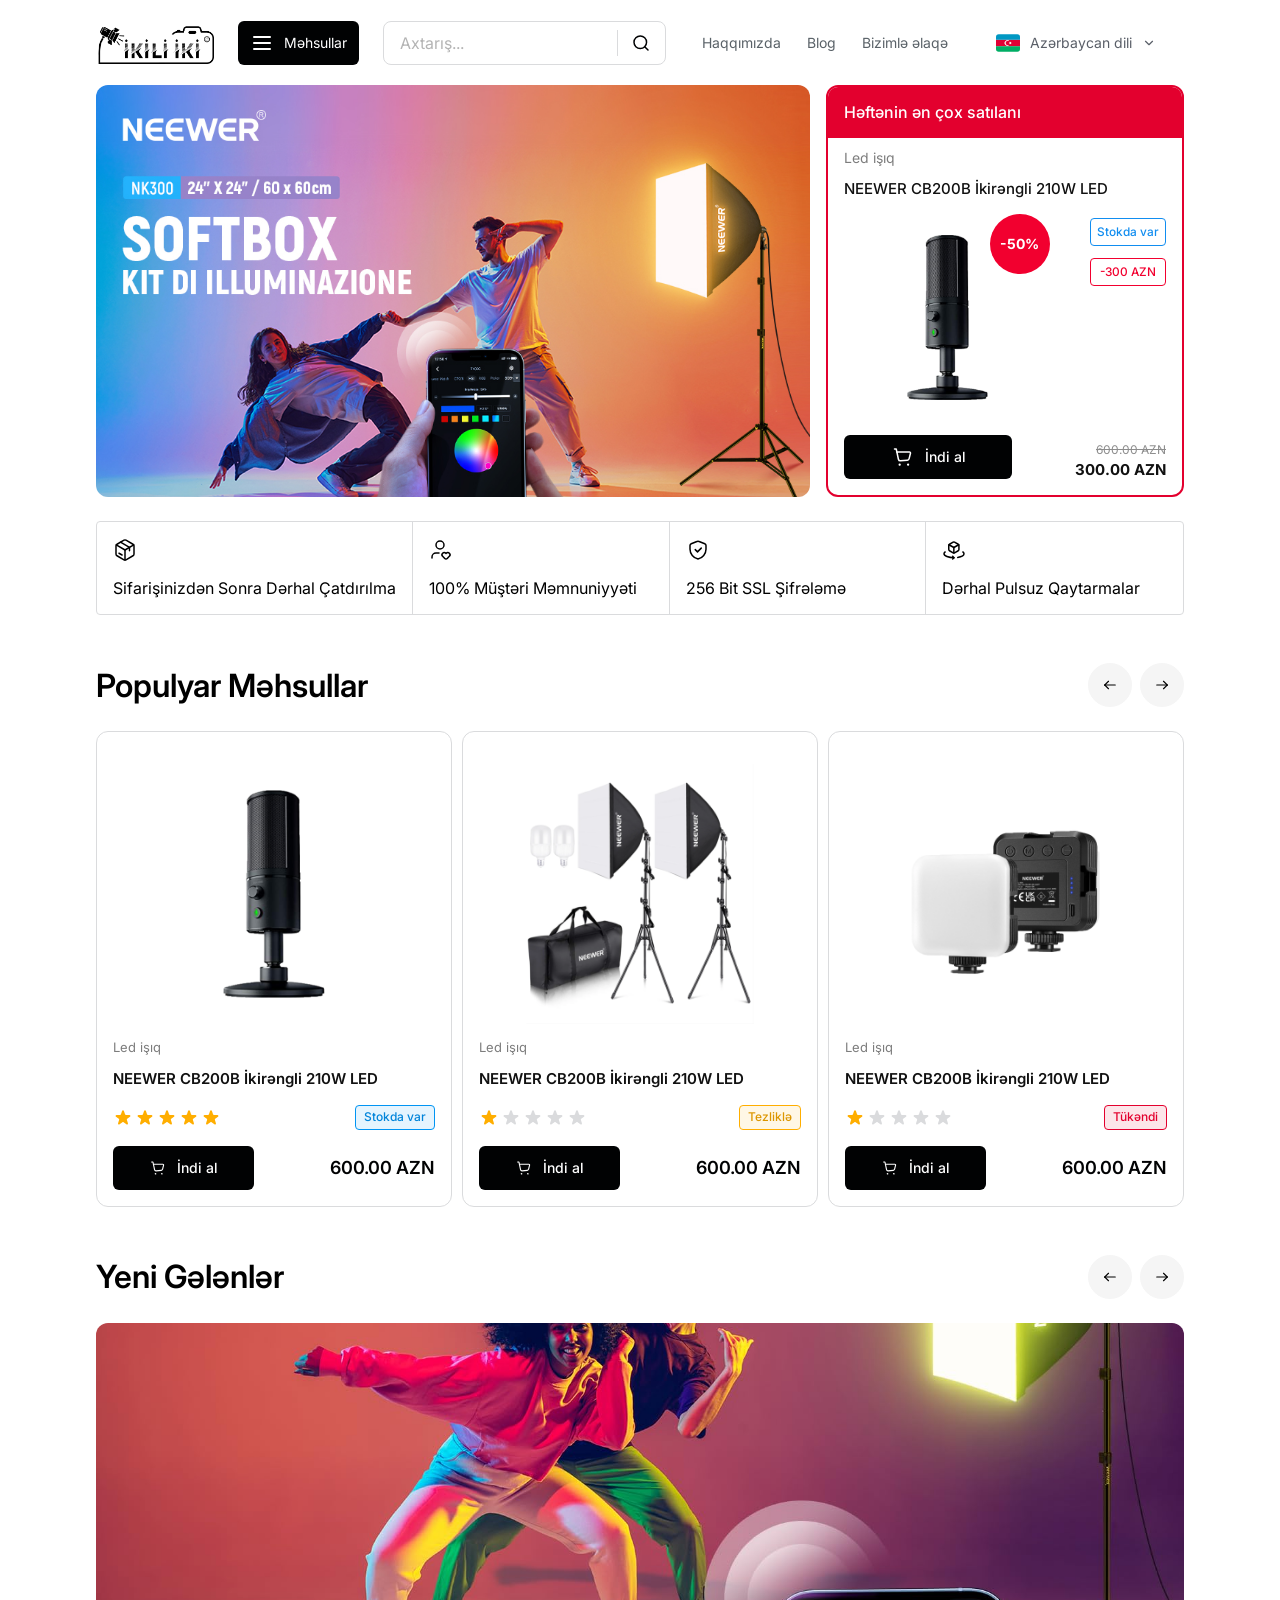
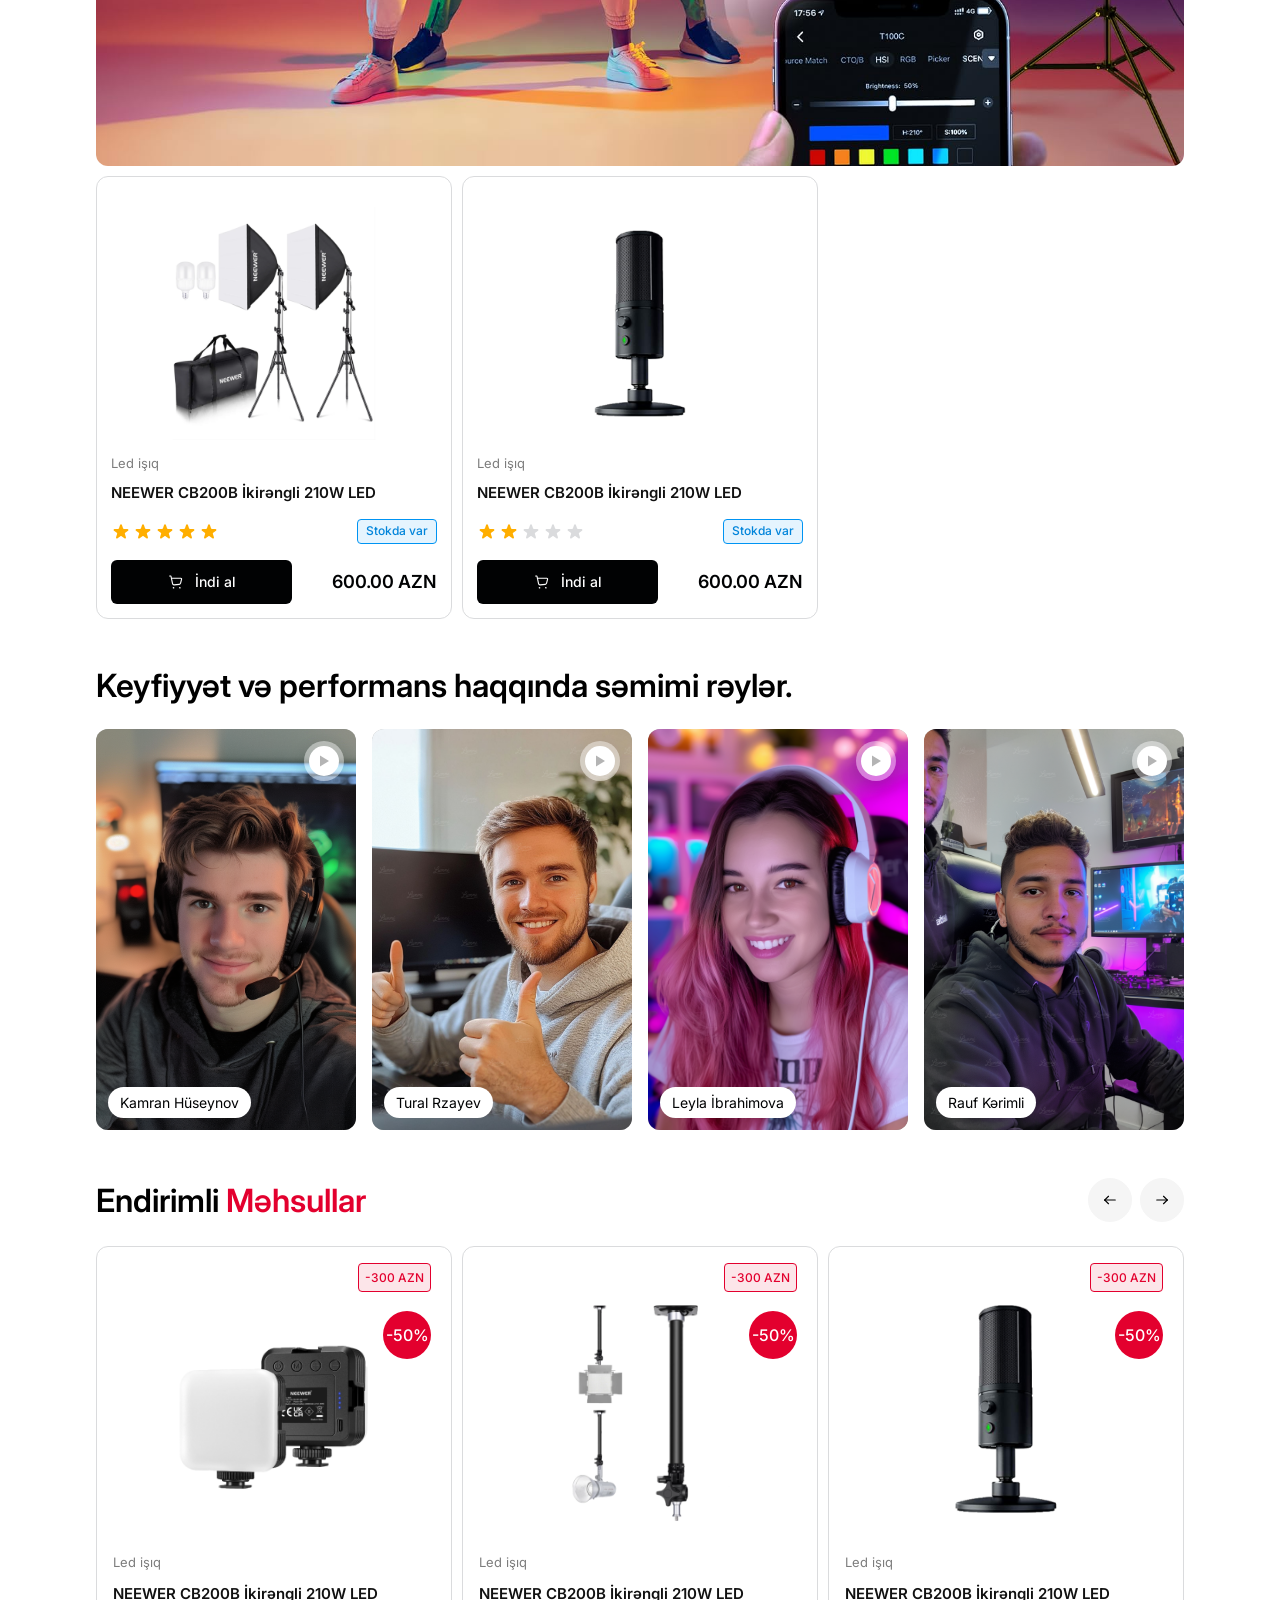
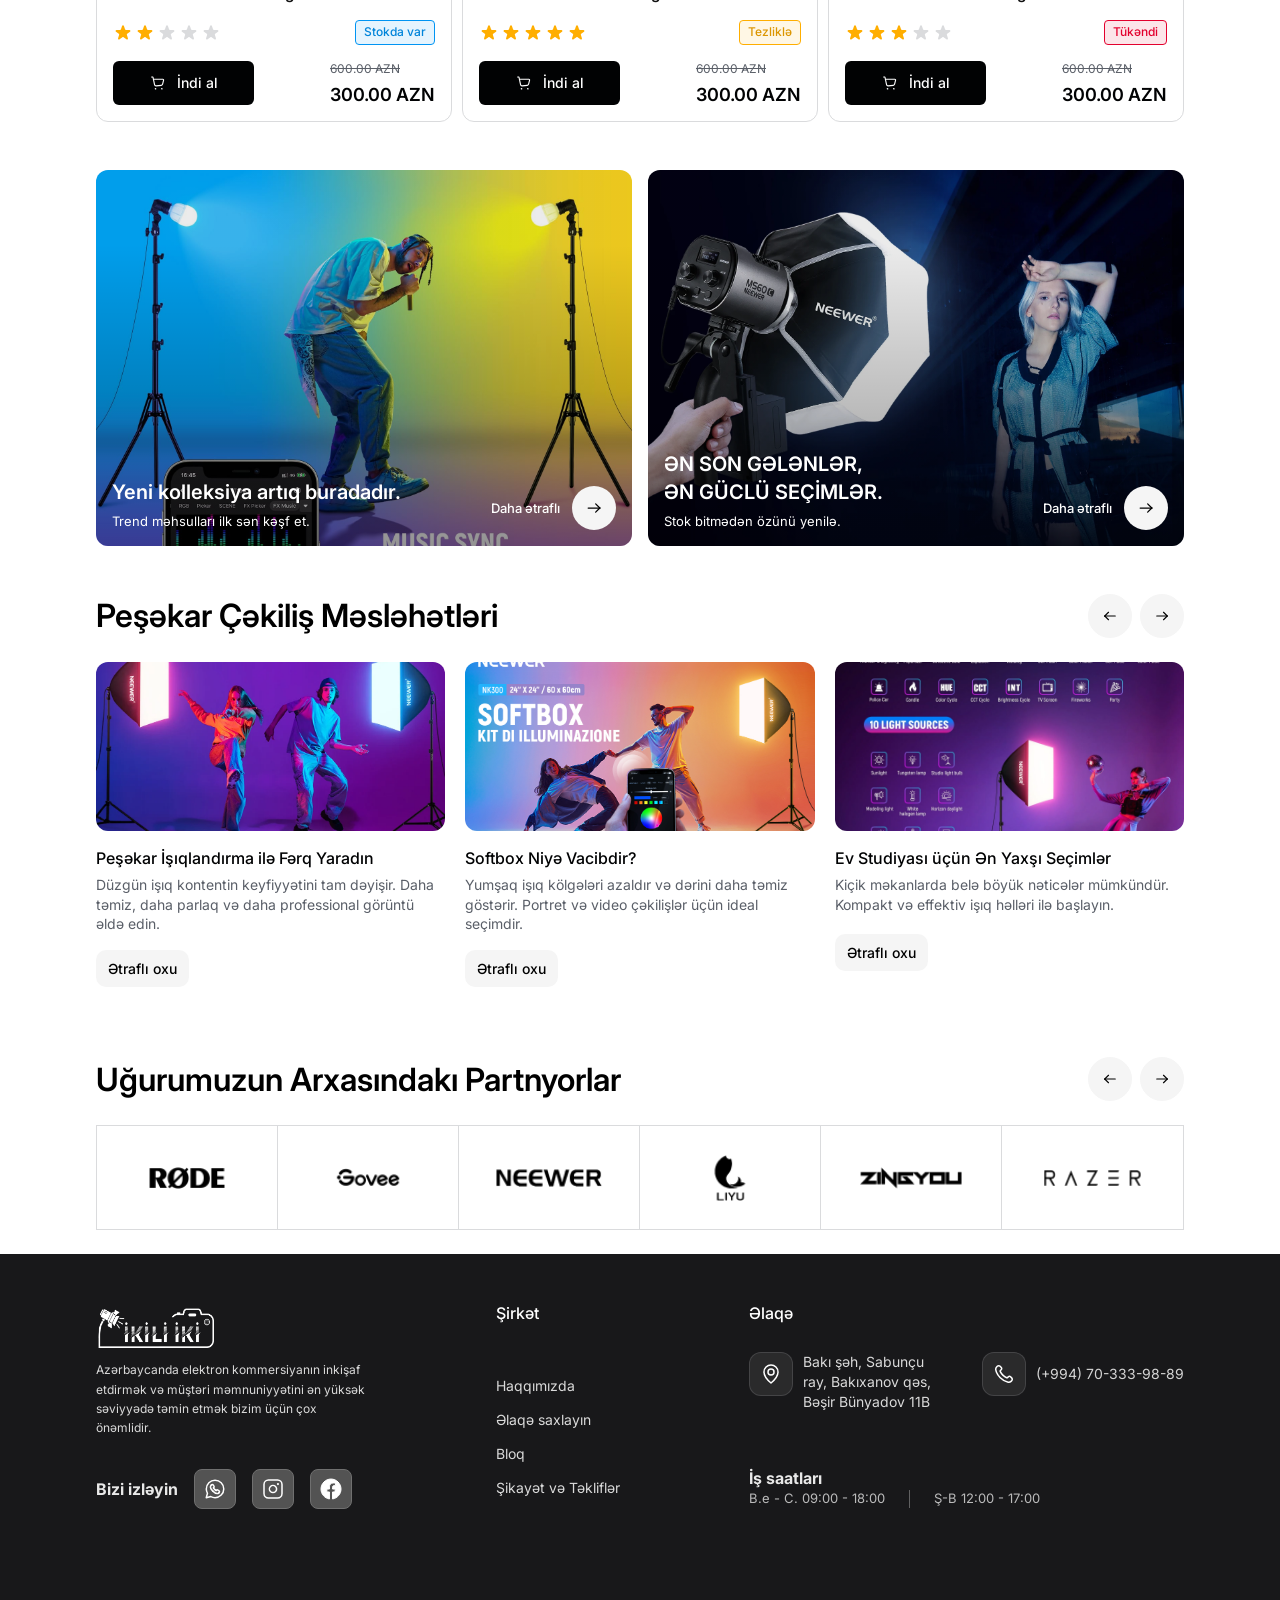
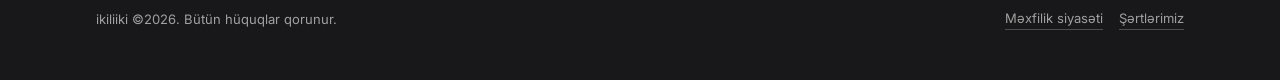
==== commit 501eaf39: "update ikili v3.9" ====
--- a/index.html
+++ b/index.html
@@ -133,7 +133,7 @@
         <!-- * HERO END * -->
 
         <!-- * FEATURES START * -->
-        <section class="features" style="padding: 1.5rem 0;">
+        <section class="features">
             <div class="features__container">
                 <a href="service-advantages.html" class="features__item">
                     <span class="features__icon">
@@ -215,7 +215,7 @@
             <div class="products__container content-section">
 
                 <!-- * SECTION HEADER PRODUCTS * -->
-                <div class="section-header content-section__header">
+                <div class="section-header">
                     <h2 class="section-header__title">Populyar Məhsullar</h2>
                     <div class="section-header__nav">
                         <button class="section-header__btn" aria-label="Əvvəlki">
@@ -496,7 +496,7 @@
         <section class="arrivals-section">
             <div class="arrivals__container content-section">
 
-                <div class="section-header content-section__header">
+                <div class="section-header">
                     <h2 class="section-header__title">Yeni Gələnlər</h2>
                     <div class="section-header__nav">
                         <button class="section-header__btn" aria-label="Əvvəlki">
@@ -663,7 +663,7 @@
         <!-- * TESTIMONIALS START * -->
         <section class="testimonials-section">
             <div class="testimonials__container content-section">
-                <div class="section-header content-section__header">
+                <div class="section-header">
                     <h2 class="section-header__title">Keyfiyyət və performans haqqında səmimi rəylər.</h2>
                 </div>
 
@@ -753,7 +753,7 @@
             <div class="products__container content-section">
 
                 <!-- * SECTION HEADER PRODUCTS * -->
-                <div class="section-header content-section__header">
+                <div class="section-header">
                     <h2 class="section-header__title">Endirimli <span class="section-header__accent">Məhsullar</span></h2>
                     <div class="section-header__nav">
                         <button class="section-header__btn" aria-label="Əvvəlki">
@@ -1091,7 +1091,7 @@
         <!-- * TIPS SECTION START * -->
         <section class="blog-section">
             <div class="blog__container content-section">
-                <div class="section-header content-section__header">
+                <div class="section-header">
                     <h2 class="section-header__title">Peşəkar Çəkiliş Məsləhətləri</h2>
                     <div class="section-header__nav">
                         <button class="section-header__btn" aria-label="Əvvəlki">
@@ -1111,46 +1111,86 @@
                     </div>
                 </div>
 
-                <div class="blog__grid content-section__body">
-                    <article class="blog-card">
-                        <div class="blog-card__media">
-                            <img class="blog-card__img" src="assets/images/b0d7789431c1198e5f66d32dcdfa952d297f5ef8.png"
-                                alt="Peşəkar işıqlandırma məsləhətləri" />
-                        </div>
-                        <div class="blog-card__body">
-                            <h3 class="blog-card__title">Peşəkar İşıqlandırma ilə Fərq Yaradın</h3>
-                            <p class="blog-card__desc">Düzgün işıq kontentin keyfiyyətini tam dəyişir. Daha təmiz, daha
-                                parlaq və daha professional görüntü əldə edin.</p>
-                        </div>
-                        <a href="blog-details.html" class="blog-card__btn">Ətraflı oxu</a>
-                    </article>
-
-                    <article class="blog-card">
-                        <div class="blog-card__media">
-                            <img class="blog-card__img" src="assets/images/cea975b6ca09f62abcdcf15189bfbef5c8f2d111.jpg"
-                                alt="Softbox məsləhətləri" />
-                        </div>
-                        <div class="blog-card__body">
-                            <h3 class="blog-card__title">Softbox Niyə Vacibdir?</h3>
-                            <p class="blog-card__desc">Yumşaq işıq kölgələri azaldır və dərini daha təmiz göstərir. Portret
-                                və video çəkilişlər üçün ideal seçimdir.</p>
-                        </div>
-                        <a href="blog-details.html" class="blog-card__btn">Ətraflı oxu</a>
-                    </article>
-
-                    <article class="blog-card">
-                        <div class="blog-card__media">
-                            <img class="blog-card__img" src="assets/images/620f4f657b9dc7a9757ed7b30d9fbe4eaaf6047e.png"
-                                alt="Ev studiyası seçimləri" />
-                        </div>
-                        <div class="blog-card__body">
-                            <h3 class="blog-card__title">Ev Studiyası üçün Ən Yaxşı Seçimlər</h3>
-                            <p class="blog-card__desc">Kiçik məkanlarda belə böyük nəticələr mümkündür. Kompakt və effektiv
-                                işıq həlləri ilə başlayın.</p>
-                        </div>
-                        <a href="blog-details.html" class="blog-card__btn">Ətraflı oxu</a>
-                    </article>
-                </div>
+                <div class="blog__grid content-section__body">
+                    <article class="blog-card">
+                        <div class="blog-card__media">
+                            <img class="blog-card__img" src="assets/images/b0d7789431c1198e5f66d32dcdfa952d297f5ef8.png"
+                                alt="Peşəkar işıqlandırma məsləhətləri" />
+                        </div>
+                        <div class="blog-card__body">
+                            <h3 class="blog-card__title">Peşəkar İşıqlandırma ilə Fərq Yaradın</h3>
+                            <p class="blog-card__desc">Düzgün işıq kontentin keyfiyyətini tam dəyişir. Daha təmiz, daha
+                                parlaq və daha professional görüntü əldə edin.</p>
+                        </div>
+                        <a href="blog-details.html" class="blog-card__btn">Ətraflı oxu</a>
+                    </article>
+
+                    <article class="blog-card">
+                        <div class="blog-card__media">
+                            <img class="blog-card__img" src="assets/images/cea975b6ca09f62abcdcf15189bfbef5c8f2d111.jpg"
+                                alt="Softbox məsləhətləri" />
+                        </div>
+                        <div class="blog-card__body">
+                            <h3 class="blog-card__title">Softbox Niyə Vacibdir?</h3>
+                            <p class="blog-card__desc">Yumşaq işıq kölgələri azaldır və dərini daha təmiz göstərir. Portret
+                                və video çəkilişlər üçün ideal seçimdir.</p>
+                        </div>
+                        <a href="blog-details.html" class="blog-card__btn">Ətraflı oxu</a>
+                    </article>
+
+                    <article class="blog-card">
+                        <div class="blog-card__media">
+                            <img class="blog-card__img" src="assets/images/620f4f657b9dc7a9757ed7b30d9fbe4eaaf6047e.png"
+                                alt="Ev studiyası seçimləri" />
+                        </div>
+                        <div class="blog-card__body">
+                            <h3 class="blog-card__title">Ev Studiyası üçün Ən Yaxşı Seçimlər</h3>
+                            <p class="blog-card__desc">Kiçik məkanlarda belə böyük nəticələr mümkündür. Kompakt və effektiv
+                                işıq həlləri ilə başlayın.</p>
+                        </div>
+                        <a href="blog-details.html" class="blog-card__btn">Ətraflı oxu</a>
+                    </article>
+
+                    <article class="blog-card">
+                        <div class="blog-card__media">
+                            <img class="blog-card__img" src="assets/images/017df1b38667decdd00c6c81db63eb5d0e6eb4a5.png"
+                                alt="Onlayn alış-veriş məsləhətləri" />
+                        </div>
+                        <div class="blog-card__body">
+                            <h3 class="blog-card__title">Onlayn Alış-Verişdə Nələrə Diqqət Etməlisiniz?</h3>
+                            <p class="blog-card__desc">Onlayn alış-veriş rahatdır, amma düzgün seçim etmək üçün vacib
+                                məqamlara diqqət yetirmək lazımdır.</p>
+                        </div>
+                        <a href="blog-details.html" class="blog-card__btn">Ətraflı oxu</a>
+                    </article>
+
+                    <article class="blog-card">
+                        <div class="blog-card__media">
+                            <img class="blog-card__img" src="assets/images/0f1ea3001f4c0255e5b90eafe234f0c32cd0f1e2.jpg"
+                                alt="Orijinal məhsulu ayırd etmə" />
+                        </div>
+                        <div class="blog-card__body">
+                            <h3 class="blog-card__title">Orijinal Məhsulu Necə Ayırd Etmək Olar?</h3>
+                            <p class="blog-card__desc">Bazarda saxta məhsulların artması səbəbilə orijinallığı düzgün
+                                müəyyən etmək vacibdir.</p>
+                        </div>
+                        <a href="blog-details.html" class="blog-card__btn">Ətraflı oxu</a>
+                    </article>
+
+                    <article class="blog-card">
+                        <div class="blog-card__media">
+                            <img class="blog-card__img" src="assets/images/df4d770b55f940bb241100eb0530467f0188aec6.jpg"
+                                alt="Elektron məhsulların ömrü" />
+                        </div>
+                        <div class="blog-card__body">
+                            <h3 class="blog-card__title">Elektron Məhsulların Ömrünü Uzatmağın 5 Yolu</h3>
+                            <p class="blog-card__desc">Elektron cihazlardan uzun müddət istifadə etmək üçün düzgün qulluq
+                                və saxlanma vacibdir.</p>
+                        </div>
+                        <a href="blog-details.html" class="blog-card__btn">Ətraflı oxu</a>
+                    </article>
+
+                </div>
             </div>
         </section>
         <!-- * TIPS SECTION END * -->
@@ -1158,7 +1198,7 @@
         <!-- * PARTNERS SECTION START * -->
         <section class="partners-section">
             <div class="partners__container content-section">
-                <div class="section-header content-section__header">
+                <div class="section-header">
                     <h2 class="section-header__title">Uğurumuzun Arxasındakı Partnyorlar</h2>
                     <div class="section-header__nav">
                         <button class="section-header__btn" aria-label="Əvvəlki">
--- a/assets/css/style.css
+++ b/assets/css/style.css
@@ -140,7 +140,7 @@
 }
 .section-header__title {
   margin: 0;
-  font-size: 2rem;
+  font-size: clamp(1.5rem, 4.2vw, 2rem);
   font-weight: 600;
   color: #000000;
   line-height: normal;
@@ -157,18 +157,6 @@
   gap: 0.5rem;
 }
 
-@media only screen and (max-width: 768px) {
-  .section-header__title {
-    font-size: clamp(1.25rem, 4.2vw, 2rem);
-    line-height: 120%;
-  }
-}
-@media only screen and (max-width: 600px) {
-  .section-header__title {
-    font-size: clamp(1.25rem, 4.2vw, 2rem);
-    line-height: 120%;
-  }
-}
 .products__card {
   display: flex;
   justify-content: flex-start;
@@ -899,6 +887,163 @@
   line-height: 140%;
 }
 
+.testimonials-section {
+  padding: 1.5rem 0;
+}
+.testimonials__container {
+  width: 100%;
+  display: flex;
+  justify-content: flex-start;
+  align-items: stretch;
+  flex-direction: column;
+  gap: 1.5rem;
+}
+.testimonials__container .section-header__title {
+  font-size: clamp(1.5rem, 4.2vw, 2rem);
+  line-height: 1.2;
+}
+.testimonials__grid {
+  display: grid;
+  width: 100%;
+  grid-template-columns: repeat(4, minmax(0, 1fr));
+  align-items: stretch;
+  gap: 1rem;
+}
+.testimonials__card {
+  position: relative;
+  width: 100%;
+  height: 25.0625rem;
+  border-radius: 0.75rem;
+  overflow: hidden;
+  background: #dddddd;
+}
+.testimonials__card::before {
+  content: "";
+  position: absolute;
+  inset: 0;
+  background: linear-gradient(180deg, rgba(0, 0, 0, 0.18) 0%, rgba(0, 0, 0, 0.35) 100%);
+  pointer-events: none;
+  opacity: 1;
+  transition: opacity 0.25s ease;
+}
+.testimonials__card:hover .testimonials__video {
+  transform: scale(1.01);
+}
+.testimonials__card:hover::before {
+  background: linear-gradient(0deg, rgba(0, 0, 0, 0.1) 0%, rgba(0, 0, 0, 0.1) 100%);
+}
+.testimonials__card.is-playing::before {
+  opacity: 0.12;
+}
+.testimonials__card.is-playing .testimonials__play {
+  color: #b4b4b4;
+}
+.testimonials__card.is-playing .testimonials__icon--play {
+  opacity: 0;
+  transform: translate(-50%, -50%) scale(0.75);
+}
+.testimonials__card.is-playing .testimonials__icon--pause {
+  opacity: 1;
+  transform: translate(-50%, -50%) scale(1);
+}
+.testimonials__video {
+  position: absolute;
+  inset: 0;
+  width: 100%;
+  height: 100%;
+  display: block;
+  -o-object-fit: cover;
+     object-fit: cover;
+  -o-object-position: center;
+     object-position: center;
+  transition: transform 0.35s ease;
+}
+.testimonials__name {
+  position: absolute;
+  left: 0.75rem;
+  bottom: 0.75rem;
+  background: #ffffff;
+  color: #010203;
+  border-radius: 6.25rem;
+  font-size: clamp(0.75rem, 1.6vw, 0.875rem);
+  line-height: 140%;
+  padding: 0.375rem 0.75rem;
+}
+
+@media only screen and (max-width: 1200px) {
+  .testimonials__grid {
+    grid-template-columns: repeat(2, minmax(0, 1fr));
+  }
+}
+@media only screen and (max-width: 768px) {
+  .testimonials-section {
+    padding: 1.5rem 0;
+  }
+  .testimonials__container {
+    gap: 1rem;
+  }
+  .testimonials__container .section-header__nav {
+    display: none;
+  }
+  .testimonials__grid {
+    grid-template-columns: repeat(2, minmax(0, 1fr));
+    gap: 0.625rem;
+  }
+  .testimonials__card {
+    height: 25.0625rem;
+  }
+}
+@media only screen and (max-width: 600px) {
+  .testimonials-section {
+    padding: 1.5rem 0;
+  }
+  .testimonials__container {
+    gap: 1rem;
+  }
+  .testimonials__container .section-header__nav {
+    display: none;
+  }
+  .testimonials__grid {
+    grid-template-columns: repeat(2, minmax(0, 1fr));
+    gap: 0.625rem;
+  }
+  .testimonials__card {
+    height: 25.0625rem;
+  }
+}
+@media only screen and (max-width: 480px) {
+  .testimonials__grid {
+    grid-template-columns: 1fr;
+  }
+  .testimonials__card {
+    height: 25.0625rem;
+  }
+  .testimonials__play {
+    right: 0.5rem;
+    top: 0.5rem;
+    width: 2.25rem;
+    height: 2.25rem;
+  }
+}
+@media only screen and (max-width: 380px) {
+  .testimonials__grid {
+    grid-template-columns: 1fr;
+  }
+  .testimonials__card {
+    height: 25.0625rem;
+  }
+  .testimonials__play {
+    right: 0.5rem;
+    top: 0.5rem;
+    width: 2.25rem;
+    height: 2.25rem;
+  }
+}
+@media only screen and (max-width: 380px) {
+  .testimonials__card {
+    height: 25.0625rem;
+  }
+}
 .hero__btn,
 .products__btn,
 .pd-btn--buy {
@@ -1082,6 +1227,58 @@
   text-decoration: none;
 }
 
+.contact-form__submit {
+  width: -moz-max-content;
+  width: max-content;
+  display: flex;
+  padding: 0.625rem 0.75rem;
+  justify-content: center;
+  align-items: center;
+  gap: 0.625rem;
+  border: 0;
+  border-radius: 0.5rem;
+  background: #010203;
+  color: #fff;
+  font-size: 0.875rem;
+  font-style: normal;
+  font-weight: 400;
+  line-height: 140%;
+}
+
+.complaints-form__submit {
+  min-width: 8.75rem;
+  min-height: 3rem;
+  border: 0.0625rem solid #dadbdd;
+  border-radius: 0.375rem;
+  background: #010203;
+  color: #fff;
+  font-size: 1rem;
+  font-weight: 700;
+  line-height: 1;
+  padding: 0.625rem 1.25rem;
+}
+
+@media only screen and (max-width: 1200px) {
+  .complaints-form__submit {
+    font-size: 1rem;
+  }
+}
+@media only screen and (max-width: 768px) {
+  .complaints-form__submit {
+    width: 100%;
+    min-width: 0;
+    min-height: 3.25rem;
+    font-size: 1.125rem;
+  }
+}
+@media only screen and (max-width: 600px) {
+  .complaints-form__submit {
+    width: 100%;
+    min-width: 0;
+    min-height: 3.25rem;
+    font-size: 1.125rem;
+  }
+}
 .header__lang-wrap {
   position: relative;
   display: inline-flex;
@@ -1769,24 +1966,171 @@
   min-height: 8rem;
   padding: 0.75rem;
 }
-.contact-form__submit {
-  width: -moz-max-content;
-  width: max-content;
-  display: flex;
-  padding: 0.625rem 0.75rem;
-  justify-content: center;
+
+.complaints-form__panel {
+  border: 0.0625rem solid #dadbdd;
+  border-radius: 0.75rem;
+  background: #fff;
+  padding: 2rem;
+  display: flex;
+  justify-content: flex-start;
+  align-items: stretch;
+  flex-direction: column;
+  gap: 1.25rem;
+}
+.complaints-form .contact-form__label {
+  color: #010203;
+  font-size: 1rem;
+  font-weight: 500;
+}
+.complaints-form .contact-form__input,
+.complaints-form .contact-form__textarea {
+  background: #fff;
+  border-radius: 0.625rem;
+  border-color: #dadbdd;
+  color: #5a6268;
+  font-size: 1.125rem;
+}
+.complaints-form .contact-form__input::-moz-placeholder, .complaints-form .contact-form__textarea::-moz-placeholder {
+  color: #b5b5b5;
+  font-size: 1rem;
+}
+.complaints-form .contact-form__input::placeholder,
+.complaints-form .contact-form__textarea::placeholder {
+  color: #b5b5b5;
+  font-size: 1rem;
+}
+.complaints-form .contact-form__input {
+  height: 3.5rem;
+  padding-inline: 1rem;
+}
+.complaints-form .contact-form__textarea {
+  min-height: 7rem;
+  padding: 0.875rem 1rem;
+  resize: vertical;
+}
+.complaints-form__footer {
+  display: flex;
+  justify-content: flex-end;
   align-items: center;
-  gap: 0.625rem;
-  border: 0;
-  border-radius: 0.5rem;
-  background: #010203;
-  color: #fff;
-  font-size: 0.875rem;
-  font-style: normal;
-  font-weight: 400;
-  line-height: 140%;
-}
-
+  flex-direction: row;
+  gap: 1rem;
+  flex-wrap: wrap;
+  margin-top: 0.25rem;
+}
+.complaints-form__captcha {
+  width: min(27rem, 100%);
+  min-height: 5.5rem;
+  border: 0.0625rem solid #dadbdd;
+  border-radius: 0.375rem;
+  background: #fff;
+  padding: 1rem;
+  display: flex;
+  justify-content: space-between;
+  align-items: center;
+  flex-direction: row;
+  gap: 0.75rem;
+}
+.complaints-form__captcha-status {
+  color: #1e232f;
+  font-size: 1.25rem;
+  font-weight: 500;
+  line-height: 1;
+}
+.complaints-form__captcha-brand {
+  color: #616a7c;
+  font-size: 1rem;
+  font-weight: 600;
+  text-transform: uppercase;
+  letter-spacing: 0.06em;
+}
+
+@media only screen and (max-width: 1200px) {
+  .complaints-form__panel {
+    padding: 1.5rem;
+  }
+  .complaints-form .contact-form__input,
+  .complaints-form .contact-form__textarea {
+    font-size: 1.0625rem;
+  }
+  .complaints-form__captcha-status {
+    font-size: 1rem;
+  }
+}
+@media only screen and (max-width: 768px) {
+  .complaints-form__panel {
+    padding: 1rem;
+    gap: 1rem;
+  }
+  .complaints-form .contact-form__row {
+    grid-template-columns: 1fr;
+    gap: 0.75rem;
+  }
+  .complaints-form .contact-form__input {
+    height: 3.25rem;
+    padding-inline: 0.875rem;
+    font-size: 1.125rem;
+  }
+  .complaints-form .contact-form__textarea {
+    min-height: 7rem;
+    font-size: 1.125rem;
+    padding: 0.75rem;
+  }
+  .complaints-form__footer {
+    width: 100%;
+    align-items: stretch;
+    justify-content: stretch;
+    flex-direction: column;
+    gap: 0.75rem;
+  }
+  .complaints-form__captcha {
+    width: 100%;
+    min-width: 0;
+  }
+  .complaints-form__captcha-status {
+    font-size: 1.125rem;
+  }
+  .complaints-form__captcha-brand {
+    font-size: 0.875rem;
+  }
+}
+@media only screen and (max-width: 600px) {
+  .complaints-form__panel {
+    padding: 1rem;
+    gap: 1rem;
+  }
+  .complaints-form .contact-form__row {
+    grid-template-columns: 1fr;
+    gap: 0.75rem;
+  }
+  .complaints-form .contact-form__input {
+    height: 3.25rem;
+    padding-inline: 0.875rem;
+    font-size: 1.125rem;
+  }
+  .complaints-form .contact-form__textarea {
+    min-height: 7rem;
+    font-size: 1.125rem;
+    padding: 0.75rem;
+  }
+  .complaints-form__footer {
+    width: 100%;
+    align-items: stretch;
+    justify-content: stretch;
+    flex-direction: column;
+    gap: 0.75rem;
+  }
+  .complaints-form__captcha {
+    width: 100%;
+    min-width: 0;
+  }
+  .complaints-form__captcha-status {
+    font-size: 1.125rem;
+  }
+  .complaints-form__captcha-brand {
+    font-size: 0.875rem;
+  }
+}
 .header {
   --header-height: 5.3125rem;
   background: #ffffff;
@@ -1833,7 +2177,7 @@
   color: #ffffff;
   gap: 0.625rem;
   padding: 0.625rem 0.75rem;
-  font-size: 0.875rem;
+  font-size: clamp(0.8125rem, 1.8vw, 0.875rem);
   flex-shrink: 0;
 }
 .header__products:hover {
@@ -1885,7 +2229,7 @@
   height: 100%;
   border: none;
   padding: 0 1rem;
-  font-size: 1rem;
+  font-size: clamp(0.875rem, 2vw, 1rem);
   outline: none;
   background: transparent;
 }
@@ -1936,7 +2280,7 @@
   padding: 0.75rem;
   text-decoration: none;
   font-weight: 400;
-  font-size: 0.875rem;
+  font-size: clamp(0.8125rem, 1.8vw, 0.875rem);
   color: #5a6268;
   border-radius: 0.5rem;
   transition: color 0.18s ease, background 0.18s ease;
@@ -1967,7 +2311,7 @@
   .header__products {
     justify-self: end;
     padding: 0.625rem 0.75rem;
-    font-size: 0.9375rem;
+    font-size: clamp(0.8125rem, 2vw, 0.9375rem);
     font-weight: 500;
     min-width: 0;
     max-width: 11rem;
@@ -1991,7 +2335,7 @@
   .header__search-input {
     min-width: 0;
     padding: 0.75rem 1rem;
-    font-size: 1rem;
+    font-size: clamp(0.875rem, 2vw, 1rem);
   }
   .header__search-input::-moz-placeholder {
     color: #b3b5b8;
@@ -2018,7 +2362,7 @@
   }
   .header__nav-link {
     padding: 0;
-    font-size: 0.9375rem;
+    font-size: clamp(0.8125rem, 2vw, 0.9375rem);
     line-height: 1.25;
     white-space: nowrap;
   }
@@ -2060,7 +2404,7 @@
   .header__products {
     justify-self: end;
     padding: 0.625rem 0.75rem;
-    font-size: 0.9375rem;
+    font-size: clamp(0.8125rem, 2vw, 0.9375rem);
     font-weight: 500;
     min-width: 0;
     max-width: 11rem;
@@ -2084,7 +2428,7 @@
   .header__search-input {
     min-width: 0;
     padding: 0.75rem 1rem;
-    font-size: 1rem;
+    font-size: clamp(0.875rem, 2vw, 1rem);
   }
   .header__search-input::-moz-placeholder {
     color: #b3b5b8;
@@ -2111,7 +2455,7 @@
   }
   .header__nav-link {
     padding: 0;
-    font-size: 0.9375rem;
+    font-size: clamp(0.8125rem, 2vw, 0.9375rem);
     line-height: 1.25;
     white-space: nowrap;
   }
@@ -2149,13 +2493,13 @@
   .header__products {
     max-width: 9.5rem;
     padding: 0.625rem;
-    font-size: 0.875rem;
+    font-size: clamp(0.8125rem, 1.8vw, 0.875rem);
   }
   .header__nav {
     gap: 0.75rem;
   }
   .header__nav-link {
-    font-size: 0.8125rem;
+    font-size: clamp(0.75rem, 1.8vw, 0.8125rem);
   }
   .header__search, .header__nav, .header__lang-wrap, .header__lang, .header__phone {
     display: none !important;
@@ -2179,13 +2523,13 @@
   .header__products {
     max-width: 9.5rem;
     padding: 0.625rem;
-    font-size: 0.875rem;
+    font-size: clamp(0.8125rem, 1.8vw, 0.875rem);
   }
   .header__nav {
     gap: 0.75rem;
   }
   .header__nav-link {
-    font-size: 0.8125rem;
+    font-size: clamp(0.75rem, 1.8vw, 0.8125rem);
   }
   .header__search, .header__nav, .header__lang-wrap, .header__lang, .header__phone {
     display: none !important;
@@ -2231,6 +2575,7 @@
   .page--blog-details .header,
   .page--blog .header,
   .page--contact .header,
+  .page--complaints .header,
   .page--privacy-policy .header,
   .page--returns-and-conditions .header,
   .page--service-advantages .header {
@@ -2242,6 +2587,7 @@
   .page--blog-details .header__logo,
   .page--blog .header__logo,
   .page--contact .header__logo,
+  .page--complaints .header__logo,
   .page--home .header__logo {
     width: 100%;
     min-width: 0;
@@ -2251,6 +2597,7 @@
   .page--blog-details .header__logo-img,
   .page--blog .header__logo-img,
   .page--contact .header__logo-img,
+  .page--complaints .header__logo-img,
   .page--home .header__logo-img {
     width: 100%;
     height: auto;
@@ -2261,6 +2608,7 @@
   .page--blog-details .header__inner,
   .page--blog .header__inner,
   .page--contact .header__inner,
+  .page--complaints .header__inner,
   .page--home .header__inner {
     gap: 0.5rem;
   }
@@ -2268,6 +2616,7 @@
   .page--blog-details .header__logo,
   .page--blog .header__logo,
   .page--contact .header__logo,
+  .page--complaints .header__logo,
   .page--home .header__logo {
     flex: 1 1 auto;
     min-width: 0;
@@ -2276,6 +2625,7 @@
   .page--blog-details .header__logo-img,
   .page--blog .header__logo-img,
   .page--contact .header__logo-img,
+  .page--complaints .header__logo-img,
   .page--home .header__logo-img {
     width: 100%;
     max-width: 7.375rem;
@@ -2285,6 +2635,7 @@
   .page--blog-details .header__products,
   .page--blog .header__products,
   .page--contact .header__products,
+  .page--complaints .header__products,
   .page--home .header__products {
     width: 2.75rem;
     min-width: 2.75rem;
@@ -2297,6 +2648,7 @@
   .page--blog-details .header__products span,
   .page--blog .header__products span,
   .page--contact .header__products span,
+  .page--complaints .header__products span,
   .page--home .header__products span {
     display: none;
   }
@@ -2306,6 +2658,7 @@
   .page--blog-details .header__inner,
   .page--blog .header__inner,
   .page--contact .header__inner,
+  .page--complaints .header__inner,
   .page--home .header__inner {
     gap: 0.5rem;
   }
@@ -2313,6 +2666,7 @@
   .page--blog-details .header__logo,
   .page--blog .header__logo,
   .page--contact .header__logo,
+  .page--complaints .header__logo,
   .page--home .header__logo {
     flex: 1 1 auto;
     min-width: 0;
@@ -2321,6 +2675,7 @@
   .page--blog-details .header__logo-img,
   .page--blog .header__logo-img,
   .page--contact .header__logo-img,
+  .page--complaints .header__logo-img,
   .page--home .header__logo-img {
     width: 100%;
     max-width: 7.375rem;
@@ -2330,6 +2685,7 @@
   .page--blog-details .header__products,
   .page--blog .header__products,
   .page--contact .header__products,
+  .page--complaints .header__products,
   .page--home .header__products {
     width: 2.75rem;
     min-width: 2.75rem;
@@ -2342,6 +2698,7 @@
   .page--blog-details .header__products span,
   .page--blog .header__products span,
   .page--contact .header__products span,
+  .page--complaints .header__products span,
   .page--home .header__products span {
     display: none;
   }
@@ -2388,7 +2745,7 @@
 }
 .footer__desc {
   max-width: 23.75rem; /* 380px */
-  font-size: 0.75rem;
+  font-size: clamp(0.6875rem, 1.6vw, 0.75rem);
   line-height: 1.6;
   color: #dadada;
 }
@@ -2401,12 +2758,12 @@
 }
 .footer__title {
   margin: 0;
-  font-size: 1rem;
+  font-size: clamp(0.875rem, 2vw, 1rem);
   font-weight: 700;
   color: #ffffff;
 }
 .footer__title--sm {
-  font-size: 1rem;
+  font-size: clamp(0.875rem, 2vw, 1rem);
   opacity: 0.9;
 }
 .footer__social {
@@ -2446,7 +2803,7 @@
 }
 .footer__title-h5 {
   margin: 0;
-  font-size: 1rem;
+  font-size: clamp(0.875rem, 2vw, 1rem);
   color: #ffffff;
 }
 .footer__list {
@@ -2463,7 +2820,7 @@
 .footer__link {
   color: #dadada;
   text-decoration: none;
-  font-size: 0.875rem;
+  font-size: clamp(0.8125rem, 1.8vw, 0.875rem);
   transition: color 0.18s ease;
 }
 .footer__link:hover {
@@ -2522,7 +2879,7 @@
 }
 .footer__contact-text {
   margin: 0;
-  font-size: 0.875rem;
+  font-size: clamp(0.8125rem, 1.8vw, 0.875rem);
   max-width: 20rem; /* 320px */
   line-height: 1.45;
   color: #dadada;
@@ -2531,7 +2888,7 @@
   align-self: center;
   color: rgba(233, 233, 233, 0.9);
   text-decoration: none;
-  font-size: 14px;
+  font-size: clamp(0.8125rem, 1.8vw, 0.875rem);
   line-height: 1;
   transition: color 0.18s ease;
 }
@@ -2552,7 +2909,7 @@
   flex-wrap: nowrap;
 }
 .footer__hours-item {
-  font-size: 13px;
+  font-size: clamp(0.75rem, 1.8vw, 0.8125rem);
   color: rgba(233, 233, 233, 0.78);
   line-height: 1.6;
 }
@@ -2575,7 +2932,7 @@
 }
 .footer__copy {
   margin: 0;
-  font-size: 13px;
+  font-size: clamp(0.75rem, 1.8vw, 0.8125rem);
   color: rgba(233, 233, 233, 0.65);
 }
 .footer__legal {
@@ -2583,7 +2940,7 @@
   gap: 16px;
 }
 .footer__legal-link {
-  font-size: 13px;
+  font-size: clamp(0.75rem, 1.8vw, 0.8125rem);
   color: rgba(233, 233, 233, 0.65);
   text-decoration: none;
   border-bottom: 1px solid rgba(233, 233, 233, 0.25);
@@ -2821,7 +3178,7 @@
   }
   .footer__contact-text, .footer__phone {
     max-width: 100%;
-    font-size: 0.8125rem;
+    font-size: clamp(0.75rem, 1.8vw, 0.8125rem);
     line-height: 1.4;
     overflow-wrap: anywhere;
     word-break: break-word;
@@ -2852,10 +3209,10 @@
     height: auto;
   }
   .footer__title, .footer__title-h5 {
-    font-size: 0.875rem;
+    font-size: clamp(0.8125rem, 1.8vw, 0.875rem);
   }
   .footer__desc, .footer__link, .footer__contact-text, .footer__phone, .footer__hours-item, .footer__copy, .footer__legal-link {
-    font-size: 0.6875rem;
+    font-size: clamp(0.625rem, 1.6vw, 0.6875rem);
     line-height: 1.4;
     overflow-wrap: anywhere;
     word-break: break-word;
@@ -3428,9 +3785,6 @@
     font-size: 0.9375rem;
     line-height: 1.2;
   }
-  .testimonials__card {
-    height: 25.0625rem;
-  }
 }
 @media only screen and (max-width: 180px) {
   .hero__media {
@@ -3468,168 +3822,6 @@
     white-space: normal;
     overflow-wrap: anywhere;
     word-break: break-word;
-  }
-}
-.testimonials-section {
-  padding: 1.5rem 0;
-}
-.testimonials__container {
-  width: 100%;
-  display: flex;
-  justify-content: flex-start;
-  align-items: stretch;
-  flex-direction: column;
-  gap: 1.5rem;
-}
-.testimonials__grid {
-  display: grid;
-  width: 100%;
-  grid-template-columns: repeat(4, minmax(0, 1fr));
-  align-items: stretch;
-  gap: 1rem;
-}
-.testimonials__card {
-  position: relative;
-  width: 100%;
-  height: 25.0625rem;
-  border-radius: 0.75rem;
-  overflow: hidden;
-  background: #dddddd;
-}
-.testimonials__card::before {
-  content: "";
-  position: absolute;
-  inset: 0;
-  background: linear-gradient(180deg, rgba(0, 0, 0, 0.18) 0%, rgba(0, 0, 0, 0.35) 100%);
-  pointer-events: none;
-  opacity: 1;
-  transition: opacity 0.25s ease;
-}
-.testimonials__card:hover .testimonials__video {
-  transform: scale(1.01);
-}
-.testimonials__card:hover::before {
-  background: linear-gradient(0deg, rgba(0, 0, 0, 0.1) 0%, rgba(0, 0, 0, 0.1) 100%);
-}
-.testimonials__card.is-playing::before {
-  opacity: 0.12;
-}
-.testimonials__card.is-playing .testimonials__play {
-  color: #b4b4b4;
-}
-.testimonials__card.is-playing .testimonials__icon--play {
-  opacity: 0;
-  transform: translate(-50%, -50%) scale(0.75);
-}
-.testimonials__card.is-playing .testimonials__icon--pause {
-  opacity: 1;
-  transform: translate(-50%, -50%) scale(1);
-}
-.testimonials__video {
-  position: absolute;
-  inset: 0;
-  width: 100%;
-  height: 100%;
-  display: block;
-  -o-object-fit: cover;
-     object-fit: cover;
-  -o-object-position: center;
-     object-position: center;
-  transition: transform 0.35s ease;
-}
-.testimonials__name {
-  position: absolute;
-  left: 0.75rem;
-  bottom: 0.75rem;
-  background: #ffffff;
-  color: #010203;
-  border-radius: 6.25rem;
-  font-size: 0.75rem;
-  line-height: 140%;
-  padding: 0.375rem 0.75rem;
-}
-
-@media only screen and (max-width: 1200px) {
-  .testimonials__grid {
-    grid-template-columns: repeat(2, minmax(0, 1fr));
-  }
-}
-@media only screen and (max-width: 768px) {
-  .testimonials-section {
-    padding: 1.5rem 0;
-  }
-  .testimonials__container {
-    gap: 1rem;
-  }
-  .testimonials__container .section-header__nav {
-    display: none;
-  }
-  .testimonials__container .section-header__title {
-    font-size: 1.875rem;
-    line-height: 1.2;
-  }
-  .testimonials__grid {
-    grid-template-columns: repeat(2, minmax(0, 1fr));
-    gap: 0.625rem;
-  }
-  .testimonials__card {
-    height: 25.0625rem;
-  }
-}
-@media only screen and (max-width: 600px) {
-  .testimonials-section {
-    padding: 1.5rem 0;
-  }
-  .testimonials__container {
-    gap: 1rem;
-  }
-  .testimonials__container .section-header__nav {
-    display: none;
-  }
-  .testimonials__container .section-header__title {
-    font-size: 1.875rem;
-    line-height: 1.2;
-  }
-  .testimonials__grid {
-    grid-template-columns: repeat(2, minmax(0, 1fr));
-    gap: 0.625rem;
-  }
-  .testimonials__card {
-    height: 25.0625rem;
-  }
-}
-@media only screen and (max-width: 480px) {
-  .testimonials__grid {
-    grid-template-columns: 1fr;
-  }
-  .testimonials__container .section-header__title {
-    font-size: 1.625rem;
-  }
-  .testimonials__card {
-    height: 25.0625rem;
-  }
-  .testimonials__play {
-    right: 0.5rem;
-    top: 0.5rem;
-    width: 2.25rem;
-    height: 2.25rem;
-  }
-}
-@media only screen and (max-width: 380px) {
-  .testimonials__grid {
-    grid-template-columns: 1fr;
-  }
-  .testimonials__container .section-header__title {
-    font-size: 1.625rem;
-  }
-  .testimonials__card {
-    height: 25.0625rem;
-  }
-  .testimonials__play {
-    right: 0.5rem;
-    top: 0.5rem;
-    width: 2.25rem;
-    height: 2.25rem;
   }
 }
 .promo-duo-section {
@@ -3965,7 +4157,7 @@
 }
 .features__text {
   color: #000000;
-  font-size: 1rem;
+  font-size: clamp(0.9375rem, 1.6vw, 1rem);
   font-weight: 400;
   line-height: normal;
 }
@@ -4056,7 +4248,7 @@
     box-sizing: border-box;
   }
   .features__text {
-    font-size: 1.125rem;
+    font-size: clamp(1rem, 3.6vw, 1.125rem);
     line-height: 140%;
     white-space: normal;
     text-wrap: wrap;
@@ -4073,7 +4265,7 @@
     box-sizing: border-box;
   }
   .features__text {
-    font-size: 1.125rem;
+    font-size: clamp(1rem, 3.6vw, 1.125rem);
     line-height: 140%;
     white-space: normal;
     text-wrap: wrap;
@@ -4287,14 +4479,6 @@
   flex-direction: column;
   gap: 1.25rem;
 }
-.about-page__title {
-  margin: 0;
-  color: #010203;
-  font-family: Inter, sans-serif;
-  font-size: 1.5rem;
-  font-weight: 600;
-  line-height: 1.1;
-}
 .about-page__hero {
   position: relative;
   height: 17.875rem;
@@ -4322,17 +4506,16 @@
   flex-direction: column;
   gap: 1rem;
   position: absolute;
-  left: 3rem;
-  top: 3.5rem;
+  inset: 0;
+  padding: 3.5rem 0 0 3rem;
   z-index: 1;
   color: #fff;
 }
 .about-page__hero-title {
-  font-family: Inter, sans-serif;
-  font-size: 3.25rem;
+  font-size: clamp(1.6rem, 5.2vw, 3.25rem);
   font-style: normal;
   font-weight: 600;
-  line-height: normal;
+  line-height: 1.15;
   text-transform: capitalize;
 }
 .about-page__hero-title em {
@@ -4341,10 +4524,10 @@
 }
 .about-page__hero-subtitle {
   margin: 0;
-  font-size: 1rem;
+  font-size: clamp(0.75rem, 1.7vw, 1rem);
   font-style: normal;
   font-weight: 400;
-  line-height: normal;
+  line-height: 1.35;
   text-transform: capitalize;
 }
 .about-page__text-list {
@@ -4359,61 +4542,41 @@
   background: #f5f5f5;
   padding: 1rem;
   color: #010203;
-  font-family: Inter, sans-serif;
-  font-size: 1rem;
+  font-size: clamp(0.8125rem, 1.5vw, 0.9375rem);
   font-weight: 500;
-  line-height: 1.45;
+  line-height: 140%;
 }
 
 @media only screen and (max-width: 991px) {
-  .about-page__hero {
-    height: 20rem;
-  }
   .about-page__hero-content {
-    left: 2rem;
-    top: 4.25rem;
+    padding: 4.25rem 0 0 2rem;
     gap: 0.875rem;
   }
   .about-page__hero-title {
-    font-size: 2.875rem;
-    line-height: 1.08;
-  }
-  .about-page__hero-subtitle {
-    font-size: 0.9375rem;
+    line-height: 1.1;
   }
 }
 @media only screen and (max-width: 768px) {
-  .about-page__hero {
-    height: 21.5rem;
-  }
   .about-page__hero-content {
-    left: 1.75rem;
-    top: 5rem;
-    max-width: 18rem;
+    padding: 5rem 0 0 1.75rem;
   }
   .about-page__hero-title {
-    font-size: 2.25rem;
-    line-height: 1.1;
-  }
-  .about-page__hero-subtitle {
-    font-size: 0.875rem;
+    line-height: 140%;
   }
 }
 @media only screen and (max-width: 600px) {
-  .about-page__hero {
-    height: 21.5rem;
-  }
   .about-page__hero-content {
-    left: 1.75rem;
-    top: 5rem;
-    max-width: 18rem;
+    padding: 5rem 0 0 1.75rem;
   }
   .about-page__hero-title {
-    font-size: 2.25rem;
-    line-height: 1.1;
-  }
-  .about-page__hero-subtitle {
-    font-size: 0.875rem;
+    line-height: 140%;
+  }
+}
+@media only screen and (max-width: 380px) {
+  .about-page__hero-content {
+    gap: 0.75rem;
+    padding: 2.75rem 1rem 1rem 1.25rem;
+    max-width: 14rem;
   }
 }
 .sa-page {
@@ -4426,6 +4589,10 @@
   align-items: stretch;
   flex-direction: column;
   gap: 1.5rem;
+}
+.sa-page .section-header__title {
+  font-size: clamp(1.25rem, 3.2vw, 1.625rem);
+  line-height: 1.2;
 }
 
 .sa-tabs {
@@ -4444,7 +4611,7 @@
   background: transparent;
   padding: 0 0 0.5rem;
   color: #5a6268;
-  font-size: 0.875rem;
+  font-size: clamp(0.8125rem, 1.8vw, 0.875rem);
   font-weight: 500;
   white-space: nowrap;
 }
@@ -4468,14 +4635,14 @@
 .sa-panel__title {
   margin: 0;
   color: #010203;
-  font-size: 1.5rem;
+  font-size: clamp(1.125rem, 2.8vw, 1.375rem);
   font-weight: 600;
   line-height: 140%;
 }
 .sa-panel__text {
   margin: 0;
   color: #010203;
-  font-size: 1rem;
+  font-size: clamp(0.875rem, 2vw, 0.95rem);
   font-style: italic;
   font-weight: 500;
   line-height: 140%;
@@ -4546,7 +4713,7 @@
 }
 @media only screen and (max-width: 768px) {
   .sa-page__container .section-header__title {
-    font-size: 1.875rem;
+    font-size: clamp(1.375rem, 3.8vw, 1.625rem);
     line-height: 1.2;
   }
   .sa-panel {
@@ -4554,16 +4721,16 @@
     border-radius: 0.625rem;
   }
   .sa-panel__title {
-    font-size: 1.25rem;
+    font-size: clamp(1.0625rem, 3vw, 1.2rem);
   }
   .sa-panel__text {
-    font-size: 0.9375rem;
+    font-size: clamp(0.8125rem, 2.4vw, 0.9rem);
     line-height: 1.45;
   }
 }
 @media only screen and (max-width: 600px) {
   .sa-page__container .section-header__title {
-    font-size: 1.875rem;
+    font-size: clamp(1.375rem, 3.8vw, 1.625rem);
     line-height: 1.2;
   }
   .sa-panel {
@@ -4571,10 +4738,10 @@
     border-radius: 0.625rem;
   }
   .sa-panel__title {
-    font-size: 1.25rem;
+    font-size: clamp(1.0625rem, 3vw, 1.2rem);
   }
   .sa-panel__text {
-    font-size: 0.9375rem;
+    font-size: clamp(0.8125rem, 2.4vw, 0.9rem);
     line-height: 1.45;
   }
 }
@@ -4587,7 +4754,7 @@
   }
   .sa-tabs__btn {
     min-width: 12.5rem;
-    font-size: 0.875rem;
+    font-size: clamp(0.8125rem, 1.8vw, 0.875rem);
   }
   .sa-panel__media {
     height: 12.875rem;
@@ -4602,7 +4769,7 @@
   }
   .sa-tabs__btn {
     min-width: 12.5rem;
-    font-size: 0.875rem;
+    font-size: clamp(0.8125rem, 1.8vw, 0.875rem);
   }
   .sa-panel__media {
     height: 12.875rem;
@@ -4661,10 +4828,10 @@
     overflow-wrap: anywhere;
   }
   .sa-panel__title {
-    font-size: 1rem;
+    font-size: clamp(0.9375rem, 4vw, 1rem);
   }
   .sa-panel__text {
-    font-size: 0.8125rem;
+    font-size: clamp(0.75rem, 3.2vw, 0.8125rem);
     line-height: 1.4;
   }
 }
@@ -4685,6 +4852,10 @@
   align-items: stretch;
   flex-direction: column;
   gap: 0.875rem;
+}
+.rc-page .section-header__title {
+  font-size: clamp(1.25rem, 3.2vw, 1.625rem);
+  line-height: 1.2;
 }
 
 .rc-card {
@@ -4700,7 +4871,7 @@
 .rc-card__title {
   margin: 0;
   color: #010203;
-  font-size: 1.5rem;
+  font-size: clamp(1.125rem, 2.8vw, 1.375rem);
   font-weight: 600;
   line-height: 140%;
   font-style: normal;
@@ -4708,7 +4879,7 @@
 .rc-card__text {
   margin: 0;
   color: #010203;
-  font-size: 1rem;
+  font-size: clamp(0.875rem, 2vw, 0.95rem);
   font-style: italic;
   font-weight: 500;
   line-height: 140%;
@@ -4724,7 +4895,7 @@
   gap: 0.35rem;
 }
 .rc-card__list li {
-  font-size: 1rem;
+  font-size: clamp(0.875rem, 2vw, 0.95rem);
   font-style: italic;
   font-weight: 500;
   line-height: 1.35;
@@ -4741,19 +4912,16 @@
   flex-direction: column;
   gap: 1.5rem;
 }
-.pp-page__title {
-  margin: 0;
-  color: #010203;
-  font-size: 2rem;
-  font-weight: 600;
-  line-height: 1.15;
-}
 .pp-page__cards {
   display: flex;
   justify-content: flex-start;
   align-items: stretch;
   flex-direction: column;
   gap: 0.875rem;
+}
+.pp-page .section-header__title {
+  font-size: clamp(1.25rem, 3.2vw, 1.625rem);
+  line-height: 1.2;
 }
 
 .pp-card {
@@ -4769,7 +4937,7 @@
 .pp-card__title {
   margin: 0;
   color: #010203;
-  font-size: 1.5rem;
+  font-size: clamp(1.125rem, 2.8vw, 1.375rem);
   font-weight: 600;
   line-height: 140%;
   font-style: normal;
@@ -4777,7 +4945,7 @@
 .pp-card__text {
   margin: 0;
   color: #010203;
-  font-size: 1rem;
+  font-size: clamp(0.875rem, 2vw, 0.95rem);
   font-style: italic;
   font-weight: 500;
   line-height: 140%;
@@ -4793,7 +4961,7 @@
   gap: 0.35rem;
 }
 .pp-card__list li {
-  font-size: 1rem;
+  font-size: clamp(0.875rem, 2vw, 0.95rem);
   font-style: italic;
   font-weight: 500;
   line-height: 1.35;
@@ -4811,26 +4979,11 @@
   flex-direction: column;
   gap: 1rem;
 }
-.blog-detail__heading {
-  display: flex;
-  justify-content: space-between;
-  align-items: center;
-  flex-direction: row;
-  gap: 1rem;
-  flex-wrap: wrap;
-}
-.blog-detail__title {
-  margin: 0;
-  color: #010203;
-  font-size: 2rem;
-  font-weight: 600;
-  line-height: 1.15;
-}
 .blog-detail__date {
-  color: #5a6268;
-  font-size: 1rem;
-  font-weight: 400;
-  line-height: 1.2;
+  color: #5A6268;
+  font-size: clamp(0.875rem, 2vw, 1rem);
+  font-weight: 500;
+  line-height: 140%;
 }
 .blog-detail__article {
   display: flex;
@@ -4841,10 +4994,9 @@
 }
 .blog-detail__hero {
   width: 100%;
-  height: 18rem;
+  height: 18.875rem;
   border-radius: 0.75rem;
   overflow: hidden;
-  background: #d8d8d8;
 }
 .blog-detail__hero-img {
   width: 100%;
@@ -4852,8 +5004,8 @@
   -o-object-fit: cover;
      object-fit: cover;
   display: block;
-  -o-object-position: 40% 43%;
-     object-position: 40% 43%;
+  -o-object-position: 40% 40%;
+     object-position: 40% 40%;
 }
 .blog-detail__content {
   display: flex;
@@ -4868,7 +5020,7 @@
 .blog-detail__content h2 {
   margin: 0;
   color: #010203;
-  font-size: 1.625rem;
+  font-size: clamp(1.25rem, 3.2vw, 1.625rem);
   font-weight: 600;
   line-height: 1.3;
 }
@@ -4876,7 +5028,7 @@
 .blog-detail__content .blog-detail__subheading {
   margin: 0;
   color: #010203;
-  font-size: 1rem;
+  font-size: clamp(0.875rem, 2.2vw, 1rem);
   font-weight: 600;
   font-style: italic;
   line-height: 1.35;
@@ -4884,7 +5036,7 @@
 .blog-detail__content p {
   margin: 0;
   color: #010203;
-  font-size: 0.9375rem;
+  font-size: clamp(0.875rem, 1.9vw, 0.9375rem);
   font-weight: 500;
   line-height: 140%;
 }
@@ -4901,18 +5053,94 @@
 }
 .blog-detail__content li {
   color: #010203;
-  font-size: 0.9375rem;
-  line-height: 1.55;
-}
-
+  font-size: clamp(0.875rem, 1.9vw, 0.9375rem);
+  line-height: 140%;
+}
+
+@media only screen and (max-width: 768px) {
+  .blog-detail .section-header {
+    align-items: flex-start;
+    flex-direction: column;
+    gap: 0.875rem;
+  }
+  .blog-detail .section-header__title {
+    max-width: 100%;
+    line-height: 140%;
+  }
+  .blog-detail .blog-detail__date {
+    align-self: flex-start;
+    margin-top: 0.125rem;
+    text-align: left;
+  }
+}
+@media only screen and (max-width: 600px) {
+  .blog-detail .section-header {
+    align-items: flex-start;
+    flex-direction: column;
+    gap: 0.875rem;
+  }
+  .blog-detail .section-header__title {
+    max-width: 100%;
+    line-height: 140%;
+  }
+  .blog-detail .blog-detail__date {
+    align-self: flex-start;
+    margin-top: 0.125rem;
+    text-align: left;
+  }
+}
 @media only screen and (max-width: 480px) {
   .blog-detail__hero {
     height: 12.875rem;
   }
+  .blog-detail .section-header {
+    align-items: flex-start;
+    flex-direction: column;
+    gap: 0.875rem;
+  }
+  .blog-detail .section-header__title {
+    max-width: 100%;
+    line-height: 1.2;
+  }
+  .blog-detail .blog-detail__date {
+    align-self: flex-start;
+    margin-top: 0.125rem;
+    text-align: left;
+  }
 }
 @media only screen and (max-width: 380px) {
   .blog-detail__hero {
     height: 12.875rem;
+  }
+  .blog-detail .section-header {
+    align-items: flex-start;
+    flex-direction: column;
+    gap: 0.875rem;
+  }
+  .blog-detail .section-header__title {
+    max-width: 100%;
+    line-height: 1.2;
+  }
+  .blog-detail .blog-detail__date {
+    align-self: flex-start;
+    margin-top: 0.125rem;
+    text-align: left;
+  }
+}
+@media only screen and (max-width: 380px) {
+  .blog-detail .section-header {
+    align-items: flex-start;
+    flex-direction: column;
+    gap: 0.875rem;
+  }
+  .blog-detail .section-header__title {
+    max-width: 100%;
+    line-height: 1.2;
+  }
+  .blog-detail .blog-detail__date {
+    align-self: flex-start;
+    margin-top: 0.125rem;
+    text-align: left;
   }
 }
 .blog-section {
@@ -4972,13 +5200,6 @@
 }
 .page--blog .blog-section {
   padding: 0 0 1.5rem;
-}
-.page--blog .blog__page-title {
-  margin: 0;
-  color: #010203;
-  font-size: 2rem;
-  font-weight: 600;
-  line-height: 1.15;
 }
 
 .contact-page {
@@ -5033,7 +5254,7 @@
 .contact-top__title {
   margin: 0;
   color: #010203;
-  font-size: 2rem;
+  font-size: clamp(1.25rem, 4vw, 2rem);
   font-style: normal;
   font-weight: 600;
   line-height: normal;
@@ -5042,7 +5263,7 @@
   margin: 0;
   color: #5a6268;
   font-family: Inter;
-  font-size: 1rem;
+  font-size: clamp(0.875rem, 2vw, 1rem);
   font-style: normal;
   font-weight: 500;
   line-height: normal;
@@ -5154,10 +5375,10 @@
     padding-block: 0 1.25rem;
   }
   .contact-top__title {
-    font-size: 1.75rem;
+    font-size: clamp(1.25rem, 3.8vw, 1.75rem);
   }
   .contact-top__subtitle {
-    font-size: 0.9375rem;
+    font-size: clamp(0.75rem, 2.8vw, 0.9375rem);
     line-height: 1.4;
   }
   .contact-top__map-wrap {
@@ -5180,10 +5401,10 @@
     padding-block: 0 1.25rem;
   }
   .contact-top__title {
-    font-size: 1.75rem;
+    font-size: clamp(1.25rem, 3.8vw, 1.75rem);
   }
   .contact-top__subtitle {
-    font-size: 0.9375rem;
+    font-size: clamp(0.75rem, 2.8vw, 0.9375rem);
     line-height: 1.4;
   }
   .contact-top__map-wrap {
@@ -5225,7 +5446,7 @@
     box-sizing: border-box;
   }
   .contact-top__title {
-    font-size: 1.25rem;
+    font-size: clamp(1rem, 5vw, 1.25rem);
   }
   .contact-page .breadcrumb {
     display: flex;
@@ -5246,7 +5467,7 @@
   .contact-form__textarea,
   .contact-faq .faq-item__title,
   .contact-faq .faq-item__body {
-    font-size: 0.75rem;
+    font-size: clamp(0.6875rem, 2.5vw, 0.75rem);
     line-height: 1.35;
     overflow-wrap: anywhere;
     word-break: break-word;
@@ -5335,7 +5556,7 @@
 .contact-faq .faq-item__title {
   margin: 0;
   color: #111;
-  font-size: 1rem;
+  font-size: clamp(0.875rem, 2vw, 1rem);
   font-weight: 600;
   line-height: 140%;
 }
@@ -5360,7 +5581,7 @@
 .contact-faq .faq-item__body {
   margin: 0;
   color: #5a6268;
-  font-size: 1rem;
+  font-size: clamp(0.875rem, 2vw, 1rem);
   font-style: italic;
   line-height: 140%;
 }
@@ -5435,7 +5656,7 @@
   border-radius: 50%;
   background: #f2002f;
   color: #fff;
-  font-size: 1.125rem;
+  font-size: clamp(1rem, 2.4vw, 1.125rem);
   font-style: normal;
   font-weight: 700;
   line-height: normal;
@@ -5488,7 +5709,7 @@
   border-radius: 0.5rem;
   border: 0.0625rem solid #dadbdd;
   background: #f5f5f5;
-  font-size: 1.25rem;
+  font-size: clamp(1.125rem, 2.6vw, 1.25rem);
   line-height: 1;
 }
 
@@ -5527,7 +5748,7 @@
 }
 .pd-info__rating {
   color: #c8c8c8;
-  font-size: 1rem;
+  font-size: clamp(0.875rem, 2vw, 1rem);
   display: inline-flex;
   gap: 0.2rem;
 }
@@ -5538,7 +5759,7 @@
   margin: 0;
   color: #010203;
   font-family: Inter, sans-serif;
-  font-size: 2rem;
+  font-size: clamp(1.5rem, 4.2vw, 2rem);
   font-style: normal;
   font-weight: 600;
   line-height: normal;
@@ -5546,7 +5767,7 @@
 .pd-info__code {
   margin: 0;
   color: #5a6268;
-  font-size: 1rem;
+  font-size: clamp(0.875rem, 2vw, 1rem);
 }
 .pd-info__note {
   display: block;
@@ -5556,7 +5777,7 @@
   border-radius: 0.75rem;
   background: #eaf5ff;
   color: #004c7d;
-  font-size: 0.875rem;
+  font-size: clamp(0.8125rem, 1.8vw, 0.875rem);
   font-style: normal;
   font-weight: 400;
   line-height: 140%;
@@ -5569,7 +5790,7 @@
 .pd-info__saving {
   margin: 0;
   color: #e3002e;
-  font-size: 0.75rem;
+  font-size: clamp(0.6875rem, 1.6vw, 0.75rem);
   font-style: normal;
   font-weight: 500;
   line-height: normal;
@@ -5585,7 +5806,7 @@
 .pd-price__old {
   color: #5a5f68;
   font-family: Inter, sans-serif;
-  font-size: 1rem;
+  font-size: clamp(0.875rem, 2vw, 1rem);
   font-style: normal;
   font-weight: 400;
   line-height: normal;
@@ -5594,7 +5815,7 @@
 .pd-price__new {
   color: #010203;
   font-family: Inter, sans-serif;
-  font-size: 2rem;
+  font-size: clamp(1.5rem, 4.2vw, 2rem);
   font-style: normal;
   font-weight: 600;
   line-height: normal;
@@ -5610,7 +5831,7 @@
 .pd-stock__title {
   margin: 0;
   color: #010203;
-  font-size: 1rem;
+  font-size: clamp(0.875rem, 2vw, 1rem);
   font-style: normal;
   font-weight: 600;
   line-height: normal;
@@ -5625,7 +5846,7 @@
   background: rgba(0, 148, 243, 0.1);
   color: #0084da;
   font-family: Inter, sans-serif;
-  font-size: 0.75rem;
+  font-size: clamp(0.6875rem, 1.6vw, 0.75rem);
   font-style: normal;
   font-weight: 500;
   line-height: normal;
@@ -5667,7 +5888,7 @@
   align-items: center;
   gap: 0.625rem;
   flex: 0 0 auto;
-  font-size: 0.875rem;
+  font-size: clamp(0.8125rem, 1.8vw, 0.875rem);
   box-sizing: border-box;
   line-height: normal;
   white-space: nowrap;
@@ -5702,7 +5923,7 @@
   border-radius: 0.375rem;
   border: 0.0625rem solid transparent;
   font-family: Inter, sans-serif;
-  font-size: 0.875rem;
+  font-size: clamp(0.8125rem, 1.8vw, 0.875rem);
   font-style: normal;
   font-weight: 500;
   line-height: 140%;
@@ -5738,7 +5959,7 @@
   border-radius: 0.5rem;
   padding: 0.75rem 1.25rem;
   min-height: 3rem;
-  font-size: 1rem;
+  font-size: clamp(0.875rem, 2vw, 1rem);
   display: inline-flex;
   align-items: center;
   gap: 0.5rem;
@@ -5769,7 +5990,7 @@
 .pd-help__left h3 {
   margin: 0;
   color: #010203;
-  font-size: 1rem;
+  font-size: clamp(0.875rem, 2vw, 1rem);
   font-style: normal;
   font-weight: 600;
   line-height: 140%;
@@ -5777,7 +5998,7 @@
 .pd-help__left p {
   margin: 0;
   color: #010203;
-  font-size: 0.875rem;
+  font-size: clamp(0.8125rem, 1.8vw, 0.875rem);
   font-style: normal;
   font-weight: 400;
   line-height: 140%;
@@ -5795,7 +6016,7 @@
 .pd-help__title {
   margin: 2rem 0 0;
   color: #010203;
-  font-size: 1rem;
+  font-size: clamp(0.875rem, 2vw, 1rem);
   font-style: normal;
   font-weight: 600;
   line-height: normal;
@@ -5817,13 +6038,9 @@
   flex-direction: column;
   gap: 1.5rem;
 }
-.pd-specs__title {
-  margin: 0;
-  color: #010203;
-  font-size: 2rem;
-  font-style: normal;
-  font-weight: 600;
-  line-height: normal;
+.pd-specs .section-header__title {
+  font-size: clamp(1.5rem, 3.8vw, 1.875rem);
+  line-height: 1.2;
 }
 .pd-specs__table {
   width: 100%;
@@ -5848,13 +6065,13 @@
   border-bottom: 0.0625rem solid #dadbdd;
 }
 .pd-specs__row th {
-  font-size: 1rem;
+  font-size: clamp(0.875rem, 2vw, 0.95rem);
   font-style: normal;
   font-weight: 500;
   text-align: left;
 }
 .pd-specs__row td {
-  font-size: 1.125rem;
+  font-size: clamp(0.9375rem, 2.2vw, 1rem);
   font-style: normal;
   font-weight: 600;
   text-align: right;
@@ -5875,13 +6092,9 @@
   flex-direction: column;
   gap: 1rem;
 }
-.pd-description__title {
-  margin: 0;
-  color: #010203;
-  font-size: 2rem;
-  font-style: normal;
-  font-weight: 600;
-  line-height: normal;
+.pd-description .section-header__title {
+  font-size: clamp(1.25rem, 3vw, 1.625rem);
+  line-height: 1.2;
 }
 .pd-description__list {
   display: flex;
@@ -5896,7 +6109,7 @@
   border-radius: 0.75rem;
   background: #f1f2f3;
   color: #010203;
-  font-size: 1rem;
+  font-size: clamp(0.875rem, 2vw, 0.95rem);
   font-style: normal;
   font-weight: 400;
   line-height: 140%;
@@ -6028,7 +6241,7 @@
     --thumb-size: 5.875rem;
   }
   .pd-info__title {
-    font-size: 1.75rem;
+    font-size: clamp(1.5rem, 3.6vw, 1.75rem);
   }
 }
 @media only screen and (max-width: 1200px) {
@@ -6097,7 +6310,7 @@
     gap: 1rem;
   }
   .pd-info__title {
-    font-size: 1.625rem;
+    font-size: clamp(1.375rem, 3.4vw, 1.625rem);
   }
   .pd-stock {
     gap: 0.75rem;
@@ -6123,9 +6336,6 @@
   .pd-specs {
     padding: 1.5rem 0;
   }
-  .pd-specs__title {
-    font-size: 1.625rem;
-  }
   .pd-specs__table {
     display: block;
     width: 100%;
@@ -6137,9 +6347,6 @@
     min-width: 10rem;
     white-space: nowrap;
   }
-  .pd-description__title {
-    font-size: 1.625rem;
-  }
 }
 @media only screen and (max-width: 600px) {
   .pd-page {
@@ -6149,7 +6356,7 @@
     gap: 1rem;
   }
   .pd-info__title {
-    font-size: 1.625rem;
+    font-size: clamp(1.375rem, 3.4vw, 1.625rem);
   }
   .pd-stock {
     gap: 0.75rem;
@@ -6175,9 +6382,6 @@
   .pd-specs {
     padding: 1.5rem 0;
   }
-  .pd-specs__title {
-    font-size: 1.625rem;
-  }
   .pd-specs__table {
     display: block;
     width: 100%;
@@ -6189,16 +6393,13 @@
     min-width: 10rem;
     white-space: nowrap;
   }
-  .pd-description__title {
-    font-size: 1.625rem;
-  }
 }
 @media only screen and (max-width: 480px) {
   .pd-page .breadcrumb {
     gap: 0.25rem;
   }
   .pd-page .breadcrumb a {
-    font-size: 0.875rem;
+    font-size: clamp(0.8125rem, 1.8vw, 0.875rem);
   }
   .pd-page .breadcrumb svg {
     width: 1rem;
@@ -6219,7 +6420,7 @@
     height: 3.625rem;
     right: 0.625rem;
     top: 0.625rem;
-    font-size: 1rem;
+    font-size: clamp(0.875rem, 2vw, 1rem);
   }
   .pd-gallery__thumb {
     border-radius: 0.375rem;
@@ -6227,27 +6428,27 @@
   .pd-gallery__arrow {
     width: 1.75rem;
     height: 1.75rem;
-    font-size: 1rem;
+    font-size: clamp(0.875rem, 2vw, 1rem);
   }
   .pd-info {
     gap: 0.75rem;
   }
   .pd-info__title {
-    font-size: 2rem;
+    font-size: clamp(1.5rem, 4.2vw, 2rem);
     line-height: 1.05;
   }
   .pd-info__code {
-    font-size: 0.8125rem;
+    font-size: clamp(0.75rem, 1.8vw, 0.8125rem);
   }
   .pd-info__note {
     padding: 0.75rem;
-    font-size: 0.8125rem;
+    font-size: clamp(0.75rem, 1.8vw, 0.8125rem);
   }
   .pd-price__old {
-    font-size: 0.875rem;
+    font-size: clamp(0.8125rem, 1.8vw, 0.875rem);
   }
   .pd-price__new {
-    font-size: 2rem;
+    font-size: clamp(1.5rem, 4.2vw, 2rem);
   }
   .pd-stock {
     justify-content: flex-start;
@@ -6255,13 +6456,13 @@
     flex-wrap: wrap;
   }
   .pd-stock__title {
-    font-size: 0.9375rem;
+    font-size: clamp(0.8125rem, 2vw, 0.9375rem);
   }
   .pd-stock__badge {
     width: -moz-min-content;
     width: min-content;
     white-space: nowrap;
-    font-size: 0.6875rem;
+    font-size: clamp(0.625rem, 1.6vw, 0.6875rem);
   }
   .pd-actions__right {
     width: 100%;
@@ -6276,7 +6477,7 @@
     height: 2.75rem;
     min-height: 2.75rem;
     border-radius: 0.5rem;
-    font-size: 0.8125rem;
+    font-size: clamp(0.75rem, 1.8vw, 0.8125rem);
   }
   .pd-actions__right .products__btn {
     flex: 1 1 auto;
@@ -6290,34 +6491,28 @@
     padding-inline: 0.625rem;
   }
   .pd-help__left h3 {
-    font-size: 0.9375rem;
+    font-size: clamp(0.8125rem, 2vw, 0.9375rem);
   }
   .pd-help__left p {
-    font-size: 0.75rem;
+    font-size: clamp(0.6875rem, 1.6vw, 0.75rem);
   }
   .pd-help__call {
     min-height: 2.5rem;
     padding-inline: 0.875rem;
-    font-size: 0.875rem;
-  }
-  .pd-specs__title {
-    font-size: 1.5rem;
+    font-size: clamp(0.8125rem, 1.8vw, 0.875rem);
   }
   .pd-specs__row th,
   .pd-specs__row td {
     padding: 0.75rem 0.875rem;
   }
   .pd-specs__row th {
-    font-size: 0.875rem;
+    font-size: clamp(0.8125rem, 1.8vw, 0.875rem);
   }
   .pd-specs__row td {
-    font-size: 1rem;
-  }
-  .pd-description__title {
-    font-size: 1.5rem;
+    font-size: clamp(0.875rem, 2vw, 1rem);
   }
   .pd-description__item {
-    font-size: 0.9375rem;
+    font-size: clamp(0.8125rem, 2vw, 0.9375rem);
   }
 }
 @media only screen and (max-width: 380px) {
@@ -6325,7 +6520,7 @@
     gap: 0.25rem;
   }
   .pd-page .breadcrumb a {
-    font-size: 0.875rem;
+    font-size: clamp(0.8125rem, 1.8vw, 0.875rem);
   }
   .pd-page .breadcrumb svg {
     width: 1rem;
@@ -6346,7 +6541,7 @@
     height: 3.625rem;
     right: 0.625rem;
     top: 0.625rem;
-    font-size: 1rem;
+    font-size: clamp(0.875rem, 2vw, 1rem);
   }
   .pd-gallery__thumb {
     border-radius: 0.375rem;
@@ -6354,27 +6549,27 @@
   .pd-gallery__arrow {
     width: 1.75rem;
     height: 1.75rem;
-    font-size: 1rem;
+    font-size: clamp(0.875rem, 2vw, 1rem);
   }
   .pd-info {
     gap: 0.75rem;
   }
   .pd-info__title {
-    font-size: 2rem;
+    font-size: clamp(1.5rem, 4.2vw, 2rem);
     line-height: 1.05;
   }
   .pd-info__code {
-    font-size: 0.8125rem;
+    font-size: clamp(0.75rem, 1.8vw, 0.8125rem);
   }
   .pd-info__note {
     padding: 0.75rem;
-    font-size: 0.8125rem;
+    font-size: clamp(0.75rem, 1.8vw, 0.8125rem);
   }
   .pd-price__old {
-    font-size: 0.875rem;
+    font-size: clamp(0.8125rem, 1.8vw, 0.875rem);
   }
   .pd-price__new {
-    font-size: 2rem;
+    font-size: clamp(1.5rem, 4.2vw, 2rem);
   }
   .pd-stock {
     justify-content: flex-start;
@@ -6382,13 +6577,13 @@
     flex-wrap: wrap;
   }
   .pd-stock__title {
-    font-size: 0.9375rem;
+    font-size: clamp(0.8125rem, 2vw, 0.9375rem);
   }
   .pd-stock__badge {
     width: -moz-min-content;
     width: min-content;
     white-space: nowrap;
-    font-size: 0.6875rem;
+    font-size: clamp(0.625rem, 1.6vw, 0.6875rem);
   }
   .pd-actions__right {
     width: 100%;
@@ -6403,7 +6598,7 @@
     height: 2.75rem;
     min-height: 2.75rem;
     border-radius: 0.5rem;
-    font-size: 0.8125rem;
+    font-size: clamp(0.75rem, 1.8vw, 0.8125rem);
   }
   .pd-actions__right .products__btn {
     flex: 1 1 auto;
@@ -6417,34 +6612,28 @@
     padding-inline: 0.625rem;
   }
   .pd-help__left h3 {
-    font-size: 0.9375rem;
+    font-size: clamp(0.8125rem, 2vw, 0.9375rem);
   }
   .pd-help__left p {
-    font-size: 0.75rem;
+    font-size: clamp(0.6875rem, 1.6vw, 0.75rem);
   }
   .pd-help__call {
     min-height: 2.5rem;
     padding-inline: 0.875rem;
-    font-size: 0.875rem;
-  }
-  .pd-specs__title {
-    font-size: 1.5rem;
+    font-size: clamp(0.8125rem, 1.8vw, 0.875rem);
   }
   .pd-specs__row th,
   .pd-specs__row td {
     padding: 0.75rem 0.875rem;
   }
   .pd-specs__row th {
-    font-size: 0.875rem;
+    font-size: clamp(0.8125rem, 1.8vw, 0.875rem);
   }
   .pd-specs__row td {
-    font-size: 1rem;
-  }
-  .pd-description__title {
-    font-size: 1.5rem;
+    font-size: clamp(0.875rem, 2vw, 1rem);
   }
   .pd-description__item {
-    font-size: 0.9375rem;
+    font-size: clamp(0.8125rem, 2vw, 0.9375rem);
   }
 }
 @media only screen and (max-width: 991px) {
@@ -6518,7 +6707,7 @@
     width: 100%;
     min-width: 0;
     padding-inline: 0.5rem;
-    font-size: 0.8125rem;
+    font-size: clamp(0.75rem, 1.8vw, 0.8125rem);
   }
   .pd-stock {
     flex-direction: column;
@@ -6553,201 +6742,14 @@
   flex-direction: column;
   gap: 1.5rem;
 }
-.complaints-page__title {
-  margin: 0;
-  color: #2d364b;
-  font-size: clamp(1.75rem, 3vw, 2.75rem);
-  font-weight: 600;
-  line-height: 1.05;
-}
-
-.complaints-form__panel {
-  border: 0.0625rem solid #dadbdd;
-  border-radius: 0.75rem;
-  background: #fff;
-  padding: 2rem;
-  display: flex;
-  justify-content: flex-start;
-  align-items: stretch;
-  flex-direction: column;
-  gap: 1.25rem;
-}
-.complaints-form .contact-form__label {
-  color: #010203;
-  font-size: 1rem;
-  font-weight: 500;
-}
-.complaints-form .contact-form__input,
-.complaints-form .contact-form__textarea {
-  background: #fff;
-  border-radius: 0.625rem;
-  border-color: #dadbdd;
-  color: #5a6268;
-  font-size: 1.125rem;
-}
-.complaints-form .contact-form__input::-moz-placeholder, .complaints-form .contact-form__textarea::-moz-placeholder {
-  color: #b5b5b5;
-  font-size: 1rem;
-}
-.complaints-form .contact-form__input::placeholder,
-.complaints-form .contact-form__textarea::placeholder {
-  color: #b5b5b5;
-  font-size: 1rem;
-}
-.complaints-form .contact-form__input {
-  height: 3.5rem;
-  padding-inline: 1rem;
-}
-.complaints-form .contact-form__textarea {
-  min-height: 7rem;
-  padding: 0.875rem 1rem;
-  resize: vertical;
-}
-.complaints-form__footer {
-  display: flex;
-  justify-content: flex-end;
-  align-items: center;
-  flex-direction: row;
-  gap: 1rem;
-  flex-wrap: wrap;
-  margin-top: 0.25rem;
-}
-.complaints-form__captcha {
-  width: min(27rem, 100%);
-  min-height: 5.5rem;
-  border: 0.0625rem solid #dadbdd;
-  border-radius: 0.375rem;
-  background: #fff;
-  padding: 1rem;
-  display: flex;
-  justify-content: space-between;
-  align-items: center;
-  flex-direction: row;
-  gap: 0.75rem;
-}
-.complaints-form__captcha-status {
-  color: #1e232f;
-  font-size: 1.25rem;
-  font-weight: 500;
-  line-height: 1;
-}
-.complaints-form__captcha-brand {
-  color: #616a7c;
-  font-size: 1rem;
-  font-weight: 600;
-  text-transform: uppercase;
-  letter-spacing: 0.06em;
-}
-.complaints-form__submit {
-  min-width: 8.75rem;
-  min-height: 3rem;
-  border: 0.0625rem solid #dadbdd;
-  border-radius: 0.375rem;
-  background: #010203;
-  color: #fff;
-  font-size: 1rem;
-  font-weight: 700;
-  line-height: 1;
-  padding: 0.625rem 1.25rem;
-}
-
-@media only screen and (max-width: 1200px) {
-  .complaints-form__panel {
-    padding: 1.5rem;
-  }
-  .complaints-form .contact-form__input,
-  .complaints-form .contact-form__textarea {
-    font-size: 1.0625rem;
-  }
-  .complaints-form__captcha-status, .complaints-form__submit {
-    font-size: 1rem;
-  }
-}
+
 @media only screen and (max-width: 768px) {
   .complaints-page__container {
     gap: 1.25rem;
   }
-  .complaints-form__panel {
-    padding: 1rem;
-    gap: 1rem;
-  }
-  .complaints-form .contact-form__row {
-    grid-template-columns: 1fr;
-    gap: 0.75rem;
-  }
-  .complaints-form .contact-form__input {
-    height: 3.25rem;
-    padding-inline: 0.875rem;
-    font-size: 1.125rem;
-  }
-  .complaints-form .contact-form__textarea {
-    min-height: 7rem;
-    font-size: 1.125rem;
-    padding: 0.75rem;
-  }
-  .complaints-form__footer {
-    width: 100%;
-    align-items: stretch;
-    justify-content: stretch;
-    flex-direction: column;
-    gap: 0.75rem;
-  }
-  .complaints-form__captcha, .complaints-form__submit {
-    width: 100%;
-    min-width: 0;
-  }
-  .complaints-form__submit {
-    min-height: 3.25rem;
-    font-size: 1.125rem;
-  }
-  .complaints-form__captcha-status {
-    font-size: 1.125rem;
-  }
-  .complaints-form__captcha-brand {
-    font-size: 0.875rem;
-  }
 }
 @media only screen and (max-width: 600px) {
   .complaints-page__container {
     gap: 1.25rem;
   }
-  .complaints-form__panel {
-    padding: 1rem;
-    gap: 1rem;
-  }
-  .complaints-form .contact-form__row {
-    grid-template-columns: 1fr;
-    gap: 0.75rem;
-  }
-  .complaints-form .contact-form__input {
-    height: 3.25rem;
-    padding-inline: 0.875rem;
-    font-size: 1.125rem;
-  }
-  .complaints-form .contact-form__textarea {
-    min-height: 7rem;
-    font-size: 1.125rem;
-    padding: 0.75rem;
-  }
-  .complaints-form__footer {
-    width: 100%;
-    align-items: stretch;
-    justify-content: stretch;
-    flex-direction: column;
-    gap: 0.75rem;
-  }
-  .complaints-form__captcha, .complaints-form__submit {
-    width: 100%;
-    min-width: 0;
-  }
-  .complaints-form__submit {
-    min-height: 3.25rem;
-    font-size: 1.125rem;
-  }
-  .complaints-form__captcha-status {
-    font-size: 1.125rem;
-  }
-  .complaints-form__captcha-brand {
-    font-size: 0.875rem;
-  }
 }/*# sourceMappingURL=style.css.map */
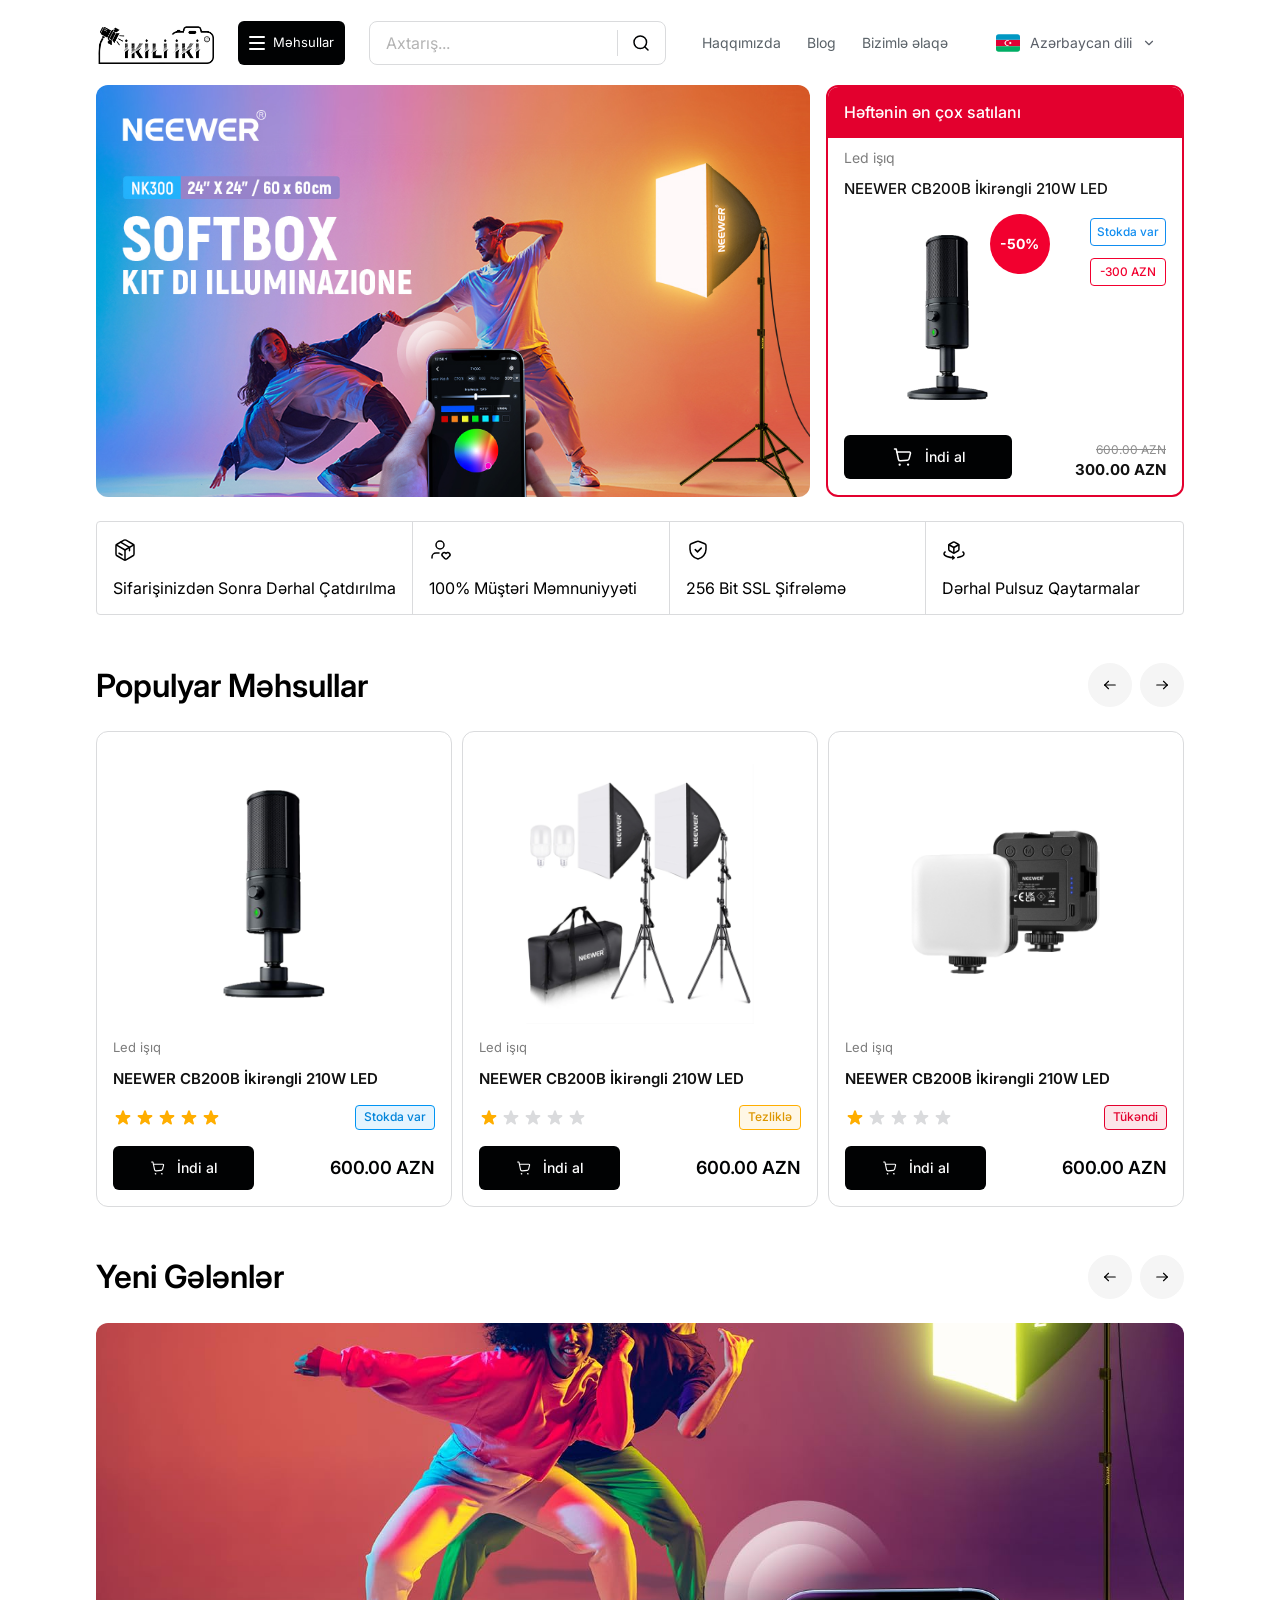
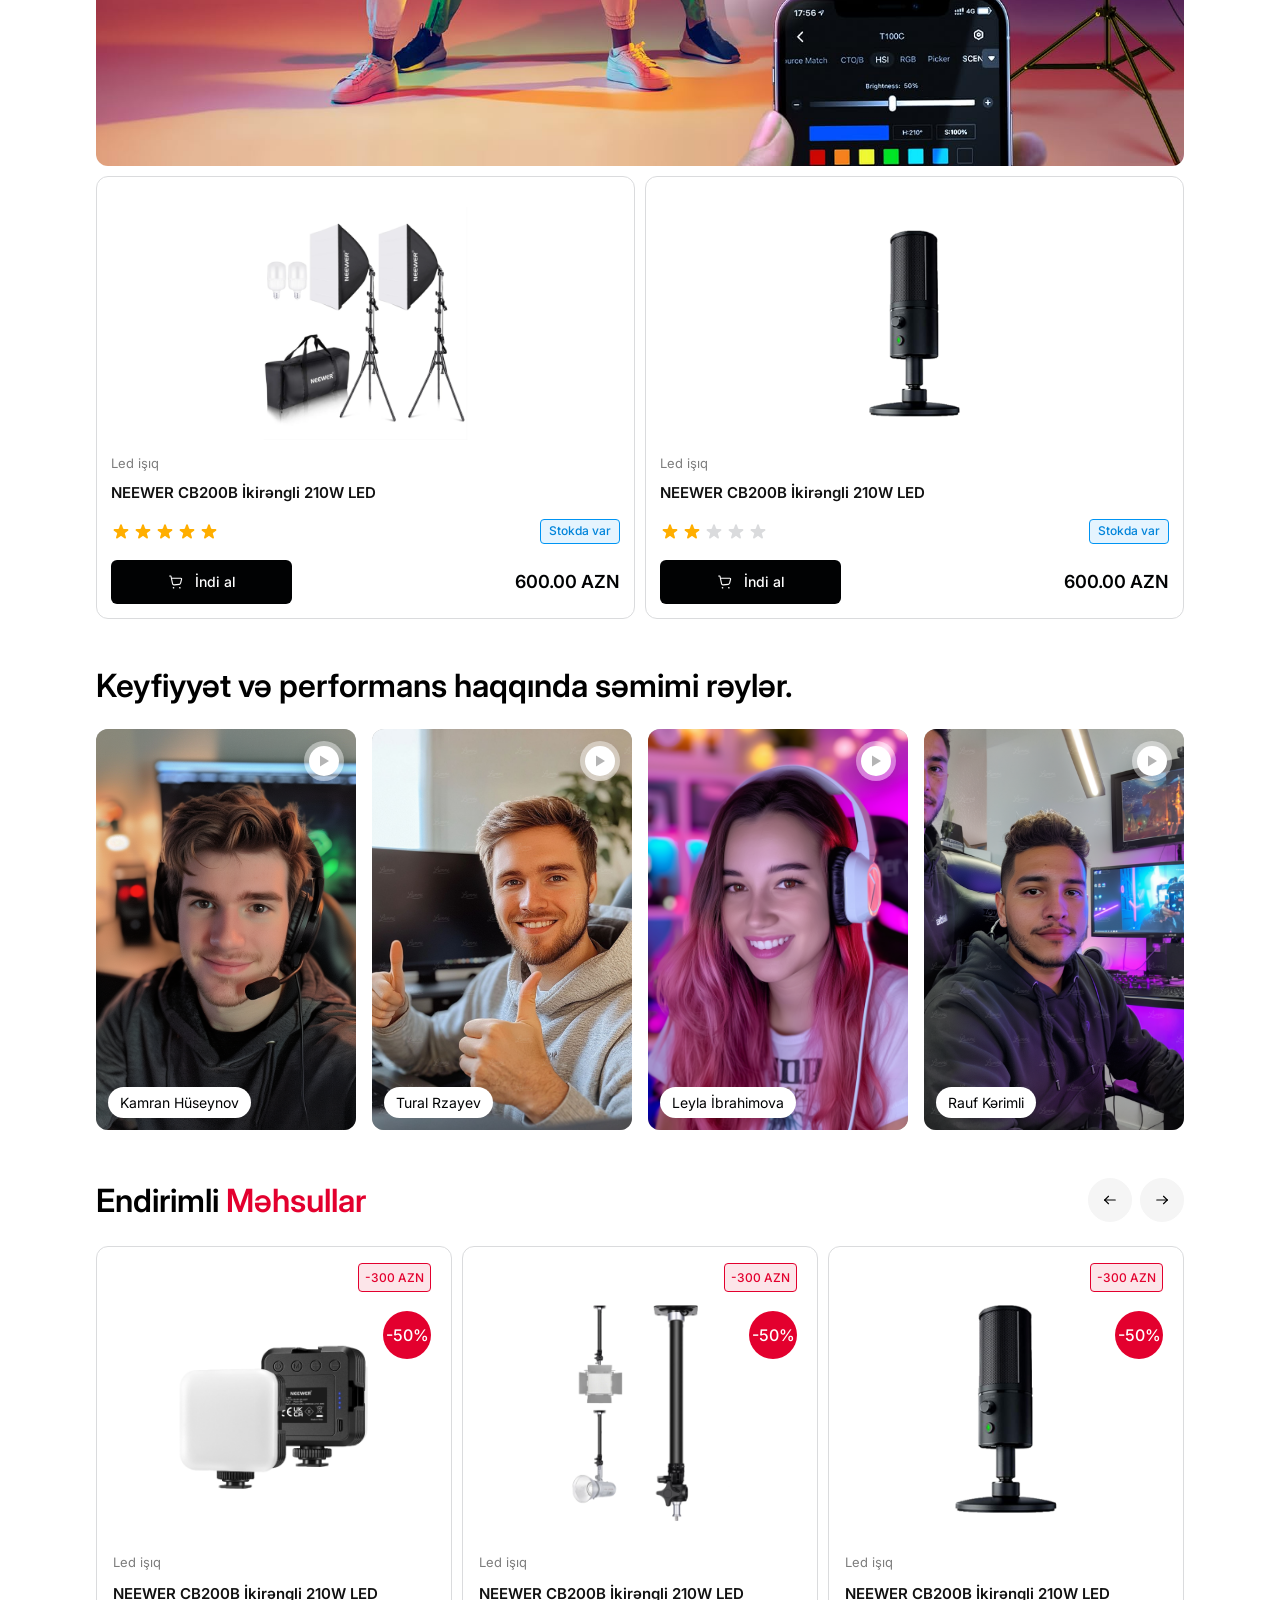
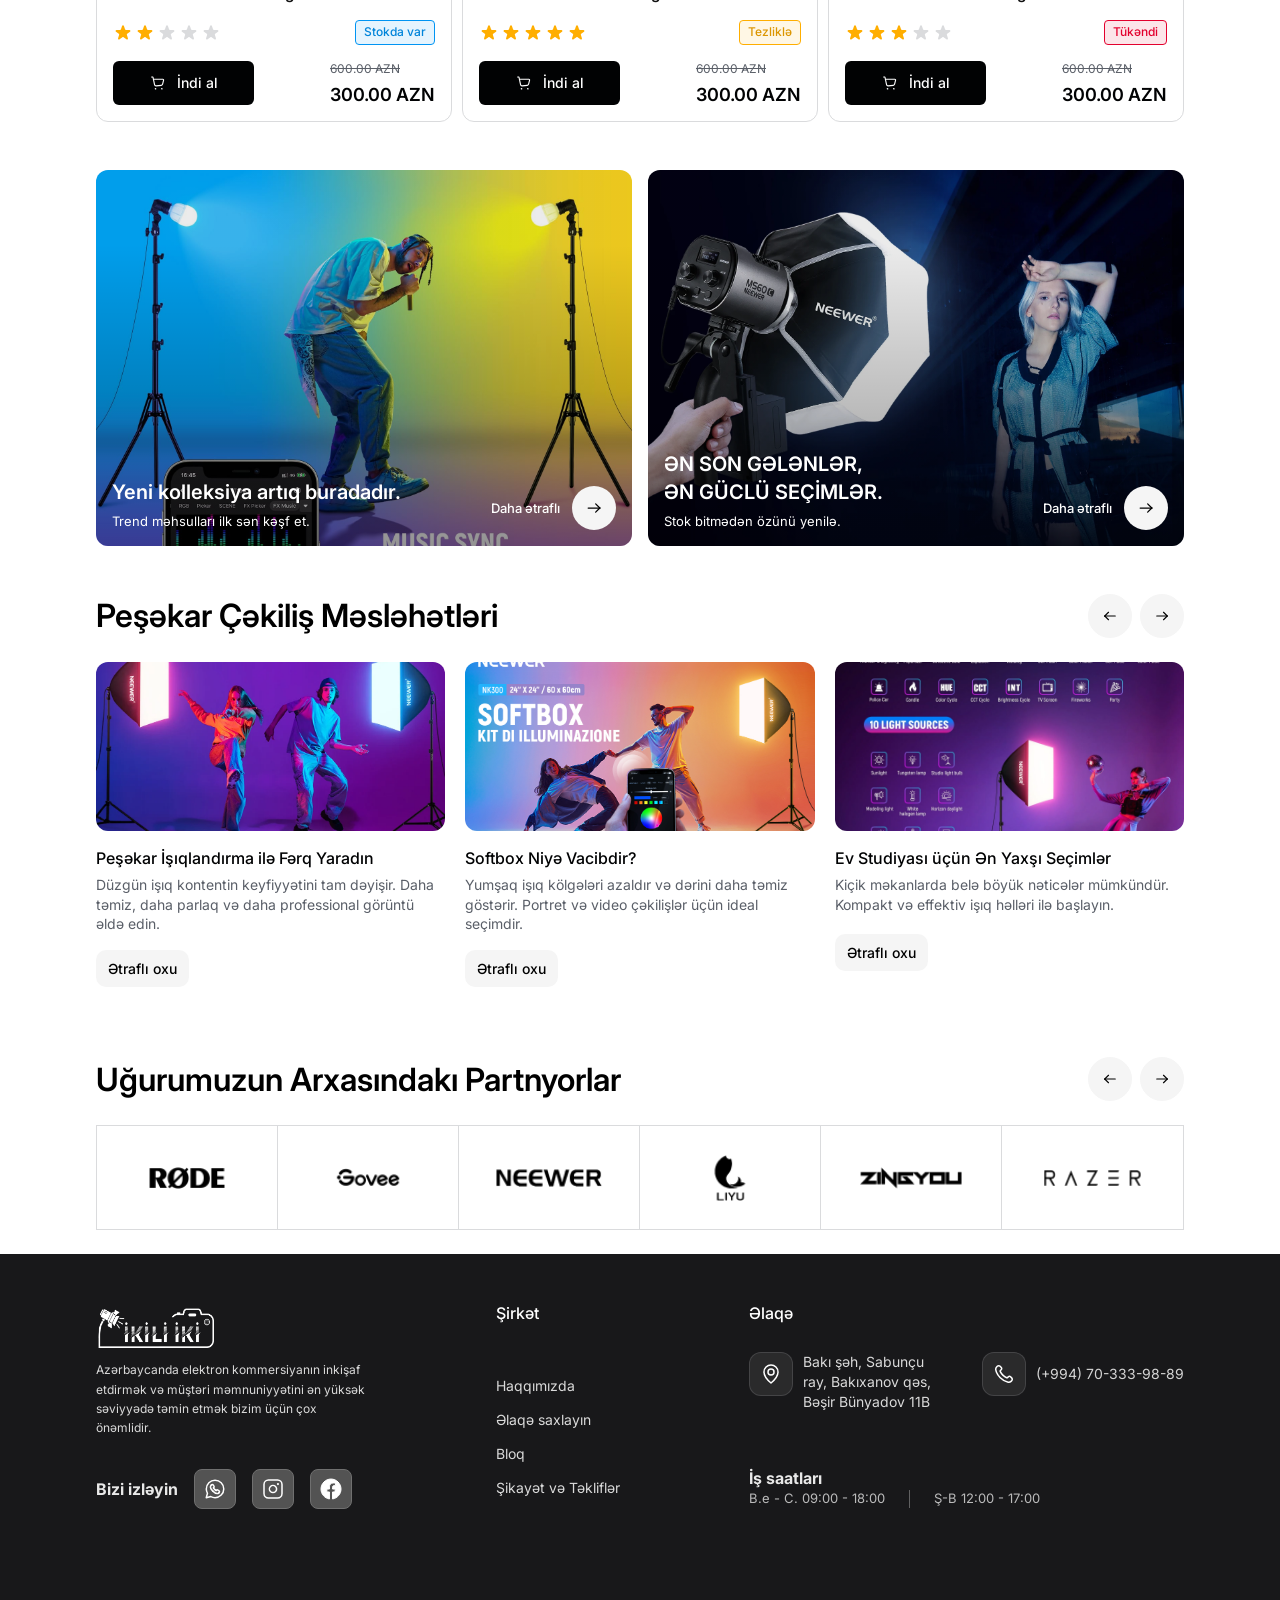
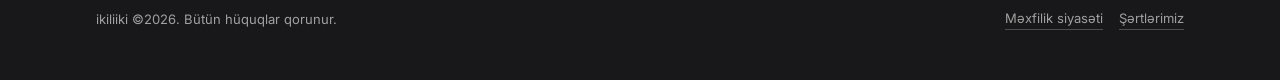
==== commit 0f911eed: "update ikili v4.5" ====
--- a/index.html
+++ b/index.html
@@ -3,10 +3,10 @@
 
 <head>
     <meta charset="UTF-8" />
-    <!-- Təməl viewport -->
-    <meta name="viewport" content="width=device-width, initial-scale=1.0, viewport-fit=cover">
-    <!-- Zoom meta -->
-    <meta name="viewport" content="width=device-width, initial-scale=1, maximum-scale=1, user-scalable=no">
+    <!-- Təməl viewport -->
+    <meta name="viewport" content="width=device-width, initial-scale=1.0, viewport-fit=cover">
+    <!-- Zoom meta -->
+    <meta name="viewport" content="width=device-width, initial-scale=1, maximum-scale=1, user-scalable=no">
     <title>ikili2.az</title>
 
     <link rel="preconnect" href="https://fonts.googleapis.com" />
@@ -17,7 +17,7 @@
     <link href="https://cdn.jsdelivr.net/npm/bootstrap@5.3.8/dist/css/bootstrap.min.css" rel="stylesheet"
         integrity="sha384-sRIl4kxILFvY47J16cr9ZwB07vP4J8+LH7qKQnuqkuIAvNWLzeN8tE5YBujZqJLB" crossorigin="anonymous" />
 
-    <link rel="stylesheet" href="assets/css/style.css" />
+    <link rel="stylesheet" href="assets/css/style.css?v=20260314" />
 </head>
 
 <body class="page">
@@ -1292,8 +1292,8 @@
 
 
     <script src="https://cdn.jsdelivr.net/npm/gsap@3.12.5/dist/gsap.min.js"></script>
-    <script type="module" src="assets/js/main.js"></script>
-    <script type="module" src="assets/js/service/initBlogTipsSlider.js"></script>
+    <script type="module" src="assets/js/main.js?v=20260314"></script>
+    <script type="module" src="assets/js/service/initBlogTipsSlider.js?v=20260314"></script>
 
     <script src="https://cdn.jsdelivr.net/npm/bootstrap@5.3.8/dist/js/bootstrap.bundle.min.js"
         integrity="sha384-FKyoEForCGlyvwx9Hj09JcYn3nv7wiPVlz7YYwJrWVcXK/BmnVDxM+D2scQbITxI" crossorigin="anonymous">
--- a/assets/css/style.css
+++ b/assets/css/style.css
@@ -1638,12 +1638,18 @@
   right: 0;
   display: none;
   z-index: 9999;
+  -webkit-text-size-adjust: 100%;
+  -moz-text-size-adjust: 100%;
+       text-size-adjust: 100%;
+}
+.drawer, .drawer__panel, .drawer__left, .drawer__center, .drawer__right, .drawer__mobile-top, .drawer__mobile-top--bar, .drawer__mobile-lang-wrap, .drawer__mobile-lang-menu {
+  box-sizing: border-box;
 }
 .drawer--active {
   display: block;
 }
 .drawer--details .drawer__panel {
-  grid-template-columns: 340px 320px max-content;
+  grid-template-columns: minmax(280px, 340px) minmax(20.6875rem, 20.6875rem) minmax(22.375rem, 24rem);
 }
 .drawer--details .drawer__left::after {
   opacity: 1;
@@ -1654,6 +1660,18 @@
   gap: 1rem;
 }
 .drawer--details .drawer__right {
+  display: flex;
+}
+.drawer--preview .drawer__panel {
+  grid-template-columns: minmax(280px, 340px) minmax(220px, 1fr) minmax(22.375rem, 24rem);
+}
+.drawer--preview .drawer__left::after {
+  opacity: 1;
+}
+.drawer--preview .drawer__center {
+  display: none;
+}
+.drawer--preview .drawer__right {
   display: flex;
 }
 .drawer__overlay {
@@ -1670,11 +1688,11 @@
   z-index: 2;
   display: grid;
   margin-left: var(--drawer-left, max(1rem, var(--page-gutter)));
-  margin-right: 1rem;
+  margin-right: 0;
   grid-template-columns: 340px;
   align-items: start;
-  max-width: -moz-max-content;
-  max-width: max-content;
+  width: calc(100vw - var(--drawer-left, max(1rem, var(--page-gutter))));
+  max-width: calc(100vw - var(--drawer-left, max(1rem, var(--page-gutter))));
   background: transparent;
   border-top: 0;
   overflow: hidden;
@@ -1691,6 +1709,7 @@
   position: relative;
   max-height: calc(100vh - var(--header-height, 85px) - 20px);
   overflow-y: auto;
+  scrollbar-gutter: stable both-edges;
   scrollbar-width: thin;
   scrollbar-color: #e3e3e3 transparent;
 }
@@ -1788,7 +1807,7 @@
   transition: color 0.18s ease;
 }
 .drawer__item-text {
-  font-size: 1rem;
+  font-size: clamp(0.9rem, 1.2vw, 1rem);
   font-weight: 600;
   color: #000;
   white-space: nowrap;
@@ -1818,6 +1837,7 @@
   background: #ffffff;
   max-height: calc(100vh - var(--header-height, 85px) - 20px);
   overflow-y: auto;
+  scrollbar-gutter: stable both-edges;
   scrollbar-width: thin;
   scrollbar-color: #e3e3e3 transparent;
 }
@@ -1837,12 +1857,14 @@
   gap: 1rem;
 }
 .drawer__sub {
-  display: block;
+  display: flex;
+  align-items: center;
   width: 100%;
+  min-width: 0;
   margin: 0;
   padding: 0.75rem;
   border-radius: 8px;
-  font-size: 1rem;
+  font-size: clamp(0.9rem, 1.2vw, 1rem);
   font-weight: 500;
   color: #010203;
   cursor: pointer;
@@ -1857,7 +1879,53 @@
 }
 .drawer__sub-text {
   display: block;
+  flex: 1;
+  min-width: 0;
   width: 100%;
+  white-space: nowrap;
+  overflow: hidden;
+  text-overflow: ellipsis;
+}
+.drawer__mobile-subs {
+  display: flex;
+  flex-direction: column;
+  gap: 0.375rem;
+}
+.drawer__mobile-top, .drawer__mobile-top--bar {
+  display: none;
+}
+.drawer__mobile-sub {
+  display: block;
+  width: 100%;
+  padding: 0.625rem 0.75rem;
+  border-radius: 0.5rem;
+  color: #010203;
+  font-size: clamp(0.95rem, 3.5vw, 1rem);
+  font-weight: 500;
+  line-height: 1.4;
+  cursor: pointer;
+}
+.drawer__mobile-sub--active {
+  background: #f5f5f5;
+}
+.drawer__mobile-divider {
+  border-top: 0.0625rem solid #dadbdd;
+}
+.drawer__mobile-lang-menu[hidden] {
+  display: none !important;
+}
+.drawer__mobile-lang-wrap.is-open .drawer__mobile-lang-menu {
+  display: block !important;
+}
+.drawer__mobile-lang-menu, .drawer__mobile-lang-menu li {
+  list-style: none;
+  margin: 0;
+  padding: 0;
+}
+.drawer__mobile-lang-option {
+  -moz-appearance: none;
+       appearance: none;
+  -webkit-appearance: none;
 }
 .drawer__right {
   display: none;
@@ -1921,6 +1989,516 @@
   min-width: 0;
 }
 
+.drawer.drawer--compact .drawer__panel {
+  margin-left: 0;
+  margin-right: 0;
+  width: 100%;
+  max-width: 100vw;
+  grid-template-columns: 1fr;
+  max-height: calc(100vh - var(--header-height, 85px) - 20px);
+}
+.drawer.drawer--compact .drawer__left {
+  padding: 0.75rem;
+  max-height: calc(100vh - var(--header-height, 85px) - 20px);
+}
+.drawer.drawer--compact .drawer__left::after {
+  display: none;
+}
+.drawer.drawer--compact .drawer__center,
+.drawer.drawer--compact .drawer__right {
+  display: none !important;
+}
+.drawer.drawer--compact .drawer__mobile-links {
+  display: flex;
+  align-items: center;
+  justify-content: center;
+  gap: 1rem;
+  flex-wrap: wrap;
+  width: 100%;
+  text-align: center;
+}
+.drawer.drawer--compact .drawer__mobile-link,
+.drawer.drawer--compact .drawer__mobile-lang,
+.drawer.drawer--compact .drawer__mobile-lang-btn {
+  color: #5a6268;
+  text-decoration: none;
+  font-size: clamp(0.8125rem, 3.3vw, 0.9rem);
+  line-height: 1;
+}
+.drawer.drawer--compact .drawer__mobile-subs {
+  display: flex;
+  flex-direction: column;
+  gap: 0.375rem;
+  margin-top: 0.375rem;
+}
+.drawer.drawer--compact .drawer__mobile-sub {
+  display: block;
+  width: 100%;
+  padding: 0.625rem 0.75rem;
+  border-radius: 0.5rem;
+  color: #010203;
+  font-size: clamp(0.95rem, 3.5vw, 1rem);
+  font-weight: 500;
+  line-height: 1.4;
+  cursor: pointer;
+}
+.drawer.drawer--compact .drawer__mobile-sub--active {
+  background: #f5f5f5;
+}
+.drawer.drawer--compact .drawer__mobile-divider {
+  margin-top: 0.375rem;
+  border-top: 0.0625rem solid #dadbdd;
+}
+
+@media only screen and (max-width: 1401px) {
+  .drawer__panel {
+    margin-left: 0;
+    margin-right: 0;
+    width: 100%;
+    max-width: 100%;
+  }
+  .drawer--details .drawer__panel {
+    grid-template-columns: minmax(280px, 340px) minmax(20.6875rem, 20.6875rem) minmax(300px, 22.375rem);
+  }
+}
+@media only screen and (max-width: 1200px) {
+  .drawer--details .drawer__panel {
+    grid-template-columns: minmax(250px, 20.625rem) clamp(17rem, 27.5vw, 20.625rem) minmax(280px, 22.375rem);
+  }
+  .drawer--details .drawer__center {
+    min-width: 0;
+  }
+  .drawer--details .drawer__right {
+    width: 22.375rem;
+    min-width: 22.375rem;
+  }
+  .drawer--details .drawer__right .products__card {
+    min-height: auto;
+  }
+}
+@media only screen and (max-width: 991px) {
+  .drawer__mobile-top--bar {
+    grid-column: 1/-1;
+    position: relative;
+    padding: 1rem;
+    margin: 0;
+    background: #fff;
+    z-index: 30;
+    overflow: visible;
+  }
+  .drawer__mobile-top.drawer__mobile-top--bar {
+    margin-bottom: 0;
+  }
+  .drawer__mobile-top {
+    display: flex;
+    flex-direction: column;
+    gap: 0.875rem;
+    margin-bottom: 0.875rem;
+    width: 100%;
+    box-sizing: border-box;
+  }
+  .drawer__mobile-search {
+    display: flex;
+    align-items: center;
+    width: 100%;
+    max-width: 100%;
+    height: 2.75rem;
+    min-height: 2.75rem;
+    border: 0.0625rem solid #dadbdd;
+    border-radius: 0.5rem;
+    overflow: hidden;
+    background: #fff;
+    box-sizing: border-box;
+  }
+  .drawer__mobile-search-input {
+    flex: 1;
+    border: 0;
+    outline: 0;
+    height: 100%;
+    padding: 0 0.75rem;
+    font-size: clamp(0.875rem, 3.6vw, 0.95rem);
+    background: transparent;
+  }
+  .drawer__mobile-search-btn {
+    width: 2.75rem;
+    height: 100%;
+    border: 0;
+    border-left: 0.0625rem solid #dadbdd;
+    background: transparent;
+    display: inline-flex;
+    align-items: center;
+    justify-content: center;
+  }
+  .drawer__mobile-links {
+    display: flex;
+    align-items: center;
+    justify-content: center;
+    gap: 1rem;
+    flex-wrap: wrap;
+    width: 100%;
+    text-align: center;
+    line-height: 1;
+  }
+  .drawer__mobile-link, .drawer__mobile-lang, .drawer__mobile-lang-btn {
+    color: #5a6268;
+    text-decoration: none;
+    font-size: clamp(0.8125rem, 3.3vw, 0.9rem);
+    line-height: 1;
+  }
+  .drawer__mobile-lang-wrap {
+    position: relative;
+    z-index: 31;
+  }
+  .drawer__mobile-lang-btn {
+    display: inline-flex;
+    align-items: center;
+    justify-content: center;
+    gap: 0.375rem;
+    border: 0;
+    background: transparent;
+    color: #5a6268;
+    font-size: clamp(0.8125rem, 3.3vw, 0.9rem);
+    padding: 0;
+    line-height: 1;
+    min-height: 1.25rem;
+  }
+  .drawer__mobile-lang-flag {
+    display: inline-flex;
+    width: 1.125rem;
+    height: 1.125rem;
+    flex-shrink: 0;
+    align-items: center;
+    justify-content: center;
+  }
+  .drawer__mobile-lang-flag svg {
+    width: 100%;
+    height: 100%;
+    display: block;
+  }
+  .drawer__mobile-lang-chevron {
+    flex-shrink: 0;
+    width: 0.875rem;
+    height: 0.875rem;
+    display: inline-block;
+    vertical-align: middle;
+    transition: transform 0.2s ease;
+    margin-top: 0;
+  }
+  .drawer__mobile-lang-wrap.is-open .drawer__mobile-lang-chevron {
+    transform: rotate(180deg);
+  }
+  .drawer__mobile-lang-menu {
+    position: absolute;
+    top: calc(100% + 0.375rem);
+    left: 0;
+    z-index: 40;
+    min-width: 9rem;
+    margin: 0;
+    padding: 0.25rem;
+    list-style: none;
+    background: #fff;
+    border: 0.0625rem solid #dadbdd;
+    border-radius: 0.5rem;
+    box-shadow: 0 0.25rem 0.625rem rgba(0, 0, 0, 0.08);
+  }
+  .drawer__mobile-lang-menu > li {
+    list-style: none;
+    margin: 0;
+    padding: 0;
+  }
+  .drawer__mobile-lang-menu > li::marker {
+    content: "";
+  }
+  .drawer__mobile-lang-option {
+    display: inline-flex;
+    align-items: center;
+    gap: 0.5rem;
+    width: 100%;
+    border: 0;
+    background: transparent;
+    text-align: left;
+    padding: 0.5rem 0.625rem;
+    border-radius: 0.375rem;
+    color: #010203;
+    font-size: clamp(0.8125rem, 3.2vw, 0.9rem);
+    line-height: 1.2;
+  }
+  .drawer__mobile-lang-option:hover {
+    background: #f5f5f5;
+  }
+  .drawer__mobile-lang-option-flag {
+    width: 1rem;
+    height: 1rem;
+    display: inline-flex;
+    align-items: center;
+    justify-content: center;
+    flex-shrink: 0;
+  }
+  .drawer__mobile-lang-option-flag svg {
+    width: 100%;
+    height: 100%;
+    display: block;
+  }
+  .drawer__panel {
+    margin-left: 0;
+    width: 100%;
+    max-width: 100%;
+    overflow: visible;
+  }
+  .drawer--details .drawer__panel {
+    grid-template-columns: minmax(250px, 340px) minmax(220px, 1fr);
+  }
+  .drawer--details .drawer__right {
+    display: none;
+  }
+}
+@media only screen and (max-width: 991px) and (min-width: 768px) {
+  .drawer--details .drawer__panel {
+    grid-template-columns: minmax(14rem, 17.5rem) minmax(0, 1fr) 22.375rem;
+  }
+  .drawer--details .drawer__center {
+    min-width: 0;
+  }
+  .drawer--details .drawer__right {
+    display: flex;
+    width: 22.375rem;
+    min-width: 22.375rem;
+  }
+}
+@media only screen and (max-width: 480px) {
+  .drawer__mobile-top {
+    display: flex;
+    flex-direction: column;
+    gap: 0.875rem;
+    margin-bottom: 0.875rem;
+    width: 100%;
+    box-sizing: border-box;
+    position: relative;
+    z-index: 30;
+    overflow: visible;
+  }
+  .drawer__mobile-search {
+    display: flex;
+    align-items: center;
+    width: 100%;
+    max-width: 100%;
+    height: 2.75rem;
+    min-height: 2.75rem;
+    border: 0.0625rem solid #dadbdd;
+    border-radius: 0.5rem;
+    overflow: hidden;
+    background: #fff;
+    box-sizing: border-box;
+  }
+  .drawer__mobile-search-input {
+    flex: 1;
+    border: 0;
+    outline: 0;
+    height: 100%;
+    padding: 0 0.75rem;
+    font-size: clamp(0.875rem, 3.6vw, 0.95rem);
+    background: transparent;
+  }
+  .drawer__mobile-search-btn {
+    width: 2.75rem;
+    height: 100%;
+    border: 0;
+    border-left: 0.0625rem solid #dadbdd;
+    background: transparent;
+    display: inline-flex;
+    align-items: center;
+    justify-content: center;
+  }
+  .drawer__mobile-links {
+    display: flex;
+    align-items: center;
+    justify-content: center;
+    gap: 1rem;
+    flex-wrap: wrap;
+    width: 100%;
+    text-align: center;
+    line-height: 1;
+  }
+  .drawer__mobile-link, .drawer__mobile-lang {
+    color: #5a6268;
+    font-size: clamp(0.8125rem, 3.3vw, 0.9rem);
+    text-decoration: none;
+    line-height: 1;
+    display: inline-flex;
+    align-items: center;
+  }
+  .drawer__mobile-lang {
+    display: inline-flex;
+    align-items: center;
+    gap: 0.375rem;
+    white-space: nowrap;
+    line-height: 1;
+  }
+  .drawer__mobile-lang-wrap {
+    position: relative;
+    z-index: 31;
+  }
+  .drawer__mobile-lang-btn {
+    display: inline-flex;
+    align-items: center;
+    justify-content: center;
+    gap: 0.375rem;
+    border: 0;
+    background: transparent;
+    color: #5a6268;
+    font-size: clamp(0.8125rem, 3.3vw, 0.9rem);
+    padding: 0;
+    line-height: 1;
+    min-height: 1.25rem;
+  }
+  .drawer__mobile-lang-flag {
+    display: inline-flex;
+    width: 1.125rem;
+    height: 1.125rem;
+    flex-shrink: 0;
+    align-items: center;
+    justify-content: center;
+  }
+  .drawer__mobile-lang-flag svg {
+    width: 100%;
+    height: 100%;
+    display: block;
+  }
+  .drawer__mobile-lang-chevron {
+    flex-shrink: 0;
+    width: 0.875rem;
+    height: 0.875rem;
+    display: inline-block;
+    vertical-align: middle;
+    transition: transform 0.2s ease;
+    margin-top: 0;
+  }
+  .drawer__mobile-lang-wrap.is-open .drawer__mobile-lang-chevron {
+    transform: rotate(180deg);
+  }
+  .drawer__mobile-lang-menu {
+    position: absolute;
+    top: calc(100% + 0.375rem);
+    left: 0;
+    z-index: 40;
+    min-width: 9rem;
+    margin: 0;
+    padding: 0.25rem;
+    list-style: none;
+    background: #fff;
+    border: 0.0625rem solid #dadbdd;
+    border-radius: 0.5rem;
+    box-shadow: 0 0.25rem 0.625rem rgba(0, 0, 0, 0.08);
+  }
+  .drawer__mobile-lang-menu > li {
+    list-style: none;
+    margin: 0;
+    padding: 0;
+  }
+  .drawer__mobile-lang-menu > li::marker {
+    content: "";
+  }
+  .drawer__mobile-lang-option {
+    display: inline-flex;
+    align-items: center;
+    gap: 0.5rem;
+    width: 100%;
+    border: 0;
+    background: transparent;
+    text-align: left;
+    padding: 0.5rem 0.625rem;
+    border-radius: 0.375rem;
+    color: #010203;
+    font-size: clamp(0.8125rem, 3.2vw, 0.9rem);
+    line-height: 1.2;
+  }
+  .drawer__mobile-lang-option:hover {
+    background: #f5f5f5;
+  }
+  .drawer__mobile-lang-option-flag {
+    width: 1rem;
+    height: 1rem;
+    display: inline-flex;
+    align-items: center;
+    justify-content: center;
+    flex-shrink: 0;
+  }
+  .drawer__mobile-lang-option-flag svg {
+    width: 100%;
+    height: 100%;
+    display: block;
+  }
+  .drawer__panel {
+    margin-left: 0;
+    margin-right: 0;
+    width: 100%;
+    max-width: 100vw;
+    grid-template-columns: 1fr;
+    max-height: calc(100vh - var(--header-height, 85px) - 20px);
+  }
+  .drawer__left {
+    padding: 0.75rem;
+    max-height: calc(100vh - var(--header-height, 85px) - 20px);
+  }
+  .drawer__left::after {
+    display: none;
+  }
+  .drawer__center, .drawer__right {
+    display: none !important;
+  }
+  .drawer__list {
+    gap: 0.625rem;
+  }
+  .drawer__item {
+    padding: 0.6875rem 0.75rem;
+    border-radius: 0.5rem;
+  }
+  .drawer__item--active {
+    background: transparent;
+  }
+  .drawer__item-ico {
+    width: 1.25rem;
+    height: 1.25rem;
+  }
+  .drawer__item-text {
+    font-size: clamp(0.95rem, 3.5vw, 1rem);
+    white-space: nowrap;
+    overflow: hidden;
+    text-overflow: ellipsis;
+  }
+  .drawer__chev {
+    width: 1.25rem;
+    height: 1.25rem;
+  }
+  .drawer__chev svg {
+    width: 1.25rem;
+    height: 1.25rem;
+  }
+  .drawer__mobile-subs {
+    display: flex;
+    flex-direction: column;
+    gap: 0.375rem;
+    margin-top: 0.375rem;
+  }
+  .drawer__mobile-sub {
+    display: block;
+    width: 100%;
+    padding: 0.625rem 0.75rem;
+    border-radius: 0.5rem;
+    color: #010203;
+    font-size: clamp(0.95rem, 3.5vw, 1rem);
+    font-weight: 500;
+    line-height: 1.4;
+    cursor: pointer;
+  }
+  .drawer__mobile-sub--active {
+    background: #f5f5f5;
+  }
+  .drawer__mobile-divider {
+    margin-top: 0.375rem;
+    border-top: 0.0625rem solid #dadbdd;
+  }
+}
 .contact-form {
   display: flex;
   justify-content: flex-start;
@@ -2175,9 +2753,9 @@
   white-space: nowrap;
   background: #010203;
   color: #ffffff;
-  gap: 0.625rem;
-  padding: 0.625rem 0.75rem;
-  font-size: clamp(0.8125rem, 1.8vw, 0.875rem);
+  gap: 0.5rem;
+  padding: 0.5625rem 0.6875rem;
+  font-size: 0.8125rem;
   flex-shrink: 0;
 }
 .header__products:hover {
@@ -2189,19 +2767,55 @@
 .header__products.active {
   background: #010203;
 }
-.header__products.active .header__products-icon--menu {
-  display: none;
-}
-.header__products.active .header__products-icon--close {
-  display: block;
-}
-.header__products-icon {
-  width: 1.5rem;
-  height: 1.5rem;
+.header__menu-wrapper {
+  width: 1rem;
+  height: 0.875rem;
+  display: inline-flex;
+  align-items: center;
+  justify-content: center;
+  position: relative;
   flex-shrink: 0;
 }
-.header__products-icon--close {
-  display: none;
+.header__hamburger-menu, .header__hamburger-menu::after, .header__hamburger-menu::before {
+  width: 1rem;
+  height: 0.125rem;
+  border-radius: 0.125rem;
+  background: currentColor;
+}
+.header__hamburger-menu {
+  position: absolute;
+  left: 50%;
+  top: 50%;
+  transform: translate(-50%, -50%);
+  transition: all 0ms 300ms;
+}
+.header__hamburger-menu::before {
+  content: "";
+  position: absolute;
+  left: 0;
+  bottom: 0.375rem;
+  transition: bottom 300ms 300ms cubic-bezier(0.23, 1, 0.32, 1), transform 300ms cubic-bezier(0.23, 1, 0.32, 1);
+}
+.header__hamburger-menu::after {
+  content: "";
+  position: absolute;
+  left: 0;
+  top: 0.375rem;
+  transition: top 300ms 300ms cubic-bezier(0.23, 1, 0.32, 1), transform 300ms cubic-bezier(0.23, 1, 0.32, 1);
+}
+.header__hamburger-menu.animate {
+  background: rgba(255, 255, 255, 0);
+  transition: all 0ms 300ms;
+}
+.header__hamburger-menu.animate::after {
+  top: 0;
+  transform: rotate(45deg);
+  transition: top 300ms cubic-bezier(0.23, 1, 0.32, 1), transform 300ms 300ms cubic-bezier(0.23, 1, 0.32, 1);
+}
+.header__hamburger-menu.animate::before {
+  bottom: 0;
+  transform: rotate(-45deg);
+  transition: bottom 300ms cubic-bezier(0.23, 1, 0.32, 1), transform 300ms 300ms cubic-bezier(0.23, 1, 0.32, 1);
 }
 .header__search {
   display: flex;
@@ -2316,14 +2930,14 @@
     min-width: 0;
     max-width: 11rem;
   }
-  .header__products span {
+  .header__products-label {
     overflow: hidden;
     text-overflow: ellipsis;
     white-space: nowrap;
   }
-  .header__products-icon {
-    width: 1.375rem;
-    height: 1.375rem;
+  .header__menu-wrapper {
+    width: 1.5rem;
+    height: 1.5rem;
   }
   .header__search {
     width: 100%;
@@ -2409,14 +3023,14 @@
     min-width: 0;
     max-width: 11rem;
   }
-  .header__products span {
+  .header__products-label {
     overflow: hidden;
     text-overflow: ellipsis;
     white-space: nowrap;
   }
-  .header__products-icon {
-    width: 1.375rem;
-    height: 1.375rem;
+  .header__menu-wrapper {
+    width: 1.5rem;
+    height: 1.5rem;
   }
   .header__search {
     width: 100%;
@@ -2551,13 +3165,33 @@
     gap: 0;
     justify-content: center;
   }
-  .header__products-icon {
-    width: 1.375rem;
-    height: 1.375rem;
-  }
-  .header__products span {
+  .header__menu-wrapper {
+    width: 1.5rem;
+    height: 1.5rem;
+  }
+  .header__products-label {
     display: none;
   }
+}
+
+body.drawer-open .header {
+  z-index: 10010;
+}
+body.drawer-open .header__lang-wrap {
+  position: relative;
+  z-index: 10011;
+}
+body.drawer-open .header__lang-menu {
+  z-index: 10012;
+}
+
+.header__lang-wrap {
+  position: relative;
+  z-index: 1001;
+}
+
+.header__lang-menu {
+  z-index: 1002;
 }
 
 @media only screen and (max-width: 991px) {
@@ -2644,12 +3278,12 @@
     gap: 0;
     justify-content: center;
   }
-  .page--about .header__products span,
-  .page--blog-details .header__products span,
-  .page--blog .header__products span,
-  .page--contact .header__products span,
-  .page--complaints .header__products span,
-  .page--home .header__products span {
+  .page--about .header__products-label,
+  .page--blog-details .header__products-label,
+  .page--blog .header__products-label,
+  .page--contact .header__products-label,
+  .page--complaints .header__products-label,
+  .page--home .header__products-label {
     display: none;
   }
 }
@@ -2694,12 +3328,12 @@
     gap: 0;
     justify-content: center;
   }
-  .page--about .header__products span,
-  .page--blog-details .header__products span,
-  .page--blog .header__products span,
-  .page--contact .header__products span,
-  .page--complaints .header__products span,
-  .page--home .header__products span {
+  .page--about .header__products-label,
+  .page--blog-details .header__products-label,
+  .page--blog .header__products-label,
+  .page--contact .header__products-label,
+  .page--complaints .header__products-label,
+  .page--home .header__products-label {
     display: none;
   }
 }
@@ -6125,19 +6759,19 @@
 
 @media only screen and (max-width: 768px) {
   .page--product-details .header {
-    --header-height: 8.75rem;
+    --header-height: 5.3125rem;
   }
   .page--product-details .header__inner {
     display: grid;
-    grid-template-areas: "logo products" "search search";
+    grid-template-areas: "logo products";
     grid-template-columns: minmax(0, 1fr) auto;
     -moz-column-gap: 0.75rem;
          column-gap: 0.75rem;
-    row-gap: 0.75rem;
-    padding-block: 1rem;
+    row-gap: 0;
+    padding-block: 0;
   }
   .page--product-details #header-placeholder {
-    min-height: 8.75rem;
+    min-height: 5.3125rem;
     margin-bottom: 1rem;
   }
   .page--product-details .header__logo {
@@ -6156,9 +6790,7 @@
     justify-self: end;
   }
   .page--product-details .header__search {
-    grid-area: search;
-    display: flex !important;
-    min-width: 0;
+    display: none !important;
   }
   .page--product-details .header__nav,
   .page--product-details .header__lang-wrap,
@@ -6168,19 +6800,19 @@
 }
 @media only screen and (max-width: 600px) {
   .page--product-details .header {
-    --header-height: 8.75rem;
+    --header-height: 5.3125rem;
   }
   .page--product-details .header__inner {
     display: grid;
-    grid-template-areas: "logo products" "search search";
+    grid-template-areas: "logo products";
     grid-template-columns: minmax(0, 1fr) auto;
     -moz-column-gap: 0.75rem;
          column-gap: 0.75rem;
-    row-gap: 0.75rem;
-    padding-block: 1rem;
+    row-gap: 0;
+    padding-block: 0;
   }
   .page--product-details #header-placeholder {
-    min-height: 8.75rem;
+    min-height: 5.3125rem;
     margin-bottom: 1rem;
   }
   .page--product-details .header__logo {
@@ -6199,9 +6831,7 @@
     justify-self: end;
   }
   .page--product-details .header__search {
-    grid-area: search;
-    display: flex !important;
-    min-width: 0;
+    display: none !important;
   }
   .page--product-details .header__nav,
   .page--product-details .header__lang-wrap,
@@ -6211,19 +6841,19 @@
 }
 @media only screen and (max-width: 380px) {
   .page--product-details .header {
-    --header-height: 8.75rem;
+    --header-height: 5.3125rem;
   }
   .page--product-details #header-placeholder {
-    min-height: 8.75rem;
+    min-height: 5.3125rem;
   }
   .page--product-details .header__inner {
     display: grid;
-    grid-template-areas: "logo products" "search search";
+    grid-template-areas: "logo products";
     grid-template-columns: minmax(0, 1fr) auto;
     -moz-column-gap: 0.5rem;
          column-gap: 0.5rem;
-    row-gap: 0.75rem;
-    padding-block: 1rem;
+    row-gap: 0;
+    padding-block: 0;
   }
   .page--product-details .header__logo {
     max-width: 7.375rem;
